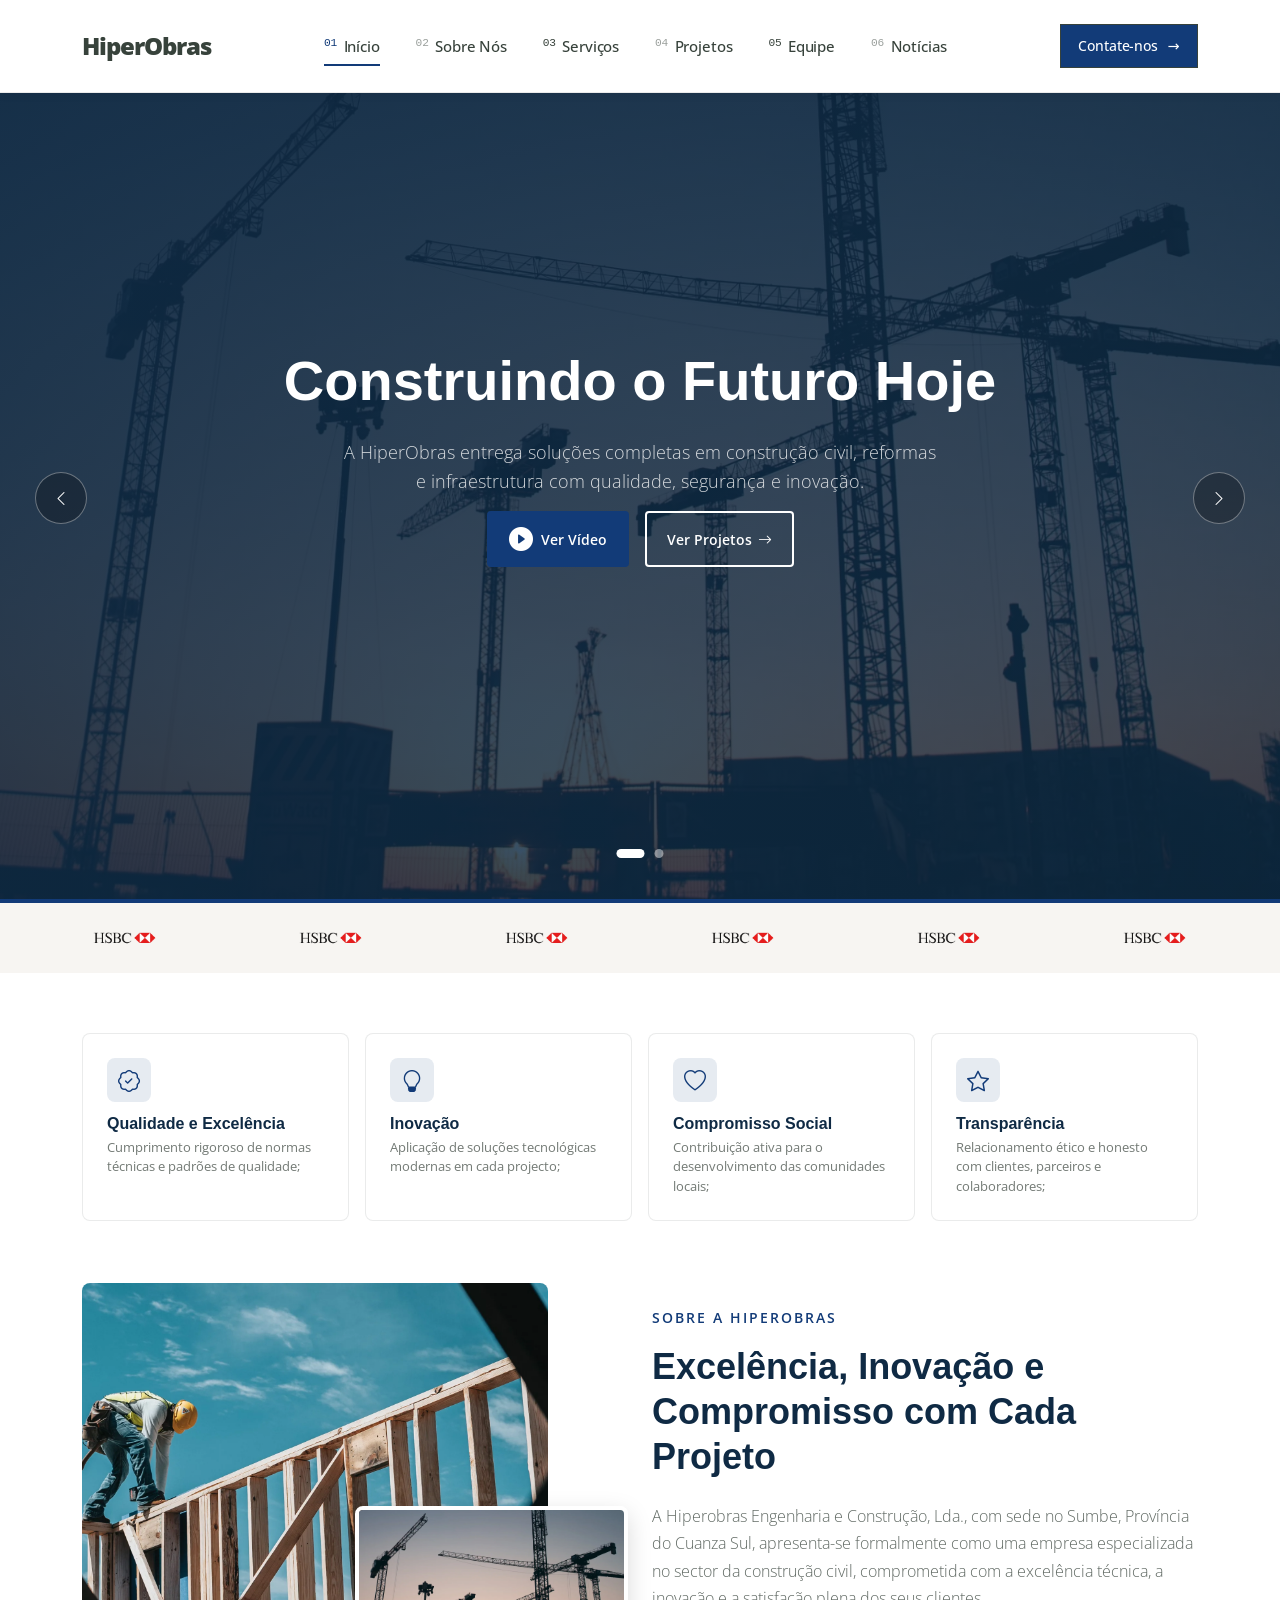
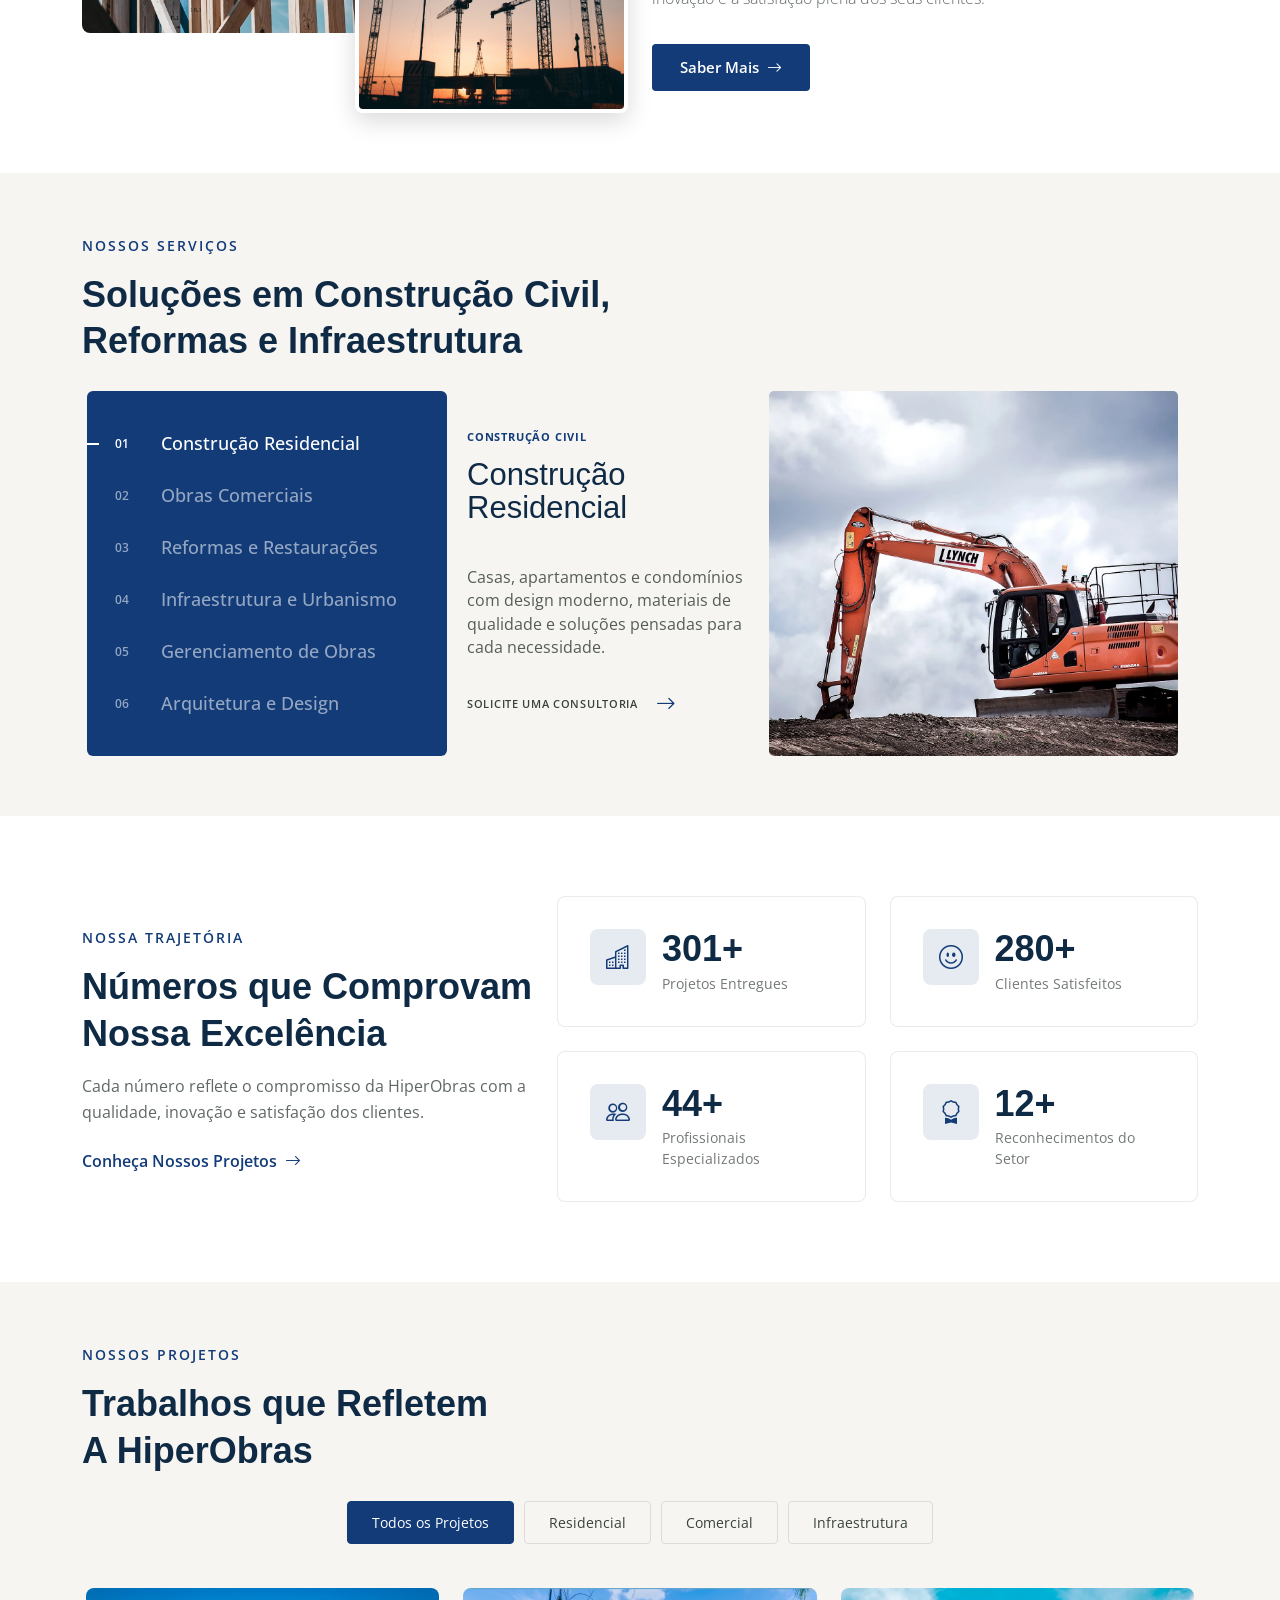
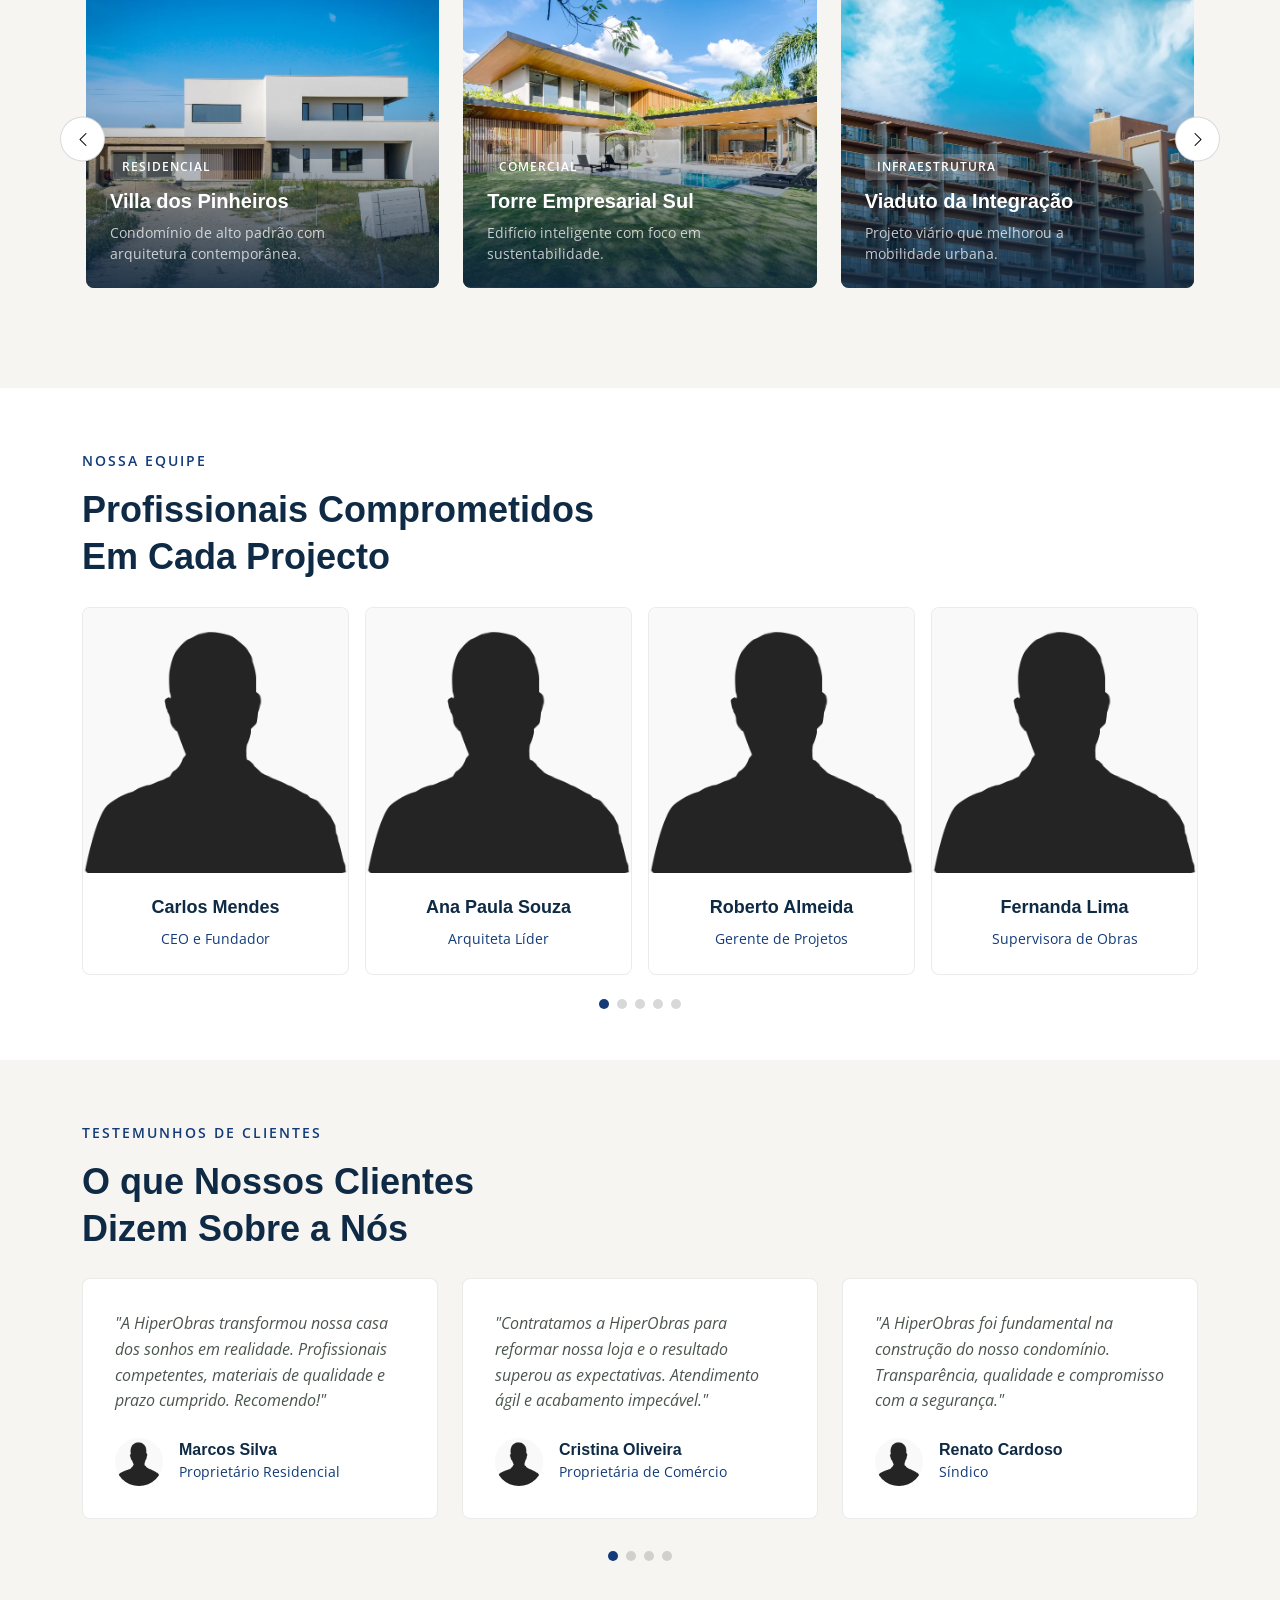
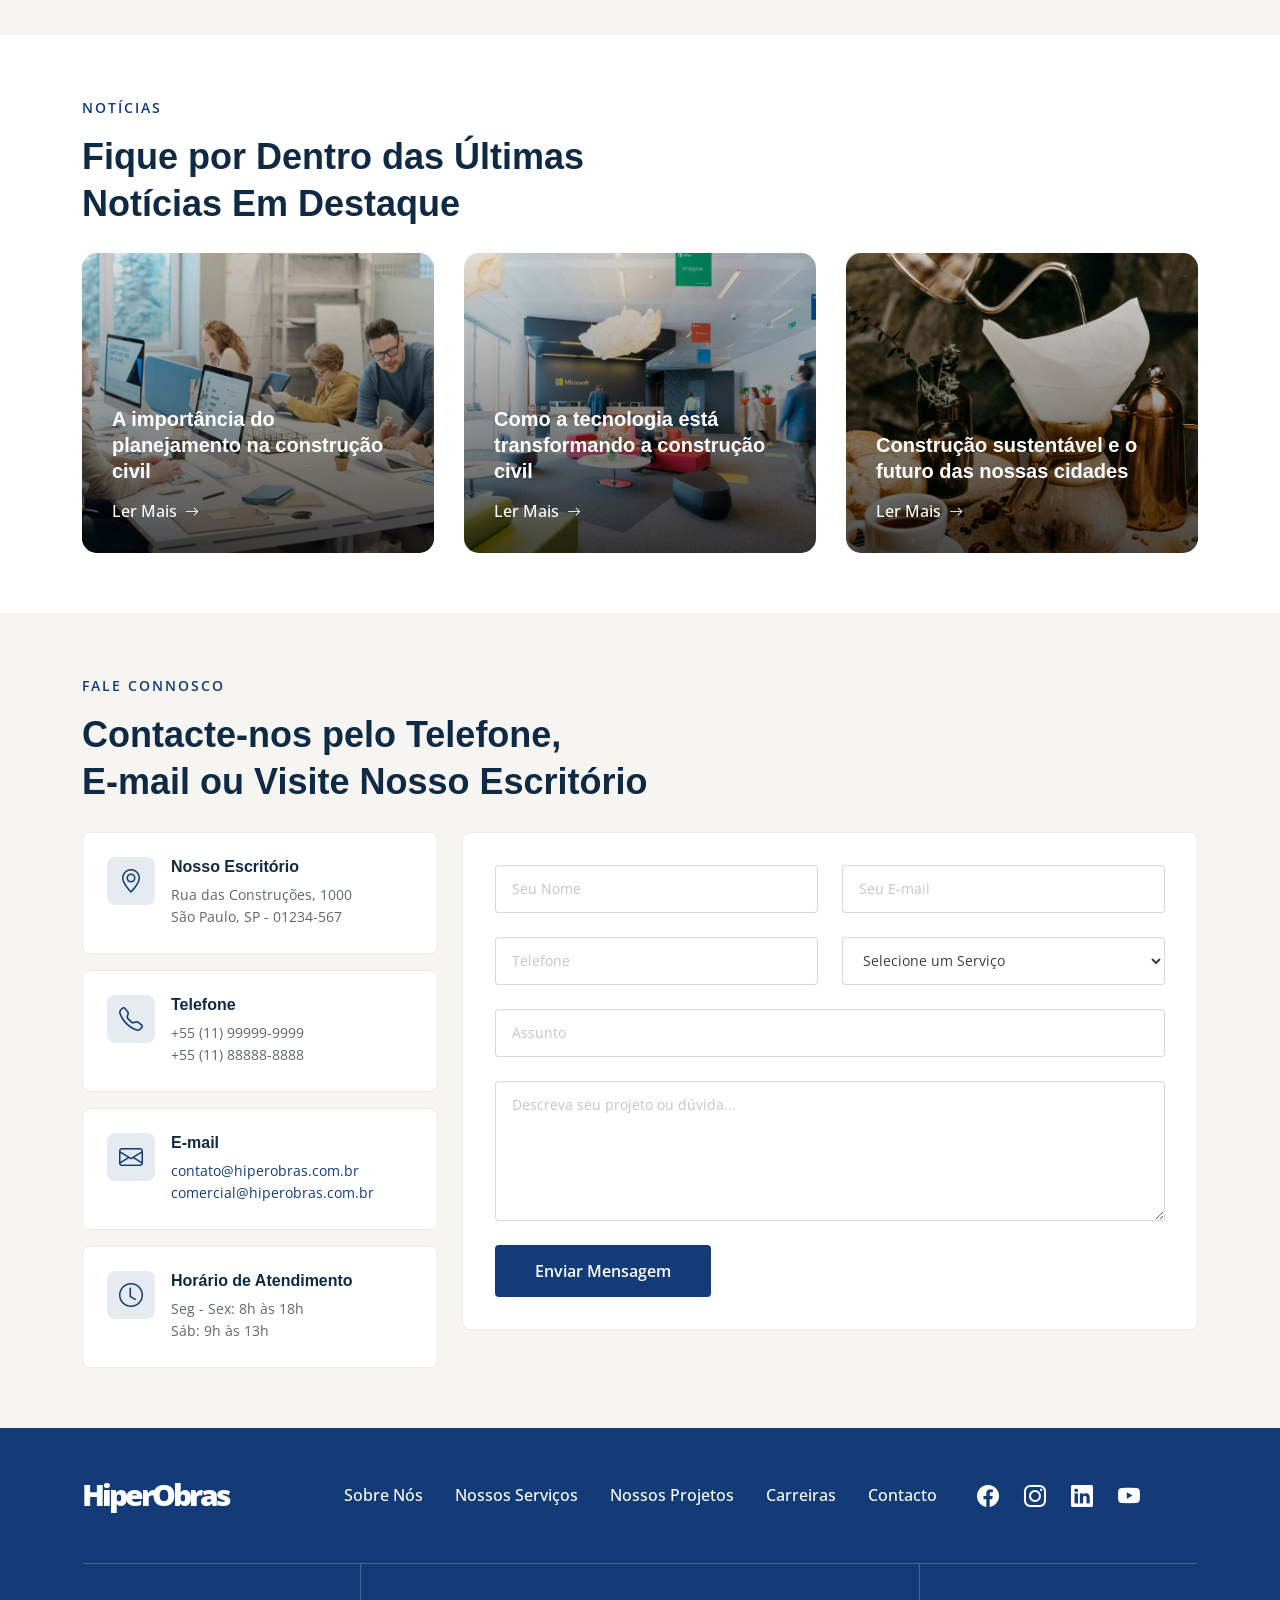
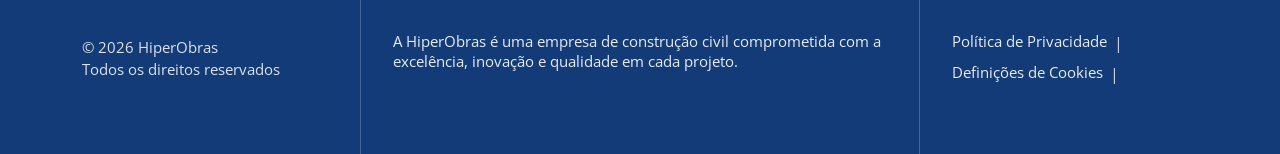
==== index.html @ b94d1ba1 "commit" ====
<!doctype html>
<html lang="pt">
  <head>
    <meta charset="utf-8" />
    <meta content="width=device-width, initial-scale=1.0" name="viewport" />
    <title>HiperObras - Construção e Reforma</title>
    <meta
      name="description"
      content="A HiperObras é especialista em construção civil, reformas e projetos de infraestrutura. Qualidade e inovação em cada obra."
    />
    <meta
      name="keywords"
      content="construção, reforma, obras, engenharia, HiperObras"
    />

    <meta name="robots" content="index, follow" />

    <!-- Favicons -->
    <link href="assets/img/favicon.png" rel="icon" />
    <link href="assets/img/apple-touch-icon.png" rel="apple-touch-icon" />

    <!-- Fonts -->
    <link href="https://fonts.googleapis.com" rel="preconnect" />
    <link href="https://fonts.gstatic.com" rel="preconnect" crossorigin />
    <link
      href="https://fonts.googleapis.com/css2?family=Open+Sans:ital,wght@0,300;0,400;0,500;0,600;0,700;0,800;1,300;1,400;1,500;1,600;1,700;1,800&family=Raleway:ital,wght@0,100;0,200;0,300;0,400;0,500;0,600;0,700;0,800;0,900;1,100;1,200;1,300;1,400;1,500;1,600;1,700;1,800;1,900&family=Nunito:ital,wght@0,200;0,300;0,400;0,500;0,600;0,700;0,800;0,900;1,200;1,300;1,400;1,500;1,600;1,700;1,800;1,900&display=swap"
      rel="stylesheet"
    />

    <!-- Vendor CSS Files -->
    <link
      href="assets/vendors/bootstrap/css/bootstrap.min.css"
      rel="stylesheet"
    />
    <link
      href="https://cdn.jsdelivr.net/npm/bootstrap-icons@1.13.1/font/bootstrap-icons.min.css"
      rel="stylesheet"
    />

    <link href="assets/vendors/aos/aos.css" rel="stylesheet" />
    <link
      href="assets/vendors/glightbox/css/glightbox.min.css"
      rel="stylesheet"
    />
    <link href="assets/vendors/swiper/swiper-bundle.min.css" rel="stylesheet" />

    <!-- Main CSS File -->
    <link href="assets/css/styles.css" rel="stylesheet" />
  </head>

  <body class="index-page">
    <header class="navbar" id="navbar">
      <div class="container">
        <div class="nav-container">
          <a href="index.html" class="logo">
            <span class="logo-text">HiperObras</span>
          </a>

          <nav class="nav-links">
            <a href="#hero" class="nav-link active"
              ><span class="nav-num">01</span>Início</a
            >
            <a href="#about" class="nav-link"
              ><span class="nav-num">02</span>Sobre Nós</a
            >
            <a href="#services" class="nav-link"
              ><span class="nav-num">03</span>Serviços</a
            >
            <a href="#projects" class="nav-link"
              ><span class="nav-num">04</span>Projetos</a
            >

            <a href="#team" class="nav-link"
              ><span class="nav-num">05</span>Equipe</a
            >
            <a href="#featured-posts" class="nav-link"
              ><span class="nav-num">06</span>Notícias</a
            >
          </nav>

          <div class="nav-actions">
            <a href="#contact" class="btn-primary desktop-only">
              <span>Contate-nos</span>
              <span class="btn-arrow">→</span>
            </a>
            <button
              class="menu-toggle"
              id="menuToggle"
              aria-label="Abrir menu"
              aria-expanded="false"
            ></button>
          </div>
        </div>
      </div>
    </header>

    <aside class="sidebar" id="sidebar" aria-hidden="true">
      <nav class="sidebar-nav">
        <a href="#hero" class="sidebar-link active"
          ><span><span class="nav-num">01 /</span> Início</span></a
        >
        <a href="#about" class="sidebar-link"
          ><span><span class="nav-num">02 /</span> Sobre</span></a
        >
        <a href="#services" class="sidebar-link"
          ><span><span class="nav-num">03 /</span> Serviços</span></a
        >
        <a href="#projects" class="sidebar-link"
          ><span><span class="nav-num">04 /</span> Projetos</span></a
        >

        <a href="#team" class="sidebar-link"
          ><span><span class="nav-num">05 /</span> Equipe</span></a
        >
        <a href="#featured-posts" class="sidebar-link"
          ><span><span class="nav-num">06 /</span> Notícias</span></a
        >

        <a href="#contact" class="sidebar-link sidebar-cta"
          ><span><span class="nav-num">07 /</span> contate-nos </span></a
        >
      </nav>
    </aside>
    <main class="main">
      <!-- Hero Section -->
      <section id="hero" class="hero section">
        <!-- Slide 1 -->
        <div class="hero-slide active">
          <div class="hero-bg">
            <img
              src="assets/img/construction/showcase-2.webp"
              alt="Obra da HiperObras"
            />
          </div>

          <div class="container position-relative h-100">
            <div class="row h-100 align-items-center justify-content-center">
              <div class="col-lg-8 text-center">
                <h1>Construindo o Futuro Hoje</h1>

                <p class="lead">
                  A HiperObras entrega soluções completas em construção civil,
                  reformas <br />
                  e infraestrutura com qualidade, segurança e inovação.
                </p>

                <div
                  class="hero-actions d-flex flex-wrap justify-content-center gap-3"
                >
                  <a
                    href="#"
                    class="video-link btn-main"
                    data-bs-toggle="modal"
                    data-bs-target="#videoModal"
                  >
                    <i class="bi bi-play-circle-fill"></i>
                    <span>Ver Vídeo</span>
                  </a>

                  <a href="#projects" class="btn-outline">
                    Ver Projetos
                    <i class="bi bi-arrow-right"></i>
                  </a>
                </div>
              </div>
            </div>
          </div>
        </div>

        <!-- Slide 2 -->
        <div class="hero-slide">
          <div class="hero-bg">
            <img
              src="assets/img/construction/showcase-8.webp"
              alt="Infraestrutura da HiperObras"
            />
          </div>

          <div class="container position-relative h-100">
            <div class="row h-100 align-items-center justify-content-center">
              <div class="col-lg-8 text-center">
                <h1>
                  Grandes Projetos <br />
                  Grandes Resultados
                </h1>

                <p class="lead">
                  Da infraestrutura às grandes construções, transformamos ideias
                  em <br />espaços preparados para o futuro.
                </p>

                <div
                  class="hero-actions d-flex flex-wrap justify-content-center gap-3"
                >
                  <a
                    href="#"
                    class="video-link btn-main"
                    data-bs-toggle="modal"
                    data-bs-target="#videoModal"
                  >
                    <i class="bi bi-play-circle-fill"></i>
                    <span>Ver Vídeo</span>
                  </a>

                  <a href="#projects" class="btn-outline">
                    Ver Projetos
                    <i class="bi bi-arrow-right"></i>
                  </a>
                </div>
              </div>
            </div>
          </div>
        </div>

        <!-- Botão anterior -->
        <button class="hero-prev" id="heroPrev" aria-label="Slide anterior">
          <i class="bi bi-chevron-left"></i>
        </button>

        <!-- Botão próximo -->
        <button class="hero-next" id="heroNext" aria-label="Próximo slide">
          <i class="bi bi-chevron-right"></i>
        </button>

        <!-- Indicadores -->
        <div class="hero-dots" id="heroDots"></div>

        <!-- Barra de carregamento -->
        <div class="hero-loader">
          <div class="hero-loader-progress" id="heroLoader"></div>
        </div>
      </section>
      <!-- /Hero Section -->

      <!-- Clients Section -->
      <section id="clients" class="clients section light-background">
        <div class="container" data-aos="zoom-in">
          <div class="swiper init-swiper">
            <script type="application/json" class="swiper-config">
              {
                "loop": true,
                "speed": 600,
                "autoplay": {
                  "delay": 5000
                },
                "slidesPerView": "auto",
                "pagination": {
                  "el": ".swiper-pagination",
                  "type": "bullets",
                  "clickable": true
                },
                "breakpoints": {
                  "320": {
                    "slidesPerView": 2,
                    "spaceBetween": 40
                  },
                  "480": {
                    "slidesPerView": 3,
                    "spaceBetween": 60
                  },
                  "640": {
                    "slidesPerView": 4,
                    "spaceBetween": 80
                  },
                  "992": {
                    "slidesPerView": 5,
                    "spaceBetween": 120
                  },
                  "1200": {
                    "slidesPerView": 6,
                    "spaceBetween": 120
                  }
                }
              }
            </script>
            <div class="swiper-wrapper align-items-center">
              <div class="swiper-slide">
                <img
                  src="assets/img/clients/clients-2.webp"
                  class="img-fluid"
                  alt=""
                />
              </div>
              <div class="swiper-slide">
                <img
                  src="assets/img/clients/clients-2.webp"
                  class="img-fluid"
                  alt=""
                />
              </div>
              <div class="swiper-slide">
                <img
                  src="assets/img/clients/clients-2.webp"
                  class="img-fluid"
                  alt=""
                />
              </div>
              <div class="swiper-slide">
                <img
                  src="assets/img/clients/clients-2.webp"
                  class="img-fluid"
                  alt=""
                />
              </div>
              <div class="swiper-slide">
                <img
                  src="assets/img/clients/clients-2.webp"
                  class="img-fluid"
                  alt=""
                />
              </div>
              <div class="swiper-slide">
                <img
                  src="assets/img/clients/clients-2.webp"
                  class="img-fluid"
                  alt=""
                />
              </div>
              <div class="swiper-slide">
                <img
                  src="assets/img/clients/clients-2.webp"
                  class="img-fluid"
                  alt=""
                />
              </div>
              <div class="swiper-slide">
                <img
                  src="assets/img/clients/clients-2.webp"
                  class="img-fluid"
                  alt=""
                />
              </div>
            </div>
          </div>
        </div>
      </section>
      <!-- /Clients Section -->

      <!--  Section Card -->
      <section class="about mb-n4 section">
        <div class="container" data-aos="fade-up" data-aos-delay="100">
          <div class="row gy-1 align-items-center">
            <div class="col-12" data-aos="fade-left" data-aos-delay="300">
              <div class="about-content">
                <div class="about-highlights">
                  <div class="row g-3 justify-content-center">
                    <!-- Qualidade e Excelência -->
                    <div class="col-12 col-sm-6 col-lg-3">
                      <div class="highlight-item h-100">
                        <div class="highlight-icon">
                          <i class="bi bi-patch-check"></i>
                        </div>
                        <h4>Qualidade e Excelência</h4>
                        <p>
                          Cumprimento rigoroso de normas técnicas e padrões de
                          qualidade;
                        </p>
                      </div>
                    </div>

                    <!-- Inovação -->
                    <div class="col-12 col-sm-6 col-lg-3">
                      <div class="highlight-item h-100">
                        <div class="highlight-icon">
                          <i class="bi bi-lightbulb"></i>
                        </div>
                        <h4>Inovação</h4>
                        <p>
                          Aplicação de soluções tecnológicas modernas em cada
                          projecto;
                        </p>
                      </div>
                    </div>

                    <!-- Compromisso Social -->
                    <div class="col-12 col-sm-6 col-lg-3">
                      <div class="highlight-item h-100">
                        <div class="highlight-icon">
                          <i class="bi bi-heart"></i>
                        </div>
                        <h4>Compromisso Social</h4>
                        <p>
                          Contribuição ativa para o desenvolvimento das
                          comunidades locais;
                        </p>
                      </div>
                    </div>

                    <!-- Transparência -->
                    <div class="col-12 col-sm-6 col-lg-3">
                      <div class="highlight-item h-100">
                        <div class="highlight-icon">
                          <i class="bi bi-star"></i>
                        </div>
                        <h4>Transparência</h4>
                        <p>
                          Relacionamento ético e honesto com clientes, parceiros
                          e colaboradores;
                        </p>
                      </div>
                    </div>
                  </div>
                </div>
              </div>
            </div>
          </div>
        </div>
      </section>
      <!-- / Section Card-->

      <!-- About Section-->
      <section id="about" class="about section">
        <div class="container" data-aos="fade-up" data-aos-delay="100">
          <div class="row gy-5 align-items-center">
            <div class="col-lg-6" data-aos="fade-right" data-aos-delay="200">
              <div class="about-gallery">
                <div class="gallery-main">
                  <img
                    src="assets/img/construction/showcase-4.webp"
                    alt="Obra HiperObras"
                    class="img-fluid"
                    loading="lazy"
                  />
                </div>
                <div class="gallery-secondary">
                  <img
                    src="assets/img/construction/showcase-2.webp"
                    alt="Obra HiperObras"
                    class="img-fluid"
                    loading="lazy"
                  />
                </div>
              </div>
            </div>

            <div class="col-lg-6" data-aos="fade-left" data-aos-delay="300">
              <div class="about-content">
                <span class="section-label"> Sobre a HiperObras</span>
                <h2>Excelência, Inovação e Compromisso com Cada Projeto</h2>
                <p class="lead">
                  A Hiperobras Engenharia e Construção, Lda., com sede no Sumbe,
                  Província do Cuanza Sul, apresenta-se formalmente como uma
                  empresa especializada no sector da construção civil,
                  comprometida com a excelência técnica, a inovação e a
                  satisfação plena dos seus clientes.
                </p>

                <div class="about-cta">
                  <a href="about.html" class="btn-about"
                    >Saber Mais <i class="bi bi-arrow-right"></i
                  ></a>
                </div>
              </div>
            </div>
          </div>
        </div>
      </section>
      <!-- /About Section -->

      <!-- Services Section -->
      <section id="services" class="services section light-background">
        <div class="container section-title" data-aos="fade-up">
          <span class="label-tag">Nossos Serviços</span>

          <h2>
            Soluções em Construção Civil,<br />
            Reformas e Infraestrutura
          </h2>
        </div>

        <div class="container" data-aos="fade-up" data-aos-delay="100">
          <div class="services-showcase">
            <!-- MENU DOS SERVIÇOS -->
            <div class="services-menu">
              <div class="services-menu-list" id="servicesMenu">
                <!-- Gerado pelo JavaScript -->
              </div>

              <!-- DROPDOWN MOBILE -->
              <div class="services-select-wrapper">
                <select id="servicesSelect" class="services-select">
                  <!-- Gerado pelo JavaScript -->
                </select>

                <i class="bi bi-chevron-down"></i>
              </div>
            </div>

            <!-- CONTEÚDO DO SERVIÇO -->
            <div class="services-content">
              <div class="service-content-inner">
                <span class="service-category" id="serviceCategory">
                  CONSTRUÇÃO CIVIL
                </span>

                <h3 id="serviceTitle">Carregando...</h3>

                <p id="serviceDescription">
                  Aguarde enquanto carregamos os nossos serviços.
                </p>

                <a href="#contact" class="service-link" id="serviceLink">
                  Solicite uma Consultoria
                  <i class="bi bi-arrow-right"></i>
                </a>
              </div>
            </div>

            <!-- IMAGEM -->
            <div class="services-image">
              <img
                id="serviceImage"
                src="assets/img/construction/showcase-7.webp"
                alt="Serviço HiperObras"
              />
            </div>
          </div>
        </div>
      </section>
      <!-- /Services Section -->

      <!-- Stats Section -->
      <section id="stats" class="stats section">
        <div class="container" data-aos="fade-up" data-aos-delay="100">
          <div class="row align-items-center gy-5">
            <div class="col-lg-5" data-aos="fade-right" data-aos-delay="100">
              <div class="stats-content">
                <span class="label-tag">Nossa Trajetória</span>
                <h2>Números que Comprovam Nossa Excelência</h2>
                <p>
                  Cada número reflete o compromisso da HiperObras com a
                  qualidade, inovação e satisfação dos clientes.
                </p>
                <a href="#projects" class="stats-link"
                  >Conheça Nossos Projetos <i class="bi bi-arrow-right"></i
                ></a>
              </div>
            </div>

            <div class="col-lg-7" data-aos="fade-left" data-aos-delay="200">
              <div class="row g-4">
                <div class="col-sm-6">
                  <div class="counter-card">
                    <div class="counter-icon">
                      <i class="bi bi-buildings"></i>
                    </div>
                    <div class="counter-data">
                      <h3>
                        <span
                          data-purecounter-start="0"
                          data-purecounter-end="320"
                          data-purecounter-duration="1"
                          class="purecounter"
                        ></span
                        >+
                      </h3>
                      <p>Projetos Entregues</p>
                    </div>
                  </div>
                </div>

                <div class="col-sm-6">
                  <div class="counter-card">
                    <div class="counter-icon">
                      <i class="bi bi-emoji-smile"></i>
                    </div>
                    <div class="counter-data">
                      <h3>
                        <span
                          data-purecounter-start="0"
                          data-purecounter-end="280"
                          data-purecounter-duration="1"
                          class="purecounter"
                        ></span
                        >+
                      </h3>
                      <p>Clientes Satisfeitos</p>
                    </div>
                  </div>
                </div>

                <div class="col-sm-6">
                  <div class="counter-card">
                    <div class="counter-icon">
                      <i class="bi bi-people"></i>
                    </div>
                    <div class="counter-data">
                      <h3>
                        <span
                          data-purecounter-start="0"
                          data-purecounter-end="45"
                          data-purecounter-duration="1"
                          class="purecounter"
                        ></span
                        >+
                      </h3>
                      <p>Profissionais Especializados</p>
                    </div>
                  </div>
                </div>

                <div class="col-sm-6">
                  <div class="counter-card">
                    <div class="counter-icon">
                      <i class="bi bi-award"></i>
                    </div>
                    <div class="counter-data">
                      <h3>
                        <span
                          data-purecounter-start="0"
                          data-purecounter-end="12"
                          data-purecounter-duration="1"
                          class="purecounter"
                        ></span
                        >+
                      </h3>
                      <p>Reconhecimentos do Setor</p>
                    </div>
                  </div>
                </div>
              </div>
            </div>
          </div>
        </div>
      </section>
      <!-- /Stats Section -->

      <!-- Projects Section -->
      <section id="projects" class="projects section light-background">
        <div class="container section-title" data-aos="fade-up">
          <span class="label-tag"> Nossos Projetos </span>

          <h2>
            Trabalhos que Refletem
            <br />
            A HiperObras
          </h2>
        </div>

        <div class="container" data-aos="fade-up" data-aos-delay="100">
          <!-- FILTROS -->
          <ul class="project-filters" id="projectFilters">
            <li data-filter="all" class="filter-active">Todos os Projetos</li>

            <li data-filter="residential">Residencial</li>

            <li data-filter="commercial">Comercial</li>

            <li data-filter="infrastructure">Infraestrutura</li>
          </ul>

          <!-- PROJETOS -->
          <div id="projectsContainer" class="project-tracks-container">
            <!-- Gerado pelo JavaScript -->
          </div>
        </div>
      </section>
      <!-- /Projects Section -->

      <!-- Team Section -->
      <section id="team" class="team mb-n3 section">
        <div class="container section-title" data-aos="fade-up">
          <span class="label-tag">Nossa Equipe</span>
          <h2>
            Profissionais Comprometidos
            <br />
            Em Cada Projecto
          </h2>
        </div>

        <div class="container" data-aos="fade-up" data-aos-delay="100">
          <div class="swiper team-slider">
            <div class="swiper-wrapper">
              <!-- Membro 1 -->
              <div class="swiper-slide">
                <div class="member-card">
                  <div class="member-img">
                    <img
                      src="assets/img/construction/processando.png"
                      alt="Carlos Mendes"
                      class="img-fluid"
                      loading="lazy"
                    />

                    <div class="social-links">
                      <a href="#"><i class="bi bi-envelope"></i></a>
                      <a href="#"><i class="bi bi-linkedin"></i></a>
                    </div>
                  </div>

                  <div class="member-info">
                    <h4>Carlos Mendes</h4>
                    <span>CEO e Fundador</span>
                  </div>
                </div>
              </div>

              <!-- Membro 2 -->
              <div class="swiper-slide">
                <div class="member-card">
                  <div class="member-img">
                    <img
                      src="assets/img/construction/processando.png"
                      alt="Ana Paula Souza"
                      class="img-fluid"
                      loading="lazy"
                    />

                    <div class="social-links">
                      <a href="#"><i class="bi bi-envelope"></i></a>
                      <a href="#"><i class="bi bi-linkedin"></i></a>
                    </div>
                  </div>

                  <div class="member-info">
                    <h4>Ana Paula Souza</h4>
                    <span>Arquiteta Líder</span>
                  </div>
                </div>
              </div>

              <!-- Membro 3 -->
              <div class="swiper-slide">
                <div class="member-card">
                  <div class="member-img">
                    <img
                      src="assets/img/construction/processando.png"
                      alt="Roberto Almeida"
                      class="img-fluid"
                      loading="lazy"
                    />

                    <div class="social-links">
                      <a href="#"><i class="bi bi-envelope"></i></a>
                      <a href="#"><i class="bi bi-linkedin"></i></a>
                    </div>
                  </div>

                  <div class="member-info">
                    <h4>Roberto Almeida</h4>
                    <span>Gerente de Projetos</span>
                  </div>
                </div>
              </div>

              <!-- Membro 4 -->
              <div class="swiper-slide">
                <div class="member-card">
                  <div class="member-img">
                    <img
                      src="assets/img/construction/processando.png"
                      alt="Fernanda Lima"
                      class="img-fluid"
                      loading="lazy"
                    />

                    <div class="social-links">
                      <a href="#"><i class="bi bi-envelope"></i></a>
                      <a href="#"><i class="bi bi-linkedin"></i></a>
                    </div>
                  </div>

                  <div class="member-info">
                    <h4>Fernanda Lima</h4>
                    <span>Supervisora de Obras</span>
                  </div>
                </div>
              </div>

              <!-- Membro 5 -->
              <div class="swiper-slide">
                <div class="member-card">
                  <div class="member-img">
                    <img
                      src="assets/img/construction/processando.png"
                      alt="Fernanda Lima"
                      class="img-fluid"
                      loading="lazy"
                    />

                    <div class="social-links">
                      <a href="#"><i class="bi bi-envelope"></i></a>
                      <a href="#"><i class="bi bi-linkedin"></i></a>
                    </div>
                  </div>

                  <div class="member-info">
                    <h4>Fernanda Lima</h4>
                    <span>Supervisora de Obras</span>
                  </div>
                </div>
              </div>
            </div>

            <!-- Paginação -->
            <div class="swiper-pagination"></div>
          </div>
        </div>
      </section>
      <!-- /Team Section -->

      <!-- Testimonials Section -->
      <section id="testimonials" class="testimonials section light-background">
        <div class="container section-title" data-aos="fade-up">
          <span class="label-tag">Testemunhos de Clientes</span>
          <h2>
            O que Nossos Clientes
            <br />
            Dizem Sobre a Nós
          </h2>
        </div>

        <div class="container" data-aos="fade-up" data-aos-delay="100">
          <div class="testimonials-slider swiper init-swiper">
            <script type="application/json" class="swiper-config">
              {
                "loop": true,
                "speed": 600,
                "autoplay": {
                  "delay": 5000
                },
                "slidesPerView": 1,
                "spaceBetween": 24,
                "breakpoints": {
                  "768": {
                    "slidesPerView": 2
                  },
                  "1200": {
                    "slidesPerView": 3
                  }
                },
                "pagination": {
                  "el": ".swiper-pagination",
                  "type": "bullets",
                  "clickable": true
                }
              }
            </script>
            <div class="swiper-wrapper">
              <div class="swiper-slide">
                <div class="testimonial-card">
                  <p>
                    "A HiperObras transformou nossa casa dos sonhos em
                    realidade. Profissionais competentes, materiais de qualidade
                    e prazo cumprido. Recomendo!"
                  </p>
                  <div class="client-info d-flex align-items-center gap-16">
                    <img
                      src="assets/img/construction/processando.png"
                      alt="Cliente"
                      class="img-fluid"
                    />
                    <div>
                      <h4>Marcos Silva</h4>
                      <span>Proprietário Residencial</span>
                    </div>
                  </div>
                </div>
              </div>

              <div class="swiper-slide">
                <div class="testimonial-card">
                  <p>
                    "Contratamos a HiperObras para reformar nossa loja e o
                    resultado superou as expectativas. Atendimento ágil e
                    acabamento impecável."
                  </p>
                  <div class="client-info d-flex align-items-center gap-16">
                    <img
                      src="assets/img/construction/processando.png"
                      alt="Cliente"
                      class="img-fluid"
                    />
                    <div>
                      <h4>Cristina Oliveira</h4>
                      <span>Proprietária de Comércio</span>
                    </div>
                  </div>
                </div>
              </div>

              <div class="swiper-slide">
                <div class="testimonial-card">
                  <p>
                    "A HiperObras foi fundamental na construção do nosso
                    condomínio. Transparência, qualidade e compromisso com a
                    segurança."
                  </p>
                  <div class="client-info d-flex align-items-center gap-16">
                    <img
                      src="assets/img/construction/processando.png"
                      alt="Cliente"
                      class="img-fluid"
                    />
                    <div>
                      <h4>Renato Cardoso</h4>
                      <span>Síndico</span>
                    </div>
                  </div>
                </div>
              </div>

              <div class="swiper-slide">
                <div class="testimonial-card">
                  <p>
                    "O projeto de infraestrutura da HiperObras trouxe mais
                    qualidade de vida para nossa cidade. Equipe exemplar!"
                  </p>
                  <div class="client-info d-flex align-items-center gap-16">
                    <img
                      src="assets/img/construction/processando.png"
                      alt="Cliente"
                      class="img-fluid"
                    />
                    <div>
                      <h4>Laura Mendes</h4>
                      <span>Gestora Pública</span>
                    </div>
                  </div>
                </div>
              </div>
            </div>
            <div class="swiper-pagination"></div>
          </div>
        </div>
      </section>
      <!-- /Testimonials Section -->

      <!-- Featured Posts Section -->
      <section id="featured-posts" class="featured-posts section">
        <!-- Section Title -->
        <div class="container section-title" data-aos="fade-up">
          <span class="label-tag">Notícias</span>

          <h2>
            Fique por Dentro das Últimas
            <br />
            Notícias Em Destaque
          </h2>
        </div>
        <!-- End Section Title -->

        <div class="container" data-aos="fade-up" data-aos-delay="100">
          <div class="blog-posts-slider swiper init-swiper">
            <script type="application/json" class="swiper-config">
              {
                "loop": true,
                "speed": 800,
                "autoplay": {
                  "delay": 5000
                },
                "slidesPerView": 3,
                "spaceBetween": 30,
                "breakpoints": {
                  "320": {
                    "slidesPerView": 2,
                    "spaceBetween": 20
                  },
                  "768": {
                    "slidesPerView": 2,
                    "spaceBetween": 20
                  },
                  "1200": {
                    "slidesPerView": 3,
                    "spaceBetween": 30
                  }
                }
              }
            </script>

            <div class="swiper-wrapper" id="homeBlogs"></div>
          </div>
        </div>
      </section>
      <!-- /Featured Posts Section -->

      <!-- Contact Section -->
      <section id="contact" class="contact section light-background">
        <div class="container section-title" data-aos="fade-up">
          <span class="label-tag">Fale Connosco</span>

          <h2>
            Contacte-nos pelo Telefone,<br />
            E-mail ou Visite Nosso Escritório
          </h2>
        </div>

        <div class="container" data-aos="fade-up" data-aos-delay="100">
          <div class="row gy-4">
            <div class="col-lg-4">
              <div class="info-cards">
                <div
                  class="info-card d-flex align-items-start gap-3"
                  data-aos="fade-up"
                  data-aos-delay="100"
                >
                  <div class="icon-box">
                    <i class="bi bi-geo-alt"></i>
                  </div>
                  <div>
                    <h4>Nosso Escritório</h4>
                    <p>
                      Rua das Construções, 1000<br />São Paulo, SP - 01234-567
                    </p>
                  </div>
                </div>

                <div
                  class="info-card d-flex align-items-start gap-3"
                  data-aos="fade-up"
                  data-aos-delay="200"
                >
                  <div class="icon-box">
                    <i class="bi bi-telephone"></i>
                  </div>
                  <div>
                    <h4>Telefone</h4>
                    <p>+55 (11) 99999-9999<br />+55 (11) 88888-8888</p>
                  </div>
                </div>

                <div
                  class="info-card d-flex align-items-start gap-3"
                  data-aos="fade-up"
                  data-aos-delay="300"
                >
                  <div class="icon-box">
                    <i class="bi bi-envelope"></i>
                  </div>
                  <div>
                    <h4>E-mail</h4>
                    <p>
                      <a href="mailto:contato@hiperobras.com.br"
                        >contato@hiperobras.com.br</a
                      ><br />
                      <a href="mailto:comercial@hiperobras.com.br"
                        >comercial@hiperobras.com.br</a
                      >
                    </p>
                  </div>
                </div>

                <div
                  class="info-card d-flex align-items-start gap-3"
                  data-aos="fade-up"
                  data-aos-delay="400"
                >
                  <div class="icon-box">
                    <i class="bi bi-clock"></i>
                  </div>
                  <div>
                    <h4>Horário de Atendimento</h4>
                    <p>Seg - Sex: 8h às 18h<br />Sáb: 9h às 13h</p>
                  </div>
                </div>
              </div>
            </div>

            <div class="col-lg-8" data-aos="fade-up" data-aos-delay="200">
              <div class="contact-form-wrap">
                <form
                  action="forms/contact.php"
                  method="post"
                  class="php-email-form"
                >
                  <div class="row gy-4">
                    <div class="col-md-6">
                      <input
                        type="text"
                        name="name"
                        class="form-control"
                        placeholder="Seu Nome"
                        required=""
                        autocomplete="name"
                      />
                    </div>
                    <div class="col-md-6">
                      <input
                        type="email"
                        name="email"
                        class="form-control"
                        placeholder="Seu E-mail"
                        required=""
                        autocomplete="email"
                      />
                    </div>
                    <div class="col-md-6">
                      <input
                        type="tel"
                        name="phone"
                        class="form-control"
                        placeholder="Telefone"
                        autocomplete="tel"
                      />
                    </div>
                    <div class="col-md-6">
                      <select name="service" class="form-control" required="">
                        <option value="" disabled="" selected="">
                          Selecione um Serviço
                        </option>
                        <option value="residential">
                          Construção Residencial
                        </option>
                        <option value="commercial">Obras Comerciais</option>
                        <option value="renovation">
                          Reformas e Restaurações
                        </option>
                        <option value="infrastructure">Infraestrutura</option>
                        <option value="other">Outro</option>
                      </select>
                    </div>
                    <div class="col-12">
                      <input
                        type="text"
                        name="subject"
                        class="form-control"
                        placeholder="Assunto"
                        required=""
                      />
                    </div>
                    <div class="col-12">
                      <textarea
                        name="message"
                        class="form-control"
                        rows="5"
                        placeholder="Descreva seu projeto ou dúvida..."
                        required=""
                      ></textarea>
                    </div>
                    <div class="col-12">
                      <div class="loading">Enviando</div>
                      <div class="error-message"></div>
                      <div class="sent-message">
                        Sua mensagem foi enviada. Obrigado!
                      </div>
                      <button type="submit" class="btn-submit">
                        Enviar Mensagem
                      </button>
                    </div>
                  </div>
                </form>
              </div>
            </div>
          </div>
        </div>
      </section>
      <!-- /Contact Section -->
    </main>

    <footer id="footer" class="turner-footer">
      <div class="container">
        <div class="footer-main">
          <div class="footer-logo">
            <a href="index.html">HiperObras</a>
          </div>

          <nav class="footer-nav">
            <a href="#about">Sobre Nós</a>
            <a href="#services">Nossos Serviços</a>
            <a href="#projects">Nossos Projetos</a>
            <a href="#careers">Carreiras</a>
            <a href="#contact">Contacto</a>
          </nav>

          <div class="footer-social">
            <a href="#" aria-label="Facebook">
              <i class="bi bi-facebook"></i>
            </a>

            <a href="#" aria-label="Instagram">
              <i class="bi bi-instagram"></i>
            </a>

            <a href="#" aria-label="LinkedIn">
              <i class="bi bi-linkedin"></i>
            </a>

            <a href="#" aria-label="YouTube">
              <i class="bi bi-youtube"></i>
            </a>
          </div>
        </div>

        <div class="footer-bottom">
          <div class="footer-copyright">
            <span>© 2026 HiperObras</span>
            <span>Todos os direitos reservados</span>
          </div>

          <div class="footer-info">
            <p>
              A HiperObras é uma empresa de construção civil comprometida com a
              excelência, inovação e qualidade em cada projeto.
            </p>
          </div>

          <div class="footer-alerts">
            <a href="#">Política de Privacidade</a>
            <span>|</span>

            <a href="#">Definições de Cookies</a>
            <span>|</span>
          </div>
        </div>
      </div>
    </footer>

    <!-- Scroll Top -->
    <a
      href="#"
      id="scroll-top"
      class="scroll-top d-flex align-items-center justify-content-center"
      ><i class="bi bi-arrow-up-short"></i
    ></a>

    <!-- Preloader -->
    <div id="page-preloader">
      <div class="preload-tetrominos">
        <div class="preload-tetromino preload-box1"></div>
        <div class="preload-tetromino preload-box2"></div>
        <div class="preload-tetromino preload-box3"></div>
        <div class="preload-tetromino preload-box4"></div>
      </div>
    </div>

    <div
      class="modal fade"
      id="videoModal"
      tabindex="-1"
      aria-labelledby="videoModalLabel"
      aria-hidden="true"
    >
      <div class="modal-dialog modal-dialog-centered modal-xl">
        <div class="modal-content bg-dark border-0">
          <div class="modal-header border-0">
            <h5 class="modal-title text-white" id="videoModalLabel">
              HiperObras
            </h5>

            <button
              type="button"
              class="btn-close btn-close-white"
              data-bs-dismiss="modal"
              aria-label="Fechar"
            ></button>
          </div>

          <div class="modal-body p-0">
            <div class="ratio ratio-16x9">
              <video id="heroVideo" controls>
                <source src="assets/videos/hiperobras.mp4" type="video/mp4" />
                O seu navegador não suporta vídeos.
              </video>
            </div>
          </div>
        </div>
      </div>
    </div>

    <!-- Vendor JS Files -->
    <script src="assets/vendors/bootstrap/js/bootstrap.bundle.min.js"></script>
    <script src="assets/vendors/php-email-form/validate.js"></script>
    <script src="assets/vendors/aos/aos.js"></script>
    <script src="assets/vendors/purecounter/purecounter_vanilla.js"></script>
    <script src="assets/vendors/imagesloaded/imagesloaded.pkgd.min.js"></script>
    <script src="assets/vendors/isotope-layout/isotope.pkgd.min.js"></script>
    <script src="assets/vendors/glightbox/js/glightbox.min.js"></script>
    <script src="assets/vendors/swiper/swiper-bundle.min.js"></script>

    <!-- Main JS File -->
    <script src="assets/js/main.js"></script>
    <script src="assets/js/news.js"></script>
    <script src="assets/js/carousel.js"></script>
    <script src="assets/js/slide-cards.js"></script>
    <script src="assets/js/load.js"></script>
    <script src="assets/js/service.js"></script>
    <script src="assets/js/blogs.js"></script>
    <script src="assets/js/services.js"></script>
    <script src="assets/js/projects.js"></script>
    <script src="assets/js/navbar.js"></script>
  </body>
</html>
---- assets/css/styles.css ----
@charset "UTF-8";

/* Fonts */
:root {
  --default-font:
    "Open Sans", system-ui, -apple-system, "Segoe UI", Roboto, "Helvetica Neue",
    Arial, "Noto Sans", "Liberation Sans", sans-serif, "Apple Color Emoji",
    "Segoe UI Emoji", "Segoe UI Symbol", "Noto Color Emoji";
  --heading-font: "Noto Sans", sans-serif;
  --nav-font: "Raleway", sans-serif;
}

/* Global Colors - The following color variables are used throughout the website. Updating them here will change the color scheme of the entire website */
:root {
  --background-color: #ffffff; /* Background color for the entire website, including individual sections */
  --default-color: #37423b; /* Default color used for the majority of the text content across the entire website */
  --heading-color: #0f2a44; /* Color for headings, subheadings and title throughout the website */
  --accent-color: #123b78; /* Accent color that represents your brand on the website. It's used for buttons, links, and other elements that need to stand out */
  --surface-color: #ffffff; /* The surface color is used as a background of boxed elements within sections, such as cards, icon boxes, or other elements that require a visual separation from the global background. */
  --contrast-color: #ffffff; /* Contrast color for text, ensuring readability against backgrounds of accent, heading, or default colors. */
}

/* Nav Menu Colors - The following color variables are used specifically for the navigation menu. They are separate from the global colors to allow for more customization options */
:root {
  --nav-color: #37423b; /* The default color of the main navmenu links */
  --nav-hover-color: #123b78; /* Applied to main navmenu links when they are hovered over or active */
  --nav-mobile-background-color: #ffffff; /* Used as the background color for mobile navigation menu */
  --nav-dropdown-background-color: #ffffff; /* Used as the background color for dropdown items that appear when hovering over primary navigation items */
  --nav-dropdown-color: #37423b; /* Used for navigation links of the dropdown items in the navigation menu. */
  --nav-dropdown-hover-color: #123b78; /* Similar to --nav-hover-color, this color is applied to dropdown navigation links when they are hovered over. */
}

/* Color Presets - These classes override global colors when applied to any section or element, providing reuse of the sam color scheme. */

.light-background {
  --background-color: #f7f5f2;
  --surface-color: #ffffff;
}

.dark-background {
  --background-color: #0f1f2e;
  --default-color: #ffffff;
  --heading-color: #ffffff;
  --surface-color: #223040;
  --contrast-color: #ffffff;
}

/* Smooth scroll */
:root {
  scroll-behavior: smooth;
}

/*--------------------------------------------------------------
# General Styling & Shared Classes
--------------------------------------------------------------*/
body {
  color: var(--default-color);
  background-color: var(--background-color);
  font-family: var(--default-font);
}

a {
  color: var(--accent-color);
  text-decoration: none;
  transition: 0.3s;
}

a:hover {
  color: color-mix(in srgb, var(--accent-color), transparent 25%);
  text-decoration: none;
}

h1,
h2,
h3,
h4,
h5,
h6 {
  color: var(--heading-color);
  font-family: var(--heading-font);
}

/* PHP Email Form Messages
------------------------------*/
.php-email-form .error-message {
  display: none;
  background: #df1529;
  color: #ffffff;
  text-align: left;
  padding: 15px;
  margin-bottom: 24px;
  font-weight: 600;
}

.php-email-form .sent-message {
  display: none;
  color: #ffffff;
  background: #059652;
  text-align: center;
  padding: 15px;
  margin-bottom: 24px;
  font-weight: 600;
}

.php-email-form .loading {
  display: none;
  background: var(--surface-color);
  text-align: center;
  padding: 15px;
  margin-bottom: 24px;
}

.php-email-form .loading:before {
  content: "";
  display: inline-block;
  border-radius: 50%;
  width: 24px;
  height: 24px;
  margin: 0 10px -6px 0;
  border: 3px solid var(--accent-color);
  border-top-color: var(--surface-color);
  animation: php-email-form-loading 1s linear infinite;
}

@keyframes php-email-form-loading {
  0% {
    transform: rotate(0deg);
  }

  100% {
    transform: rotate(360deg);
  }
}

/*--------------------------------------------------------------
# Global Header
--------------------------------------------------------------*/
.header {
  --background-color: rgba(255, 255, 255);
  --default-color: #37423b;
  --heading-color: #0f2a44;
  background: color-mix(in srgb, var(--background-color) 92%, transparent);
  padding: 16px 0;
  border-bottom: 1px solid
    color-mix(in srgb, var(--default-color) 10%, transparent);
  transition: all 0.3s ease;
  z-index: 997;
}

.header .logo {
  gap: 12px;
}

.header .logo .logo-icon {
  width: 40px;
  height: 40px;
  border-radius: 8px;
  background: color-mix(in srgb, var(--accent-color) 15%, transparent);
  color: var(--accent-color);
  font-size: 20px;
}

.header .logo h1 {
  font-size: 28px;
  margin: 0;
  font-weight: 700;
  color: var(--heading-color);
}

.header .header-actions {
  margin: 0 16px;
}

.header .header-actions .action-link {
  display: inline-flex;
  align-items: center;
  gap: 8px;
  font-size: 14px;
  font-weight: 600;
  color: var(--default-color);
}

.header .header-actions .action-link i {
  font-size: 18px;
  color: var(--accent-color);
}

.header .btn-quote {
  display: inline-flex;
  align-items: center;
  justify-content: center;
  min-height: 44px;
  padding: 12px 24px;
  border-radius: 24px;
  background: var(--accent-color);
  color: var(--contrast-color);
  font-weight: 600;
  font-size: 14px;
  transition: all 0.3s ease;
}

.header .btn-quote:hover {
  background: color-mix(in srgb, var(--accent-color) 90%, black);
}

@media (max-width: 1200px) {
  .header .logo {
    order: 1;
    margin-right: auto;
  }

  .header .btn-quote {
    order: 2;
    margin-right: 12px;
    padding: 10px 20px;
  }

  .header .header-actions {
    display: none !important;
  }

  .header .navmenu {
    order: 3;
  }
}

@media (max-width: 576px) {
  .header .logo {
    gap: 8px;
  }

  .header .logo .logo-icon {
    width: 36px;
    height: 36px;
    font-size: 18px;
  }

  .header .logo h1 {
    font-size: 24px;
  }
}

.scrolled .header {
  background: color-mix(in srgb, var(--background-color) 98%, transparent);
  box-shadow: 0 6px 20px
    color-mix(in srgb, var(--default-color) 12%, transparent);
}

/* Global Header on Scroll
------------------------------*/
.scrolled .header {
  --background-color: rgba(255, 255, 255, 0.98);
  --default-color: #37423b;
}

/*--------------------------------------------------------------
# Global Footer
--------------------------------------------------------------*/
/* ==========================================================
   FOOTER
========================================================== */

.turner-footer {
  width: 100%;
  background: var(--accent-color);
  color: #fff;
  font-family: var(--default-font);
}

/* ==========================================================
   PARTE SUPERIOR
========================================================== */

.footer-main {
  min-height: 136px;
  display: grid;
  grid-template-columns: 25% 50% 25%;
  border-bottom: 1px solid rgba(255, 255, 255, 0.22);
}

/* ==========================================================
   LOGO
========================================================== */

.footer-logo {
  display: flex;
  align-items: center;
}

.footer-logo a {
  color: #fff;
  text-decoration: none;
  font-size: 30px;
  font-weight: 800;
  line-height: 1;
  letter-spacing: -3px;
}

/* ==========================================================
   MENU
========================================================== */

.footer-nav {
  display: flex;
  align-items: center;
  justify-content: center;
  gap: 32px;
  padding: 0 25px;
}

.footer-nav a {
  color: #fff;
  text-decoration: none;
  font-size: 16px;
  font-weight: 500;
  white-space: nowrap;
  transition: opacity 0.3s ease;
}

.footer-nav a:hover {
  opacity: 0.7;
}

/* ==========================================================
   REDES SOCIAIS
========================================================== */

.footer-social {
  display: flex;
  align-items: center;
  justify-content: center;
  gap: 25px;
}

.footer-social a {
  color: #fff;
  text-decoration: none;
  font-size: 22px;
  line-height: 1;
  transition:
    transform 0.3s ease,
    opacity 0.3s ease;
}

.footer-social a:hover {
  transform: translateY(-2px);
  opacity: 0.7;
}

/* ==========================================================
   PARTE INFERIOR
========================================================== */

.footer-bottom {
  min-height: 190px;
  display: grid;
  grid-template-columns: 25% 50% 25%;
}

/* ==========================================================
   COPYRIGHT
========================================================== */

.footer-copyright {
  display: flex;
  flex-direction: column;
  justify-content: center;
  padding: 30px 0px;
  border-right: 1px solid rgba(255, 255, 255, 0.22);
}

.footer-copyright span {
  font-size: 15px;
  line-height: 1.45;
  color: rgba(255, 255, 255, 0.85);
}

/* ==========================================================
   INFORMAÇÃO
========================================================== */

.footer-info {
  display: flex;
  flex-direction: column;
  justify-content: center;
  padding: 30px 32px;
}

.footer-info p {
  max-width: 600px;
  margin: 0 0 16px;
  font-size: 15px;
  line-height: 1.35;
  color: rgba(255, 255, 255, 0.9);
}

.footer-info a {
  color: #fff;
  text-decoration: none;
  font-size: 15px;
  font-weight: 600;
}

.footer-info a:hover {
  text-decoration: underline;
}

/* ==========================================================
   POLÍTICAS
========================================================== */

.footer-alerts {
  display: flex;
  flex-wrap: wrap;
  align-content: center;
  gap: 7px;
  padding: 30px 32px;
  border-left: 1px solid rgba(255, 255, 255, 0.22);
}

.footer-alerts a {
  color: rgba(255, 255, 255, 0.9);
  text-decoration: none;
  font-size: 15px;
  line-height: 1.4;
}

.footer-alerts a:hover {
  text-decoration: underline;
}

.footer-alerts span {
  color: rgba(255, 255, 255, 0.8);
}

/* ==========================================================
   RESPONSIVO
========================================================== */

@media (max-width: 1100px) {
  .footer-nav {
    gap: 18px;
  }

  .footer-nav a {
    font-size: 14px;
  }

  .footer-logo {
    padding: 0 35px;
  }

  .footer-logo a {
    font-size: 44px;
  }
}

@media (max-width: 850px) {
  .footer-main {
    grid-template-columns: 1fr;
    min-height: auto;
  }

  .footer-logo {
    min-height: 110px;
    justify-content: center;
    border-right: none;
    border-bottom: 1px solid rgba(255, 255, 255, 0.22);
  }

  .footer-nav {
    min-height: 90px;
    flex-wrap: wrap;
    padding: 20px;
  }

  .footer-social {
    min-height: 80px;
    border-left: none;
    border-top: 1px solid rgba(255, 255, 255, 0.22);
  }

  .footer-bottom {
    grid-template-columns: 1fr;
  }

  .footer-copyright {
    min-height: 100px;
    border-right: none;
    border-bottom: 1px solid rgba(255, 255, 255, 0.22);
    align-items: center;
    text-align: center;
  }

  .footer-info {
    min-height: 150px;
    text-align: center;
    align-items: center;
    border-bottom: 1px solid rgba(255, 255, 255, 0.22);
  }

  .footer-alerts {
    min-height: 120px;
    justify-content: center;
    text-align: center;
    border-left: none;
  }
}

@media (max-width: 576px) {
  .footer-logo a {
    font-size: 40px;
  }

  .footer-nav {
    gap: 15px 20px;
  }

  .footer-nav a {
    font-size: 13px;
  }

  .footer-social {
    gap: 22px;
  }

  .footer-social a {
    font-size: 24px;
  }

  .footer-info p {
    font-size: 14px;
  }

  .footer-alerts {
    padding: 25px 20px;
  }

  .footer-alerts a {
    font-size: 13px;
  }
}
/*--------------------------------------------------------------
# Preloader
--------------------------------------------------------------*/
#preloader {
  position: fixed;
  inset: 0;
  z-index: 999999;

  display: flex;
  align-items: center;
  justify-content: center;

  overflow: hidden;
  background: var(--background-color);
  transition:
    opacity 0.6s ease-out,
    visibility 0.6s ease-out;
}

#preloader.preloader-hidden {
  opacity: 0;
  visibility: hidden;
  pointer-events: none;
}

.preloader-blocks {
  display: flex;
  align-items: flex-end;
  gap: 8px;

  height: 60px;
}

.preloader-blocks span {
  display: block;
  width: 10px;
  height: 100%;

  background: var(--accent-color);
  border-radius: 2px;

  transform-origin: bottom;
  animation: preloader-rise 1.2s ease-in-out infinite;
}

.preloader-blocks span:nth-child(1) {
  animation-delay: 0s;
}

.preloader-blocks span:nth-child(2) {
  animation-delay: 0.15s;
}

.preloader-blocks span:nth-child(3) {
  animation-delay: 0.3s;
}

.preloader-blocks span:nth-child(4) {
  animation-delay: 0.45s;
}

.preloader-blocks span:nth-child(5) {
  animation-delay: 0.6s;
}

@keyframes preloader-rise {
  0%,
  100% {
    transform: scaleY(0.25);
    opacity: 0.5;
  }

  50% {
    transform: scaleY(1);
    opacity: 1;
  }
}
/*--------------------------------------------------------------
# Scroll Top Button
--------------------------------------------------------------*/
.scroll-top {
  position: fixed;
  visibility: hidden;
  opacity: 0;
  right: 15px;
  bottom: 15px;
  z-index: 99999;
  background-color: var(--accent-color);
  width: 40px;
  height: 40px;
  border-radius: 4px;
  border: 1px solid #dadada;
  transition: all 0.4s;
}

.scroll-top i {
  font-size: 24px;
  color: var(--contrast-color);
  line-height: 0;
}

.scroll-top:hover {
  background-color: color-mix(in srgb, var(--accent-color), transparent 20%);
  color: var(--contrast-color);
}

.scroll-top.active {
  visibility: visible;
  opacity: 1;
}

/*--------------------------------------------------------------
# Disable aos animation delay on mobile devices
--------------------------------------------------------------*/
@media screen and (max-width: 768px) {
  [data-aos-delay] {
    transition-delay: 0 !important;
  }
}

/*--------------------------------------------------------------
# Global Page Titles & Breadcrumbs
--------------------------------------------------------------*/
.page-title {
  color: var(--default-color);
  background-color: var(--background-color);
  padding: 25px 0;
  position: relative;
}

.page-title h1 {
  font-size: 24px;
  font-weight: 700;
}

.page-title .breadcrumbs ol {
  display: flex;
  flex-wrap: wrap;
  list-style: none;
  padding: 0;
  margin: 0;
  font-size: 14px;
  font-weight: 400;
}

.page-title .breadcrumbs ol li + li {
  padding-left: 10px;
}

.page-title .breadcrumbs ol li + li::before {
  content: "/";
  display: inline-block;
  padding-right: 10px;
  color: color-mix(in srgb, var(--default-color), transparent 70%);
}

/*--------------------------------------------------------------
# Global Sections
--------------------------------------------------------------*/
section,
.section {
  color: var(--default-color);
  background-color: var(--background-color);
  padding: 60px 0;
  scroll-margin-top: 88px;
  overflow: clip;
}

@media (max-width: 1199px) {
  section,
  .section {
    scroll-margin-top: 66px;
  }
}
/*--------------------------------------------------------------
# Global Section Titles
--------------------------------------------------------------*/
.section-title {
  text-align: left;
  padding-bottom: 10px;
  position: relative;
}

.section-title h2 {
  font-size: 36px;
  font-weight: 700;
  line-height: 1.3;
  margin-bottom: 16px;
  color: #0f2a44;
}

.section-title .label-tag {
  display: inline-block;
  color: var(--accent-color);
  gap: 8px;
  font-weight: 600;
  font-size: 14px;
  text-transform: uppercase;
  letter-spacing: 2px;
  margin-bottom: 16px;
}

.section-title p {
  color: #000;
  font-size: 28px;
  font-weight: 700;
  line-height: 1.25;
  margin-bottom: 24px;
}

.stats .stats-content .label-tag {
  display: inline-block;
  color: var(--accent-color);
  font-weight: 600;
  font-size: 14px;
  text-transform: uppercase;
  letter-spacing: 2px;
  margin-bottom: 16px;
}

.stats .stats-content h2 {
  font-size: 36px;
  font-weight: 700;
  line-height: 1.3;
  margin-bottom: 16px;
}

.stats .stats-content p {
  font-size: 16px;
  line-height: 1.6;
  color: color-mix(in srgb, var(--default-color), transparent 20%);
  margin-bottom: 24px;
}
/*--------------------------------------------------------------
# Hero Section
--------------------------------------------------------------*/
.hero {
  position: relative;
  overflow: hidden;
}

.hero .hero-bg {
  position: absolute;
  inset: 0;
  z-index: 1;
}

.hero .hero-bg img {
  width: 100%;
  height: 100%;
  object-fit: cover;
}

.hero .hero-bg::after {
  content: "";
  position: absolute;
  inset: 0;
  background: linear-gradient(
    135deg,
    rgba(15, 42, 68, 0.92) 0%,
    rgba(15, 42, 68, 0.75) 100%
  );
}

.hero .container {
  z-index: 2;
}

.hero .badge-label {
  display: inline-flex;
  align-items: center;
  gap: 8px;
  background: color-mix(in srgb, var(--contrast-color), transparent 85%);
  color: var(--contrast-color);
  padding: 8px 16px;
  border-radius: 24px;
  font-size: 14px;
  font-weight: 600;
  margin-bottom: 24px;
}

.hero .badge-label i {
  font-size: 16px;
}

.hero h1 {
  font-size: 56px;
  font-weight: 800;
  line-height: 1.15;
  margin-bottom: 24px;
  color: var(--contrast-color);
}

.hero h1 .accent {
  color: var(--accent-color);
}

.hero .lead {
  font-size: 18px;
  line-height: 1.6;
  color: color-mix(in srgb, var(--contrast-color), transparent 20%);
}

.hero .hero-actions {
  margin-bottom: 80px;
}
.hero .hero-actions .btn-main {
  background: var(--accent-color);
  color: var(--contrast-color);

  padding: 10px 22px;
  border-radius: 4px;

  font-weight: 600;
  font-size: 14px;

  transition: all 0.3s ease;

  min-height: 38px;

  display: inline-flex;
  align-items: center;
  justify-content: center;
}

.hero .hero-actions .btn-main:hover {
  background: color-mix(in srgb, var(--accent-color), black 10%);
}

.hero .hero-actions .btn-outline {
  border: 2px solid var(--contrast-color);
  color: var(--contrast-color);

  padding: 8px 20px;
  border-radius: 4px;

  font-weight: 600;
  font-size: 14px;

  transition: all 0.3s ease;

  min-height: 38px;

  display: inline-flex;
  align-items: center;
  justify-content: center;

  gap: 6px;
}

.hero .hero-actions .btn-outline:hover {
  background: var(--contrast-color);
  color: var(--heading-color);
}

.hero .hero-counters {
  background: var(--accent-color);
  border-radius: 8px 8px 0 0;
  padding: 32px;
}

.hero .hero-counters .counter-item {
  text-align: center;
}

.hero .hero-counters .counter-item h3 {
  font-size: 36px;
  font-weight: 700;
  color: var(--contrast-color);
  margin-bottom: 0;
  display: flex;
  align-items: center;
  justify-content: center;
  line-height: 1.2;
}

.hero .hero-counters .counter-item p {
  font-size: 14px;
  color: color-mix(in srgb, var(--contrast-color), transparent 20%);
  margin: 4px 0 0;
}

@media (max-width: 991px) {
  .hero h1 {
    font-size: 40px;
  }

  .hero .hero-actions {
    margin-bottom: 48px;
  }
}

@media (max-width: 575px) {
  .hero h1 {
    font-size: 32px;
  }

  .hero .lead {
    font-size: 16px;
  }

  .hero .hero-actions {
    flex-direction: column;
    margin-bottom: 32px;
  }

  .hero .hero-actions .btn-main,
  .hero .hero-actions .btn-outline {
    width: 100%;
    justify-content: center;
  }

  .hero .hero-counters {
    padding: 24px 16px;
  }

  .hero .hero-counters .counter-item h3 {
    font-size: 28px;
  }
}
/*--------------------------------------------------------------
# About Section
--------------------------------------------------------------*/
.about .about-gallery {
  position: relative;
  padding-right: 80px;
  padding-bottom: 80px;
}

.about .about-gallery .gallery-main {
  border-radius: 8px;
  overflow: hidden;
}

.about .about-gallery .gallery-main img {
  width: 100%;
  aspect-ratio: 4/3;
  object-fit: cover;
}

.about .about-gallery .gallery-secondary {
  position: absolute;
  bottom: 0;
  right: 0;
  width: 50%;
  border-radius: 8px;
  overflow: hidden;
  border: 4px solid var(--background-color);
  box-shadow: 0 8px 24px rgba(0, 0, 0, 0.15);
}

.about .about-gallery .gallery-secondary img {
  width: 100%;
  aspect-ratio: 4/3;
  object-fit: cover;
}

.about .about-gallery .experience-badge {
  position: absolute;
  top: 24px;
  right: 48px;
  width: 100px;
  height: 100px;
  background: var(--accent-color);
  border-radius: 50%;
  display: flex;
  flex-direction: column;
  align-items: center;
  justify-content: center;
  box-shadow: 0 4px 16px rgba(0, 0, 0, 0.2);
}

.about .about-gallery .experience-badge .number {
  font-size: 28px;
  font-weight: 800;
  color: var(--contrast-color);
  line-height: 1;
}

.about .about-gallery .experience-badge .text {
  font-size: 11px;
  font-weight: 600;
  color: color-mix(in srgb, var(--contrast-color), transparent 15%);
  text-align: center;
  line-height: 1.2;
}

.about .about-content .section-label {
  display: inline-flex;
  align-items: center;
  gap: 8px;
  color: var(--accent-color);
  font-weight: 600;
  font-size: 14px;
  text-transform: uppercase;
  letter-spacing: 2px;
  margin-bottom: 16px;
}

.about .about-content .section-label i {
  font-size: 16px;
}

.about .about-content h2 {
  font-size: 36px;
  font-weight: 700;
  line-height: 1.25;
  margin-bottom: 24px;
}

.about .about-content .lead {
  font-size: 16px;
  line-height: 1.7;
  color: color-mix(in srgb, var(--default-color), transparent 20%);
  margin-bottom: 32px;
}

.about .about-highlights {
  margin-bottom: 32px;
}

.about .about-highlights .highlight-item .highlight-icon {
  width: 44px;
  height: 44px;
  border-radius: 8px;
  background: color-mix(in srgb, var(--accent-color), transparent 90%);
  display: flex;
  align-items: center;
  justify-content: center;
  margin-bottom: 12px;
}

.about .about-highlights .highlight-item .highlight-icon i {
  font-size: 22px;
  color: var(--accent-color);
}

.about .about-highlights .highlight-item {
  padding: 24px;
  border-radius: 8px;
  background: var(--surface-color);
  border: 1px solid color-mix(in srgb, var(--default-color), transparent 90%);
  height: 100%;
  transition: all 0.3s ease;
}

.about .about-highlights .highlight-item:hover {
  border-color: var(--accent-color);
  box-shadow: 0 4px 16px rgba(0, 0, 0, 0.08);
}

.about .about-highlights .highlight-item h4 {
  font-size: 16px;
  font-weight: 600;
  margin-bottom: 4px;
}

.about .about-highlights .highlight-item p {
  font-size: 13px;
  color: color-mix(in srgb, var(--default-color), transparent 30%);
  line-height: 1.5;
  margin: 0;
}

.about .about-cta {
  display: flex;
  flex-wrap: wrap;
  gap: 12px;
}

.about .about-cta .btn-about {
  display: inline-flex;
  align-items: center;
  gap: 8px;
  background: var(--accent-color);
  color: var(--contrast-color);
  padding: 12px 28px;
  border-radius: 4px;
  font-weight: 600;
  font-size: 15px;
  transition: all 0.3s ease;
}

.about .about-cta .btn-about:hover {
  background: color-mix(in srgb, var(--accent-color), black 10%);
}

.about .about-cta .btn-about:hover i {
  transform: translateX(4px);
}

.about .about-cta .btn-about i {
  transition: transform 0.3s ease;
}

.about .about-cta .btn-about-outline {
  display: inline-flex;
  align-items: center;
  padding: 12px 28px;
  border-radius: 4px;
  font-weight: 600;
  font-size: 15px;
  border: 1px solid color-mix(in srgb, var(--default-color), transparent 80%);
  color: var(--default-color);
  transition: all 0.3s ease;
}

.about .about-cta .btn-about-outline:hover {
  border-color: var(--accent-color);
  color: var(--accent-color);
}

@media (max-width: 991px) {
  .about .about-gallery {
    padding-right: 48px;
    padding-bottom: 48px;
    margin-bottom: 16px;
  }

  .about .about-gallery .experience-badge {
    right: 16px;
  }

  .about .about-content h2 {
    font-size: 30px;
  }
}

@media (max-width: 575px) {
  .about .about-gallery {
    padding-right: 32px;
    padding-bottom: 32px;
  }

  .about .about-gallery .experience-badge {
    width: 80px;
    height: 80px;
    right: 0;
  }

  .about .about-gallery .experience-badge .number {
    font-size: 22px;
  }

  .about .about-gallery .experience-badge .text {
    font-size: 9px;
  }

  .about .about-content h2 {
    font-size: 26px;
  }

  .about .about-cta {
    flex-direction: column;
  }

  .about .about-cta .btn-about,
  .about .about-cta .btn-about-outline {
    justify-content: center;
  }
}

/*--------------------------------------------------------------
# Services Section
--------------------------------------------------------------*/

.services .services-showcase {
  display: grid;
  grid-template-columns: 370px minmax(0, 1fr) minmax(0, 1.35fr);
  align-items: stretch;
  gap: 0;
  min-height: 365px;
}

/*--------------------------------------------------------------
# Services Menu
--------------------------------------------------------------*/

.services .services-menu {
  padding: 0 5px;
  display: flex;
  height: 365px;
}

.services .services-menu-list {
  width: 100%;
  height: 100%;
  background: var(--accent-color);
  border-radius: 6px;
  padding: 18px 0;
  display: flex;
  flex-direction: column;
  justify-content: center;
}

/* Botões */

.services .service-tab {
  position: relative;
  width: 100%;
  min-height: 52px;
  padding: 8px 28px;
  border: 0;
  outline: none;
  background: transparent;
  color: color-mix(in srgb, var(--contrast-color), transparent 45%);
  display: flex;
  align-items: center;
  gap: 18px;
  text-align: left;
  cursor: pointer;
  transition: color 0.3s ease;
}

/* Número */

.services .service-tab .service-number {
  min-width: 28px;
  font-size: 12px;
  font-weight: 600;
}

/* Nome */

.services .service-tab .service-name {
  font-size: 18px;
  font-weight: 500;
  white-space: nowrap;
}

/* Ativo */

.services .service-tab.active {
  color: var(--contrast-color);
}

/* Pequena linha lateral */

.services .service-tab.active::before {
  content: "";
  position: absolute;
  left: 0;
  top: 50%;
  width: 12px;
  height: 2px;
  background: var(--contrast-color);
  transform: translateY(-50%);
}

/* Hover */

.services .service-tab:hover {
  color: var(--contrast-color);
}

/*--------------------------------------------------------------
# Services Content
--------------------------------------------------------------*/

.services .services-content {
  height: 365px;
  padding: 40px 15px;
  display: flex;
  align-items: center;
  background: transparent;
}

.services .service-content-inner {
  width: 100%;
  max-width: 400px;
}

/* Categoria */

.services .service-category {
  display: block;
  margin-bottom: 14px;
  font-size: 11px;
  font-weight: 700;
  letter-spacing: 0.8px;
  text-transform: uppercase;
  color: var(--accent-color);
}

/* Título */

.services .service-content-inner h3 {
  margin: 0 0 42px;
  padding: 0;
  font-size: 31px;
  line-height: 1.05;
  font-weight: 400;
  color: var(--heading-color);
}

/* Descrição */

.services .service-content-inner p {
  margin: 0 0 30px;
  padding: 0;
  max-width: 330px;
  font-size: 16px;
  line-height: 1.45;
  color: color-mix(in srgb, var(--default-color), transparent 15%);
}

/* Link */

.services .service-link {
  display: inline-flex;
  align-items: center;
  gap: 18px;
  margin: 0;
  padding: 0;
  font-size: 11px;
  font-weight: 600;
  letter-spacing: 0.7px;
  text-transform: uppercase;
  color: var(--default-color);
  text-decoration: none;
  transition: all 0.3s ease;
}

.services .service-link i {
  font-size: 20px;
  color: var(--accent-color);
  transition: transform 0.3s ease;
}

.services .service-link:hover {
  color: var(--accent-color);
}

.services .service-link:hover i {
  transform: translateX(6px);
}

/*--------------------------------------------------------------
# Services Image
--------------------------------------------------------------*/

.services .services-image {
  height: 365px;
  margin: 0 20px 0 0;
  position: relative;
  overflow: hidden;
  border-radius: 5px;
}

.services .services-image img {
  width: 100%;
  height: 100%;
  display: block;
  object-fit: cover;
  transition:
    opacity 0.35s ease,
    transform 0.5s ease;
}

/*--------------------------------------------------------------
# Mobile Dropdown
--------------------------------------------------------------*/

.services .services-select-wrapper {
  display: none;
  position: relative;
  width: 100%;
}

.services .services-select {
  width: 100%;
  height: 52px;
  padding: 0 45px 0 18px;
  appearance: none;
  border: 0;
  border-radius: 6px;
  background: var(--accent-color);
  color: var(--contrast-color);
  font-size: 14px;
  font-weight: 600;
  cursor: pointer;
}

.services .services-select-wrapper > i {
  position: absolute;
  right: 18px;
  top: 50%;
  color: var(--contrast-color);
  font-size: 16px;
  pointer-events: none;
  transform: translateY(-50%);
}

/*--------------------------------------------------------------
# Tablet
--------------------------------------------------------------*/

@media (max-width: 991px) {
  .services .services-showcase {
    grid-template-columns: 220px minmax(0, 1fr);
    min-height: 350px;
  }

  .services .services-menu {
    height: 350px;
  }

  .services .services-content {
    height: 350px;
    padding: 35px;
  }

  .services .services-image {
    grid-column: 1 / -1;
    height: 300px;
    margin: 25px 20px 0;
  }

  .services .service-content-inner h3 {
    font-size: 28px;
  }
}

/*--------------------------------------------------------------
# Mobile
--------------------------------------------------------------*/

@media (max-width: 767px) {
  .services .services-showcase {
    display: flex;
    flex-direction: column;
    min-height: auto;
  }

  /* Menu */

  .services .services-menu {
    width: 100%;
    height: auto;
    padding: 0;
  }

  .services .services-menu-list {
    display: none;
  }

  .services .services-select-wrapper {
    display: block;
  }

  /* Conteúdo */

  .services .services-content {
    width: 100%;
    height: auto;
    min-height: 300px;
    padding: 45px 25px;
  }

  .services .service-content-inner {
    max-width: none;
  }

  .services .service-content-inner h3 {
    margin-bottom: 25px;
    font-size: 28px;
  }

  .services .service-content-inner p {
    max-width: none;
    margin: 0 0 30px;
  }

  /* Imagem */

  .services .services-image {
    width: 100%;
    height: 260px;
    margin: 0;
    border-radius: 5px;
  }

  .services .services-image img {
    height: 260px;
  }
}

/*--------------------------------------------------------------
# Small Mobile
--------------------------------------------------------------*/

@media (max-width: 575px) {
  .services .services-content {
    min-height: 280px;
    padding: 35px 20px;
  }

  .services .service-content-inner h3 {
    font-size: 25px;
  }

  .services .service-content-inner p {
    font-size: 15px;
  }

  .services .services-image {
    height: 220px;
  }

  .services .services-image img {
    height: 220px;
  }
}

/*--------------------------------------------------------------
# Stats Section
--------------------------------------------------------------*/
.stats {
  padding: 80px 0;
}

.stats .stats-content .label-tag {
  display: inline-block;
  color: var(--accent-color);
  font-weight: 600;
  font-size: 14px;
  text-transform: uppercase;
  letter-spacing: 2px;
  margin-bottom: 16px;
}

.stats .stats-content h2 {
  font-size: 36px;
  font-weight: 700;
  line-height: 1.3;
  margin-bottom: 16px;
}

.stats .stats-content p {
  font-size: 16px;
  line-height: 1.6;
  color: color-mix(in srgb, var(--default-color), transparent 20%);
  margin-bottom: 24px;
}

.stats .stats-content .stats-link {
  font-weight: 600;
  font-size: 16px;
  color: var(--accent-color);
  display: inline-flex;
  align-items: center;
  gap: 8px;
  transition: gap 0.3s ease;
}

.stats .stats-content .stats-link:hover {
  gap: 12px;
}

.stats .counter-card {
  background: var(--surface-color);
  border: 1px solid color-mix(in srgb, var(--default-color), transparent 90%);
  border-radius: 8px;
  padding: 32px;
  display: flex;
  align-items: flex-start;
  gap: 16px;
  transition: all 0.3s ease;
  height: 100%;
}

.stats .counter-card:hover {
  border-color: color-mix(in srgb, var(--accent-color), transparent 50%);
  box-shadow: 0 4px 16px rgba(0, 0, 0, 0.08);
}

.stats .counter-card .counter-icon {
  width: 56px;
  height: 56px;
  min-width: 56px;
  border-radius: 8px;
  background: color-mix(in srgb, var(--accent-color), transparent 90%);
  display: flex;
  align-items: center;
  justify-content: center;
}

.stats .counter-card .counter-icon i {
  font-size: 24px;
  color: var(--accent-color);
}

.stats .counter-card .counter-data h3 {
  font-size: 36px;
  font-weight: 700;
  color: var(--heading-color);
  margin-bottom: 0;
  line-height: 1.1;
  display: flex;
  align-items: center;
}

.stats .counter-card .counter-data p {
  font-size: 14px;
  color: color-mix(in srgb, var(--default-color), transparent 30%);
  margin: 4px 0 0;
}

@media (max-width: 991px) {
  .stats .stats-content {
    margin-bottom: 16px;
  }

  .stats .stats-content h2 {
    font-size: 28px;
  }
}

@media (max-width: 575px) {
  .stats {
    padding: 48px 0;
  }

  .stats .counter-card {
    padding: 24px;
  }

  .stats .counter-card .counter-data h3 {
    font-size: 28px;
  }
}

/*--------------------------------------------------------------
# Projects Section
--------------------------------------------------------------*/
.projects .isotope-filters {
  list-style: none;
  padding: 0;
  margin: 0 0 48px;
  display: flex;
  flex-wrap: wrap;
  gap: 8px;
  justify-content: center;
}

.projects .isotope-filters li {
  cursor: pointer;
  padding: 10px 24px;
  border-radius: 24px;
  font-size: 14px;
  font-weight: 600;
  color: var(--default-color);
  background: transparent;
  border: 1px solid color-mix(in srgb, var(--default-color), transparent 80%);
  transition: all 0.3s ease;
}

.projects .isotope-filters li:hover,
.projects .isotope-filters li.filter-active {
  background: var(--accent-color);
  color: var(--contrast-color);
  border-color: var(--accent-color);
}

.projects .isotope-container .isotope-item {
  width: 33.333%;
  padding: 0 calc(var(--bs-gutter-x) * 0.5);
  margin-bottom: calc(var(--bs-gutter-y));
}

@media (max-width: 991px) {
  .projects .isotope-container .isotope-item {
    width: 50%;
  }
}

@media (max-width: 575px) {
  .projects .isotope-container .isotope-item {
    width: 100%;
  }
}

.projects .project-card {
  position: relative;
  border-radius: 8px;
  overflow: hidden;
  height: 300px;
}

.projects .project-card img {
  width: 100%;
  height: 100%;
  object-fit: cover;
  transition: transform 0.6s ease;
}

.projects .project-card:hover img {
  transform: scale(1.05);
}

.projects .project-card:hover .card-overlay {
  background: linear-gradient(
    to top,
    rgba(15, 42, 68, 0.95) 0%,
    rgba(15, 42, 68, 0.2) 100%
  );
}

.projects .project-card:hover .card-content .tag {
  background: var(--accent-color);
  color: var(--contrast-color);
}

.projects .project-card:hover .card-actions .card-action {
  opacity: 1;
  transform: translateY(0);
}

.projects .project-card .card-overlay {
  position: absolute;
  inset: 0;
  background: linear-gradient(
    to top,
    rgba(15, 42, 68, 0.85) 0%,
    transparent 60%
  );
  display: flex;
  align-items: flex-end;
  justify-content: space-between;
  padding: 24px;
  transition: background 0.4s ease;
}

.projects .project-card .card-content .tag {
  display: inline-block;
  padding: 4px 12px;
  border-radius: 4px;
  font-size: 12px;
  font-weight: 600;
  text-transform: uppercase;
  letter-spacing: 1px;
  background: color-mix(in srgb, var(--contrast-color), transparent 80%);
  color: var(--contrast-color);
  margin-bottom: 8px;
  transition: all 0.3s ease;
}

.projects .project-card .card-content h3 {
  font-size: 20px;
  font-weight: 700;
  color: #ffffff;
  margin: 0;
  line-height: 1.3;
}

.projects .project-card .card-content p {
  font-size: 14px;
  color: color-mix(in srgb, #ffffff, transparent 25%);
  margin: 8px 0 0;
  line-height: 1.5;
}

.projects .project-card .card-actions {
  display: flex;
  flex-direction: column;
  gap: 8px;
  align-self: flex-end;
}

.projects .project-card .card-action {
  width: 44px;
  height: 44px;
  min-width: 44px;
  border-radius: 50%;
  background: var(--accent-color);
  color: var(--contrast-color);
  display: flex;
  align-items: center;
  justify-content: center;
  font-size: 16px;
  opacity: 0;
  transform: translateY(8px);
  transition: all 0.3s ease;
}

.projects .project-card .card-action:nth-child(2) {
  transition-delay: 0.1s;
}

.projects .project-card .card-action:hover {
  background: color-mix(in srgb, var(--accent-color), black 10%);
}

@media (max-width: 991px) {
  .projects .project-card {
    height: 260px;
  }
}

@media (max-width: 575px) {
  .projects .project-card {
    height: 240px;
  }

  .projects .project-card .card-content h3 {
    font-size: 18px;
  }

  .projects .project-card .card-actions .card-action {
    opacity: 1;
    transform: translateY(0);
  }
}

/*--------------------------------------------------------------
# Process Section
--------------------------------------------------------------*/
.process .process-step {
  text-align: center;
  padding: 32px 24px;
  position: relative;
}

.process .process-step .step-number {
  font-size: 56px;
  font-weight: 800;
  color: color-mix(in srgb, var(--accent-color), transparent 85%);
  line-height: 1;
  margin-bottom: 16px;
  font-family: var(--heading-font);
}

.process .process-step .step-icon {
  width: 80px;
  height: 80px;
  border-radius: 50%;
  background: var(--accent-color);
  display: flex;
  align-items: center;
  justify-content: center;
  margin: 0 auto 24px;
  position: relative;
}

.process .process-step .step-icon i {
  font-size: 32px;
  color: var(--contrast-color);
}

.process .process-step h3 {
  font-size: 24px;
  font-weight: 600;
  margin-bottom: 16px;
}

.process .process-step p {
  font-size: 16px;
  line-height: 1.6;
  color: color-mix(in srgb, var(--default-color), transparent 20%);
  margin: 0;
}

@media (min-width: 992px) {
  .process .process-step::after {
    content: "";
    position: absolute;
    top: 110px;
    right: -16px;
    width: 32px;
    height: 2px;
    background: color-mix(in srgb, var(--accent-color), transparent 60%);
  }

  .process .col-lg-3:last-child .process-step::after {
    display: none;
  }
}

@media (max-width: 575px) {
  .process .process-step {
    padding: 24px 16px;
  }

  .process .process-step .step-number {
    font-size: 44px;
  }

  .process .process-step .step-icon {
    width: 64px;
    height: 64px;
  }

  .process .process-step .step-icon i {
    font-size: 24px;
  }

  .process .process-step h3 {
    font-size: 20px;
  }
}

/*--------------------------------------------------------------
# Team Section
--------------------------------------------------------------*/
.team .member-card {
  background: var(--surface-color);
  border-radius: 8px;
  overflow: hidden;
  border: 1px solid color-mix(in srgb, var(--default-color), transparent 90%);
  transition: all 0.3s ease;
}

.team .member-card:hover {
  transform: translateY(-4px);
  box-shadow: 0 4px 16px rgba(0, 0, 0, 0.12);
}

.team .member-card:hover .member-img .social-links {
  opacity: 1;
  bottom: 16px;
}

.team .member-img {
  position: relative;
  overflow: hidden;
}

.team .member-img img {
  width: 100%;
  aspect-ratio: 1/1;
  object-fit: cover;
}

.team .member-img .social-links {
  position: absolute;
  bottom: -48px;
  left: 50%;
  transform: translateX(-50%);
  display: flex;
  gap: 8px;
  opacity: 0;
  transition: all 0.4s ease;
}

.team .member-img .social-links a {
  width: 40px;
  height: 40px;
  border-radius: 50%;
  background: var(--accent-color);
  color: var(--contrast-color);
  display: flex;
  align-items: center;
  justify-content: center;
  font-size: 16px;
  transition: all 0.3s ease;
}

.team .member-img .social-links a:hover {
  background: color-mix(in srgb, var(--accent-color), black 15%);
}

.team .member-info {
  padding: 24px;
  text-align: center;
}

.team .member-info h4 {
  font-size: 18px;
  font-weight: 600;
  margin-bottom: 8px;
}

.team .member-info span {
  font-size: 14px;
  color: var(--accent-color);
  font-weight: 400;
}

/*--------------------------------------------------------------
# Testimonials Section
--------------------------------------------------------------*/
.testimonials .swiper-wrapper {
  height: auto !important;
}

.testimonials .testimonial-card {
  background: var(--surface-color);
  padding: 32px;
  border-radius: 8px;
  border: 1px solid color-mix(in srgb, var(--default-color), transparent 90%);
  height: 100%;
  display: flex;
  flex-direction: column;
}

.testimonials .testimonial-card .stars {
  margin-bottom: 16px;
}

.testimonials .testimonial-card .stars i {
  color: #ffc107;
  font-size: 16px;
}

.testimonials .testimonial-card > p {
  font-size: 16px;
  line-height: 1.6;
  color: color-mix(in srgb, var(--default-color), transparent 10%);
  font-style: italic;
  flex-grow: 1;
  margin-bottom: 24px;
}

.testimonials .testimonial-card .client-info {
  gap: 16px;
}

.testimonials .testimonial-card .client-info img {
  width: 48px;
  height: 48px;
  border-radius: 50%;
  object-fit: cover;
}

.testimonials .testimonial-card .client-info h4 {
  font-size: 16px;
  font-weight: 600;
  margin-bottom: 0;
}

.testimonials .testimonial-card .client-info span {
  font-size: 14px;
  color: var(--accent-color);
}

.testimonials .swiper-pagination {
  margin-top: 32px;
  position: relative;
}

.testimonials .swiper-pagination .swiper-pagination-bullet {
  width: 10px;
  height: 10px;
  background: color-mix(in srgb, var(--default-color), transparent 80%);
  opacity: 1;
}

.testimonials .swiper-pagination .swiper-pagination-bullet-active {
  background: var(--accent-color);
}

@media (max-width: 575px) {
  .testimonials .testimonial-card {
    padding: 24px;
  }
}

/*--------------------------------------------------------------
# Faq Section
--------------------------------------------------------------*/
.faq .faq-item {
  background: var(--surface-color);
  border: 1px solid color-mix(in srgb, var(--default-color), transparent 90%);
  border-radius: 8px;
  padding: 24px 32px;
  margin-bottom: 16px;
  position: relative;
  overflow: hidden;
  transition: all 0.3s ease;
}

.faq .faq-item:last-child {
  margin-bottom: 0;
}

.faq .faq-item h3 {
  font-size: 18px;
  font-weight: 600;
  margin: 0;
  padding-right: 32px;
  line-height: 1.4;
  cursor: pointer;
  transition: 0.3s;
}

.faq .faq-item h3:hover {
  color: var(--accent-color);
}

.faq .faq-item .faq-content {
  display: grid;
  grid-template-rows: 0fr;
  transition: 0.3s ease-in-out;
  visibility: hidden;
  opacity: 0;
}

.faq .faq-item .faq-content p {
  margin-bottom: 0;
  overflow: hidden;
  font-size: 16px;
  line-height: 1.6;
  color: color-mix(in srgb, var(--default-color), transparent 20%);
}

.faq .faq-item .faq-toggle {
  position: absolute;
  right: 32px;
  top: 28px;
  font-size: 16px;
  line-height: 0;
  color: var(--default-color);
  transition: 0.3s;
  cursor: pointer;
}

.faq .faq-item .faq-toggle:hover {
  color: var(--accent-color);
}

.faq .faq-active {
  border-color: var(--accent-color);
}

.faq .faq-active h3 {
  color: var(--accent-color);
}

.faq .faq-active .faq-content {
  grid-template-rows: 1fr;
  visibility: visible;
  opacity: 1;
  padding-top: 16px;
}

.faq .faq-active .faq-toggle {
  transform: rotate(90deg);
  color: var(--accent-color);
}

@media (max-width: 575px) {
  .faq .faq-item {
    padding: 16px 24px;
  }

  .faq .faq-item .faq-toggle {
    right: 24px;
    top: 20px;
  }
}

/*--------------------------------------------------------------
# Call To Action Section
--------------------------------------------------------------*/
.call-to-action .info-block {
  padding-right: 30px;
}

@media (max-width: 992px) {
  .call-to-action .info-block {
    padding-right: 0;
  }
}

.call-to-action .info-block .tagline {
  display: inline-block;
  font-size: 0.8rem;
  font-weight: 700;
  text-transform: uppercase;
  letter-spacing: 3px;
  color: var(--accent-color);
  background: color-mix(in srgb, var(--accent-color), transparent 90%);
  padding: 8px 20px;
  border-radius: 30px;
  margin-bottom: 20px;
}

.call-to-action .info-block h2 {
  font-size: 2.6rem;
  font-weight: 700;
  color: var(--heading-color);
  line-height: 1.2;
  margin-bottom: 16px;
}

@media (max-width: 768px) {
  .call-to-action .info-block h2 {
    font-size: 2rem;
  }
}

@media (max-width: 576px) {
  .call-to-action .info-block h2 {
    font-size: 1.75rem;
  }
}

.call-to-action .info-block > p {
  font-size: 1.05rem;
  line-height: 1.75;
  color: color-mix(in srgb, var(--default-color), transparent 30%);
  margin-bottom: 30px;
}

.call-to-action .highlight-cards {
  display: flex;
  flex-direction: column;
  gap: 16px;
  margin-bottom: 40px;
}

.call-to-action .highlight-cards .highlight-card {
  display: flex;
  align-items: center;
  gap: 20px;
  background: var(--surface-color);
  padding: 22px 25px;
  border-radius: 14px;
  box-shadow: 0 6px 25px
    color-mix(in srgb, var(--default-color), transparent 92%);
  transition: all 0.3s ease;
  border-left: 4px solid transparent;
}

.call-to-action .highlight-cards .highlight-card:hover {
  transform: translateX(8px);
  border-left-color: var(--accent-color);
  box-shadow: 0 10px 35px
    color-mix(in srgb, var(--default-color), transparent 88%);
}

.call-to-action .highlight-cards .highlight-card .card-icon {
  width: 52px;
  height: 52px;
  border-radius: 50%;
  background: color-mix(in srgb, var(--accent-color), transparent 85%);
  display: flex;
  align-items: center;
  justify-content: center;
  flex-shrink: 0;
  transition: all 0.3s ease;
}

.call-to-action .highlight-cards .highlight-card .card-icon i {
  font-size: 1.4rem;
  color: var(--accent-color);
  transition: color 0.3s ease;
}

.call-to-action .highlight-cards .highlight-card:hover .card-icon {
  background: var(--accent-color);
}

.call-to-action .highlight-cards .highlight-card:hover .card-icon i {
  color: var(--contrast-color);
}

.call-to-action .highlight-cards .highlight-card .card-body-content h5 {
  font-size: 1.05rem;
  font-weight: 600;
  color: var(--heading-color);
  margin-bottom: 4px;
}

.call-to-action .highlight-cards .highlight-card .card-body-content p {
  font-size: 0.9rem;
  color: color-mix(in srgb, var(--default-color), transparent 40%);
  margin: 0;
  line-height: 1.5;
}

.call-to-action .action-row {
  display: flex;
  align-items: center;
  gap: 30px;
  flex-wrap: wrap;
}

@media (max-width: 576px) {
  .call-to-action .action-row {
    flex-direction: column;
    align-items: flex-start;
    gap: 20px;
  }
}

.call-to-action .action-row .btn-get-started {
  display: inline-flex;
  align-items: center;
  gap: 10px;
  background: var(--accent-color);
  color: var(--contrast-color);
  padding: 16px 34px;
  border-radius: 50px;
  font-weight: 600;
  font-size: 1rem;
  text-decoration: none;
  transition: all 0.3s ease;
}

.call-to-action .action-row .btn-get-started i {
  font-size: 1.1rem;
  transition: transform 0.3s ease;
}

.call-to-action .action-row .btn-get-started:hover {
  background: color-mix(in srgb, var(--accent-color), black 15%);
  transform: translateY(-3px);
  box-shadow: 0 12px 35px
    color-mix(in srgb, var(--accent-color), transparent 55%);
}

.call-to-action .action-row .btn-get-started:hover i {
  transform: translateX(5px);
}

.call-to-action .action-row .phone-block {
  display: flex;
  align-items: center;
  gap: 14px;
}

.call-to-action .action-row .phone-block .phone-icon {
  width: 48px;
  height: 48px;
  border-radius: 50%;
  border: 2px solid color-mix(in srgb, var(--accent-color), transparent 50%);
  display: flex;
  align-items: center;
  justify-content: center;
  flex-shrink: 0;
  animation: phone-ring 2s ease-in-out infinite;
}

.call-to-action .action-row .phone-block .phone-icon i {
  font-size: 1.1rem;
  color: var(--accent-color);
}

.call-to-action .action-row .phone-block .phone-details .phone-label {
  display: block;
  font-size: 0.8rem;
  color: color-mix(in srgb, var(--default-color), transparent 45%);
  text-transform: uppercase;
  letter-spacing: 0.5px;
  margin-bottom: 2px;
}

.call-to-action .action-row .phone-block .phone-details .phone-number {
  font-size: 1.15rem;
  font-weight: 700;
  color: var(--heading-color);
  text-decoration: none;
  transition: color 0.3s ease;
}

.call-to-action .action-row .phone-block .phone-details .phone-number:hover {
  color: var(--accent-color);
}

@keyframes phone-ring {
  0%,
  100% {
    transform: rotate(0deg);
  }

  10% {
    transform: rotate(12deg);
  }

  20% {
    transform: rotate(-10deg);
  }

  30% {
    transform: rotate(8deg);
  }

  40% {
    transform: rotate(-6deg);
  }

  50% {
    transform: rotate(0deg);
  }
}

.call-to-action .image-block {
  position: relative;
  padding: 20px;
}

@media (max-width: 992px) {
  .call-to-action .image-block {
    padding: 10px;
  }
}

.call-to-action .image-block .main-image {
  border-radius: 20px;
  overflow: hidden;
  box-shadow: 0 30px 80px
    color-mix(in srgb, var(--default-color), transparent 82%);
}

.call-to-action .image-block .main-image img {
  width: 100%;
  display: block;
  transition: transform 0.5s ease;
}

.call-to-action .image-block .main-image:hover img {
  transform: scale(1.03);
}

.call-to-action .image-block .counter-badge {
  position: absolute;
  top: -10px;
  right: 0;
  z-index: 2;
}

@media (max-width: 576px) {
  .call-to-action .image-block .counter-badge {
    top: -5px;
    right: -5px;
  }
}

.call-to-action .image-block .counter-badge .counter-inner {
  background: var(--accent-color);
  color: var(--contrast-color);
  padding: 24px 30px;
  border-radius: 18px;
  text-align: center;
  box-shadow: 0 15px 45px
    color-mix(in srgb, var(--accent-color), transparent 50%);
}

.call-to-action .image-block .counter-badge .counter-inner .counter-value {
  display: block;
  font-size: 2.4rem;
  font-weight: 800;
  line-height: 1;
  margin-bottom: 6px;
  font-family: var(--heading-font);
}

@media (max-width: 576px) {
  .call-to-action .image-block .counter-badge .counter-inner .counter-value {
    font-size: 1.8rem;
  }
}

.call-to-action .image-block .counter-badge .counter-inner .counter-text {
  font-size: 0.8rem;
  text-transform: uppercase;
  letter-spacing: 1.5px;
  opacity: 0.9;
}

.call-to-action .image-block .accent-badge {
  position: absolute;
  bottom: 0;
  left: -10px;
  z-index: 2;
  display: flex;
  align-items: center;
  gap: 10px;
  background: var(--surface-color);
  padding: 16px 24px;
  border-radius: 14px;
  box-shadow: 0 10px 35px
    color-mix(in srgb, var(--default-color), transparent 85%);
}

@media (max-width: 576px) {
  .call-to-action .image-block .accent-badge {
    left: 0;
    bottom: -5px;
  }
}

.call-to-action .image-block .accent-badge i {
  font-size: 1.6rem;
  color: var(--accent-color);
}

.call-to-action .image-block .accent-badge span {
  font-size: 0.95rem;
  font-weight: 600;
  color: var(--heading-color);
}

/*--------------------------------------------------------------
# Contact Section
--------------------------------------------------------------*/
.contact .info-cards .info-card {
  padding: 24px;
  margin-bottom: 16px;
  background: var(--surface-color);
  border-radius: 8px;
  border: 1px solid color-mix(in srgb, var(--default-color), transparent 90%);
  transition: all 0.3s ease;
}

.contact .info-cards .info-card:last-child {
  margin-bottom: 0;
}

.contact .info-cards .info-card:hover {
  border-color: color-mix(in srgb, var(--accent-color), transparent 60%);
}

.contact .info-cards .info-card .icon-box {
  width: 48px;
  height: 48px;
  min-width: 48px;
  border-radius: 8px;
  background: color-mix(in srgb, var(--accent-color), transparent 90%);
  display: flex;
  align-items: center;
  justify-content: center;
}

.contact .info-cards .info-card .icon-box i {
  font-size: 24px;
  color: var(--accent-color);
}

.contact .info-cards .info-card h4 {
  font-size: 16px;
  font-weight: 600;
  margin-bottom: 8px;
}

.contact .info-cards .info-card p {
  font-size: 14px;
  color: color-mix(in srgb, var(--default-color), transparent 20%);
  margin: 0;
  line-height: 1.6;
}

.contact .contact-form-wrap {
  background: var(--surface-color);
  padding: 32px;
  border-radius: 8px;
  border: 1px solid color-mix(in srgb, var(--default-color), transparent 90%);
}

.contact .contact-form-wrap input[type="text"],
.contact .contact-form-wrap input[type="email"],
.contact .contact-form-wrap input[type="tel"],
.contact .contact-form-wrap select,
.contact .contact-form-wrap textarea {
  color: var(--default-color);
  background-color: var(--surface-color);
  font-size: 14px;
  border-color: color-mix(in srgb, var(--default-color), transparent 80%);
  padding: 12px 16px;
  border-radius: 4px;
  min-height: 48px;
}

.contact .contact-form-wrap input[type="text"]:focus,
.contact .contact-form-wrap input[type="email"]:focus,
.contact .contact-form-wrap input[type="tel"]:focus,
.contact .contact-form-wrap select:focus,
.contact .contact-form-wrap textarea:focus {
  border-color: var(--accent-color);
  box-shadow: 0 0 0 3px color-mix(in srgb, var(--accent-color), transparent 80%);
}

.contact .contact-form-wrap input[type="text"]::placeholder,
.contact .contact-form-wrap input[type="email"]::placeholder,
.contact .contact-form-wrap input[type="tel"]::placeholder,
.contact .contact-form-wrap select::placeholder,
.contact .contact-form-wrap textarea::placeholder {
  color: color-mix(in srgb, var(--default-color), transparent 70%);
}

.contact .contact-form-wrap textarea {
  min-height: 140px;
  resize: vertical;
}

.contact .contact-form-wrap select {
  appearance: auto;
}

.contact .contact-form-wrap .btn-submit {
  background: var(--accent-color);
  color: var(--contrast-color);
  border: none;
  padding: 14px 40px;
  border-radius: 4px;
  font-weight: 600;
  font-size: 16px;
  min-height: 48px;
  cursor: pointer;
  transition: all 0.3s ease;
}

.contact .contact-form-wrap .btn-submit:hover {
  background: color-mix(in srgb, var(--accent-color), black 10%);
}

@media (max-width: 575px) {
  .contact .contact-form-wrap {
    padding: 24px;
  }
}

/*--------------------------------------------------------------
# Project Details Section
--------------------------------------------------------------*/
.project-details .hero-banner {
  position: relative;
  border-radius: 12px;
  overflow: hidden;
  box-shadow: 0 8px 30px
    color-mix(in srgb, var(--default-color), transparent 85%);
}

.project-details .hero-banner .banner-slider .swiper-wrapper {
  height: auto !important;
}

.project-details .hero-banner .banner-slider .swiper-slide img {
  width: 100%;
  aspect-ratio: 16/9;
  object-fit: cover;
  display: block;
}

.project-details .hero-banner .banner-slider .slider-controls {
  position: absolute;
  bottom: 16px;
  right: 16px;
  display: flex;
  align-items: center;
  gap: 10px;
  z-index: 10;
  background: color-mix(in srgb, var(--default-color), transparent 40%);
  padding: 6px 14px;
  border-radius: 30px;
}

.project-details .hero-banner .banner-slider .swiper-button-next,
.project-details .hero-banner .banner-slider .swiper-button-prev {
  position: static;
  width: 30px;
  height: 30px;
  margin: 0;
}

.project-details .hero-banner .banner-slider .swiper-button-next::after,
.project-details .hero-banner .banner-slider .swiper-button-prev::after {
  font-size: 14px;
  color: var(--contrast-color);
}

.project-details .hero-banner .banner-slider .swiper-pagination {
  position: static;
  width: auto;
  color: var(--contrast-color);
  font-size: 13px;
  font-weight: 600;
}

.project-details .hero-banner .banner-overlay {
  position: absolute;
  bottom: 0;
  left: 0;
  right: 0;
  padding: 40px 32px 24px;
  background: linear-gradient(
    to top,
    color-mix(in srgb, var(--default-color), transparent 10%),
    transparent
  );
  z-index: 5;
}

.project-details .hero-banner .banner-overlay .tag {
  display: inline-block;
  background-color: var(--accent-color);
  color: var(--contrast-color);
  padding: 4px 14px;
  border-radius: 20px;
  font-size: 12px;
  font-weight: 700;
  text-transform: uppercase;
  letter-spacing: 1.2px;
  margin-bottom: 10px;
}

.project-details .hero-banner .banner-overlay h2 {
  color: var(--contrast-color);
  font-size: 30px;
  font-weight: 700;
  margin: 0;
}

.project-details .detail-tabs .nav-tabs {
  border-bottom: 2px solid
    color-mix(in srgb, var(--default-color), transparent 90%);
  gap: 4px;
}

.project-details .detail-tabs .nav-tabs .nav-link {
  border: none;
  border-bottom: 2px solid transparent;
  color: color-mix(in srgb, var(--default-color), transparent 40%);
  font-size: 14px;
  font-weight: 600;
  padding: 12px 20px;
  display: flex;
  align-items: center;
  gap: 6px;
  transition: all 0.3s;
  margin-bottom: -2px;
}

.project-details .detail-tabs .nav-tabs .nav-link i {
  font-size: 16px;
}

.project-details .detail-tabs .nav-tabs .nav-link:hover {
  color: var(--accent-color);
  border-bottom-color: color-mix(in srgb, var(--accent-color), transparent 60%);
}

.project-details .detail-tabs .nav-tabs .nav-link.active {
  color: var(--accent-color);
  border-bottom-color: var(--accent-color);
  background: transparent;
}

.project-details .detail-tabs .tab-content {
  padding: 28px 0;
}

.project-details .detail-tabs .tab-content .summary {
  font-size: 17px;
  line-height: 1.75;
  color: color-mix(in srgb, var(--default-color), transparent 15%);
  margin-bottom: 16px;
  font-weight: 500;
}

.project-details .detail-tabs .tab-content p {
  font-size: 15px;
  line-height: 1.8;
  color: color-mix(in srgb, var(--default-color), transparent 25%);
}

.project-details .photo-grid h4 {
  font-size: 18px;
  font-weight: 700;
  margin-bottom: 16px;
}

.project-details .photo-grid img {
  border-radius: 8px;
  width: 100%;
  aspect-ratio: 4/3;
  object-fit: cover;
  transition: all 0.3s;
  cursor: pointer;
}

.project-details .photo-grid img:hover {
  transform: scale(1.04);
  box-shadow: 0 4px 16px
    color-mix(in srgb, var(--default-color), transparent 80%);
}

.project-details .sticky-sidebar {
  position: sticky;
  top: 100px;
}

.project-details .sticky-sidebar .meta-header {
  background: linear-gradient(
    135deg,
    var(--accent-color),
    color-mix(in srgb, var(--accent-color), var(--default-color) 30%)
  );
  border-radius: 12px;
  padding: 28px;
  margin-bottom: 20px;
  color: var(--contrast-color);
}

.project-details .sticky-sidebar .meta-header .status-badge {
  display: inline-flex;
  align-items: center;
  gap: 6px;
  background: color-mix(in srgb, var(--contrast-color), transparent 80%);
  padding: 5px 14px;
  border-radius: 20px;
  font-size: 13px;
  font-weight: 700;
  margin-bottom: 20px;
}

.project-details .sticky-sidebar .meta-header .status-badge i {
  font-size: 14px;
}

.project-details .sticky-sidebar .meta-header .meta-row {
  display: flex;
  align-items: center;
  gap: 10px;
  font-size: 14px;
  padding: 8px 0;
  border-bottom: 1px solid
    color-mix(in srgb, var(--contrast-color), transparent 80%);
}

.project-details .sticky-sidebar .meta-header .meta-row:last-child {
  border-bottom: none;
  padding-bottom: 0;
}

.project-details .sticky-sidebar .meta-header .meta-row i {
  font-size: 16px;
  opacity: 0.85;
}

.project-details .sticky-sidebar .specs-card {
  background-color: var(--surface-color);
  border: 1px solid color-mix(in srgb, var(--default-color), transparent 90%);
  border-radius: 12px;
  padding: 24px;
  margin-bottom: 20px;
}

.project-details .sticky-sidebar .specs-card h4 {
  font-size: 17px;
  font-weight: 700;
  margin-bottom: 18px;
}

.project-details .sticky-sidebar .specs-card .spec-row {
  display: flex;
  gap: 12px;
  margin-bottom: 12px;
}

.project-details .sticky-sidebar .specs-card .spec-row:last-child {
  margin-bottom: 0;
}

.project-details .sticky-sidebar .specs-card .spec-item {
  flex: 1;
  background: color-mix(in srgb, var(--accent-color), transparent 92%);
  border-radius: 10px;
  padding: 16px;
  text-align: center;
}

.project-details .sticky-sidebar .specs-card .spec-item .spec-number {
  display: block;
  font-size: 24px;
  font-weight: 800;
  color: var(--accent-color);
  font-family: var(--heading-font);
}

.project-details .sticky-sidebar .specs-card .spec-item .spec-label {
  display: block;
  font-size: 12px;
  color: color-mix(in srgb, var(--default-color), transparent 40%);
  text-transform: uppercase;
  letter-spacing: 0.8px;
  margin-top: 4px;
}

.project-details .sticky-sidebar .capabilities-card {
  background-color: var(--surface-color);
  border: 1px solid color-mix(in srgb, var(--default-color), transparent 90%);
  border-radius: 12px;
  padding: 24px;
  margin-bottom: 20px;
}

.project-details .sticky-sidebar .capabilities-card h4 {
  font-size: 17px;
  font-weight: 700;
  margin-bottom: 16px;
}

.project-details .sticky-sidebar .capabilities-card .capability-tags {
  display: flex;
  flex-wrap: wrap;
  gap: 8px;
}

.project-details .sticky-sidebar .capabilities-card .cap-tag {
  display: inline-flex;
  align-items: center;
  gap: 6px;
  background: color-mix(in srgb, var(--accent-color), transparent 92%);
  color: color-mix(in srgb, var(--default-color), transparent 15%);
  padding: 8px 14px;
  border-radius: 8px;
  font-size: 13px;
  font-weight: 500;
  transition: all 0.3s;
}

.project-details .sticky-sidebar .capabilities-card .cap-tag i {
  color: var(--accent-color);
  font-size: 15px;
}

.project-details .sticky-sidebar .capabilities-card .cap-tag:hover {
  background: color-mix(in srgb, var(--accent-color), transparent 82%);
}

.project-details .sticky-sidebar .client-card {
  background-color: var(--surface-color);
  border: 1px solid color-mix(in srgb, var(--default-color), transparent 90%);
  border-radius: 12px;
  padding: 24px;
}

.project-details .sticky-sidebar .client-card h4 {
  font-size: 17px;
  font-weight: 700;
  margin-bottom: 16px;
}

.project-details .sticky-sidebar .client-card ul {
  list-style: none;
  padding: 0;
  margin: 0;
}

.project-details .sticky-sidebar .client-card ul li {
  display: flex;
  justify-content: space-between;
  padding: 10px 0;
  border-bottom: 1px solid
    color-mix(in srgb, var(--default-color), transparent 92%);
}

.project-details .sticky-sidebar .client-card ul li:last-child {
  border-bottom: none;
  padding-bottom: 0;
}

.project-details .sticky-sidebar .client-card ul li:first-child {
  padding-top: 0;
}

.project-details .sticky-sidebar .client-card ul li .label {
  font-size: 13px;
  color: color-mix(in srgb, var(--default-color), transparent 45%);
}

.project-details .sticky-sidebar .client-card ul li .value {
  font-size: 13px;
  font-weight: 600;
  color: var(--heading-color);
}

.project-details .bottom-nav {
  display: flex;
  justify-content: space-between;
  align-items: center;
  margin-top: 60px;
  padding: 24px 0;
  border-top: 2px solid
    color-mix(in srgb, var(--default-color), transparent 90%);
}

.project-details .bottom-nav .btn-nav {
  display: flex;
  align-items: center;
  gap: 12px;
  text-decoration: none;
  transition: all 0.3s;
}

.project-details .bottom-nav .btn-nav i {
  font-size: 20px;
  color: var(--accent-color);
  transition: transform 0.3s;
}

.project-details .bottom-nav .btn-nav .btn-text {
  display: flex;
  flex-direction: column;
}

.project-details .bottom-nav .btn-nav .btn-text .btn-label {
  font-size: 11px;
  text-transform: uppercase;
  letter-spacing: 1px;
  color: color-mix(in srgb, var(--default-color), transparent 50%);
}

.project-details .bottom-nav .btn-nav .btn-text .btn-title {
  font-size: 15px;
  font-weight: 600;
  color: var(--default-color);
  transition: color 0.3s;
}

.project-details .bottom-nav .btn-nav.prev-btn:hover i {
  transform: translateX(-4px);
}

.project-details .bottom-nav .btn-nav.prev-btn:hover .btn-title {
  color: var(--accent-color);
}

.project-details .bottom-nav .btn-nav.next-btn {
  text-align: right;
}

.project-details .bottom-nav .btn-nav.next-btn:hover i {
  transform: translateX(4px);
}

.project-details .bottom-nav .btn-nav.next-btn:hover .btn-title {
  color: var(--accent-color);
}

.project-details .bottom-nav .btn-nav.center-btn {
  padding: 10px 28px;
  border-radius: 8px;
  background: var(--accent-color);
  color: var(--contrast-color);
  font-weight: 600;
  font-size: 14px;
}

.project-details .bottom-nav .btn-nav.center-btn i {
  color: var(--contrast-color);
}

.project-details .bottom-nav .btn-nav.center-btn span {
  color: var(--contrast-color);
}

.project-details .bottom-nav .btn-nav.center-btn:hover {
  background: color-mix(in srgb, var(--accent-color), var(--default-color) 15%);
  transform: translateY(-2px);
  box-shadow: 0 4px 14px
    color-mix(in srgb, var(--accent-color), transparent 50%);
}

@media (max-width: 992px) {
  .project-details .hero-banner .banner-overlay h2 {
    font-size: 24px;
  }

  .project-details .sticky-sidebar {
    position: static;
    margin-top: 20px;
  }

  .project-details .detail-tabs .nav-tabs .nav-link {
    padding: 10px 14px;
    font-size: 13px;
  }
}

@media (max-width: 576px) {
  .project-details .hero-banner .banner-overlay {
    padding: 30px 20px 18px;
  }

  .project-details .hero-banner .banner-overlay h2 {
    font-size: 20px;
  }

  .project-details .hero-banner .banner-overlay .tag {
    font-size: 11px;
    padding: 3px 10px;
  }

  .project-details .hero-banner .banner-slider .slider-controls {
    bottom: 10px;
    right: 10px;
    padding: 4px 10px;
  }

  .project-details .detail-tabs .nav-tabs {
    flex-wrap: nowrap;
    overflow-x: auto;
  }

  .project-details .detail-tabs .nav-tabs .nav-link {
    white-space: nowrap;
    padding: 10px 12px;
    font-size: 12px;
  }

  .project-details .sticky-sidebar .specs-card .spec-item .spec-number {
    font-size: 20px;
  }

  .project-details .sticky-sidebar .meta-header,
  .project-details .sticky-sidebar .specs-card,
  .project-details .sticky-sidebar .capabilities-card,
  .project-details .sticky-sidebar .client-card {
    padding: 20px;
  }

  .project-details .bottom-nav {
    flex-direction: column;
    gap: 16px;
  }

  .project-details .bottom-nav .btn-nav.center-btn {
    order: -1;
  }

  .project-details .bottom-nav .btn-nav.prev-btn .btn-text .btn-title,
  .project-details .bottom-nav .btn-nav.next-btn .btn-text .btn-title {
    font-size: 13px;
  }
}

/*--------------------------------------------------------------
# Service Details Section
--------------------------------------------------------------*/
.service-details .swiper-wrapper {
  height: auto !important;
}

.service-details .service-sidebar {
  position: sticky;
  top: 100px;
}

.service-details .service-sidebar .service-overview {
  background: var(--surface-color);
  border-radius: 8px;
  overflow: hidden;
  border: 1px solid color-mix(in srgb, var(--default-color), transparent 90%);
  margin-bottom: 24px;
}

.service-details .service-sidebar .service-overview .overview-header {
  background: var(--accent-color);
  color: var(--contrast-color);
  padding: 20px 24px;
  display: flex;
  align-items: center;
  gap: 12px;
}

.service-details .service-sidebar .service-overview .overview-header i {
  font-size: 24px;
}

.service-details .service-sidebar .service-overview .overview-header h3 {
  color: var(--contrast-color);
  margin: 0;
  font-size: 20px;
  font-weight: 600;
}

.service-details .service-sidebar .service-overview .overview-content {
  padding: 32px;
}

.service-details .service-sidebar .service-overview .overview-content h2 {
  font-size: 24px;
  font-weight: 700;
  margin-bottom: 16px;
  color: var(--heading-color);
}

.service-details .service-sidebar .service-overview .overview-content p {
  margin-bottom: 24px;
  color: color-mix(in srgb, var(--default-color), transparent 20%);
  font-size: 15px;
  line-height: 1.7;
}

.service-details
  .service-sidebar
  .service-overview
  .overview-content
  .cta-button
  .btn-get-started {
  display: inline-block;
  background: var(--accent-color);
  color: var(--contrast-color);
  padding: 12px 24px;
  border-radius: 4px;
  font-weight: 600;
  transition: 0.3s;
  text-align: center;
  width: 100%;
}

.service-details
  .service-sidebar
  .service-overview
  .overview-content
  .cta-button
  .btn-get-started:hover {
  background: color-mix(in srgb, var(--accent-color), black 10%);
}

.service-details .service-sidebar .key-benefits {
  background: var(--surface-color);
  border-radius: 8px;
  padding: 32px;
  margin-bottom: 24px;
  border: 1px solid color-mix(in srgb, var(--default-color), transparent 90%);
}

.service-details .service-sidebar .key-benefits h4 {
  font-size: 20px;
  font-weight: 600;
  margin-bottom: 20px;
  position: relative;
  padding-bottom: 16px;
}

.service-details .service-sidebar .key-benefits h4:after {
  content: "";
  position: absolute;
  bottom: 0;
  left: 0;
  width: 48px;
  height: 3px;
  background: var(--accent-color);
}

.service-details .service-sidebar .key-benefits ul {
  padding-left: 0;
  list-style: none;
  margin: 0;
}

.service-details .service-sidebar .key-benefits ul li {
  display: flex;
  align-items: center;
  margin-bottom: 16px;
  color: color-mix(in srgb, var(--default-color), transparent 15%);
  font-size: 15px;
}

.service-details .service-sidebar .key-benefits ul li:last-child {
  margin-bottom: 0;
}

.service-details .service-sidebar .key-benefits ul li i {
  color: var(--accent-color);
  font-size: 18px;
  margin-right: 12px;
  flex-shrink: 0;
}

.service-details .service-sidebar .contact-card {
  background: var(--surface-color);
  border-radius: 8px;
  overflow: hidden;
  border: 1px solid color-mix(in srgb, var(--default-color), transparent 90%);
}

.service-details .service-sidebar .contact-card .contact-header {
  background: var(--accent-color);
  color: var(--contrast-color);
  padding: 20px 24px;
  display: flex;
  align-items: center;
  gap: 12px;
}

.service-details .service-sidebar .contact-card .contact-header i {
  font-size: 24px;
}

.service-details .service-sidebar .contact-card .contact-header h4 {
  color: var(--contrast-color);
  margin: 0;
  font-size: 20px;
  font-weight: 600;
}

.service-details .service-sidebar .contact-card .contact-info {
  padding: 32px;
}

.service-details .service-sidebar .contact-card .contact-info .info-row {
  display: flex;
  align-items: center;
  margin-bottom: 20px;
}

.service-details
  .service-sidebar
  .contact-card
  .contact-info
  .info-row:last-child {
  margin-bottom: 0;
}

.service-details .service-sidebar .contact-card .contact-info .info-row i {
  font-size: 20px;
  color: var(--accent-color);
  margin-right: 16px;
  width: 44px;
  height: 44px;
  display: flex;
  align-items: center;
  justify-content: center;
  background: color-mix(in srgb, var(--accent-color), transparent 90%);
  border-radius: 50%;
  flex-shrink: 0;
}

.service-details
  .service-sidebar
  .contact-card
  .contact-info
  .info-row
  div
  span {
  display: block;
  font-size: 13px;
  color: color-mix(in srgb, var(--default-color), transparent 40%);
  margin-bottom: 4px;
}

.service-details .service-sidebar .contact-card .contact-info .info-row div p {
  margin: 0;
  font-weight: 600;
  color: var(--heading-color);
  font-size: 15px;
}

.service-details .service-content .image-gallery {
  margin-bottom: 40px;
}

.service-details .service-content .image-gallery .service-details-slider {
  border-radius: 8px;
  overflow: hidden;
}

.service-details .service-content .image-gallery .service-details-slider img {
  width: 100%;
  aspect-ratio: 16/9;
  object-fit: cover;
}

.service-details
  .service-content
  .image-gallery
  .service-details-slider
  .swiper-pagination {
  bottom: 20px;
}

.service-details
  .service-content
  .image-gallery
  .service-details-slider
  .swiper-pagination
  .swiper-pagination-bullet {
  width: 10px;
  height: 10px;
  background: var(--contrast-color);
  opacity: 0.7;
  transition: all 0.3s ease;
}

.service-details
  .service-content
  .image-gallery
  .service-details-slider
  .swiper-pagination
  .swiper-pagination-bullet.swiper-pagination-bullet-active {
  opacity: 1;
  width: 24px;
  border-radius: 5px;
}

.service-details
  .service-content
  .image-gallery
  .service-details-slider
  .swiper-button-next,
.service-details
  .service-content
  .image-gallery
  .service-details-slider
  .swiper-button-prev {
  width: 44px;
  height: 44px;
  background: var(--contrast-color);
  border-radius: 50%;
  opacity: 0;
  transition: 0.3s;
}

.service-details
  .service-content
  .image-gallery
  .service-details-slider
  .swiper-button-next::after,
.service-details
  .service-content
  .image-gallery
  .service-details-slider
  .swiper-button-prev::after {
  font-size: 18px;
  color: var(--accent-color);
}

.service-details
  .service-content
  .image-gallery
  .service-details-slider
  .swiper-button-next:hover,
.service-details
  .service-content
  .image-gallery
  .service-details-slider
  .swiper-button-prev:hover {
  opacity: 1;
}

.service-details
  .service-content
  .image-gallery
  .service-details-slider:hover
  .swiper-button-next,
.service-details
  .service-content
  .image-gallery
  .service-details-slider:hover
  .swiper-button-prev {
  opacity: 0.8;
}

.service-details .service-content .section-header {
  margin-bottom: 24px;
}

.service-details .service-content .section-header h3 {
  font-size: 24px;
  font-weight: 700;
  margin-bottom: 12px;
}

.service-details .service-content .section-header .divider {
  width: 48px;
  height: 3px;
  background: var(--accent-color);
}

.service-details .service-content .details-content {
  margin-bottom: 40px;
}

.service-details .service-content .details-content p {
  margin-bottom: 16px;
  color: color-mix(in srgb, var(--default-color), transparent 20%);
  line-height: 1.8;
  font-size: 15px;
}

.service-details .service-content .details-content p:last-child {
  margin-bottom: 0;
}

.service-details .service-content .service-features {
  margin-bottom: 40px;
}

.service-details .service-content .service-features .feature-card {
  background: var(--surface-color);
  border-radius: 8px;
  padding: 24px;
  height: 100%;
  border: 1px solid color-mix(in srgb, var(--default-color), transparent 90%);
  transition: all 0.3s ease;
}

.service-details .service-content .service-features .feature-card:hover {
  border-color: var(--accent-color);
}

.service-details
  .service-content
  .service-features
  .feature-card:hover
  .icon-wrapper {
  background: var(--accent-color);
}

.service-details
  .service-content
  .service-features
  .feature-card:hover
  .icon-wrapper
  i {
  color: var(--contrast-color);
}

.service-details
  .service-content
  .service-features
  .feature-card
  .icon-wrapper {
  width: 48px;
  height: 48px;
  display: flex;
  align-items: center;
  justify-content: center;
  background: color-mix(in srgb, var(--accent-color), transparent 90%);
  border-radius: 8px;
  margin-bottom: 16px;
  transition: 0.3s;
}

.service-details
  .service-content
  .service-features
  .feature-card
  .icon-wrapper
  i {
  font-size: 24px;
  color: var(--accent-color);
  transition: 0.3s;
}

.service-details .service-content .service-features .feature-card h4 {
  font-size: 18px;
  font-weight: 600;
  margin-bottom: 8px;
}

.service-details .service-content .service-features .feature-card p {
  color: color-mix(in srgb, var(--default-color), transparent 20%);
  margin-bottom: 0;
  font-size: 14px;
  line-height: 1.6;
}

.service-details .service-content .implementation-steps .step-container {
  position: relative;
}

.service-details .service-content .implementation-steps .step-container:before {
  content: "";
  position: absolute;
  top: 0;
  bottom: 0;
  left: 19px;
  width: 2px;
  background: color-mix(in srgb, var(--accent-color), transparent 80%);
}

.service-details .service-content .implementation-steps .step-container .step {
  display: flex;
  margin-bottom: 32px;
  position: relative;
}

.service-details
  .service-content
  .implementation-steps
  .step-container
  .step:last-child {
  margin-bottom: 0;
}

.service-details
  .service-content
  .implementation-steps
  .step-container
  .step
  .step-number {
  width: 40px;
  height: 40px;
  min-width: 40px;
  display: flex;
  align-items: center;
  justify-content: center;
  background: var(--accent-color);
  color: var(--contrast-color);
  font-weight: 700;
  border-radius: 50%;
  margin-right: 20px;
  z-index: 2;
  font-size: 14px;
}

.service-details
  .service-content
  .implementation-steps
  .step-container
  .step
  .step-content {
  flex: 1;
}

.service-details
  .service-content
  .implementation-steps
  .step-container
  .step
  .step-content
  h4 {
  font-size: 18px;
  font-weight: 600;
  margin-bottom: 8px;
}

.service-details
  .service-content
  .implementation-steps
  .step-container
  .step
  .step-content
  p {
  color: color-mix(in srgb, var(--default-color), transparent 20%);
  margin-bottom: 0;
  font-size: 15px;
  line-height: 1.7;
}

@media (max-width: 991px) {
  .service-details .service-sidebar {
    position: relative;
    top: 0;
    margin-bottom: 40px;
  }
}

@media (max-width: 575px) {
  .service-details .service-sidebar .service-overview .overview-content,
  .service-details .service-sidebar .key-benefits,
  .service-details .service-sidebar .contact-card .contact-info {
    padding: 24px;
  }

  .service-details .service-content .section-header h3 {
    font-size: 20px;
  }
}

/*--------------------------------------------------------------
# Terms Of Service Section
--------------------------------------------------------------*/
.terms-of-service .tos-header {
  margin-bottom: 60px;
}

.terms-of-service .tos-header .last-updated {
  display: inline-block;
  padding: 8px 20px;
  background-color: color-mix(in srgb, var(--accent-color), transparent 90%);
  border-radius: 30px;
  color: var(--accent-color);
  font-size: 0.95rem;
  margin-bottom: 20px;
}

.terms-of-service .tos-header h2 {
  font-size: 2.5rem;
  margin-bottom: 15px;
}

.terms-of-service .tos-header p {
  color: color-mix(in srgb, var(--default-color), transparent 30%);
  font-size: 1.1rem;
  max-width: 700px;
  margin: 0 auto;
}

.terms-of-service .tos-content .content-section {
  margin-bottom: 50px;
  scroll-margin-top: 100px;
}

.terms-of-service .tos-content .content-section:last-child {
  margin-bottom: 0;
}

.terms-of-service .tos-content .content-section h3 {
  font-size: 1.8rem;
  margin-bottom: 20px;
  color: var(--heading-color);
}

.terms-of-service .tos-content .content-section p {
  color: color-mix(in srgb, var(--default-color), transparent 20%);
  line-height: 1.7;
  margin-bottom: 20px;
}

.terms-of-service .tos-content .content-section p:last-child {
  margin-bottom: 0;
}

.terms-of-service .tos-content .content-section .info-box {
  display: flex;
  align-items: flex-start;
  gap: 15px;
  padding: 20px;
  background-color: color-mix(in srgb, var(--accent-color), transparent 95%);
  border-radius: 15px;
  margin-top: 20px;
}

.terms-of-service .tos-content .content-section .info-box i {
  font-size: 1.5rem;
  color: var(--accent-color);
  flex-shrink: 0;
}

.terms-of-service .tos-content .content-section .info-box p {
  margin: 0;
  font-size: 0.95rem;
}

.terms-of-service .tos-content .content-section .list-items {
  list-style: none;
  padding: 0;
  margin: 20px 0;
}

.terms-of-service .tos-content .content-section .list-items li {
  position: relative;
  padding-left: 25px;
  margin-bottom: 12px;
  color: color-mix(in srgb, var(--default-color), transparent 20%);
}

.terms-of-service .tos-content .content-section .list-items li:last-child {
  margin-bottom: 0;
}

.terms-of-service .tos-content .content-section .list-items li::before {
  content: "";
  position: absolute;
  left: 0;
  top: 10px;
  width: 6px;
  height: 6px;
  border-radius: 50%;
  background-color: var(--accent-color);
}

.terms-of-service .tos-content .content-section .alert-box {
  display: flex;
  gap: 20px;
  padding: 25px;
  background-color: var(--surface-color);
  border-radius: 15px;
  border-left: 4px solid var(--accent-color);
  margin-top: 20px;
}

.terms-of-service .tos-content .content-section .alert-box i {
  font-size: 2rem;
  color: var(--accent-color);
  flex-shrink: 0;
}

.terms-of-service .tos-content .content-section .alert-box .alert-content h5 {
  font-size: 1.1rem;
  margin-bottom: 8px;
}

.terms-of-service .tos-content .content-section .alert-box .alert-content p {
  margin: 0;
  font-size: 0.95rem;
}

.terms-of-service .tos-content .content-section .prohibited-list {
  display: grid;
  grid-template-columns: repeat(2, 1fr);
  gap: 20px;
  margin-top: 20px;
}

@media (max-width: 576px) {
  .terms-of-service .tos-content .content-section .prohibited-list {
    grid-template-columns: 1fr;
  }
}

.terms-of-service
  .tos-content
  .content-section
  .prohibited-list
  .prohibited-item {
  display: flex;
  align-items: center;
  gap: 12px;
  padding: 15px;
  background-color: var(--surface-color);
  border-radius: 12px;
}

.terms-of-service
  .tos-content
  .content-section
  .prohibited-list
  .prohibited-item
  i {
  color: #dc3545;
  font-size: 1.2rem;
}

.terms-of-service
  .tos-content
  .content-section
  .prohibited-list
  .prohibited-item
  span {
  font-size: 0.95rem;
  color: color-mix(in srgb, var(--default-color), transparent 20%);
}

.terms-of-service .tos-content .content-section .disclaimer-box {
  background-color: var(--surface-color);
  padding: 25px;
  border-radius: 15px;
  margin-top: 20px;
}

.terms-of-service .tos-content .content-section .disclaimer-box p {
  margin-bottom: 15px;
  font-weight: 500;
}

.terms-of-service .tos-content .content-section .disclaimer-box ul {
  list-style: none;
  padding: 0;
  margin: 0;
}

.terms-of-service .tos-content .content-section .disclaimer-box ul li {
  position: relative;
  padding-left: 25px;
  margin-bottom: 12px;
  color: color-mix(in srgb, var(--default-color), transparent 20%);
  font-size: 0.95rem;
}

.terms-of-service
  .tos-content
  .content-section
  .disclaimer-box
  ul
  li:last-child {
  margin-bottom: 0;
}

.terms-of-service .tos-content .content-section .disclaimer-box ul li::before {
  content: "â€¢";
  position: absolute;
  left: 8px;
  color: var(--accent-color);
}

.terms-of-service .tos-content .content-section .notice-box {
  display: flex;
  align-items: center;
  gap: 15px;
  padding: 20px;
  background-color: color-mix(in srgb, var(--accent-color), transparent 95%);
  border-radius: 15px;
  margin-top: 20px;
}

.terms-of-service .tos-content .content-section .notice-box i {
  font-size: 1.5rem;
  color: var(--accent-color);
  flex-shrink: 0;
}

.terms-of-service .tos-content .content-section .notice-box p {
  margin: 0;
  font-size: 0.95rem;
}

.terms-of-service .tos-contact {
  margin-top: 60px;
}

.terms-of-service .tos-contact .contact-box {
  background: linear-gradient(
    135deg,
    color-mix(in srgb, var(--accent-color), transparent 95%) 0%,
    color-mix(in srgb, var(--accent-color), transparent 98%) 100%
  );
  border-radius: 20px;
  padding: 40px;
  display: flex;
  align-items: center;
  gap: 30px;
}

@media (max-width: 576px) {
  .terms-of-service .tos-contact .contact-box {
    flex-direction: column;
    text-align: center;
  }
}

.terms-of-service .tos-contact .contact-box .contact-icon {
  width: 60px;
  height: 60px;
  background-color: var(--accent-color);
  border-radius: 15px;
  display: flex;
  align-items: center;
  justify-content: center;
  flex-shrink: 0;
}

.terms-of-service .tos-contact .contact-box .contact-icon i {
  font-size: 1.8rem;
  color: var(--contrast-color);
}

.terms-of-service .tos-contact .contact-box .contact-content {
  flex: 1;
}

.terms-of-service .tos-contact .contact-box .contact-content h4 {
  font-size: 1.4rem;
  margin-bottom: 8px;
}

.terms-of-service .tos-contact .contact-box .contact-content p {
  color: color-mix(in srgb, var(--default-color), transparent 30%);
  margin-bottom: 15px;
}

.terms-of-service .tos-contact .contact-box .contact-content .contact-link {
  display: inline-flex;
  align-items: center;
  gap: 8px;
  padding: 12px 25px;
  background-color: var(--accent-color);
  color: var(--contrast-color);
  border-radius: 30px;
  text-decoration: none;
  font-weight: 500;
  transition: all 0.3s;
}

.terms-of-service
  .tos-contact
  .contact-box
  .contact-content
  .contact-link:hover {
  transform: translateY(-2px);
  box-shadow: 0 5px 15px rgba(0, 0, 0, 0.1);
}

@media print {
  .terms-of-service .tos-contact {
    display: none;
  }

  .terms-of-service .content-section {
    page-break-inside: avoid;
  }
}

/*--------------------------------------------------------------
# Privacy Section
--------------------------------------------------------------*/
.privacy {
  font-size: 1rem;
  line-height: 1.7;
}

.privacy .privacy-header {
  margin-bottom: 60px;
  text-align: center;
  border-bottom: 1px solid
    color-mix(in srgb, var(--default-color), transparent 90%);
  padding-bottom: 40px;
}

.privacy .privacy-header .header-content {
  max-width: 800px;
  margin: 0 auto;
}

.privacy .privacy-header .header-content .last-updated {
  font-size: 0.95rem;
  color: color-mix(in srgb, var(--default-color), transparent 40%);
  margin-bottom: 20px;
}

.privacy .privacy-header .header-content h1 {
  font-size: 2.8rem;
  color: var(--heading-color);
  margin-bottom: 20px;
  font-weight: 600;
}

.privacy .privacy-header .header-content .intro-text {
  font-size: 1.2rem;
  color: color-mix(in srgb, var(--default-color), transparent 20%);
  line-height: 1.6;
}

.privacy .privacy-content {
  max-width: 800px;
  margin: 0 auto 60px;
}

.privacy .privacy-content .content-section {
  margin-bottom: 50px;
}

.privacy .privacy-content .content-section:last-child {
  margin-bottom: 0;
}

.privacy .privacy-content .content-section h2 {
  font-size: 1.8rem;
  color: var(--heading-color);
  margin-bottom: 25px;
  font-weight: 600;
}

.privacy .privacy-content .content-section h3 {
  font-size: 1.4rem;
  color: var(--heading-color);
  margin: 30px 0 20px;
  font-weight: 500;
}

.privacy .privacy-content .content-section p {
  margin-bottom: 20px;
}

.privacy .privacy-content .content-section p:last-child {
  margin-bottom: 0;
}

.privacy .privacy-content .content-section ul {
  list-style: none;
  padding: 0;
  margin: 0 0 20px;
}

.privacy .privacy-content .content-section ul li {
  position: relative;
  padding-left: 25px;
  margin-bottom: 12px;
}

.privacy .privacy-content .content-section ul li:last-child {
  margin-bottom: 0;
}

.privacy .privacy-content .content-section ul li::before {
  content: "â€¢";
  position: absolute;
  left: 8px;
  color: var(--accent-color);
}

.privacy .privacy-contact {
  max-width: 800px;
  margin: 0 auto;
  padding-top: 40px;
  border-top: 1px solid
    color-mix(in srgb, var(--default-color), transparent 90%);
}

.privacy .privacy-contact h2 {
  font-size: 1.8rem;
  color: var(--heading-color);
  margin-bottom: 20px;
  font-weight: 600;
}

.privacy .privacy-contact p {
  margin-bottom: 20px;
}

.privacy .privacy-contact .contact-details {
  background-color: var(--surface-color);
  padding: 25px;
  border-radius: 10px;
}

.privacy .privacy-contact .contact-details p {
  margin-bottom: 10px;
}

.privacy .privacy-contact .contact-details p:last-child {
  margin-bottom: 0;
}

.privacy .privacy-contact .contact-details p strong {
  color: var(--heading-color);
  font-weight: 600;
}

@media print {
  .privacy {
    font-size: 12pt;
    line-height: 1.5;
  }

  .privacy .privacy-header {
    text-align: left;
    border-bottom: 1pt solid #000;
    padding-bottom: 20pt;
    margin-bottom: 30pt;
  }

  .privacy h1 {
    font-size: 24pt;
  }

  .privacy h2 {
    font-size: 18pt;
    page-break-after: avoid;
  }

  .privacy h3 {
    font-size: 14pt;
    page-break-after: avoid;
  }

  .privacy p,
  .privacy ul {
    page-break-inside: avoid;
  }

  .privacy .contact-details {
    border: 1pt solid #000;
    padding: 15pt;
  }
}

@media (max-width: 767px) {
  .privacy .privacy-header {
    margin-bottom: 40px;
    padding-bottom: 30px;
  }

  .privacy .privacy-header .header-content h1 {
    font-size: 2.2rem;
  }

  .privacy .privacy-header .header-content .intro-text {
    font-size: 1.1rem;
  }

  .privacy .privacy-content .content-section {
    margin-bottom: 40px;
  }

  .privacy .privacy-content .content-section h2 {
    font-size: 1.6rem;
  }

  .privacy .privacy-content .content-section h3 {
    font-size: 1.3rem;
  }
}

/*--------------------------------------------------------------
# Error 404 Section
--------------------------------------------------------------*/
.error-404 {
  display: flex;
  align-items: center;
  justify-content: center;
  min-height: calc(100vh - 180px);
  padding: 100px 0;
}

.error-404 .error-visual {
  text-align: center;
}

.error-404 .error-visual .glitch-wrapper {
  display: flex;
  align-items: center;
  justify-content: center;
  gap: 0.5rem;
}

.error-404 .error-visual .glitch-wrapper .digit {
  font-size: 9rem;
  font-weight: 800;
  font-family: var(--heading-font);
  line-height: 1;
  color: var(--accent-color);
}

.error-404 .error-visual .glitch-wrapper .digit.digit-circle {
  width: 140px;
  height: 140px;
  border-radius: 50%;
  background-color: color-mix(in srgb, var(--accent-color), transparent 88%);
  display: flex;
  align-items: center;
  justify-content: center;
  font-size: 4.5rem;
  animation: floatBounce 3s ease-in-out infinite;
}

.error-404 .error-visual .glitch-wrapper .digit.digit-circle i {
  color: var(--accent-color);
}

.error-404 .error-visual .decorative-dots {
  display: flex;
  justify-content: center;
  gap: 12px;
  margin-top: 2rem;
}

.error-404 .error-visual .decorative-dots span {
  width: 12px;
  height: 12px;
  border-radius: 50%;
  background-color: color-mix(in srgb, var(--accent-color), transparent 50%);
  animation: dotPulse 1.5s ease-in-out infinite;
}

.error-404 .error-visual .decorative-dots span:nth-child(2) {
  animation-delay: 0.3s;
  background-color: var(--accent-color);
}

.error-404 .error-visual .decorative-dots span:nth-child(3) {
  animation-delay: 0.6s;
}

.error-404 .error-info .error-badge {
  display: inline-block;
  background-color: color-mix(in srgb, var(--accent-color), transparent 88%);
  color: var(--accent-color);
  font-size: 0.85rem;
  font-weight: 600;
  padding: 6px 18px;
  border-radius: 50px;
  margin-bottom: 1.25rem;
  text-transform: uppercase;
  letter-spacing: 1px;
}

.error-404 .error-info h2 {
  font-size: 2.25rem;
  font-weight: 700;
  margin-bottom: 1rem;
  line-height: 1.3;
}

.error-404 .error-info p {
  font-size: 1.05rem;
  color: color-mix(in srgb, var(--default-color), transparent 30%);
  margin-bottom: 1.5rem;
  line-height: 1.7;
}

.error-404 .error-info .suggestions {
  list-style: none;
  padding: 0;
  margin: 0 0 2rem;
}

.error-404 .error-info .suggestions li {
  display: flex;
  align-items: center;
  gap: 10px;
  padding: 8px 0;
  font-size: 0.95rem;
  color: color-mix(in srgb, var(--default-color), transparent 20%);
}

.error-404 .error-info .suggestions li i {
  color: var(--accent-color);
  font-size: 1.1rem;
}

.error-404 .error-info .action-buttons {
  display: flex;
  gap: 1rem;
  flex-wrap: wrap;
}

.error-404 .error-info .action-buttons .btn-home {
  display: inline-flex;
  align-items: center;
  gap: 8px;
  padding: 12px 28px;
  background-color: var(--accent-color);
  color: var(--contrast-color);
  border-radius: 8px;
  font-weight: 600;
  font-size: 0.95rem;
  transition: all 0.3s ease;
}

.error-404 .error-info .action-buttons .btn-home:hover {
  background-color: color-mix(in srgb, var(--accent-color), transparent 15%);
  transform: translateY(-2px);
  box-shadow: 0 6px 20px
    color-mix(in srgb, var(--accent-color), transparent 60%);
}

.error-404 .error-info .action-buttons .btn-support {
  display: inline-flex;
  align-items: center;
  gap: 8px;
  padding: 12px 28px;
  background-color: color-mix(in srgb, var(--accent-color), transparent 90%);
  color: var(--accent-color);
  border: 2px solid color-mix(in srgb, var(--accent-color), transparent 70%);
  border-radius: 8px;
  font-weight: 600;
  font-size: 0.95rem;
  transition: all 0.3s ease;
}

.error-404 .error-info .action-buttons .btn-support:hover {
  background-color: color-mix(in srgb, var(--accent-color), transparent 80%);
  border-color: var(--accent-color);
  transform: translateY(-2px);
}

@keyframes floatBounce {
  0%,
  100% {
    transform: translateY(0);
  }

  50% {
    transform: translateY(-15px);
  }
}

@keyframes dotPulse {
  0%,
  100% {
    opacity: 0.4;
    transform: scale(1);
  }

  50% {
    opacity: 1;
    transform: scale(1.3);
  }
}

@media (max-width: 992px) {
  .error-404 .error-visual {
    margin-bottom: 2rem;
  }

  .error-404 .error-visual .glitch-wrapper .digit {
    font-size: 7rem;
  }

  .error-404 .error-visual .glitch-wrapper .digit.digit-circle {
    width: 110px;
    height: 110px;
    font-size: 3.5rem;
  }

  .error-404 .error-info {
    text-align: center;
  }

  .error-404 .error-info h2 {
    font-size: 1.85rem;
  }

  .error-404 .error-info .suggestions {
    display: inline-block;
    text-align: left;
  }

  .error-404 .error-info .action-buttons {
    justify-content: center;
  }
}

@media (max-width: 768px) {
  .error-404 .error-visual .glitch-wrapper .digit {
    font-size: 5.5rem;
  }

  .error-404 .error-visual .glitch-wrapper .digit.digit-circle {
    width: 90px;
    height: 90px;
    font-size: 2.8rem;
  }

  .error-404 .error-info h2 {
    font-size: 1.6rem;
  }

  .error-404 .error-info p {
    font-size: 0.95rem;
  }

  .error-404 .error-info .action-buttons {
    flex-direction: column;
    align-items: center;
  }

  .error-404 .error-info .action-buttons .btn-home,
  .error-404 .error-info .action-buttons .btn-support {
    width: 100%;
    max-width: 300px;
    justify-content: center;
  }
}

@media (max-width: 576px) {
  .error-404 {
    padding: 60px 0;
  }

  .error-404 .error-visual .glitch-wrapper .digit {
    font-size: 4.5rem;
  }

  .error-404 .error-visual .glitch-wrapper .digit.digit-circle {
    width: 72px;
    height: 72px;
    font-size: 2.2rem;
  }

  .error-404 .error-visual .decorative-dots {
    margin-top: 1.25rem;
  }

  .error-404 .error-visual .decorative-dots span {
    width: 8px;
    height: 8px;
  }

  .error-404 .error-info h2 {
    font-size: 1.35rem;
  }

  .error-404 .error-info .suggestions li {
    font-size: 0.88rem;
  }
}

/*--------------------------------------------------------------
# Starter Section Section
--------------------------------------------------------------*/
.starter-section {
  /* Add your styles here */
}

.latest-news {
  padding: 80px 0;
  background: #fff;
  overflow: hidden;
}

.news-header {
  display: flex;
  align-items: center;
  justify-content: space-between;
  margin-bottom: 58px;
}

.news-header h2 {
  margin: 0;
  font-size: 28px;
  font-weight: 700;
  color: #111;
}

.news-controls {
  display: flex;
  align-items: center;
  gap: 16px;
}

.news-pagination {
  display: flex;
  align-items: center;
  gap: 8px;
  margin-right: 30px;
}

.news-pagination .swiper-pagination-bullet {
  width: 10px;
  height: 10px;
  margin: 0 !important;
  background: #dedede;
  opacity: 1;
}

.news-pagination .swiper-pagination-bullet-active {
  background: #006b4f;
}

.news-prev,
.news-next {
  width: 54px;
  height: 54px;
  padding: 0;
  border-radius: 50%;
  border: 1px solid #dedede;
  background: #fff;
  display: flex;
  align-items: center;
  justify-content: center;
  cursor: pointer;
}

.news-prev i,
.news-next i {
  font-size: 27px;
  color: #111;
}

.news-prev:hover,
.news-next:hover {
  background: #f5f5f5;
}

.latest-news-slider {
  width: 100%;
  overflow: visible;
}

.latest-news-slider .swiper-wrapper {
  align-items: flex-start;
}

.news-card {
  width: 100%;
}

.news-image {
  display: block;
  width: 100%;
  height: 220px;
  overflow: hidden;
}

.news-image img {
  width: 100%;
  height: 100%;
  object-fit: cover;
  display: block;
  transition: transform 0.5s ease;
}

.news-card:hover .news-image img {
  transform: scale(1.04);
}

.news-content {
  padding-top: 31px;
}

.news-category {
  display: block;
  margin-bottom: 10px;
  font-size: 13px;
  font-weight: 600;
  letter-spacing: 1px;
  color: #444;
}

.news-content h3 {
  margin: 0;
  font-size: 21px;
  font-weight: 600;
  line-height: 1.48;
  color: #111;
}

.news-meta {
  display: flex;
  gap: 7px;
  margin-top: 25px;
  font-size: 14px;
  color: #444;
}

/* Desktop */

@media (min-width: 1200px) {
  .latest-news-slider {
    padding-right: 120px;
  }
}

/* Tablet */

@media (max-width: 1199px) {
  .latest-news-slider {
    padding-right: 60px;
  }
}

/* Mobile */

@media (max-width: 767px) {
  .latest-news {
    padding: 60px 0;
  }

  .news-header {
    margin-bottom: 35px;
  }

  .news-header h2 {
    font-size: 25px;
  }

  .news-pagination {
    display: none;
  }

  .news-prev,
  .news-next {
    width: 44px;
    height: 44px;
  }

  .latest-news-slider {
    padding-right: 30px;
  }

  .news-image {
    height: 200px;
  }

  .news-content h3 {
    font-size: 19px;
  }
}
/* =========================================================
   HERO
========================================================= */

.hero {
  position: relative;
  overflow: hidden;
  min-height: 90vh;
}

/* =========================================================
   SLIDES
========================================================= */

.hero-slide {
  position: absolute;
  inset: 0;
  display: flex;
  align-items: center;

  opacity: 0;
  visibility: hidden;

  transform: scale(1.06);

  transition:
    opacity 1s ease,
    transform 1.4s cubic-bezier(0.22, 1, 0.36, 1),
    visibility 1s ease;

  z-index: 0;
}

.hero-slide.active {
  opacity: 1;
  visibility: visible;

  transform: scale(1);

  z-index: 2;
}

/* =========================================================
   BACKGROUND
========================================================= */

.hero-bg {
  position: absolute;
  inset: 0;

  overflow: hidden;

  z-index: -1;
}

.hero-bg img {
  width: 100%;
  height: 100%;

  object-fit: cover;

  transform: scale(1.02);

  transition: transform 7s ease;
}

.hero-slide.active .hero-bg img {
  transform: scale(1.08);
}

/* =========================================================
   OVERLAY
========================================================= */

.hero-bg::after {
  content: "";

  position: absolute;
  inset: 0;

  background: linear-gradient(
    90deg,
    rgba(0, 0, 0, 0.72),
    rgba(0, 0, 0, 0.42),
    rgba(0, 0, 0, 0.58)
  );
}

/* =========================================================
   CONTEÚDO
========================================================= */

.hero-slide .container {
  position: relative;
  z-index: 3;
}

.hero-slide h1 {
  opacity: 0;

  transform: translateY(35px);

  transition:
    opacity 0.8s ease 0.2s,
    transform 0.9s cubic-bezier(0.22, 1, 0.36, 1) 0.2s;
}

.hero-slide p {
  opacity: 0;

  transform: translateY(25px);

  transition:
    opacity 0.8s ease 0.35s,
    transform 0.9s cubic-bezier(0.22, 1, 0.36, 1) 0.35s;
}

.hero-slide .hero-actions {
  opacity: 0;

  transform: translateY(20px);

  transition:
    opacity 0.8s ease 0.5s,
    transform 0.9s cubic-bezier(0.22, 1, 0.36, 1) 0.5s;
}

.hero-slide.active h1,
.hero-slide.active p,
.hero-slide.active .hero-actions {
  opacity: 1;

  transform: translateY(0);
}

/* =========================================================
   BOTÃO ANTERIOR
========================================================= */

.hero-prev,
.hero-next {
  position: absolute;

  top: 50%;

  transform: translateY(-50%);

  width: 52px;
  height: 52px;

  display: flex;
  align-items: center;
  justify-content: center;

  border: 1px solid rgba(255, 255, 255, 0.35);

  border-radius: 50%;

  background: rgba(0, 0, 0, 0.25);

  color: #fff;

  cursor: pointer;

  z-index: 10;

  transition:
    background 0.3s ease,
    transform 0.3s ease,
    border-color 0.3s ease;
}

.hero-prev {
  left: 35px;
}

.hero-next {
  right: 35px;
}

.hero-prev:hover,
.hero-next:hover {
  background: rgba(0, 0, 0, 0.55);

  border-color: rgba(255, 255, 255, 0.7);
}

.hero-prev:hover {
  transform: translateY(-50%) translateX(-4px);
}

.hero-next:hover {
  transform: translateY(-50%) translateX(4px);
}

/* =========================================================
   DOTS
========================================================= */

.hero-dots {
  position: absolute;

  bottom: 45px;
  left: 50%;

  transform: translateX(-50%);

  display: flex;
  align-items: center;

  gap: 10px;

  z-index: 10;
}

.hero-dot {
  width: 9px;
  height: 9px;

  padding: 0;

  border: none;

  border-radius: 50%;

  background: rgba(255, 255, 255, 0.45);

  cursor: pointer;

  transition:
    width 0.3s ease,
    background 0.3s ease,
    transform 0.3s ease;
}

.hero-dot:hover {
  transform: scale(1.2);
}

.hero-dot.active {
  width: 28px;

  border-radius: 20px;

  background: #fff;
}

/* =========================================================
   LOADER
========================================================= */

.hero-loader {
  position: absolute;

  bottom: 0;
  left: 0;

  width: 100%;
  height: 4px;

  background: #fff;

  z-index: 20;

  overflow: hidden;
}

.hero-loader-progress {
  width: 0;
  height: 100%;

  background: var(--accent-color);

  transform-origin: left;

  opacity: 0;
}

.hero-loader-progress.loading {
  opacity: 1;

  animation: heroLoading 9s linear forwards;
}

@keyframes heroLoading {
  from {
    width: 0;
  }

  to {
    width: 100%;
  }
}

/* =========================================================
   RESPONSIVO
========================================================= */

@media (max-width: 991px) {
  .hero {
    min-height: 80vh;
  }

  .hero-prev {
    left: 20px;
  }

  .hero-next {
    right: 20px;
  }
}

@media (max-width: 767px) {
  .hero {
    min-height: 75vh;
  }

  .hero-prev,
  .hero-next {
    width: 42px;
    height: 42px;
  }

  .hero-prev {
    left: 12px;
  }

  .hero-next {
    right: 12px;
  }

  .hero-dots {
    bottom: 30px;
  }

  .hero-slide h1 {
    font-size: 2.2rem;
  }

  .hero-slide p {
    font-size: 1rem;
  }
}

@media (max-width: 480px) {
  .hero {
    min-height: 72vh;
  }

  .hero-prev,
  .hero-next {
    width: 38px;
    height: 38px;
  }

  .hero-prev {
    left: 8px;
  }

  .hero-next {
    right: 8px;
  }

  .hero-slide h1 {
    font-size: 1.9rem;
  }
}
.project-filters {
  display: flex;
  flex-wrap: wrap;
  justify-content: center;
  gap: 10px;

  list-style: none;
  margin: 0 0 40px;
  padding: 0;
}

.project-filters li {
  padding: 10px 24px;

  border: 1px solid rgba(0, 0, 0, 0.1);
  border-radius: 4px;

  font-size: 14px;
  cursor: pointer;

  transition: 0.3s;
}

.project-filters li.filter-active,
.project-filters li:hover {
  background: var(--accent-color);
  border-color: var(--accent-color);
  color: #fff;
}

.project-track {
  display: none;
  position: relative;
}

.project-track.active {
  display: block;
}

.project-swiper {
  padding: 4px 4px 40px;
}

.project-swiper .swiper-slide {
  height: auto;
}

.project-prev,
.project-next {
  position: absolute;
  top: 45%;
  transform: translateY(-50%);

  width: 45px;
  height: 45px;

  display: flex;
  align-items: center;
  justify-content: center;

  border: 1px solid rgba(0, 0, 0, 0.15);
  border-radius: 50%;
  background: #fff;

  cursor: pointer;
  z-index: 5;

  transition: 0.3s;
}

.project-prev {
  left: -22px;
}

.project-next {
  right: -22px;
}

.project-prev:hover,
.project-next:hover {
  background: var(--accent-color);
  color: #fff;
}

.project-prev.swiper-button-disabled,
.project-next.swiper-button-disabled {
  opacity: 0.3;
  pointer-events: none;
}

#page-preloader {
  background: #fff;
  position: fixed;
  left: 0;
  top: 0;
  right: 0;
  bottom: 0;
  z-index: 999999;
  transition:
    opacity 0.6s ease-out,
    visibility 0.6s ease-out;
}

#page-preloader.preloader-hidden {
  opacity: 0;
  visibility: hidden;
  pointer-events: none;
}

.preload-tetrominos {
  position: absolute;
  left: 50%;
  top: 60%;
  transform: translate(-109px, -94px);
  -o-transform: translate(-109px, -94px);
  -ms-transform: translate(-109px, -94px);
  -webkit-transform: translate(-109px, -94px);
  -moz-transform: translate(-109px, -94px);
}
:root {
  --preloader-color-dark: var(--accent-color);
  --preloader-color-light: var(--accent-color);
}

.preload-tetromino {
  width: 45px;
  height: 55px;
  position: absolute;
  transition: all ease 0.35s;
  -o-transition: all ease 0.35s;
  -ms-transition: all ease 0.35s;
  -webkit-transition: all ease 0.35s;
  -moz-transition: all ease 0.35s;

  background-color: var(--preloader-color-dark);

  -webkit-mask: url('data:image/svg+xml;utf-8,%3Csvg xmlns="http://www.w3.org/2000/svg" viewBox="0 0 612 684"%3E%3Cpath d="M305.7 0L0 170.9v342.3L305.7 684 612 513.2V170.9L305.7 0z"/%3E%3C/svg%3E')
    no-repeat top center;
  mask: url('data:image/svg+xml;utf-8,%3Csvg xmlns="http://www.w3.org/2000/svg" viewBox="0 0 612 684"%3E%3Cpath d="M305.7 0L0 170.9v342.3L305.7 684 612 513.2V170.9L305.7 0z"/%3E%3C/svg%3E')
    no-repeat top center;
  -webkit-mask-size: contain;
  mask-size: contain;
}

.preload-tetromino::after {
  content: "";
  position: absolute;
  inset: 0;

  background-color: var(--preloader-color-light);

  -webkit-mask: url('data:image/svg+xml;utf-8,%3Csvg xmlns="http://www.w3.org/2000/svg" viewBox="0 0 612 684"%3E%3Cpath d="M305.7 80.1l-233.6 131 233.6 131 234.2-131-234.2-131"/%3E%3C/svg%3E')
    no-repeat top center;
  mask: url('data:image/svg+xml;utf-8,%3Csvg xmlns="http://www.w3.org/2000/svg" viewBox="0 0 612 684"%3E%3Cpath d="M305.7 80.1l-233.6 131 233.6 131 234.2-131-234.2-131"/%3E%3C/svg%3E')
    no-repeat top center;
  -webkit-mask-size: contain;
  mask-size: contain;
}

.preload-box1 {
  animation: preload-tetromino1 1.73s ease-out infinite;
  -o-animation: preload-tetromino1 1.73s ease-out infinite;
  -ms-animation: preload-tetromino1 1.73s ease-out infinite;
  -webkit-animation: preload-tetromino1 1.73s ease-out infinite;
  -moz-animation: preload-tetromino1 1.73s ease-out infinite;
}
.preload-box2 {
  animation: preload-tetromino2 1.73s ease-out infinite;
  -o-animation: preload-tetromino2 1.73s ease-out infinite;
  -ms-animation: preload-tetromino2 1.73s ease-out infinite;
  -webkit-animation: preload-tetromino2 1.73s ease-out infinite;
  -moz-animation: preload-tetromino2 1.73s ease-out infinite;
}
.preload-box3 {
  animation: preload-tetromino3 1.73s ease-out infinite;
  -o-animation: preload-tetromino3 1.73s ease-out infinite;
  -ms-animation: preload-tetromino3 1.73s ease-out infinite;
  -webkit-animation: preload-tetromino3 1.73s ease-out infinite;
  -moz-animation: preload-tetromino3 1.73s ease-out infinite;
  z-index: 2;
}
.preload-box4 {
  animation: preload-tetromino4 1.73s ease-out infinite;
  -o-animation: preload-tetromino4 1.73s ease-out infinite;
  -ms-animation: preload-tetromino4 1.73s ease-out infinite;
  -webkit-animation: preload-tetromino4 1.73s ease-out infinite;
  -moz-animation: preload-tetromino4 1.73s ease-out infinite;
}
@keyframes preload-tetromino1 {
  0%,
  40% {
    transform: translate(0, 0);
  }
  50% {
    transform: translate(47px, -26px);
  }
  60%,
  100% {
    transform: translate(94px, 0);
  }
}
@-o-keyframes preload-tetromino1 {
  0%,
  40% {
    -o-transform: translate(0, 0);
  }
  50% {
    -o-transform: translate(47px, -26px);
  }
  60%,
  100% {
    -o-transform: translate(94px, 0);
  }
}
@-ms-keyframes preload-tetromino1 {
  0%,
  40% {
    -ms-transform: translate(0, 0);
  }
  50% {
    -ms-transform: translate(47px, -26px);
  }
  60%,
  100% {
    -ms-transform: translate(94px, 0);
  }
}
@-webkit-keyframes preload-tetromino1 {
  0%,
  40% {
    -webkit-transform: translate(0, 0);
  }
  50% {
    -webkit-transform: translate(47px, -26px);
  }
  60%,
  100% {
    -webkit-transform: translate(94px, 0);
  }
}
@-moz-keyframes preload-tetromino1 {
  0%,
  40% {
    -moz-transform: translate(0, 0);
  }
  50% {
    -moz-transform: translate(47px, -26px);
  }
  60%,
  100% {
    -moz-transform: translate(94px, 0);
  }
}
@keyframes preload-tetromino2 {
  0%,
  20% {
    transform: translate(94px, 0px);
  }
  40%,
  100% {
    transform: translate(140px, 26px);
  }
}
@-o-keyframes preload-tetromino2 {
  0%,
  20% {
    -o-transform: translate(94px, 0px);
  }
  40%,
  100% {
    -o-transform: translate(140px, 26px);
  }
}
@-ms-keyframes preload-tetromino2 {
  0%,
  20% {
    -ms-transform: translate(94px, 0px);
  }
  40%,
  100% {
    -ms-transform: translate(140px, 26px);
  }
}
@-webkit-keyframes preload-tetromino2 {
  0%,
  20% {
    -webkit-transform: translate(94px, 0px);
  }
  40%,
  100% {
    -webkit-transform: translate(140px, 26px);
  }
}
@-moz-keyframes preload-tetromino2 {
  0%,
  20% {
    -moz-transform: translate(94px, 0px);
  }
  40%,
  100% {
    -moz-transform: translate(140px, 26px);
  }
}
@keyframes preload-tetromino3 {
  0% {
    transform: translate(140px, 26px);
  }
  20%,
  60% {
    transform: translate(94px, 53px);
  }
  90%,
  100% {
    transform: translate(47px, 26px);
  }
}
@-o-keyframes preload-tetromino3 {
  0% {
    -o-transform: translate(140px, 26px);
  }
  20%,
  60% {
    -o-transform: translate(94px, 53px);
  }
  90%,
  100% {
    -o-transform: translate(47px, 26px);
  }
}
@-ms-keyframes preload-tetromino3 {
  0% {
    -ms-transform: translate(140px, 26px);
  }
  20%,
  60% {
    -ms-transform: translate(94px, 53px);
  }
  90%,
  100% {
    -ms-transform: translate(47px, 26px);
  }
}
@-webkit-keyframes preload-tetromino3 {
  0% {
    -webkit-transform: translate(140px, 26px);
  }
  20%,
  60% {
    -webkit-transform: translate(94px, 53px);
  }
  90%,
  100% {
    -webkit-transform: translate(47px, 26px);
  }
}
@-moz-keyframes preload-tetromino3 {
  0% {
    -moz-transform: translate(140px, 26px);
  }
  20%,
  60% {
    -moz-transform: translate(94px, 53px);
  }
  90%,
  100% {
    -moz-transform: translate(47px, 26px);
  }
}
@keyframes preload-tetromino4 {
  0%,
  60% {
    transform: translate(47px, 26px);
  }
  90%,
  100% {
    transform: translate(0, 0);
  }
}
@-o-keyframes preload-tetromino4 {
  0%,
  60% {
    -o-transform: translate(47px, 26px);
  }
  90%,
  100% {
    -o-transform: translate(0, 0);
  }
}
@-ms-keyframes preload-tetromino4 {
  0%,
  60% {
    -ms-transform: translate(47px, 26px);
  }
  90%,
  100% {
    -ms-transform: translate(0, 0);
  }
}
@-webkit-keyframes preload-tetromino4 {
  0%,
  60% {
    -webkit-transform: translate(47px, 26px);
  }
  90%,
  100% {
    -webkit-transform: translate(0, 0);
  }
}
@-moz-keyframes preload-tetromino4 {
  0%,
  60% {
    -moz-transform: translate(47px, 26px);
  }
  90%,
  100% {
    -moz-transform: translate(0, 0);
  }
}

.mb-n4 {
  margin-bottom: -90px;
}

.mb-n3 {
  margin-bottom: -70px;
}

.video-link {
  display: inline-flex;
  align-items: center;
  gap: 8px;

  color: #fff;
  text-decoration: none;

  font-size: 16px;
  font-weight: 500;

  transition: 0.3s ease;
}

.video-link i {
  font-size: 24px;
}

.video-link:hover {
  color: var(--accent-color);
}

.video-link:hover i {
  transform: scale(1.1);
}

.video-link i {
  transition: transform 0.3s ease;
}

#videoModal .modal-dialog {
  max-width: 1000px;
}

#videoModal .modal-content {
  border-radius: 12px;
  overflow: hidden;
}

#videoModal .modal-header {
  padding: 15px 20px;
}

#videoModal .modal-body {
  background: #000;
}

#videoModal video {
  width: 100%;
  height: 100%;
  display: block;
}

#videoModal .modal-dialog {
  max-width: 900px;
  margin: 1rem auto;
}

#videoModal .modal-content {
  background: #000;
  border: none;
  border-radius: 12px;
  overflow: hidden;
}

#videoModal .modal-header {
  padding: 10px 15px;
  min-height: auto;
  background: #000;
}

#videoModal .modal-body {
  padding: 0;
  background: #000;
}

#videoModal .ratio {
  height: auto;
}

#videoModal video {
  display: block;
  width: 100%;
  max-height: calc(100vh - 100px);
  object-fit: contain;
}

/*--------------------------------------------------------------
# Team Section Slider
--------------------------------------------------------------*/
.team .team-slider {
  position: relative;
  padding-bottom: 55px;
}

.team .team-slider .swiper-wrapper {
  height: auto !important;
}

.team .team-slider .swiper-slide {
  height: auto;
}

.team .team-slider .member-card {
  height: 100%;
}

/* Controles */
.team .team-slider .slider-controls {
  position: absolute;
  bottom: 0;
  right: 0;
  display: flex;
  align-items: center;
  gap: 10px;
  z-index: 10;
  background: color-mix(in srgb, var(--default-color), transparent 40%);
  padding: 6px 14px;
  border-radius: 30px;
}

/* Botões */
.team .team-slider .swiper-button-next,
.team .team-slider .swiper-button-prev {
  position: static;
  width: 30px;
  height: 30px;
  margin: 0;
}

.team .team-slider .swiper-button-next::after,
.team .team-slider .swiper-button-prev::after {
  font-size: 14px;
  color: var(--contrast-color);
}

/* Paginação */
.team .team-slider .swiper-pagination {
  position: static;
  width: auto;
  color: var(--contrast-color);
  font-size: 13px;
  font-weight: 600;
  margin-top: 20px;
}

.team .team-slider .swiper-pagination .swiper-pagination-bullet {
  width: 10px;
  height: 10px;
  background: color-mix(in srgb, var(--default-color), transparent 80%);
  opacity: 1;
}

.team .team-slider .swiper-pagination .swiper-pagination-bullet-active {
  background: var(--accent-color);
}

/*--------------------------------------------------------------
# Clients Section
--------------------------------------------------------------*/
.clients {
  padding: 12px 0;
}

.clients .swiper {
  padding: 10px 0;
}

.clients .swiper-wrapper {
  height: auto;
}

.clients .swiper-slide img {
  transition: 0.3s;
  padding: 0 10px;
}

.clients .swiper-slide img:hover {
  transform: scale(1.1);
}

/*--------------------------------------------------------------
# Featured Posts Section
--------------------------------------------------------------*/
.featured-posts {
  overflow: hidden;
  position: relative;
}

.featured-posts .blog-posts-slider .swiper-wrapper {
  height: auto !important;
}

.featured-posts .blog-post-item {
  position: relative;
  height: 300px;
  overflow: hidden;
  border-radius: 15px;
}

@media (max-width: 991px) {
  .featured-posts .blog-post-item {
    height: 260px;
  }
}

@media (max-width: 575px) {
  .featured-posts .blog-post-item {
    height: 240px;
  }
}

.featured-posts .blog-post-item img {
  position: absolute;
  inset: 0;
  width: 100%;
  height: 100%;
  object-fit: cover;
}

.featured-posts .blog-post-item::after {
  content: "";
  position: absolute;
  inset: 0;
  background: linear-gradient(
    0deg,
    rgba(0, 0, 0, 0.7) 0%,
    rgba(0, 0, 0, 0.4) 50%,
    rgba(0, 0, 0, 0.1) 100%
  );
}

.featured-posts .blog-post-content {
  position: absolute;
  bottom: 0;
  left: 0;
  right: 0;
  padding: 30px;
  color: var(--contrast-color);
  z-index: 2;
}

@media (max-width: 1200px) {
  .featured-posts .blog-post-content {
    padding: 25px;
  }
}

@media (max-width: 991px) {
  .featured-posts .blog-post-content {
    padding: 25px;
  }
}

@media (max-width: 768px) {
  .featured-posts .blog-post-content {
    padding: 18px;
  }
}

.featured-posts .blog-post-content .post-meta {
  margin-bottom: 15px;
  font-size: 14px;
}

.featured-posts .blog-post-content .post-meta span {
  display: inline-block;
  margin-right: 20px;
}

.featured-posts .blog-post-content .post-meta span i {
  margin-right: 5px;
  font-size: 16px;
}

.featured-posts .blog-post-content .post-meta span:last-child {
  margin-right: 0;
}

.featured-posts .blog-post-content h2 {
  font-size: 20px;
  font-weight: 700;
  margin-bottom: 15px;
  color: var(--contrast-color);
  line-height: 1.3;
}

@media (max-width: 1200px) {
  .featured-posts .blog-post-content h2 {
    font-size: 20px;
  }
}

@media (max-width: 991px) {
  .featured-posts .blog-post-content h2 {
    font-size: 20px;
  }
}

@media (max-width: 768px) {
  .featured-posts .blog-post-content h2 {
    font-size: 17px;
  }
}

.featured-posts .blog-post-content h2 a {
  color: var(--contrast-color);
  transition: 0.3s;
}

.featured-posts .blog-post-content h2 a:hover {
  color: color-mix(in srgb, var(--contrast-color), transparent 20%);
}

.featured-posts .blog-post-content p {
  font-size: 15px;
  margin-bottom: 20px;
  line-height: 1.5;
  display: -webkit-box;
  -webkit-line-clamp: 2;
  line-clamp: 2;
  -webkit-box-orient: vertical;
  overflow: hidden;
  opacity: 0.9;
}

@media (max-width: 768px) {
  .featured-posts .blog-post-content p {
    -webkit-line-clamp: 3;
    line-clamp: 3;
    -webkit-line-clamp: 3;
  }
}

.featured-posts .blog-post-content .read-more {
  display: inline-flex;
  align-items: center;
  color: var(--contrast-color);
  font-weight: 500;
  transition: 0.3s;
}

.featured-posts .blog-post-content .read-more i {
  margin-left: 8px;
  font-size: 14px;
  transition: 0.3s;
}

.featured-posts .blog-post-content .read-more:hover {
  color: color-mix(in srgb, var(--contrast-color), transparent 20%);
}

.featured-posts .blog-post-content .read-more:hover i {
  transform: translateX(5px);
}

/* End card blog */

/*--------------------------------------------------------------
# Blog Hero Section
--------------------------------------------------------------*/
.blog-hero {
  padding-top: 20px;
}

.blog-hero .blog-grid {
  display: grid;
  grid-template-columns: repeat(12, 1fr);
  gap: 24px;
}

@media (max-width: 991px) {
  .blog-hero .blog-grid {
    grid-template-columns: repeat(6, 1fr);
  }
}

@media (max-width: 768px) {
  .blog-hero .blog-grid {
    grid-template-columns: 1fr;
    gap: 20px;
  }
}

.blog-hero .blog-item {
  position: relative;
  border-radius: 15px;
  overflow: hidden;
  box-shadow: 0 5px 15px
    color-mix(in srgb, var(--default-color), transparent 90%);
  transition: transform 0.3s ease-in-out;
  background-color: var(--surface-color);
}

.blog-hero .blog-item:hover {
  transform: translateY(-5px);
}

.blog-hero .blog-item:hover img {
  transform: scale(1.05);
}

.blog-hero .blog-item:hover .blog-content {
  background: linear-gradient(
    0deg,
    color-mix(in srgb, var(--default-color), transparent 10%) 0%,
    transparent 100%
  );
}

.blog-hero .blog-item.featured {
  grid-column: span 8;
}

@media (max-width: 991px) {
  .blog-hero .blog-item.featured {
    grid-column: span 6;
  }
}

@media (max-width: 768px) {
  .blog-hero .blog-item.featured {
    grid-column: span 1;
  }
}

.blog-hero .blog-item.featured .post-title {
  font-size: 2rem;
}

@media (max-width: 768px) {
  .blog-hero .blog-item.featured .post-title {
    font-size: 1.5rem;
  }
}

.blog-hero .blog-item:not(.featured) {
  grid-column: span 4;
}

@media (max-width: 991px) {
  .blog-hero .blog-item:not(.featured) {
    grid-column: span 3;
  }
}

@media (max-width: 768px) {
  .blog-hero .blog-item:not(.featured) {
    grid-column: span 1;
  }
}

.blog-hero .blog-item img {
  width: 100%;
  height: 100%;
  object-fit: cover;
  transition: transform 0.3s ease-in-out;
  aspect-ratio: 16/9;
}

.blog-hero .blog-item .blog-content {
  position: absolute;
  bottom: 0;
  left: 0;
  right: 0;
  padding: 2rem;
  background: linear-gradient(
    0deg,
    color-mix(in srgb, var(--default-color), transparent 20%) 0%,
    transparent 100%
  );
  transition: background 0.3s ease-in-out;
}

.blog-hero .blog-item .post-meta {
  display: flex;
  gap: 1rem;
  margin-bottom: 0.5rem;
  font-size: 0.875rem;
  color: var(--contrast-color);
}

.blog-hero .blog-item .post-meta .date,
.blog-hero .blog-item .post-meta .category {
  display: flex;
  align-items: center;
}

.blog-hero .blog-item .post-meta .date::before,
.blog-hero .blog-item .post-meta .category::before {
  font-family: "bootstrap-icons";
  margin-right: 0.5rem;
  font-size: 1rem;
}

.blog-hero .blog-item .post-meta .date::before {
  content: "\f282";
}

.blog-hero .blog-item .post-meta .category::before {
  content: "\f5d3";
}

.blog-hero .blog-item .post-title {
  margin: 0;
  font-family: var(--heading-font);
}

.blog-hero .blog-item .post-title a {
  color: var(--contrast-color);
  text-decoration: none;
}

.blog-hero .blog-item .post-title a:hover {
  color: color-mix(in srgb, var(--contrast-color), transparent 20%);
}
/*--------------------------------------------------------------
# Blog Details Section
--------------------------------------------------------------*/
.blog-details {
  max-width: 1000px;
  margin: 0 auto;
}

.blog-details .hero-img {
  position: relative;
  width: 100%;
  height: 500px;
  margin: 0 auto 3rem;
  border-radius: 16px;
  overflow: hidden;
}

.blog-details .hero-img img {
  width: 100%;
  height: 100%;
  object-fit: cover;
}

.blog-details .hero-img .meta-overlay {
  position: absolute;
  bottom: 0;
  left: 0;
  right: 0;
  padding: 2rem;
  background: linear-gradient(to top, rgba(0, 0, 0, 0.7), transparent);
}

.blog-details .hero-img .meta-overlay .meta-categories .category {
  color: var(--contrast-color);
  background-color: var(--accent-color);
  padding: 0.4rem 1rem;
  border-radius: 30px;
  font-size: 0.9rem;
  text-decoration: none;
  transition: all 0.3s ease;
}

.blog-details .hero-img .meta-overlay .meta-categories .category:hover {
  background-color: color-mix(in srgb, var(--accent-color), transparent 15%);
}

.blog-details .hero-img .meta-overlay .meta-categories .divider {
  color: var(--contrast-color);
  margin: 0 0.75rem;
}

.blog-details .hero-img .meta-overlay .meta-categories .reading-time {
  color: var(--contrast-color);
  font-size: 0.9rem;
}

.blog-details .hero-img .meta-overlay .meta-categories .reading-time i {
  margin-right: 0.3rem;
}

@media (max-width: 768px) {
  .blog-details .hero-img {
    height: 350px;
    margin-top: -30px;
    margin-bottom: 2rem;
  }
}

.blog-details .article-content {
  padding: 0 1rem;
}

.blog-details .article-content .content-header {
  margin-bottom: 3rem;
}

.blog-details .article-content .content-header .title {
  font-size: 2.8rem;
  line-height: 1.2;
  margin-bottom: 2rem;
  font-weight: 700;
  color: var(--heading-color);
}

@media (max-width: 768px) {
  .blog-details .article-content .content-header .title {
    font-size: 2rem;
  }
}

.blog-details .article-content .content-header .author-info {
  display: flex;
  justify-content: space-between;
  align-items: center;
  flex-wrap: wrap;
  gap: 1rem;
  padding-bottom: 2rem;
  border-bottom: 1px solid
    color-mix(in srgb, var(--default-color), transparent 90%);
}

.blog-details .article-content .content-header .author-info .author-details {
  display: flex;
  align-items: center;
  gap: 1rem;
}

.blog-details
  .article-content
  .content-header
  .author-info
  .author-details
  .author-img {
  width: 50px;
  height: 50px;
  border-radius: 50%;
  object-fit: cover;
}

.blog-details
  .article-content
  .content-header
  .author-info
  .author-details
  .info
  h4 {
  margin: 0;
  font-size: 1.1rem;
  color: var(--heading-color);
}

.blog-details
  .article-content
  .content-header
  .author-info
  .author-details
  .info
  .role {
  font-size: 0.9rem;
  color: color-mix(in srgb, var(--default-color), transparent 30%);
}

.blog-details .article-content .content-header .author-info .post-meta {
  color: color-mix(in srgb, var(--default-color), transparent 30%);
  font-size: 0.95rem;
}

.blog-details .article-content .content-header .author-info .post-meta i {
  margin-right: 0.3rem;
}

.blog-details
  .article-content
  .content-header
  .author-info
  .post-meta
  .divider {
  margin: 0 0.75rem;
}

.blog-details .article-content .content {
  font-size: 1.15rem;
  line-height: 1.8;
  color: color-mix(in srgb, var(--default-color), transparent 10%);
}

.blog-details .article-content .content .lead {
  font-size: 1.3rem;
  color: var(--heading-color);
  margin-bottom: 2rem;
  font-weight: 500;
}

.blog-details .article-content .content h2 {
  font-size: 2rem;
  color: var(--heading-color);
  margin: 3rem 0 1.5rem;
}

.blog-details .article-content .content p {
  margin-bottom: 1.5rem;
}

.blog-details .article-content .content ul {
  margin-bottom: 2rem;
  padding-left: 1.2rem;
}

.blog-details .article-content .content ul li {
  margin-bottom: 0.75rem;
  position: relative;
}

.blog-details .article-content .content .content-image {
  margin: 2.5rem 0;
  border-radius: 12px;
  overflow: hidden;
  box-shadow: 0 5px 15px rgba(0, 0, 0, 0.08);
}

.blog-details .article-content .content .content-image.right-aligned {
  float: right;
  max-width: 450px;
  margin: 1rem 0 2rem 2rem;
}

@media (max-width: 768px) {
  .blog-details .article-content .content .content-image.right-aligned {
    float: none;
    max-width: 100%;
    margin: 2rem 0;
  }
}

.blog-details .article-content .content .content-image img {
  width: 100%;
  height: auto;
}

.blog-details .article-content .content .content-image figcaption {
  padding: 1rem;
  text-align: center;
  font-size: 0.9rem;
  color: color-mix(in srgb, var(--default-color), transparent 30%);
  background-color: color-mix(in srgb, var(--surface-color), transparent 50%);
}

.blog-details .article-content .content .highlight-box {
  background: color-mix(in srgb, var(--accent-color), transparent 95%);
  border-radius: 12px;
  padding: 2rem;
  margin: 2.5rem 0;
}

.blog-details .article-content .content .highlight-box h3 {
  color: var(--heading-color);
  margin-bottom: 1.5rem;
  font-size: 1.5rem;
}

.blog-details .article-content .content .highlight-box .trend-list {
  list-style: none;
  padding: 0;
  margin: 0;
}

.blog-details .article-content .content .highlight-box .trend-list li {
  display: flex;
  align-items: center;
  margin-bottom: 1rem;
  padding: 0.5rem 0;
}

.blog-details .article-content .content .highlight-box .trend-list li i {
  color: var(--accent-color);
  font-size: 1.5rem;
  margin-right: 1rem;
}

.blog-details .article-content .content .highlight-box .trend-list li span {
  color: var(--heading-color);
  font-weight: 500;
}

.blog-details .article-content .content .content-grid {
  margin: 3rem 0;
}

.blog-details .article-content .content .content-grid .info-card {
  background: var(--surface-color);
  border-radius: 12px;
  padding: 2rem;
  height: 100%;
  box-shadow: 0 3px 10px rgba(0, 0, 0, 0.05);
  transition: transform 0.3s ease;
}

.blog-details .article-content .content .content-grid .info-card:hover {
  transform: translateY(-5px);
}

.blog-details .article-content .content .content-grid .info-card i {
  font-size: 2rem;
  color: var(--accent-color);
  margin-bottom: 1rem;
}

.blog-details .article-content .content .content-grid .info-card h4 {
  color: var(--heading-color);
  margin-bottom: 1rem;
  font-size: 1.3rem;
}

.blog-details .article-content .content .content-grid .info-card p {
  margin: 0;
  font-size: 1rem;
  line-height: 1.6;
}

.blog-details .article-content .content blockquote {
  position: relative;
  margin: 3rem 0;
  padding: 2rem 3rem;
  background: var(--surface-color);
  border-radius: 12px;
  box-shadow: 0 3px 15px rgba(0, 0, 0, 0.05);
}

.blog-details .article-content .content blockquote::before {
  content: '"';
  position: absolute;
  top: -20px;
  left: 20px;
  font-size: 8rem;
  color: color-mix(in srgb, var(--accent-color), transparent 85%);
  font-family: serif;
  line-height: 1;
}

.blog-details .article-content .content blockquote p {
  font-size: 1.3rem;
  font-style: italic;
  color: var(--heading-color);
  margin: 0 0 1rem;
  position: relative;
}

.blog-details .article-content .content blockquote cite {
  font-style: normal;
  color: color-mix(in srgb, var(--default-color), transparent 30%);
  font-size: 0.95rem;
  display: block;
}

.blog-details .article-content .meta-bottom {
  margin-top: 4rem;
  padding-top: 2rem;
  border-top: 1px solid
    color-mix(in srgb, var(--default-color), transparent 90%);
  display: grid;
  gap: 2rem;
}

.blog-details .article-content .meta-bottom h4 {
  color: var(--heading-color);
  font-size: 1.1rem;
  margin-bottom: 1rem;
}

.blog-details .article-content .meta-bottom .tags {
  display: flex;
  flex-wrap: wrap;
  gap: 0.5rem;
}

.blog-details .article-content .meta-bottom .tags .tag {
  background: color-mix(in srgb, var(--accent-color), transparent 90%);
  color: var(--accent-color);
  padding: 0.5rem 1rem;
  border-radius: 30px;
  font-size: 0.9rem;
  text-decoration: none;
  transition: all 0.3s ease;
}

.blog-details .article-content .meta-bottom .tags .tag:hover {
  background: var(--accent-color);
  color: var(--contrast-color);
}

.blog-details .article-content .meta-bottom .social-links {
  display: flex;
  gap: 1rem;
}

.blog-details .article-content .meta-bottom .social-links a {
  display: flex;
  align-items: center;
  justify-content: center;
  width: 40px;
  height: 40px;
  border-radius: 50%;
  background: color-mix(in srgb, var(--accent-color), transparent 90%);
  color: var(--accent-color);
  transition: all 0.3s ease;
}

.blog-details .article-content .meta-bottom .social-links a:hover {
  background: var(--accent-color);
  color: var(--contrast-color);
  transform: translateY(-2px);
}

.blog-details .article-content .meta-bottom .social-links a i {
  font-size: 1.2rem;
}

/*--------------------------------------------------------------
# Blog Author Section
--------------------------------------------------------------*/
.blog-author .author-box {
  padding: 2rem;
  background-color: var(--surface-color);
  border-radius: 15px;
  box-shadow: 0 5px 20px rgba(0, 0, 0, 0.05);
  transition: transform 0.3s ease;
}

.blog-author .author-box:hover {
  transform: translateY(-5px);
}

.blog-author .author-img {
  width: 150px;
  height: 150px;
  object-fit: cover;
  border: 4px solid var(--surface-color);
  box-shadow: 0 0 20px rgba(0, 0, 0, 0.1);
  transition: transform 0.3s ease;
}

.blog-author .author-img:hover {
  transform: scale(1.05);
}

.blog-author .author-social-links a {
  display: inline-flex;
  align-items: center;
  justify-content: center;
  width: 35px;
  height: 35px;
  border-radius: 50%;
  background-color: color-mix(in srgb, var(--accent-color), transparent 92%);
  color: var(--accent-color);
  margin: 0 5px;
  font-size: 1rem;
  transition: all 0.3s ease;
}

.blog-author .author-social-links a:hover {
  background-color: var(--accent-color);
  color: var(--contrast-color);
  transform: translateY(-3px);
}

.blog-author .author-social-links a.linkedin:hover {
  background-color: #0077b5;
}

.blog-author .author-social-links a.twitter:hover {
  background-color: #000000;
}

.blog-author .author-social-links a.github:hover {
  background-color: #333333;
}

.blog-author .author-social-links a.facebook:hover {
  background-color: #1877f2;
}

.blog-author .author-social-links a.instagram:hover {
  background: linear-gradient(
    45deg,
    #405de6,
    #5851db,
    #833ab4,
    #c13584,
    #e1306c,
    #fd1d1d
  );
}

.blog-author .author-content {
  padding-left: 1rem;
}

@media (max-width: 767.98px) {
  .blog-author .author-content {
    padding-left: 0;
    margin-top: 2rem;
    text-align: center;
  }
}

.blog-author .author-content .author-name {
  font-size: 1.75rem;
  margin: 0;
  color: var(--heading-color);
  font-weight: 700;
}

.blog-author .author-content .author-title {
  display: inline-block;
  font-size: 1rem;
  color: color-mix(in srgb, var(--default-color), transparent 40%);
  margin-top: 0.5rem;
  font-family: var(--heading-font);
}

.blog-author .author-content .author-bio {
  font-size: 1rem;
  line-height: 1.6;
  color: var(--default-color);
  margin: 1rem 0;
}

.blog-author .author-content .author-website {
  display: flex;
  gap: 1.5rem;
  flex-wrap: wrap;
}

@media (max-width: 767.98px) {
  .blog-author .author-content .author-website {
    justify-content: center;
  }
}

.blog-author .author-content .author-website a {
  display: inline-flex;
  align-items: center;
  gap: 0.5rem;
  font-size: 0.95rem;
  color: var(--accent-color);
  transition: all 0.3s ease;
}

.blog-author .author-content .author-website a i {
  font-size: 1.1rem;
}

.blog-author .author-content .author-website a:hover {
  color: color-mix(in srgb, var(--accent-color), transparent 25%);
  transform: translateX(3px);
}

.blog-author .author-content .author-website .more-posts {
  font-weight: 500;
}

/*--------------------------------------------------------------
# Blog Comments Section
--------------------------------------------------------------*/
.blog-comments {
  padding-bottom: 30px;
}

.blog-comments .section-header {
  margin-bottom: 40px;
}

.blog-comments .section-header h3 {
  color: var(--heading-color);
  font-size: 32px;
  font-weight: 700;
  font-family: var(--heading-font);
  display: flex;
  align-items: center;
  gap: 12px;
}

.blog-comments .section-header h3 .comment-count {
  color: color-mix(in srgb, var(--heading-color), transparent 40%);
  font-size: 24px;
  font-weight: 500;
}

.blog-comments .comments-wrapper {
  display: flex;
  flex-direction: column;
  gap: 25px;
}

.blog-comments .comment-card {
  background-color: var(--surface-color);
  border-radius: 12px;
  padding: 25px;
  border-left: 4px solid transparent;
  box-shadow: 0 2px 15px rgba(0, 0, 0, 0.03);
  transition: all 0.3s ease;
}

.blog-comments .comment-card:hover {
  border-left-color: var(--accent-color);
  transform: translateX(5px);
}

.blog-comments .comment-card.reply {
  margin-left: 48px;
  border-left-color: color-mix(in srgb, var(--accent-color), transparent 70%);
  background-color: color-mix(in srgb, var(--surface-color), transparent 3%);
}

@media (min-width: 768px) {
  .blog-comments .comment-card.reply {
    margin-left: 85px;
  }
}

.blog-comments .reply-thread {
  margin-top: 25px;
  padding-top: 25px;
  border-top: 1px solid
    color-mix(in srgb, var(--default-color), transparent 92%);
  display: flex;
  flex-direction: column;
  gap: 25px;
}

.blog-comments .comment-header {
  margin-bottom: 20px;
}

.blog-comments .comment-header .user-info {
  display: flex;
  align-items: center;
  gap: 15px;
}

.blog-comments .comment-header .user-info img {
  width: 45px;
  height: 45px;
  border-radius: 50%;
  object-fit: cover;
  border: 2px solid color-mix(in srgb, var(--accent-color), transparent 85%);
}

.blog-comments .comment-header .user-info .meta .name {
  color: var(--heading-color);
  font-size: 16px;
  font-weight: 600;
  margin: 0 0 5px;
}

.blog-comments .comment-header .user-info .meta .date {
  color: color-mix(in srgb, var(--default-color), transparent 45%);
  font-size: 14px;
  display: flex;
  align-items: center;
  gap: 6px;
}

.blog-comments .comment-header .user-info .meta .date i {
  font-size: 13px;
}

.blog-comments .comment-content p {
  color: var(--default-color);
  font-size: 15px;
  line-height: 1.65;
  margin-bottom: 20px;
}

.blog-comments .comment-actions {
  display: flex;
  gap: 20px;
}

.blog-comments .comment-actions .action-btn {
  background: none;
  border: none;
  padding: 8px 12px;
  border-radius: 6px;
  color: color-mix(in srgb, var(--default-color), transparent 35%);
  font-size: 14px;
  font-weight: 500;
  display: flex;
  align-items: center;
  gap: 6px;
  cursor: pointer;
  transition: all 0.3s ease;
}

.blog-comments .comment-actions .action-btn i {
  font-size: 15px;
  transition: transform 0.3s ease;
}

.blog-comments .comment-actions .action-btn:hover {
  color: var(--accent-color);
  background-color: color-mix(in srgb, var(--accent-color), transparent 95%);
}

.blog-comments .comment-actions .action-btn:hover.like-btn i {
  transform: scale(1.2);
}

.blog-comments .comment-actions .action-btn:hover.reply-btn i {
  transform: translateX(-3px);
}

.blog-comments .comment-actions .action-btn.like-btn.active {
  color: var(--accent-color);
}

@media (max-width: 768px) {
  .blog-comments .section-header {
    margin-bottom: 30px;
  }

  .blog-comments .section-header h3 {
    font-size: 28px;
  }

  .blog-comments .section-header h3 .comment-count {
    font-size: 20px;
  }

  .blog-comments .comment-card {
    padding: 20px;
  }

  .blog-comments .comment-card.reply {
    margin-left: 35px;
  }

  .blog-comments .comment-header .user-info img {
    width: 40px;
    height: 40px;
  }

  .blog-comments .comment-header .user-info .meta .name {
    font-size: 15px;
  }

  .blog-comments .comment-header .user-info .meta .date {
    font-size: 13px;
  }

  .blog-comments .comment-content p {
    font-size: 14px;
    margin-bottom: 15px;
  }

  .blog-comments .comment-actions .action-btn {
    padding: 6px 10px;
    font-size: 13px;
  }
}

/*--------------------------------------------------------------
# Blog Comment Form Section
--------------------------------------------------------------*/
.blog-comment-form {
  max-width: 900px;
  margin: 0 auto 0 auto;
  padding-top: 30px;
}

.blog-comment-form form {
  padding: 30px;
  background-color: var(--surface-color);
  border-radius: 15px;
  box-shadow: 0 4px 16px rgba(0, 0, 0, 0.1);
}

.blog-comment-form .section-header {
  text-align: center;
  margin-bottom: 30px;
}

.blog-comment-form .section-header h3 {
  font-size: 28px;
  margin-bottom: 15px;
  position: relative;
  padding-bottom: 15px;
}

.blog-comment-form .section-header h3:after {
  content: "";
  position: absolute;
  display: block;
  width: 50px;
  height: 3px;
  background: var(--accent-color);
  bottom: 0;
  left: 50%;
  transform: translateX(-50%);
}

.blog-comment-form .section-header p {
  color: color-mix(in srgb, var(--default-color), transparent 30%);
  font-size: 15px;
  margin: 0;
}

.blog-comment-form .form-group {
  margin-bottom: 20px;
}

.blog-comment-form .form-group label {
  display: block;
  margin-bottom: 8px;
  font-weight: 500;
  color: var(--heading-color);
  font-size: 14px;
}

.blog-comment-form .form-group .form-control {
  height: 48px;
  padding: 10px 15px;
  color: var(--default-color);
  background-color: var(--surface-color);
  border-radius: 8px;
  border: 1px solid color-mix(in srgb, var(--default-color), transparent 80%);
  font-size: 14px;
  transition: all 0.3s ease-in-out;
}

.blog-comment-form .form-group .form-control:focus {
  border-color: var(--accent-color);
  box-shadow: 0 0 0 3px color-mix(in srgb, var(--accent-color), transparent 85%);
}

.blog-comment-form .form-group .form-control::placeholder {
  color: color-mix(in srgb, var(--default-color), transparent 70%);
}

.blog-comment-form .form-group .form-control:hover:not(:focus) {
  border-color: color-mix(in srgb, var(--default-color), transparent 60%);
}

.blog-comment-form .form-group textarea.form-control {
  height: auto;
  min-height: 120px;
  resize: vertical;
}

.blog-comment-form .btn-submit {
  padding: 12px 32px;
  border-radius: 50px;
  background: var(--accent-color);
  color: var(--contrast-color);
  border: none;
  font-size: 16px;
  font-weight: 500;
  transition: 0.3s;
  position: relative;
  overflow: hidden;
}

.blog-comment-form .btn-submit:hover {
  background: color-mix(in srgb, var(--accent-color), transparent 15%);
  transform: translateY(-2px);
  box-shadow: 0 5px 15px
    color-mix(in srgb, var(--accent-color), transparent 70%);
}

.blog-comment-form .btn-submit:active {
  transform: translateY(0);
  box-shadow: none;
}

@media (max-width: 768px) {
  .blog-comment-form {
    padding: 20px;
  }

  .blog-comment-form .section-header h3 {
    font-size: 24px;
  }

  .blog-comment-form .btn-submit {
    width: 100%;
    padding: 12px 20px;
  }
}

/*--------------------------------------------------------------
# Author Profile Section
--------------------------------------------------------------*/
.author-profile .author-card {
  background-color: var(--surface-color);
  border-radius: 15px;
  padding: 2rem;
  box-shadow: 0 5px 20px rgba(0, 0, 0, 0.05);
  height: 100%;
}

.author-profile .author-card .author-image {
  text-align: center;
  margin-bottom: 1.5rem;
}

.author-profile .author-card .author-image img {
  width: 180px;
  height: 180px;
  border-radius: 50%;
  object-fit: cover;
}

.author-profile .author-card .author-info {
  text-align: center;
}

.author-profile .author-card .author-info h2 {
  font-size: 1.5rem;
  margin-bottom: 0.5rem;
}

.author-profile .author-card .author-info .designation {
  color: color-mix(in srgb, var(--default-color), transparent 40%);
  font-size: 0.95rem;
  margin-bottom: 1rem;
}

.author-profile .author-card .author-info .author-bio {
  font-size: 0.95rem;
  line-height: 1.6;
  margin-bottom: 1.5rem;
}

.author-profile .author-card .author-stats {
  border-top: 1px solid
    color-mix(in srgb, var(--default-color), transparent 90%);
  border-bottom: 1px solid
    color-mix(in srgb, var(--default-color), transparent 90%);
  padding: 1rem 0;
}

.author-profile .author-card .author-stats .stat-item h4 {
  font-size: 1.75rem;
  margin-bottom: 0.25rem;
  color: var(--accent-color);
}

.author-profile .author-card .author-stats .stat-item p {
  font-size: 0.85rem;
  margin: 0;
  color: color-mix(in srgb, var(--default-color), transparent 40%);
}

.author-profile .author-card .social-links {
  margin-top: 1.5rem;
}

.author-profile .author-card .social-links a {
  display: inline-flex;
  align-items: center;
  justify-content: center;
  width: 36px;
  height: 36px;
  background-color: color-mix(in srgb, var(--accent-color), transparent 90%);
  color: var(--accent-color);
  border-radius: 50%;
  margin: 0 0.5rem;
  transition: all 0.3s ease;
}

.author-profile .author-card .social-links a:hover {
  background-color: var(--accent-color);
  color: var(--contrast-color);
  transform: translateY(-3px);
}

.author-profile .author-card .social-links a i {
  font-size: 1rem;
}

.author-profile .author-content {
  background-color: var(--surface-color);
  border-radius: 15px;
  padding: 2rem;
  box-shadow: 0 5px 20px rgba(0, 0, 0, 0.05);
  height: 100%;
}

.author-profile .author-content .content-header {
  margin-bottom: 1.5rem;
}

.author-profile .author-content .content-header h3 {
  font-size: 1.75rem;
  margin-bottom: 0;
}

.author-profile .author-content .content-body p {
  font-size: 1rem;
  line-height: 1.7;
  margin-bottom: 2rem;
}

.author-profile .author-content .content-body .expertise-areas h4 {
  font-size: 1.25rem;
  margin-bottom: 1rem;
}

.author-profile .author-content .content-body .expertise-areas .tags {
  display: flex;
  flex-wrap: wrap;
  gap: 0.75rem;
}

.author-profile .author-content .content-body .expertise-areas .tags span {
  background-color: color-mix(in srgb, var(--accent-color), transparent 90%);
  color: var(--accent-color);
  padding: 0.5rem 1rem;
  border-radius: 25px;
  font-size: 0.9rem;
  transition: all 0.3s ease;
}

.author-profile
  .author-content
  .content-body
  .expertise-areas
  .tags
  span:hover {
  background-color: var(--accent-color);
  color: var(--contrast-color);
}

.author-profile .author-content .content-body .featured-articles h4 {
  font-size: 1.25rem;
  margin-bottom: 1.5rem;
}

.author-profile .author-content .content-body .featured-articles .article-card {
  background-color: var(--background-color);
  border-radius: 10px;
  overflow: hidden;
  transition: transform 0.3s ease;
}

.author-profile
  .author-content
  .content-body
  .featured-articles
  .article-card:hover {
  transform: translateY(-5px);
}

.author-profile
  .author-content
  .content-body
  .featured-articles
  .article-card
  .article-img {
  height: 200px;
  overflow: hidden;
}

.author-profile
  .author-content
  .content-body
  .featured-articles
  .article-card
  .article-img
  img {
  width: 100%;
  height: 100%;
  object-fit: cover;
  transition: transform 0.3s ease;
}

.author-profile
  .author-content
  .content-body
  .featured-articles
  .article-card
  .article-img:hover
  img {
  transform: scale(1.1);
}

.author-profile
  .author-content
  .content-body
  .featured-articles
  .article-card
  .article-details {
  padding: 1.25rem;
}

.author-profile
  .author-content
  .content-body
  .featured-articles
  .article-card
  .article-details
  .post-category {
  display: inline-block;
  background-color: color-mix(in srgb, var(--accent-color), transparent 90%);
  color: var(--accent-color);
  padding: 0.25rem 0.75rem;
  border-radius: 15px;
  font-size: 0.85rem;
  margin-bottom: 0.75rem;
}

.author-profile
  .author-content
  .content-body
  .featured-articles
  .article-card
  .article-details
  h5 {
  font-size: 1.1rem;
  margin-bottom: 0.75rem;
  line-height: 1.4;
}

.author-profile
  .author-content
  .content-body
  .featured-articles
  .article-card
  .article-details
  h5
  a {
  color: var(--heading-color);
  text-decoration: none;
  transition: color 0.3s ease;
}

.author-profile
  .author-content
  .content-body
  .featured-articles
  .article-card
  .article-details
  h5
  a:hover {
  color: var(--accent-color);
}

.author-profile
  .author-content
  .content-body
  .featured-articles
  .article-card
  .article-details
  .post-meta {
  font-size: 0.85rem;
  color: color-mix(in srgb, var(--default-color), transparent 40%);
}

.author-profile
  .author-content
  .content-body
  .featured-articles
  .article-card
  .article-details
  .post-meta
  span {
  display: inline-flex;
  align-items: center;
  margin-right: 1rem;
}

.author-profile
  .author-content
  .content-body
  .featured-articles
  .article-card
  .article-details
  .post-meta
  span
  i {
  margin-right: 0.35rem;
  font-size: 1rem;
}

@media (max-width: 991.98px) {
  .author-profile .author-card {
    margin-bottom: 2rem;
  }
}

@media (max-width: 767.98px) {
  .author-profile .featured-articles .article-card {
    margin-bottom: 1.5rem;
  }
}

/*--------------------------------------------------------------
# Global Page Titles & Breadcrumbs
--------------------------------------------------------------*/
.page-title {
  text-align: center;
  padding: 20px 0;
}

.page-title .breadcrumbs {
  margin-bottom: 1.5rem;
}

.page-title .breadcrumbs .breadcrumb {
  justify-content: center;
  margin: 0;
  padding: 0;
  background: none;
}

.page-title .breadcrumbs .breadcrumb .breadcrumb-item {
  font-size: 0.9rem;
  color: color-mix(in srgb, var(--default-color), transparent 30%);
}

.page-title .breadcrumbs .breadcrumb .breadcrumb-item.active {
  color: var(--accent-color);
}

.page-title .breadcrumbs .breadcrumb .breadcrumb-item a {
  color: inherit;
  text-decoration: none;
  transition: color 0.3s ease;
}

.page-title .breadcrumbs .breadcrumb .breadcrumb-item a:hover {
  color: var(--accent-color);
}

.page-title .breadcrumbs .breadcrumb .breadcrumb-item a i {
  font-size: 0.9rem;
  margin-right: 0.2rem;
}

.page-title
  .breadcrumbs
  .breadcrumb
  .breadcrumb-item
  + .breadcrumb-item::before {
  color: color-mix(in srgb, var(--default-color), transparent 50%);
}

.page-title .title-wrapper {
  max-width: 800px;
  margin: 0 auto;
  padding: 1rem 0;
}

.page-title .title-wrapper h1 {
  font-size: 2.5rem;
  margin-bottom: 1rem;
  font-weight: 700;
  color: var(--heading-color);
}

.page-title .title-wrapper p {
  font-size: 1.1rem;
  color: color-mix(in srgb, var(--default-color), transparent 20%);
  margin: 0;
  line-height: 1.6;
}

@media (max-width: 768px) {
  .page-title .title-wrapper h1 {
    font-size: 2rem;
  }

  .page-title .title-wrapper p {
    font-size: 1rem;
  }
}

@media (max-width: 576px) {
  .page-title .title-wrapper h1 {
    font-size: 1.75rem;
  }
}

/*--------------------------------------------------------------
# Category Section Section
--------------------------------------------------------------*/
.category-section .featured-post {
  margin-bottom: 40px;
}

.category-section .featured-post .post-img {
  border-radius: 12px;
  overflow: hidden;
  margin-bottom: 20px;
}

.category-section .featured-post .post-img img {
  width: 100%;
  aspect-ratio: 16/9;
  object-fit: cover;
}

.category-section .featured-post .category-meta {
  display: flex;
  justify-content: space-between;
  align-items: center;
  margin-bottom: 15px;
}

.category-section .featured-post .post-category {
  font-size: 13px;
  font-weight: 600;
  color: var(--accent-color);
  text-transform: uppercase;
  letter-spacing: 0.5px;
}

.category-section .featured-post .author-meta {
  display: flex;
  align-items: center;
  gap: 10px;
  font-size: 14px;
}

.category-section .featured-post .author-meta .author-img {
  width: 30px;
  height: 30px;
  border-radius: 50%;
}

.category-section .featured-post .author-meta .author-name {
  color: var(--heading-color);
  font-weight: 500;
}

.category-section .featured-post .author-meta .post-date {
  color: color-mix(in srgb, var(--default-color), transparent 40%);
}

.category-section .featured-post .author-meta .post-date:before {
  content: "-";
  margin: 0 8px;
}

.category-section .featured-post .title {
  font-size: 20px;
  line-height: 1.4;
  margin: 0;
}

.category-section .featured-post .title a {
  color: var(--heading-color);
  transition: color 0.3s;
}

.category-section .featured-post .title a:hover {
  color: var(--accent-color);
}

.category-section .list-post {
  display: flex;
  align-items: flex-start;
  gap: 20px;
  margin-bottom: 25px;
}

.category-section .list-post .post-img {
  flex: 0 0 100px;
  border-radius: 8px;
  overflow: hidden;
}

.category-section .list-post .post-img img {
  width: 100px;
  height: 100px;
  object-fit: cover;
}

.category-section .list-post .post-content {
  flex: 1;
}

.category-section .list-post .post-category {
  font-size: 13px;
  font-weight: 500;
  color: var(--accent-color);
  margin-bottom: 8px;
  display: inline-block;
}

.category-section .list-post .title {
  font-size: 17px;
  line-height: 1.5;
  margin: 0 0 8px 0;
}

.category-section .list-post .title a {
  color: var(--heading-color);
  transition: color 0.3s;
}

.category-section .list-post .title a:hover {
  color: var(--accent-color);
}

.category-section .list-post .post-meta {
  font-size: 13px;
  color: color-mix(in srgb, var(--default-color), transparent 40%);
}

.category-section .list-post .post-meta .read-time:after {
  content: "â€¢";
  margin: 0 8px;
}

@media (max-width: 992px) {
  .category-section .featured-post .title {
    font-size: 18px;
  }
}

@media (max-width: 768px) {
  .category-section .list-post .post-img {
    flex: 0 0 80px;
  }

  .category-section .list-post .post-img img {
    width: 80px;
    height: 80px;
  }

  .category-section .list-post .title {
    font-size: 15px;
  }
}

/*--------------------------------------------------------------
# Call To Action 2 Section
--------------------------------------------------------------*/
.call-to-action-2 {
  position: relative;
  padding: 3rem;
  background-color: color-mix(in srgb, var(--accent-color), transparent 97%);
  border-radius: 1rem;
  overflow: hidden;
}

.call-to-action-2 .badge {
  background-color: color-mix(in srgb, var(--accent-color), transparent 90%);
  color: var(--accent-color);
  padding: 0.5rem 1rem;
  font-size: 0.875rem;
  font-weight: 500;
  border-radius: 2rem;
}

.call-to-action-2 h2 {
  font-size: clamp(1.75rem, 3vw, 2.5rem);
  font-weight: 700;
  line-height: 1.2;
  margin: 0;
}

.call-to-action-2 p {
  font-size: 1.125rem;
  line-height: 1.6;
  opacity: 0.9;
}

.call-to-action-2 .features .feature-item {
  display: flex;
  align-items: center;
  gap: 0.5rem;
  padding: 0.5rem 1rem;
  background-color: var(--surface-color);
  border-radius: 0.5rem;
  box-shadow: 0 2px 4px rgba(0, 0, 0, 0.05);
  transition: transform 0.3s ease;
}

.call-to-action-2 .features .feature-item:hover {
  transform: translateY(-2px);
}

.call-to-action-2 .features .feature-item i {
  color: var(--accent-color);
  font-size: 1.25rem;
}

.call-to-action-2 .features .feature-item span {
  font-weight: 500;
}

.call-to-action-2 .cta-buttons .btn {
  padding: 0.75rem 1.5rem;
  font-weight: 500;
  border-radius: 0.5rem;
  transition: all 0.3s ease;
}

.call-to-action-2 .cta-buttons .btn.btn-primary {
  background-color: var(--accent-color);
  border-color: var(--accent-color);
  color: var(--contrast-color);
}

.call-to-action-2 .cta-buttons .btn.btn-primary:hover {
  background-color: color-mix(in srgb, var(--accent-color), transparent 15%);
  border-color: color-mix(in srgb, var(--accent-color), transparent 15%);
  transform: translateY(-2px);
}

.call-to-action-2 .cta-buttons .btn.btn-outline {
  border: 2px solid color-mix(in srgb, var(--accent-color), transparent 70%);
  color: var(--accent-color);
}

.call-to-action-2 .cta-buttons .btn.btn-outline:hover {
  background-color: var(--accent-color);
  border-color: var(--accent-color);
  color: var(--contrast-color);
  transform: translateY(-2px);
}

.call-to-action-2 .content-right {
  flex-shrink: 0;
  max-width: 100%;
  width: 450px;
}

.call-to-action-2 .content-right img {
  width: 100%;
  height: auto;
  box-shadow: 0 10px 30px rgba(0, 0, 0, 0.1);
}

.call-to-action-2 .content-right .floating-card {
  position: absolute;
  bottom: 2rem;
  right: -1rem;
  background: var(--surface-color);
  padding: 1rem;
  border-radius: 1rem;
  box-shadow: 0 10px 30px rgba(0, 0, 0, 0.1);
  display: flex;
  align-items: center;
  gap: 1rem;
  animation: float 3s ease-in-out infinite;
}

.call-to-action-2 .content-right .floating-card .card-icon {
  width: 3rem;
  height: 3rem;
  background-color: color-mix(in srgb, var(--accent-color), transparent 90%);
  border-radius: 0.75rem;
  display: flex;
  align-items: center;
  justify-content: center;
}

.call-to-action-2 .content-right .floating-card .card-icon i {
  color: var(--accent-color);
  font-size: 1.5rem;
}

.call-to-action-2 .content-right .floating-card .card-content {
  display: flex;
  flex-direction: column;
}

.call-to-action-2 .content-right .floating-card .card-content .stats-number {
  font-size: 1.25rem;
  font-weight: 700;
  color: var(--accent-color);
}

.call-to-action-2 .content-right .floating-card .card-content .stats-text {
  font-size: 0.875rem;
  opacity: 0.8;
}

.call-to-action-2 .decoration {
  position: absolute;
  inset: 0;
  pointer-events: none;
  overflow: hidden;
  z-index: 0;
}

.call-to-action-2 .decoration .circle-1,
.call-to-action-2 .decoration .circle-2 {
  position: absolute;
  border-radius: 50%;
  background-color: color-mix(in srgb, var(--accent-color), transparent 90%);
}

.call-to-action-2 .decoration .circle-1 {
  width: 300px;
  height: 300px;
  top: -150px;
  right: -150px;
  opacity: 0.5;
}

.call-to-action-2 .decoration .circle-2 {
  width: 200px;
  height: 200px;
  bottom: -100px;
  left: -100px;
  opacity: 0.3;
}

@media (max-width: 991.98px) {
  .call-to-action-2 {
    padding: 2rem;
  }

  .call-to-action-2 .content-right {
    width: 100%;
    margin-top: 2rem;
  }

  .call-to-action-2 .content-right .floating-card {
    position: relative;
    bottom: auto;
    right: auto;
    margin-top: -3rem;
    margin-right: 1rem;
    z-index: 1;
  }
}

@keyframes float {
  0%,
  100% {
    transform: translateY(0);
  }

  50% {
    transform: translateY(-10px);
  }
}

/*--------------------------------------------------------------
# Latest Posts Section
--------------------------------------------------------------*/
.latest-posts article {
  background-color: var(--surface-color);
  box-shadow: 0 4px 16px rgba(0, 0, 0, 0.1);
  padding: 30px;
  height: 100%;
  border-radius: 10px;
  overflow: hidden;
}

.latest-posts .post-img {
  max-height: 240px;
  margin: -30px -30px 15px -30px;
  overflow: hidden;
}

.latest-posts .post-category {
  font-size: 16px;
  color: color-mix(in srgb, var(--default-color), transparent 40%);
  margin-bottom: 10px;
}

.latest-posts .title {
  font-size: 20px;
  font-weight: 700;
  padding: 0;
  margin: 0 0 20px 0;
}

.latest-posts .title a {
  color: var(--heading-color);
  transition: 0.3s;
}

.latest-posts .title a:hover {
  color: var(--accent-color);
}

.latest-posts .post-author-img {
  width: 50px;
  border-radius: 50%;
  margin-right: 15px;
}

.latest-posts .post-author {
  font-weight: 600;
  margin-bottom: 5px;
}

.latest-posts .post-date {
  font-size: 14px;
  color: color-mix(in srgb, var(--default-color), transparent 40%);
  margin-bottom: 0;
}

/*--------------------------------------------------------------
# Call To Action Section
--------------------------------------------------------------*/
.call-to-action .container {
  padding: 80px 80px 0 80px;
  background: color-mix(in srgb, var(--default-color), transparent 96%);
  border-radius: 15px;
}

@media (max-width: 992px) {
  .call-to-action .container {
    padding: 60px 60px 0 60px;
  }
}

@media (max-width: 575px) {
  .call-to-action .container {
    padding: 25px 15px 0 15px;
    border-radius: 0;
  }
}

.call-to-action .cta-content h2 {
  font-size: 2.5rem;
  font-weight: 700;
  margin-bottom: 1rem;
}

.call-to-action .cta-content p {
  font-size: 1.1rem;
  margin-bottom: 2rem;
}

.call-to-action .cta-form .form-control {
  height: 50px;
  border-radius: 25px 0 0 25px;
  border: 1px solid var(--accent-color);
  padding-left: 20px;
}

.call-to-action .cta-form .form-control:focus {
  box-shadow: none;
  border-color: var(--accent-color);
}

.call-to-action .cta-form .btn {
  height: 50px;
  border-radius: 0 25px 25px 0;
  background-color: var(--accent-color);
  border-color: var(--accent-color);
  color: var(--contrast-color);
  padding: 0 30px;
  font-weight: 600;
  transition: all 0.3s ease;
}

.call-to-action .cta-form .btn:hover {
  background-color: color-mix(in srgb, var(--accent-color), black 10%);
  border-color: color-mix(in srgb, var(--accent-color), black 10%);
}

@media (max-width: 575px) {
  .call-to-action .cta-form .btn {
    padding: 0 15px;
  }
}

@media (max-width: 991px) {
  .call-to-action .cta-content {
    text-align: center;
    margin-bottom: 2rem;
  }

  .call-to-action .cta-image {
    text-align: center;
  }
}

/*--------------------------------------------------------------
# Category Postst Section
--------------------------------------------------------------*/
.category-postst article {
  background-color: var(--surface-color);
  box-shadow: 0 4px 16px rgba(0, 0, 0, 0.1);
  padding: 30px;
  height: 100%;
  border-radius: 10px;
  overflow: hidden;
}

.category-postst .post-img {
  max-height: 240px;
  margin: -30px -30px 15px -30px;
  overflow: hidden;
}

.category-postst .post-category {
  font-size: 16px;
  color: color-mix(in srgb, var(--default-color), transparent 40%);
  margin-bottom: 10px;
}

.category-postst .title {
  font-size: 20px;
  font-weight: 700;
  padding: 0;
  margin: 0 0 20px 0;
}

.category-postst .title a {
  color: var(--heading-color);
  transition: 0.3s;
}

.category-postst .title a:hover {
  color: var(--accent-color);
}

.category-postst .post-author-img {
  width: 50px;
  border-radius: 50%;
  margin-right: 15px;
}

.category-postst .post-author {
  font-weight: 600;
  margin-bottom: 5px;
}

.category-postst .post-date {
  font-size: 14px;
  color: color-mix(in srgb, var(--default-color), transparent 40%);
  margin-bottom: 0;
}

/*--------------------------------------------------------------
# Pagination 2 Section
--------------------------------------------------------------*/
.pagination-2 {
  padding-top: 0;
  color: color-mix(in srgb, var(--default-color), transparent 40%);
}

.pagination-2 ul {
  display: flex;
  padding: 0;
  margin: 0;
  list-style: none;
}

.pagination-2 li {
  margin: 0 5px;
  transition: 0.3s;
}

.pagination-2 li a {
  color: var(--accent-color);
  display: flex;
  align-items: center;
  justify-content: center;
  width: 36px;
  height: 36px;
  border-radius: 50%;
  border: 1px solid var(--accent-color);
}

.pagination-2 li a.active,
.pagination-2 li a:hover {
  background: var(--accent-color);
  color: var(--contrast-color);
}

.pagination-2 li a.active a,
.pagination-2 li a:hover a {
  color: var(--contrast-color);
}
/*--------------------------------------------------------------
# Search Results Posts Section
--------------------------------------------------------------*/
.search-results-posts article {
  background-color: var(--surface-color);
  box-shadow: 0 4px 16px rgba(0, 0, 0, 0.1);
  padding: 30px;
  height: 100%;
  border-radius: 10px;
  overflow: hidden;
}

.search-results-posts .post-img {
  max-height: 240px;
  margin: -30px -30px 15px -30px;
  overflow: hidden;
}

.search-results-posts .post-category {
  font-size: 16px;
  color: color-mix(in srgb, var(--default-color), transparent 40%);
  margin-bottom: 10px;
}

.search-results-posts .title {
  font-size: 20px;
  font-weight: 700;
  padding: 0;
  margin: 0 0 20px 0;
}

.search-results-posts .title a {
  color: var(--heading-color);
  transition: 0.3s;
}

.search-results-posts .title a:hover {
  color: var(--accent-color);
}

.search-results-posts .post-author-img {
  width: 50px;
  border-radius: 50%;
  margin-right: 15px;
}

.search-results-posts .post-author {
  font-weight: 600;
  margin-bottom: 5px;
}

.search-results-posts .post-date {
  font-size: 14px;
  color: color-mix(in srgb, var(--default-color), transparent 40%);
  margin-bottom: 0;
}

/*--------------------------------------------------------------
# Pagination 3 Section
--------------------------------------------------------------*/
.pagination-3 {
  padding-top: 0;
  color: color-mix(in srgb, var(--default-color), transparent 40%);
}

.pagination-3 ul {
  display: flex;
  padding: 0;
  margin: 0;
  list-style: none;
}

.pagination-3 li {
  margin: 0 5px;
  transition: 0.3s;
}

.pagination-3 li a {
  color: var(--accent-color);
  display: flex;
  align-items: center;
  justify-content: center;
  width: 36px;
  height: 36px;
  border-radius: 50%;
  border: 1px solid var(--accent-color);
}

.pagination-3 li a.active,
.pagination-3 li a:hover {
  background: var(--accent-color);
  color: var(--contrast-color);
}

.pagination-3 li a.active a,
.pagination-3 li a:hover a {
  color: var(--contrast-color);
}

/*--------------------------------------------------------------
# Starter Section Section
--------------------------------------------------------------*/
.starter-section {
  /* Add your styles here */
}

/*--------------------------------------------------------------
# Error 404 Section
--------------------------------------------------------------*/
.error-404 {
  padding: 80px 0;
  margin: 0 auto;
}

.error-404 .error-icon {
  font-size: 5rem;
  color: color-mix(in srgb, var(--accent-color), transparent 15%);
}

.error-404 .error-code {
  font-size: clamp(6rem, 15vw, 12rem);
  font-weight: 800;
  color: color-mix(in srgb, var(--heading-color), transparent 10%);
  font-family: var(--heading-font);
  line-height: 1;
}

.error-404 .error-title {
  font-size: 2rem;
  color: var(--heading-color);
  font-weight: 600;
}

.error-404 .error-text {
  font-size: 1.1rem;
  color: color-mix(in srgb, var(--default-color), transparent 20%);
  max-width: 600px;
  margin: 0 auto;
}

.error-404 .search-box {
  max-width: 500px;
  margin: 0 auto;
}

.error-404 .search-box .input-group {
  border-radius: 50px;
  overflow: hidden;
  box-shadow: 0 5px 15px rgba(0, 0, 0, 0.05);
}

.error-404 .search-box .form-control {
  border: 1px solid color-mix(in srgb, var(--default-color), transparent 90%);
  padding: 0.75rem 1.5rem;
  font-size: 1rem;
  color: var(--default-color);
  background-color: var(--surface-color);
  border-radius: 50px;
}

.error-404 .search-box .form-control:focus {
  box-shadow: none;
  border-color: var(--accent-color);
}

.error-404 .search-box .form-control::placeholder {
  color: color-mix(in srgb, var(--default-color), transparent 60%);
}

.error-404 .search-box .search-btn {
  background-color: var(--accent-color);
  color: var(--contrast-color);
  border: none;
  padding: 0.75rem 1.5rem;
  transition: all 0.3s ease;
}

.error-404 .search-box .search-btn:hover {
  background-color: color-mix(in srgb, var(--accent-color), transparent 15%);
}

.error-404 .error-action .btn-primary {
  padding: 0.75rem 2rem;
  font-size: 1.1rem;
  background-color: var(--accent-color);
  border: none;
  color: var(--contrast-color);
  border-radius: 50px;
  transition: all 0.3s ease;
}

.error-404 .error-action .btn-primary:hover {
  background-color: color-mix(in srgb, var(--accent-color), transparent 15%);
  transform: translateY(-2px);
}

@media (max-width: 768px) {
  .error-404 {
    padding: 60px 0;
  }

  .error-404 .error-code {
    font-size: clamp(4rem, 12vw, 8rem);
  }

  .error-404 .error-title {
    font-size: 1.5rem;
  }

  .error-404 .error-text {
    font-size: 1rem;
    padding: 0 20px;
  }

  .error-404 .search-box {
    margin: 0 20px;
  }
}

/*--------------------------------------------------------------
# Widgets
--------------------------------------------------------------*/
.widgets-container {
  margin: 60px 0 30px 0;
}

.widget-title {
  color: var(--heading-color);
  font-size: 20px;
  font-weight: 600;
  padding: 0 0 0 10px;
  margin: 0 0 20px 0;
  border-left: 4px solid var(--accent-color);
}

.widget-item {
  margin-bottom: 30px;
  background-color: color-mix(in srgb, var(--default-color), transparent 98%);
  border: 1px solid color-mix(in srgb, var(--default-color), transparent 90%);
  padding: 30px;
  border-radius: 5px;
}

.widget-item:last-child {
  margin-bottom: 0;
}

.search-widget form {
  background: var(--background-color);
  border: 1px solid color-mix(in srgb, var(--default-color), transparent 75%);
  padding: 3px 10px;
  position: relative;
  border-radius: 50px;
  transition: 0.3s;
}

.search-widget form input[type="text"] {
  border: 0;
  padding: 4px 10px;
  border-radius: 4px;
  width: calc(100% - 40px);
  background-color: var(--background-color);
  color: var(--default-color);
}

.search-widget form input[type="text"]:focus {
  outline: none;
}

.search-widget form button {
  background: none;
  color: var(--default-color);
  position: absolute;
  top: 0;
  right: 0;
  bottom: 0;
  border: 0;
  font-size: 16px;
  padding: 0 16px;
  transition: 0.3s;
  line-height: 0;
}

.search-widget form button i {
  line-height: 0;
}

.search-widget form button:hover {
  color: var(--accent-color);
}

.search-widget form:is(:focus-within) {
  border-color: var(--accent-color);
}

.categories-widget ul {
  list-style: none;
  padding: 0;
  margin: 0;
}

.categories-widget ul li {
  padding-bottom: 10px;
}

.categories-widget ul li:last-child {
  padding-bottom: 0;
}

.categories-widget ul a {
  color: color-mix(in srgb, var(--default-color), transparent 20%);
  transition: 0.3s;
}

.categories-widget ul a:hover {
  color: var(--accent-color);
}

.categories-widget ul a span {
  padding-left: 5px;
  color: color-mix(in srgb, var(--default-color), transparent 50%);
  font-size: 14px;
}

.recent-posts-widget .post-item {
  display: flex;
  margin-bottom: 15px;
}

.recent-posts-widget .post-item:last-child {
  margin-bottom: 0;
}

.recent-posts-widget .post-item img {
  width: 80px;
  margin-right: 15px;
}

.recent-posts-widget .post-item h4 {
  font-size: 15px;
  font-weight: bold;
  margin-bottom: 5px;
}

.recent-posts-widget .post-item h4 a {
  color: var(--default-color);
  transition: 0.3s;
}

.recent-posts-widget .post-item h4 a:hover {
  color: var(--accent-color);
}

.recent-posts-widget .post-item time {
  display: block;
  font-style: italic;
  font-size: 14px;
  color: color-mix(in srgb, var(--default-color), transparent 50%);
}

.tags-widget ul {
  list-style: none;
  padding: 0;
  margin: 0;
}

.tags-widget ul li {
  display: inline-block;
}

.tags-widget ul a {
  background-color: color-mix(in srgb, var(--default-color), transparent 94%);
  color: color-mix(in srgb, var(--default-color), transparent 30%);
  border-radius: 50px;
  font-size: 14px;
  padding: 5px 15px;
  margin: 0 6px 8px 0;
  display: inline-block;
  transition: 0.3s;
}

.tags-widget ul a:hover {
  background: var(--accent-color);
  color: var(--contrast-color);
}

.tags-widget ul a span {
  padding-left: 5px;
  color: color-mix(in srgb, var(--default-color), transparent 60%);
  font-size: 14px;
}

/*--------------------------------------------------------------
# Blog Categories
--------------------------------------------------------------*/

.categories-widget #blog-categories {
  list-style: none;
  padding: 0;
  margin: 0;
}

.categories-widget .category-item {
  margin: 0;
  padding: 0;
  border-bottom: 1px solid
    color-mix(in srgb, var(--default-color), transparent 92%);
}

/* -------------------------------------------------------------
   Botão da categoria
------------------------------------------------------------- */

.categories-widget .category-toggle {
  width: 100%;
  min-height: 46px;

  display: flex;
  align-items: center;
  justify-content: space-between;

  padding: 12px 2px;

  border: 0;
  outline: none;

  background: transparent;

  color: var(--default-color);

  font-family: inherit;
  font-size: 15px;
  font-weight: 600;

  text-align: left;

  cursor: pointer;

  transition:
    color 0.25s ease,
    padding 0.25s ease;
}

/* Texto da categoria */

.categories-widget .category-toggle > span:first-child {
  display: flex;
  align-items: center;
  gap: 5px;
}

/* Quantidade */

.categories-widget .category-count {
  font-size: 12px;
  font-weight: 500;

  color: color-mix(in srgb, var(--default-color), transparent 45%);
}

/* Ícone */

.categories-widget .category-toggle i {
  width: 26px;
  height: 26px;

  display: flex;
  align-items: center;
  justify-content: center;

  border-radius: 50%;

  background: color-mix(in srgb, var(--accent-color), transparent 92%);

  color: var(--accent-color);

  font-size: 11px;

  transition:
    transform 0.3s ease,
    background 0.3s ease,
    color 0.3s ease;
}

/* Hover */

.categories-widget .category-toggle:hover {
  color: var(--accent-color);
}

.categories-widget .category-toggle:hover i {
  background: var(--accent-color);
  color: var(--contrast-color);
}

/* -------------------------------------------------------------
   Categoria aberta
------------------------------------------------------------- */

.categories-widget .category-item.active > .category-toggle {
  color: var(--accent-color);
}

/* Rodar seta */

.categories-widget .category-item.active .category-toggle i {
  transform: rotate(180deg);

  background: var(--accent-color);

  color: var(--contrast-color);
}

/* -------------------------------------------------------------
   Sublista
------------------------------------------------------------- */

.categories-widget .category-posts {
  list-style: none;

  margin: 0;
  padding: 0 0 0 12px;

  max-height: 0;

  overflow: hidden;

  opacity: 0;

  visibility: hidden;

  transition:
    max-height 0.35s ease,
    opacity 0.25s ease,
    visibility 0.25s ease;
}

/* Só aparece quando clicar */

.categories-widget .category-item.active .category-posts {
  max-height: 600px;

  padding-bottom: 10px;

  opacity: 1;

  visibility: visible;
}

/* -------------------------------------------------------------
   Títulos dos blogs
------------------------------------------------------------- */

.categories-widget .category-posts li {
  position: relative;

  margin: 0;
  padding: 7px 8px 7px 17px;
}

/* Linha vertical */

.categories-widget .category-posts li::before {
  content: "";

  position: absolute;

  left: 0;
  top: 0;
  bottom: 0;

  width: 2px;

  background: color-mix(in srgb, var(--accent-color), transparent 75%);
}

/* Pequeno ponto */

.categories-widget .category-posts li::after {
  content: "";

  position: absolute;

  left: -2px;
  top: 15px;

  width: 6px;
  height: 6px;

  border-radius: 50%;

  background: var(--accent-color);
}

/* Link */

.categories-widget .category-posts a {
  display: block;

  color: color-mix(in srgb, var(--default-color), transparent 25%);

  font-size: 13px;

  line-height: 1.5;

  text-decoration: none;

  transition:
    color 0.25s ease,
    transform 0.25s ease;
}

/* Hover título */

.categories-widget .category-posts a:hover {
  color: var(--accent-color);

  transform: translateX(3px);
}

/*--------------------------------------------------------------
# Recent Posts Pagination
--------------------------------------------------------------*/

.recent-posts-pagination {
  display: flex;
  align-items: center;
  justify-content: space-between;

  margin-top: 22px;
  padding-top: 16px;

  border-top: 1px solid
    color-mix(in srgb, var(--default-color), transparent 90%);
}

/* -------------------------------------------------------------
   Botões
------------------------------------------------------------- */

.recent-posts-pagination .pagination-btn {
  display: inline-flex;
  align-items: center;
  justify-content: center;

  gap: 7px;

  min-width: 92px;
  height: 34px;

  padding: 0 12px;

  border: 1px solid color-mix(in srgb, var(--default-color), transparent 85%);

  border-radius: 5px;

  background: var(--surface-color);

  color: var(--default-color);

  font-family: inherit;
  font-size: 12px;
  font-weight: 600;

  cursor: pointer;

  transition:
    background 0.25s ease,
    border-color 0.25s ease,
    color 0.25s ease,
    transform 0.25s ease;
}

/* Ícones */

.recent-posts-pagination .pagination-btn i {
  font-size: 11px;

  transition: transform 0.25s ease;
}

/* Hover */

.recent-posts-pagination .pagination-btn:not(:disabled):hover {
  background: var(--accent-color);

  border-color: var(--accent-color);

  color: var(--contrast-color);
}

/* Movimento dos ícones */

.recent-posts-pagination .pagination-btn:first-child:not(:disabled):hover i {
  transform: translateX(-3px);
}

.recent-posts-pagination .pagination-btn:last-child:not(:disabled):hover i {
  transform: translateX(3px);
}

/* -------------------------------------------------------------
   Botão desativado
------------------------------------------------------------- */

.recent-posts-pagination .pagination-btn:disabled {
  opacity: 0.4;

  cursor: not-allowed;

  background: transparent;
}

/* -------------------------------------------------------------
   Indicador da página
------------------------------------------------------------- */

.recent-posts-pagination .pagination-page {
  min-width: 48px;
  height: 30px;

  display: flex;
  align-items: center;
  justify-content: center;

  border-radius: 5px;

  background: color-mix(in srgb, var(--accent-color), transparent 92%);

  color: var(--accent-color);

  font-size: 12px;
  font-weight: 700;
}

/* ===== RESET & BASE ===== */

/* ===== NAVBAR ===== */
/* Menu em camada própria: ocupa o topo ANTES da hero (sem sobreposição) */
.navbar {
  position: sticky;
  top: 0;
  left: 0;
  right: 0;
  z-index: 1000;
  padding: 1.5rem 0;
  background: var(--background-color);
  backdrop-filter: blur(20px);
  -webkit-backdrop-filter: blur(20px);
  border-bottom: 1px solid rgba(0, 0, 0, 0.08);
  box-shadow: 0 2px 10px rgba(0, 0, 0, 0.05);
  transition: all 0.3s ease;
}

/* Sobre fundo claro → letras escuras */
.navbar a {
  color: var(--nav-color);
  text-decoration: none;
}

.navbar .logo {
  color: var(--nav-color);
}

.navbar .logo-text em {
  color: var(--default-color);
  opacity: 0.6;
}

.navbar .nav-link .nav-num {
  color: var(--default-color);
  opacity: 0.5;
}

.navbar .btn-primary {
  background: var(--accent-color);
  color: #ffffff;
  border-color: var(--nav-color);
}

.navbar .menu-toggle {
  border-color: rgba(0, 0, 0, 0.15);
}

.navbar .menu-toggle::before,
.navbar .menu-toggle::after {
  background: var(--accent-color);
}

.navbar.scrolled {
  padding: 0.9rem 0;
  background: var(--background-color);
  backdrop-filter: blur(20px);
  -webkit-backdrop-filter: blur(20px);
  border-bottom: 1px solid rgba(0, 0, 0, 0.08);
  box-shadow: 0 2px 10px rgba(0, 0, 0, 0.05);
}

.navbar.scrolled a {
  color: var(--nav-color);
}

.navbar.scrolled .logo-text em {
  color: var(--default-color);
  opacity: 0.6;
}

.navbar.scrolled .nav-link .nav-num {
  color: var(--default-color);
  opacity: 0.5;
}

.navbar.scrolled .btn-primary {
  background: var(--accent-color);
  color: #ffffff;
  border-color: var(--nav-color);
}

.navbar.scrolled .menu-toggle {
  border-color: rgba(0, 0, 0, 0.15);
}

.navbar.scrolled .menu-toggle::before,
.navbar.scrolled .menu-toggle::after {
  background: var(--accent-color);
}

/* ===== CONTAINER (Bootstrap) ===== */
.nav-container {
  display: flex;
  align-items: center;
  justify-content: space-between;
  gap: 2rem;
  width: 100%;
}

/* ===== LOGO ===== */
.logo {
  display: flex;
  align-items: baseline;
  gap: 0.6rem;
  text-decoration: none;
  transition: opacity 0.2s ease;
}

.logo:hover {
  opacity: 0.7;
}

.logo-number {
  font-family: "JetBrains Mono", "SF Mono", monospace;
  font-size: 0.7rem;
  color: var(--accent-color);
  letter-spacing: 0.05em;
}

.logo-text {
  font-size: 1.5rem;
  font-weight: 800;
  letter-spacing: -0.04em;
  line-height: 1;
}

.logo-text em {
  font-style: italic;
  font-weight: 400;
}

/* ===== NAV LINKS ===== */
.nav-links {
  display: flex;
  align-items: center;
  gap: 2.25rem;
}

.nav-link {
  position: relative;
  padding: 0.25rem 0;
  text-decoration: none;
  font-size: 0.95rem;
  font-weight: 500;
  letter-spacing: -0.01em;
}

.nav-link::after {
  content: "";
  position: absolute;
  bottom: -4px;
  left: 0;
  width: 100%;
  height: 1.5px;
  background: var(--accent-color);
  transform: scaleX(0);
  transform-origin: right;
  transition: transform 0.4s ease;
}

.nav-link:hover::after,
.nav-link.active::after {
  transform: scaleX(1);
  transform-origin: left;
}

.nav-link .nav-num {
  font-family: "JetBrains Mono", "SF Mono", monospace;
  font-size: 0.7rem;
  margin-right: 0.4rem;
  vertical-align: super;
}

.nav-link.active .nav-num {
  color: var(--accent-color) !important;
  opacity: 1 !important;
}

/* ===== NAV ACTIONS ===== */
.nav-actions {
  display: flex;
  align-items: center;
  gap: 1rem;
}

.btn-primary {
  display: inline-flex;
  align-items: center;
  gap: 0.6rem;
  padding: 0.65rem 1.1rem;
  text-decoration: none;
  font-size: 0.9rem;
  font-weight: 500;
  letter-spacing: -0.01em;
  transition: all 0.3s ease;
  border: 1px solid;
  position: relative;
  overflow: hidden;
}

.btn-primary::before {
  content: "";
  position: absolute;
  inset: 0;
  background: var(--accent-color);
  transform: translateY(100%);
  transition: transform 0.3s ease;
}

.btn-primary:hover::before {
  transform: translateY(0);
}

.btn-primary > * {
  position: relative;
  z-index: 1;
}

.btn-arrow {
  display: inline-block;
  transition: transform 0.3s ease;
}

.btn-primary:hover .btn-arrow {
  transform: translateX(4px);
}

/* ===== BOTÃO DESKTOP ===== */
.desktop-only {
  display: inline-flex;
}

/* ===== MENU TOGGLE (mobile) ===== */
.menu-toggle {
  display: none;
  width: 36px;
  height: 36px;
  background: transparent;
  border: 1px solid;
  cursor: pointer;
  position: relative;
  transition: all 0.25s ease;
}

.menu-toggle::before,
.menu-toggle::after {
  content: "";
  position: absolute;
  top: 50%;
  left: 50%;
  width: 16px;
  height: 1.5px;
  transition: all 0.3s ease;
}

.menu-toggle::before {
  transform: translate(-50%, -50%);
}

.menu-toggle::after {
  transform: translate(-50%, -50%) rotate(90deg);
}

.menu-toggle[aria-expanded="true"]::before {
  transform: translate(-50%, -50%) rotate(45deg);
}

.menu-toggle[aria-expanded="true"]::after {
  transform: translate(-50%, -50%) rotate(-45deg);
}

.menu-toggle:hover {
  background: var(--nav-color);
  border-color: var(--nav-color);
}

.menu-toggle:hover::before,
.menu-toggle:hover::after {
  background: var(--contrast-color);
}

/* ===== SIDEBAR ===== */
.sidebar {
  position: fixed;
  top: 0;
  right: 0;
  height: 100vh;
  width: 100%;
  max-width: 480px;
  background: var(--nav-mobile-background-color);
  z-index: 998;
  transform: translateX(100%);
  transition: transform 0.5s ease;
  padding: 6rem 3rem 3rem;
  display: flex;
  flex-direction: column;
  border-left: 1px solid rgba(0, 0, 0, 0.08);
  overflow-y: auto;
}

.sidebar.open {
  transform: translateX(0);
}

.sidebar-header {
  position: absolute;
  top: 1.5rem;
  left: 3rem;
  right: 3rem;
  display: flex;
  align-items: center;
  justify-content: space-between;
}

.sidebar-label {
  font-family: "JetBrains Mono", "SF Mono", monospace;
  font-size: 0.7rem;
  color: var(--default-color);
  opacity: 0.6;
  letter-spacing: 0.05em;
  text-transform: uppercase;
}

.sidebar-nav {
  display: flex;
  flex-direction: column;
  gap: 0.5rem;
}

.sidebar-link {
  display: flex;
  align-items: baseline;
  justify-content: space-between;
  padding: 1.2rem 0;
  text-decoration: none;
  color: var(--nav-color);
  font-size: 1.5rem;
  font-weight: 700;
  letter-spacing: -0.03em;
  border-bottom: 1px solid var(--accent-color);
  transition: all 0.3s ease;
}

.sidebar-link .nav-num {
  font-family: "JetBrains Mono", "SF Mono", monospace;
  font-size: 0.7rem;
  font-weight: 400;
  color: var(--default-color);
  opacity: 0.5;
}

.sidebar-link:hover {
  color: var(--nav-hover-color);
  padding-left: 1rem;
}

.sidebar-link.active {
  color: var(--nav-hover-color);
}

.sidebar-link.active .nav-num {
  color: var(--accent-color);
  opacity: 1;
}

/* ===== CTA no menu mobile ===== */
.sidebar-cta {
  color: var(--nav-color);
  border-bottom: 2px solid var(--nav-color);
}

.sidebar-cta .nav-num {
  color: var(--accent-color);
  opacity: 1;
}

.sidebar-cta:hover {
  color: var(--accent-color);
  padding-left: 1rem;
}

.sidebar-footer {
  margin-top: auto;
  padding-top: 2rem;
  border-top: 1px solid rgba(0, 0, 0, 0.08);
}

.sidebar-footer p {
  font-size: 0.8rem;
  color: var(--default-color);
  opacity: 0.6;
  letter-spacing: 0.05em;
  text-transform: uppercase;
}

.sidebar-footer a {
  display: block;
  margin-top: 0.5rem;
  color: var(--nav-color);
  text-decoration: none;
  font-size: 1.1rem;
  font-weight: 500;
}

.sidebar-footer a:hover {
  color: var(--nav-hover-color);
}

/* ===== OVERLAY ===== */
body.menu-open::before {
  content: "";
  position: fixed;
  inset: 0;
  background: rgba(0, 0, 0, 0.4);
  z-index: 997;
  animation: fadeIn 0.3s ease;
}

@keyframes fadeIn {
  from {
    opacity: 0;
  }
  to {
    opacity: 1;
  }
}

/* ===== RESPONSIVE ===== */
@media (max-width: 960px) {
  .nav-links {
    display: none;
  }
  .menu-toggle {
    display: block;
  }

  /* Esconde o botão "Iniciar" no mobile */
  .desktop-only {
    display: none !important;
  }

  .sidebar {
    padding: 6rem 1.5rem 2rem;
  }
  .sidebar-header {
    left: 1.5rem;
    right: 1.5rem;
  }

  /* Ajuste para telas menores */
  .sidebar-link {
    font-size: 1.3rem;
  }
}

@media (max-width: 480px) {
  .sidebar-link {
    font-size: 1.1rem;
  }
}
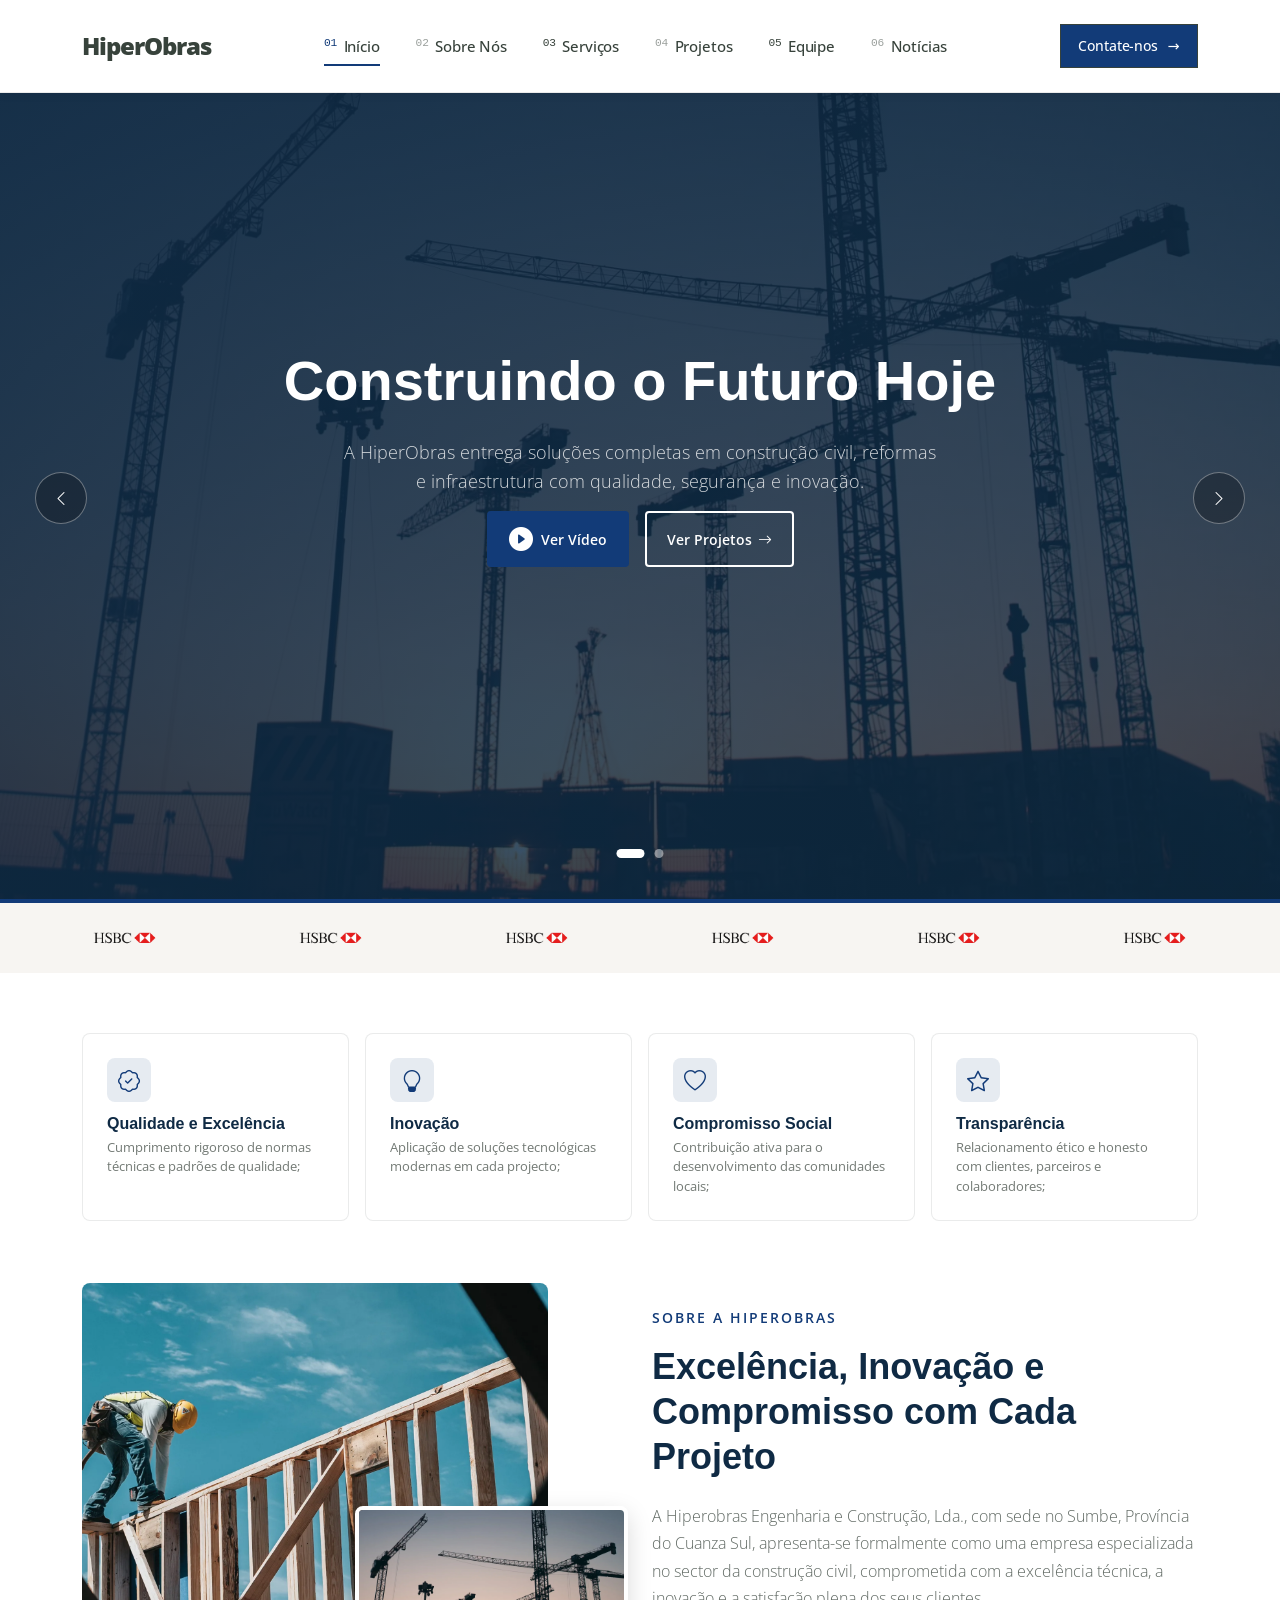
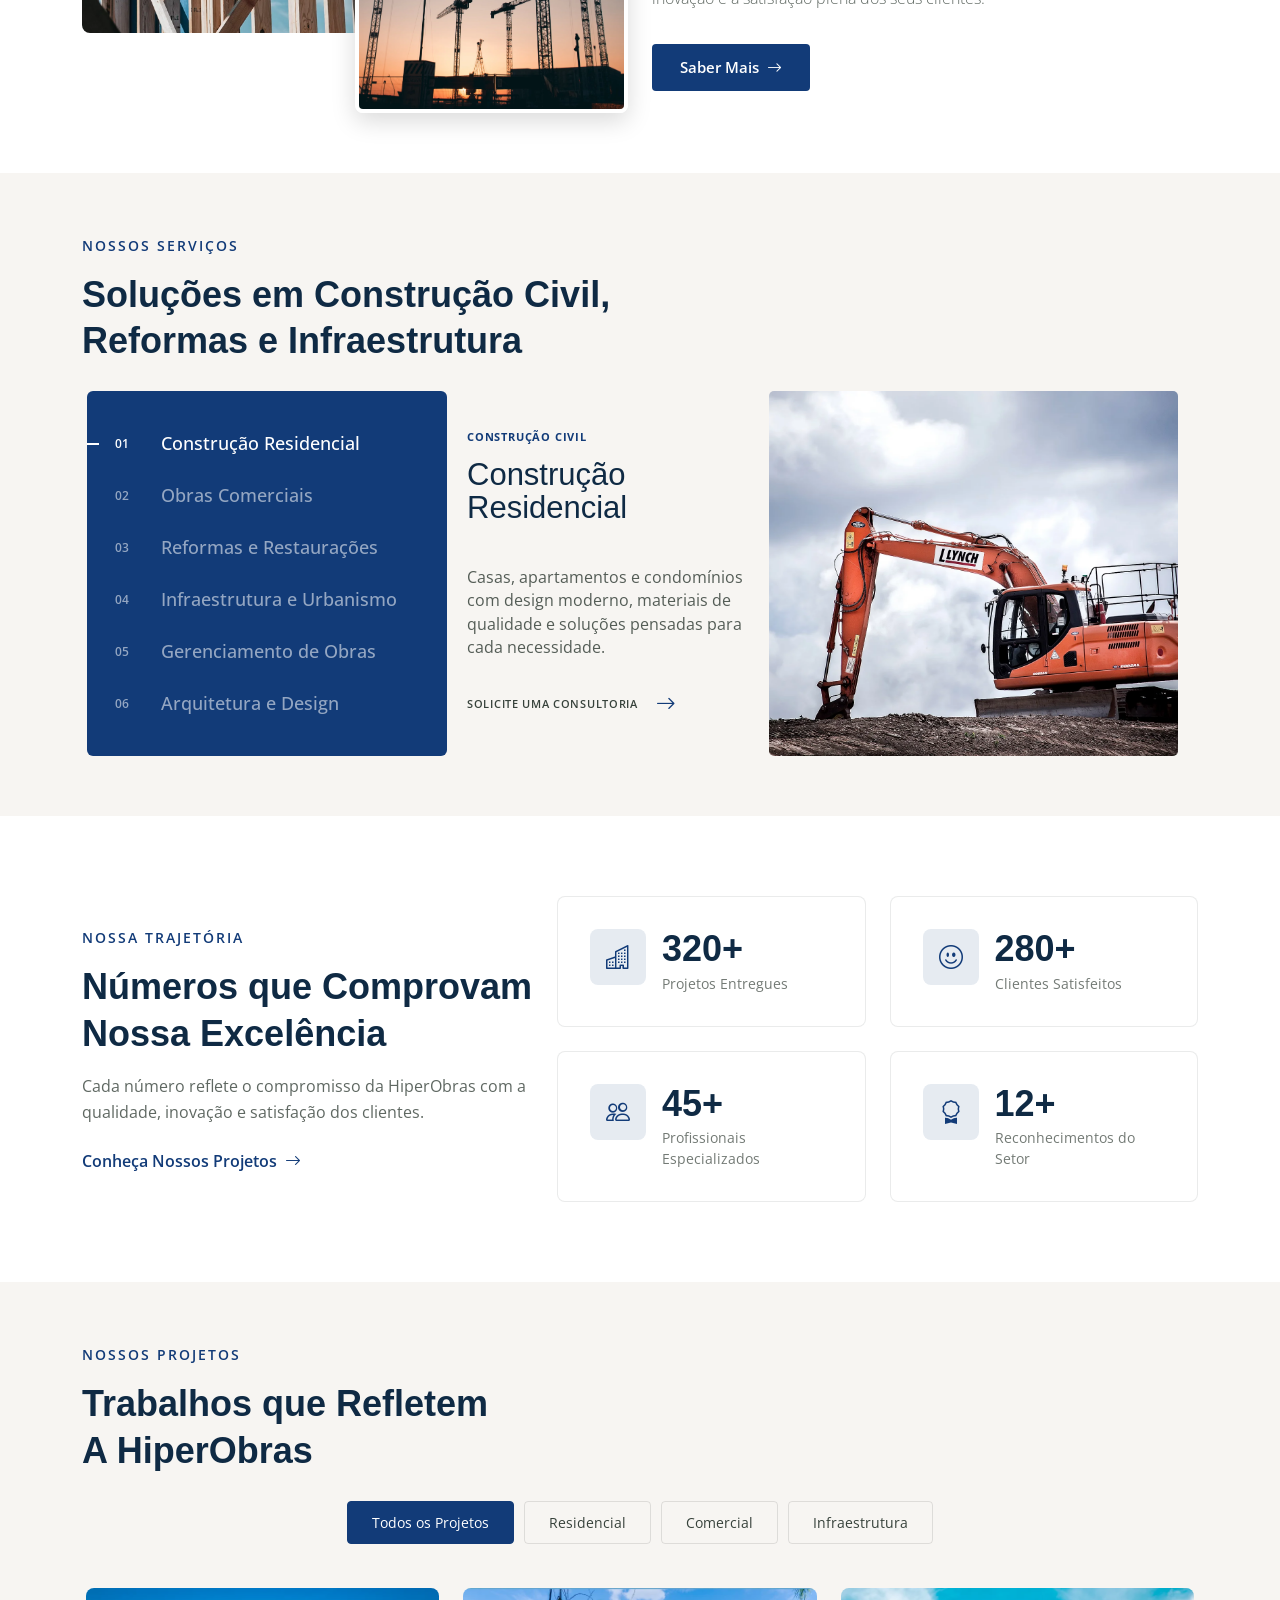
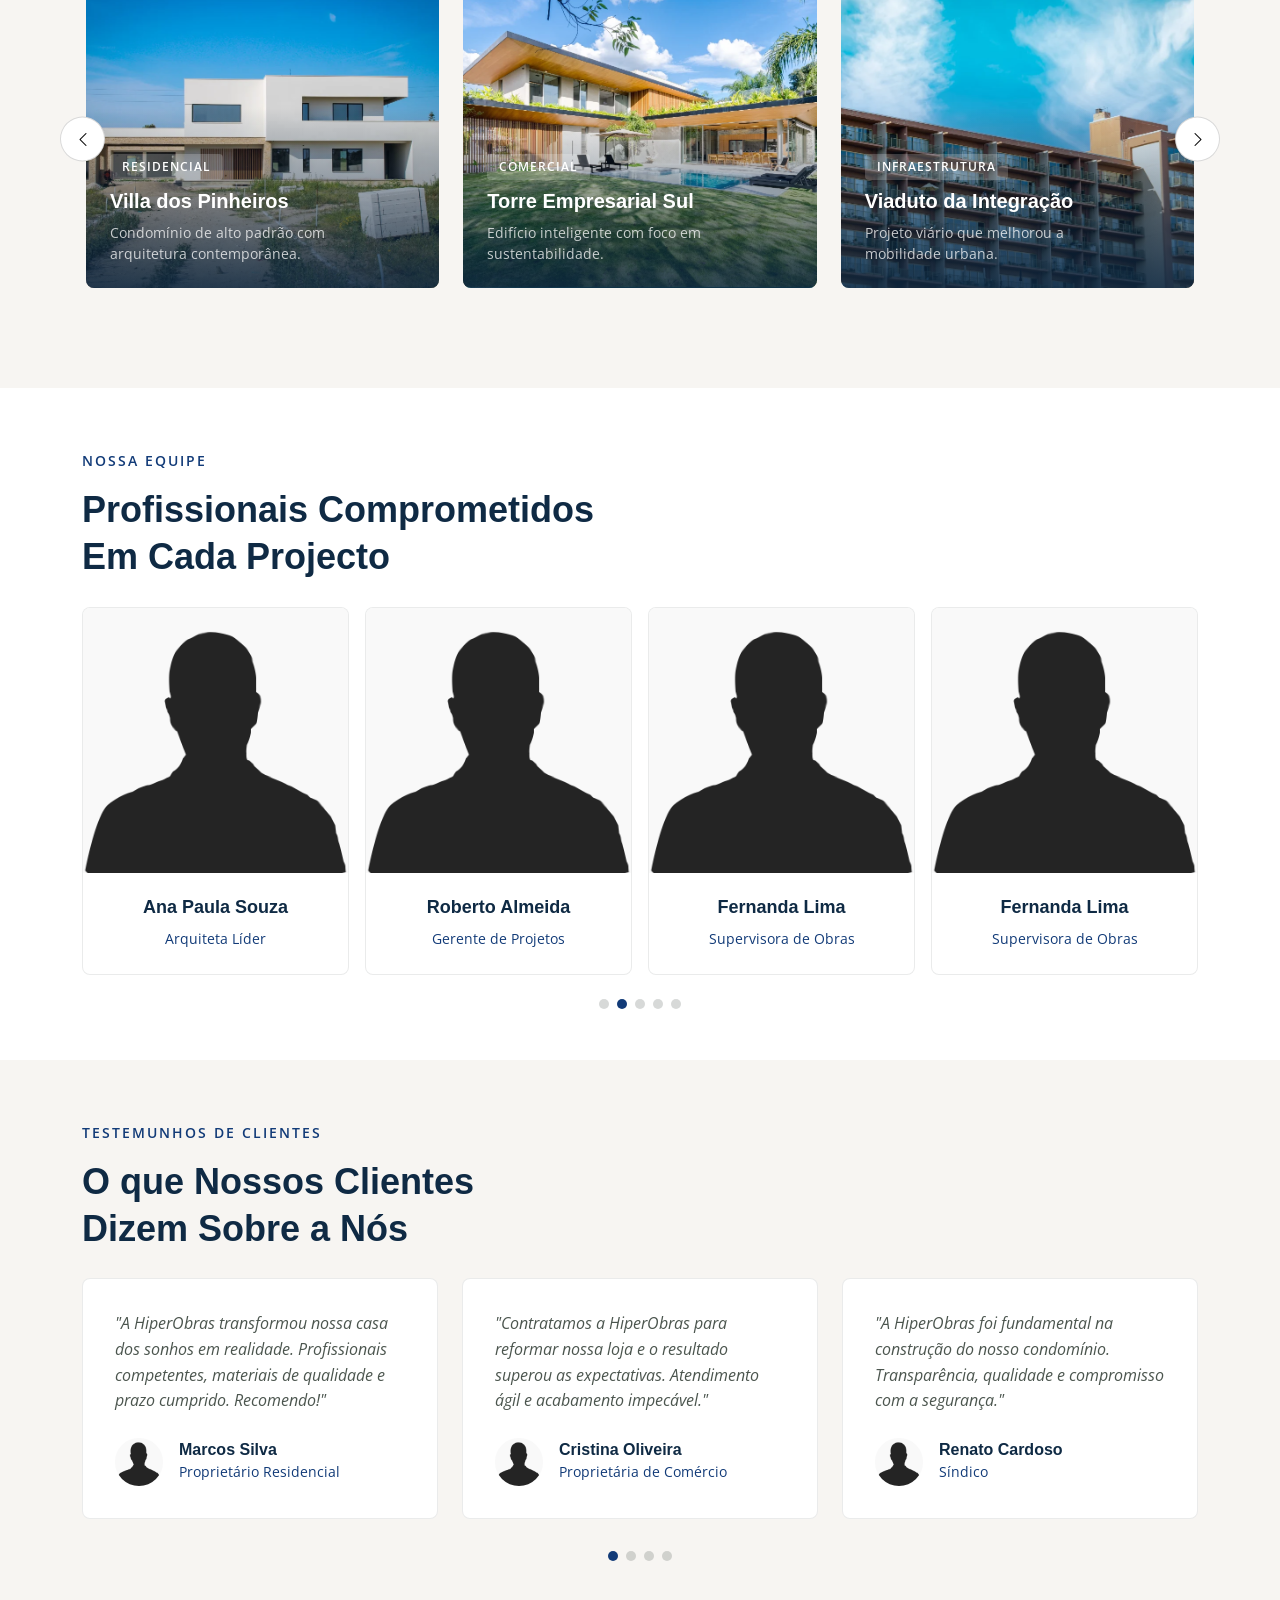
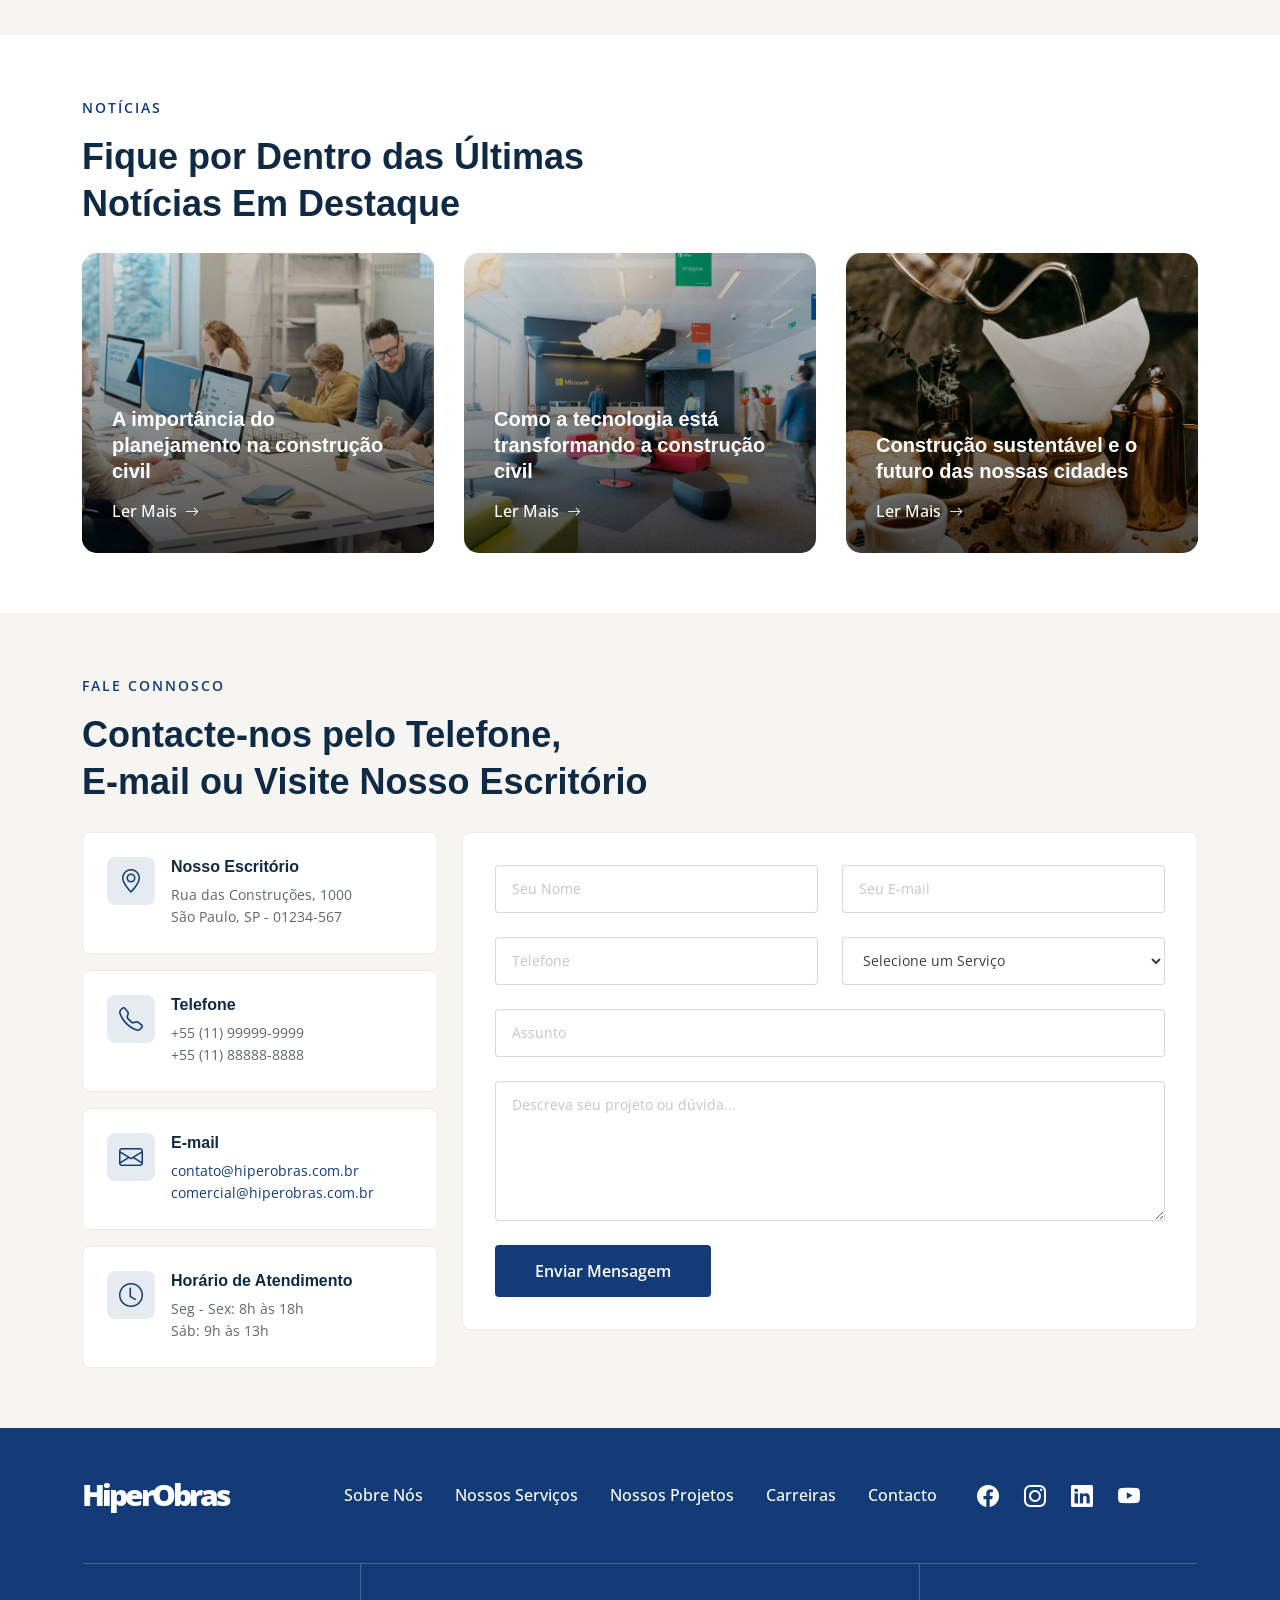
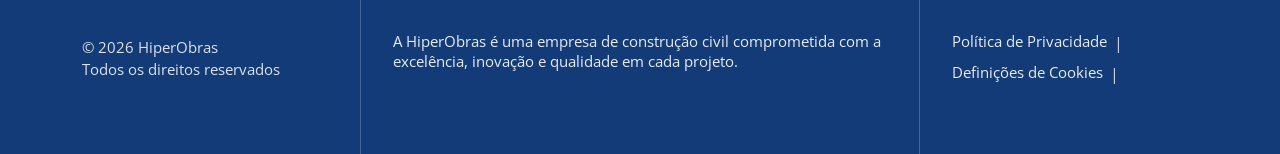
==== commit 8e12180e: "commit" ====
--- a/index.html
+++ b/index.html
@@ -232,7 +232,7 @@
       </section>
       <!-- /Hero Section -->
 
-      <!-- Clients Section -->
+      <!-- Clients logo Section -->
       <section id="clients" class="clients section light-background">
         <div class="container" data-aos="zoom-in">
           <div class="swiper init-swiper">
@@ -334,7 +334,7 @@
           </div>
         </div>
       </section>
-      <!-- /Clients Section -->
+      <!-- /Clients logo Section -->
 
       <!--  Section Card -->
       <section class="about mb-n4 section">
--- a/assets/css/styles.css
+++ b/assets/css/styles.css
@@ -1104,6 +1104,58 @@
   margin: 0;
 }
 
+/* ===== Cards Missão / Visão / Compromisso ===== */
+.about .mvv-card {
+  display: flex;
+  flex-direction: column;
+  padding: 34px 26px;
+  border-radius: 12px;
+  background: var(--surface-color);
+  border: 1px solid color-mix(in srgb, var(--default-color), transparent 88%);
+  transition: all 0.3s ease;
+}
+
+.about .mvv-card:hover {
+  transform: translateY(-6px);
+  border-color: var(--accent-color);
+  box-shadow: 0 16px 32px rgba(0, 0, 0, 0.08);
+}
+
+.about .mvv-card .mvv-icon {
+  width: 48px;
+  height: 48px;
+  border-radius: 14px;
+  background: color-mix(in srgb, var(--accent-color), transparent 90%);
+  display: flex;
+  align-items: center;
+  justify-content: center;
+  margin-bottom: 24px;
+}
+
+.about .mvv-card .mvv-icon i {
+  font-size: 34px;
+  color: var(--accent-color);
+}
+
+.about .mvv-card h3 {
+  font-size: 20px;
+  font-weight: 700;
+  margin-bottom: 16px;
+}
+
+.about .mvv-card p {
+  font-size: 16px;
+  line-height: 1.7;
+  color: color-mix(in srgb, var(--default-color), transparent 20%);
+  margin: 0;
+}
+
+@media (max-width: 991px) {
+  .about .mvv-card {
+    padding: 32px 28px;
+  }
+}
+
 .about .about-cta {
   display: flex;
   flex-wrap: wrap;
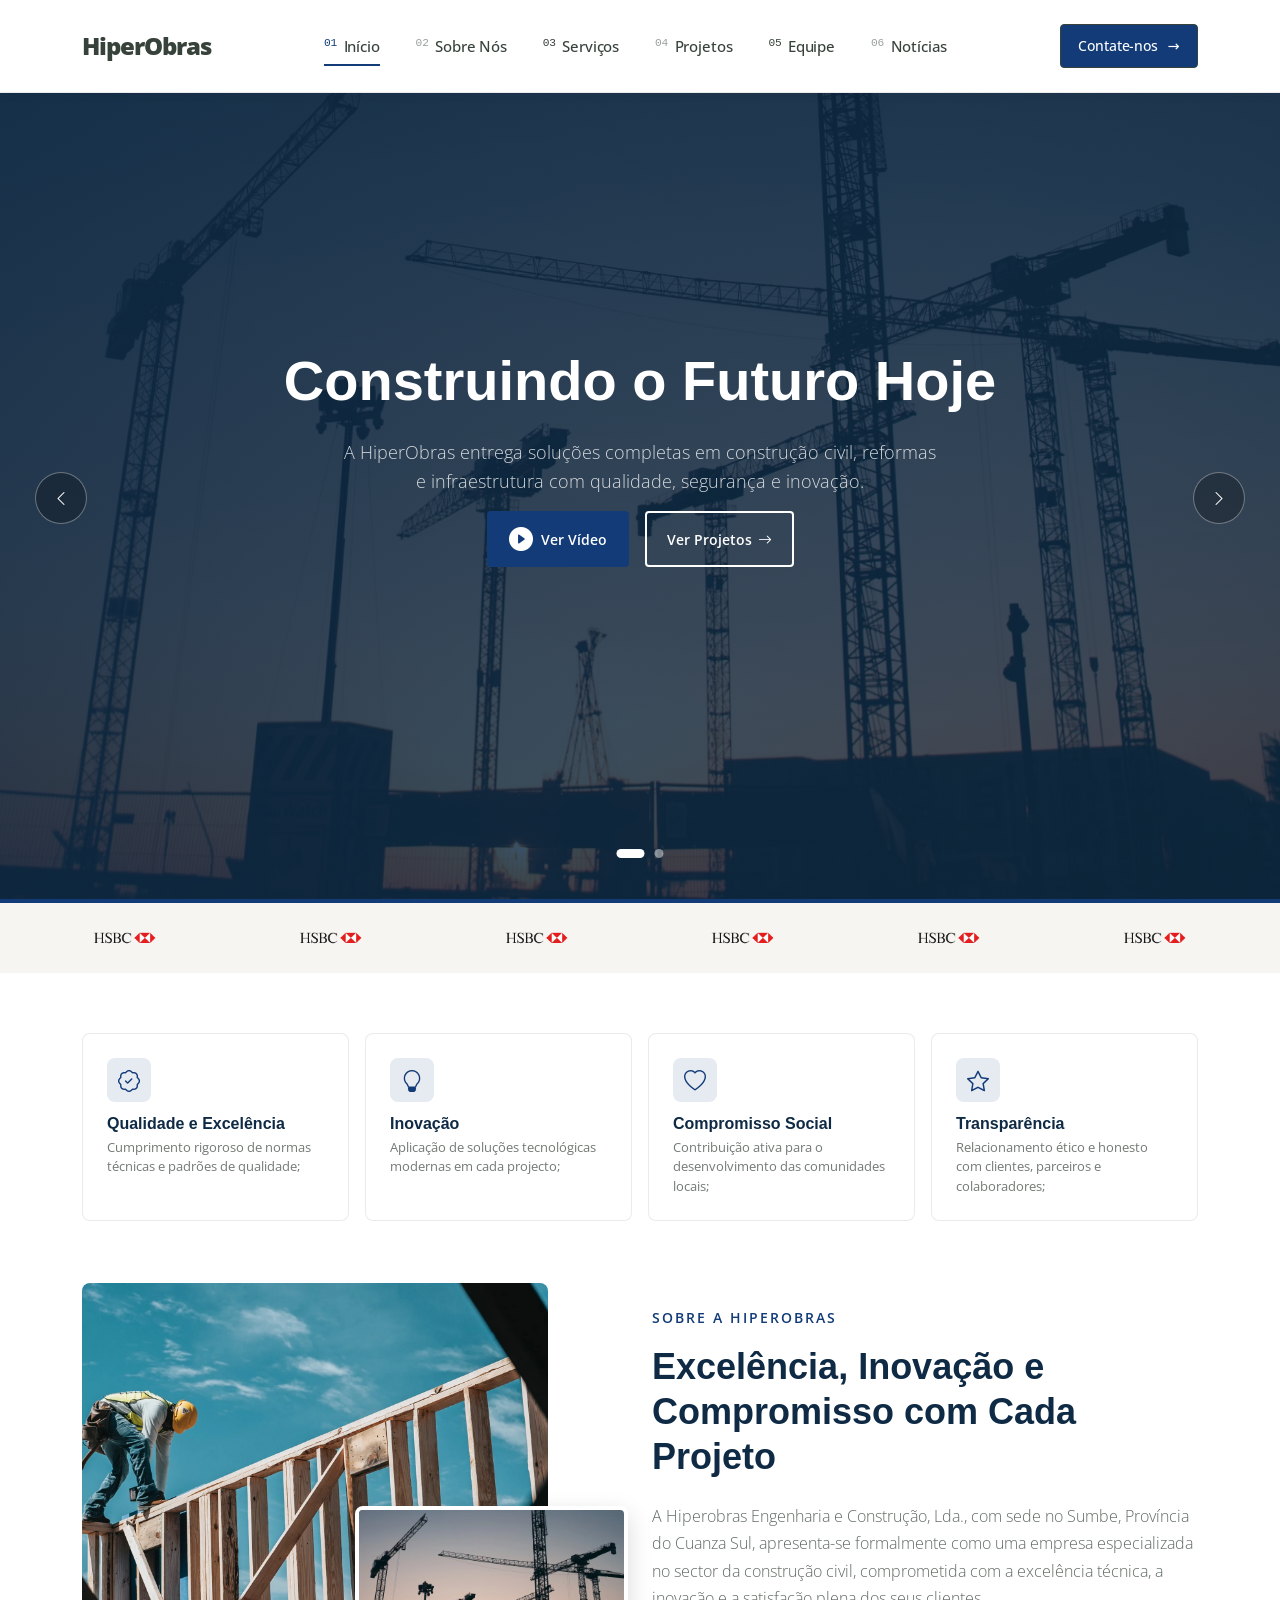
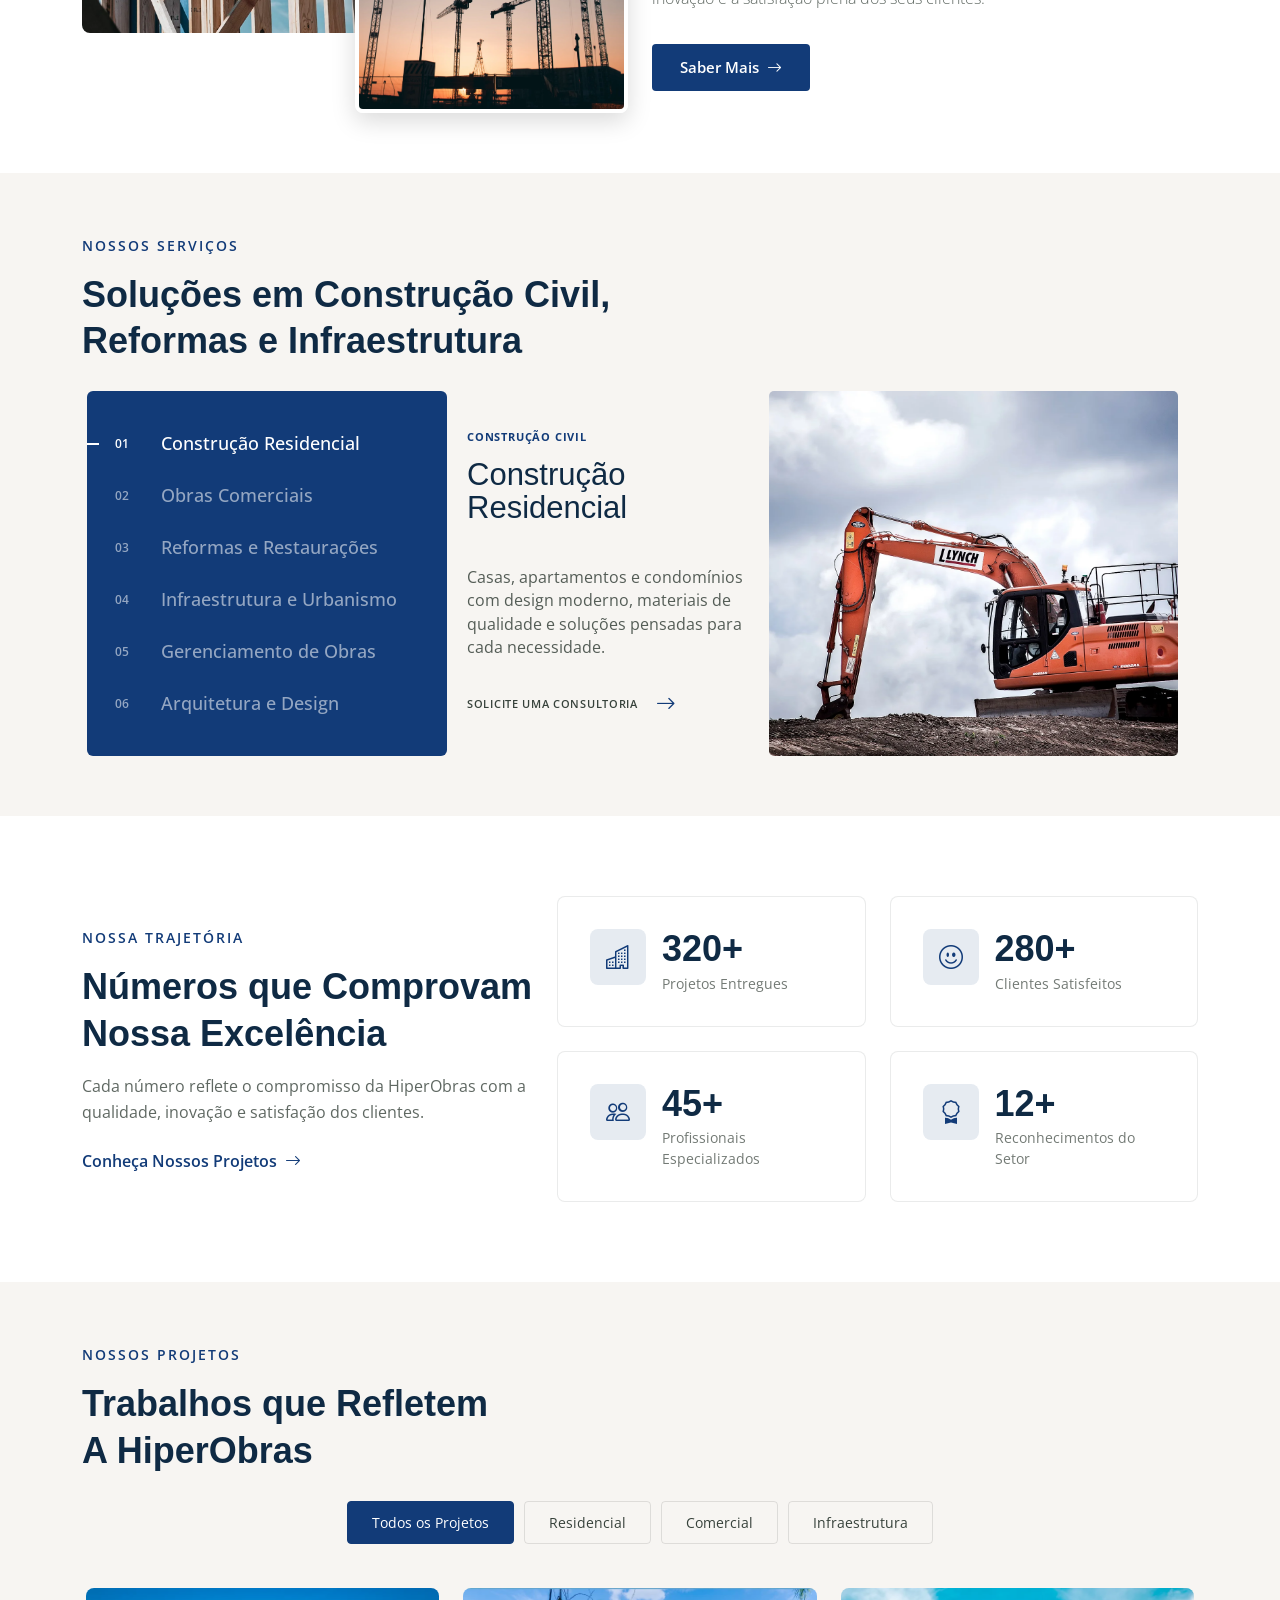
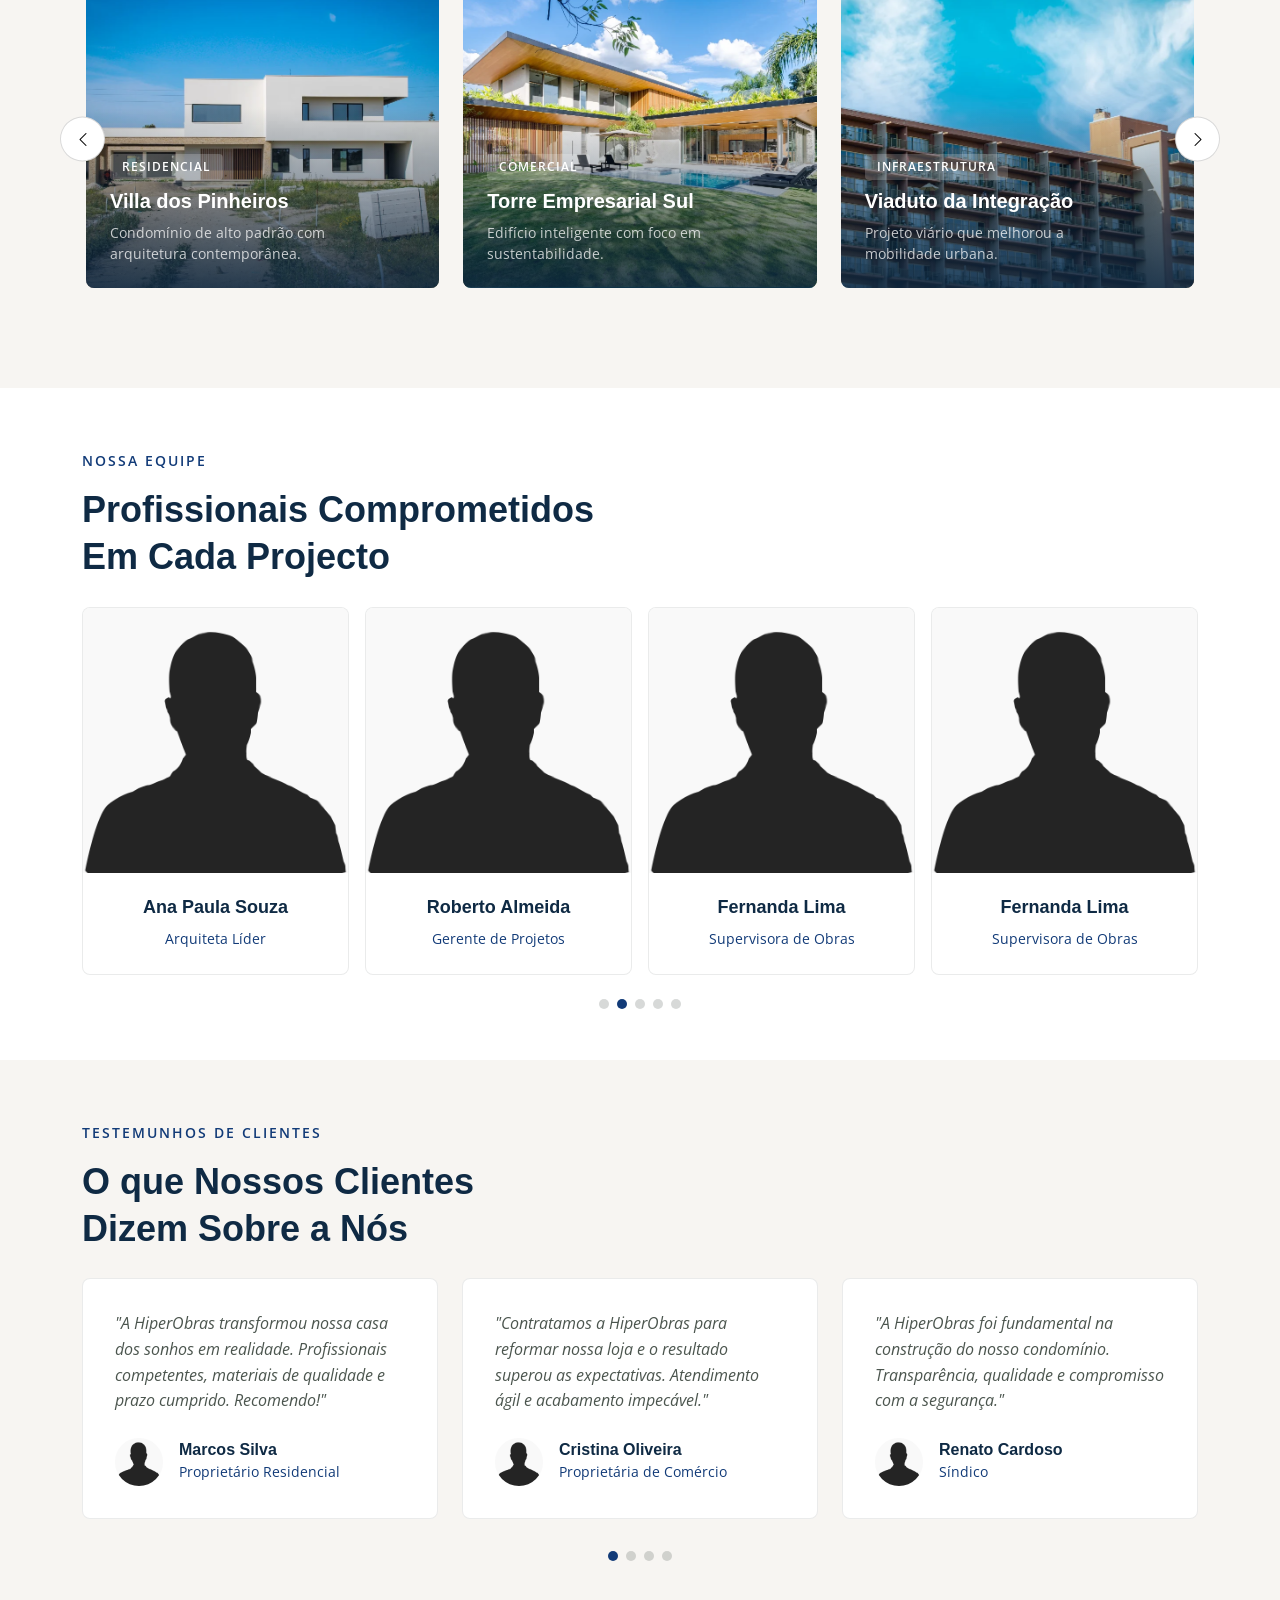
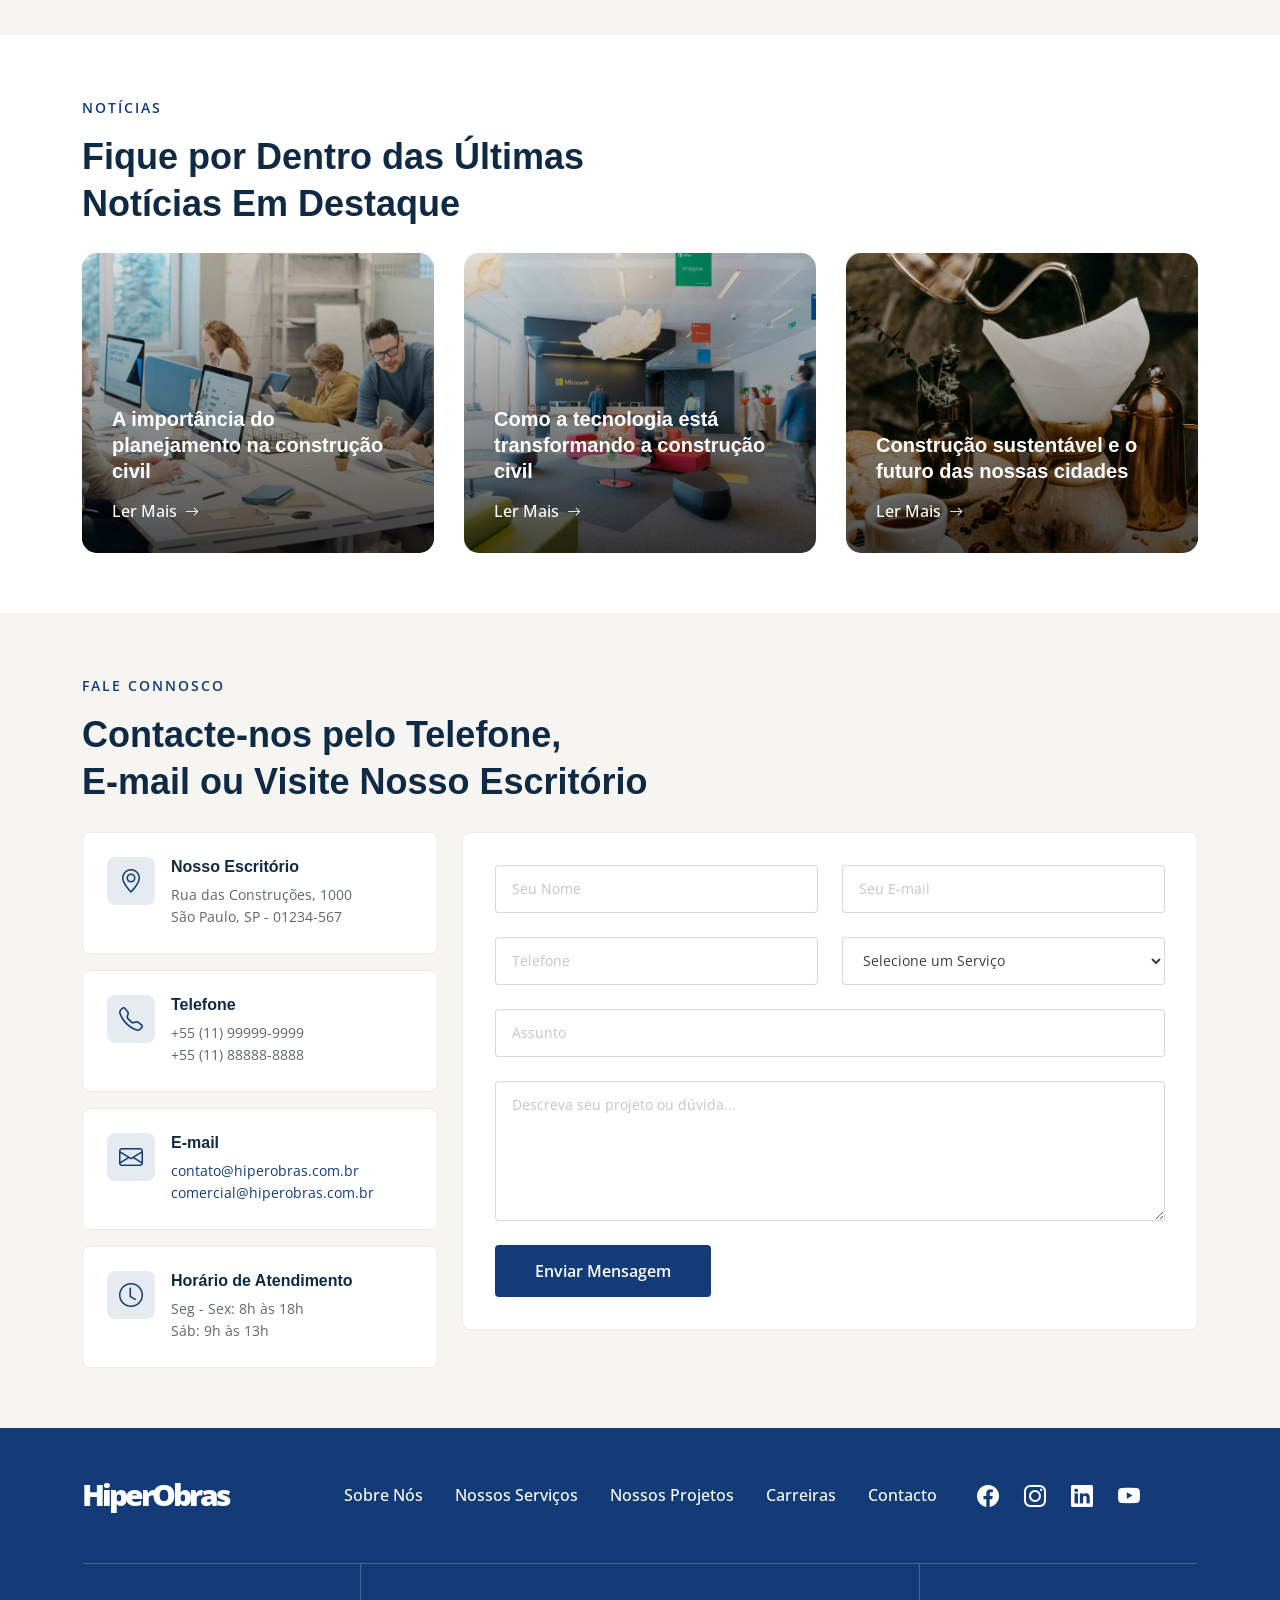
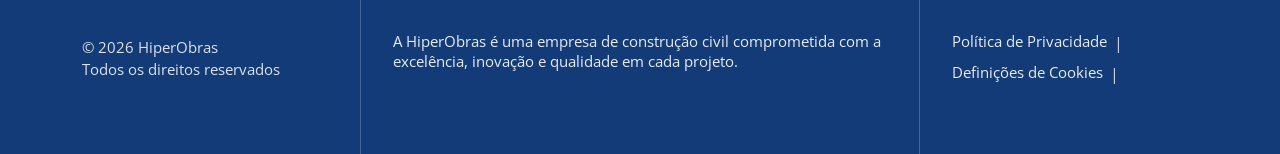
==== commit 67c62c07: "commit" ====
--- a/index.html
+++ b/index.html
@@ -508,11 +508,7 @@
 
             <!-- IMAGEM -->
             <div class="services-image">
-              <img
-                id="serviceImage"
-                src="assets/img/construction/showcase-7.webp"
-                alt="Serviço HiperObras"
-              />
+              <img id="serviceImage" src="" alt="Serviço HiperObras" />
             </div>
           </div>
         </div>
--- a/assets/css/styles.css
+++ b/assets/css/styles.css
@@ -7542,7 +7542,7 @@
 .call-to-action-2 .cta-buttons .btn.btn-primary {
   background-color: var(--accent-color);
   border-color: var(--accent-color);
-  color: var(--contrast-color);
+  color: #fff;
 }
 
 .call-to-action-2 .cta-buttons .btn.btn-primary:hover {
@@ -8850,6 +8850,7 @@
   border: 1px solid;
   position: relative;
   overflow: hidden;
+  border-radius: 4px;
 }
 
 .btn-primary::before {
@@ -9112,3 +9113,157 @@
     font-size: 1.1rem;
   }
 }
+
+.map-section {
+  padding: 20px 0;
+  margin-top: -30px;
+}
+
+.map-container {
+  width: 100%;
+  border-radius: 4px;
+  overflow: hidden;
+  box-shadow: 0 4px 20px rgba(0, 0, 0, 0.08);
+}
+
+.map-container iframe {
+  width: 100%;
+  height: 400px;
+  display: block;
+}
+
+/* Responsivo para mobile */
+@media (max-width: 768px) {
+  .map-container iframe {
+    height: 300px;
+  }
+}
+
+@media (max-width: 576px) {
+  .map-container iframe {
+    height: 250px;
+  }
+}
+
+/* CTA about */
+
+.cta-section {
+  padding: 80px 20px;
+
+  position: relative;
+}
+
+.cta-content {
+  padding: 40px;
+}
+
+.cta-content h2 {
+  font-size: 2.5rem;
+  font-weight: 700;
+  color: #1e1e1e;
+  margin-bottom: 20px;
+}
+
+.cta-content p {
+  font-size: 1.15rem;
+  color: #6c757d;
+  max-width: 700px;
+  margin: 0 auto 10px;
+}
+
+.cta-buttons {
+  display: flex;
+  flex-wrap: wrap;
+  gap: 15px;
+  justify-content: center;
+}
+.cta-buttons .btn {
+  padding: 12px 32px;
+  border-radius: 4px;
+  font-weight: 600;
+  transition: all 0.3s ease;
+  display: inline-flex;
+  align-items: center;
+  justify-content: center;
+  gap: 8px;
+  border: 1px solid transparent;
+}
+
+/* Botão Contacte-nos */
+.cta-buttons .btn {
+  background: var(--accent-color);
+  color: #fff;
+  border-color: var(--accent-color);
+}
+
+/* Hover */
+.cta-buttons .btn:hover {
+  color: #fff;
+  border-color: var(--accent-color);
+
+  box-shadow: 0 8px 25px rgba(13, 110, 253, 0.25);
+}
+
+/* Clique */
+.cta-buttons .btn-primary:active {
+  transform: translateY(-1px);
+  box-shadow: 0 4px 12px rgba(13, 110, 253, 0.18);
+}
+
+.cta-buttons .btn-outline-primary {
+  border-color: var(--accent-color);
+  color: #ffffff;
+}
+
+.cta-buttons .btn-outline-primary:hover {
+  background: var(--accent-color);
+  color: #fff;
+  transform: translateY(-3px);
+  box-shadow: 0 8px 25px rgba(13, 110, 253, 0.25);
+}
+
+.cta-buttons .btn i {
+  margin-right: 8px;
+}
+
+/* Responsivo */
+@media (max-width: 768px) {
+  .cta-section {
+    padding: 50px 0;
+  }
+
+  .cta-content {
+    padding: 20px;
+  }
+
+  .cta-content h2 {
+    font-size: 1.8rem;
+  }
+
+  .cta-content p {
+    font-size: 1rem;
+  }
+
+  .cta-buttons .btn {
+    padding: 10px 24px;
+    font-size: 0.95rem;
+    width: 100%;
+    max-width: 280px;
+  }
+}
+
+@media (max-width: 576px) {
+  .cta-content h2 {
+    font-size: 1.5rem;
+  }
+
+  .cta-buttons {
+    flex-direction: column;
+    align-items: center;
+  }
+
+  .cta-buttons .btn {
+    width: 100%;
+    max-width: 100%;
+  }
+}
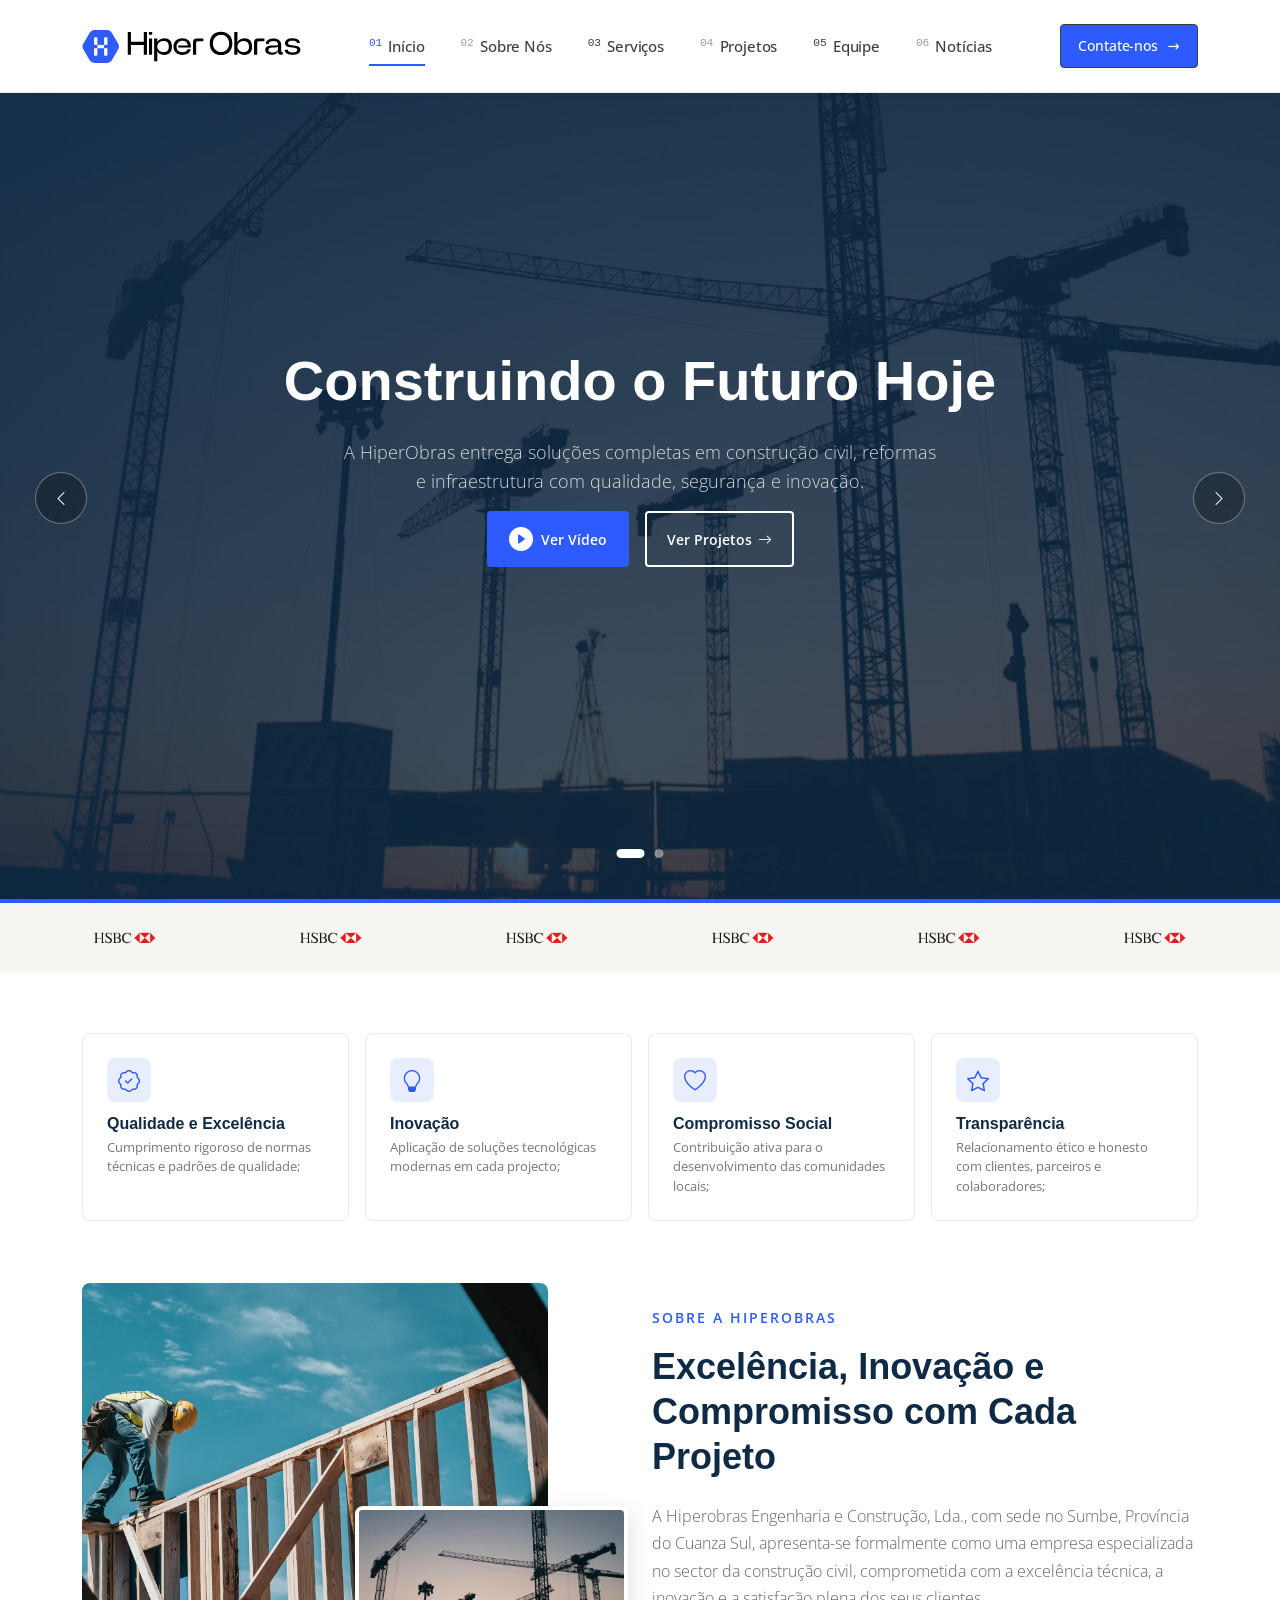
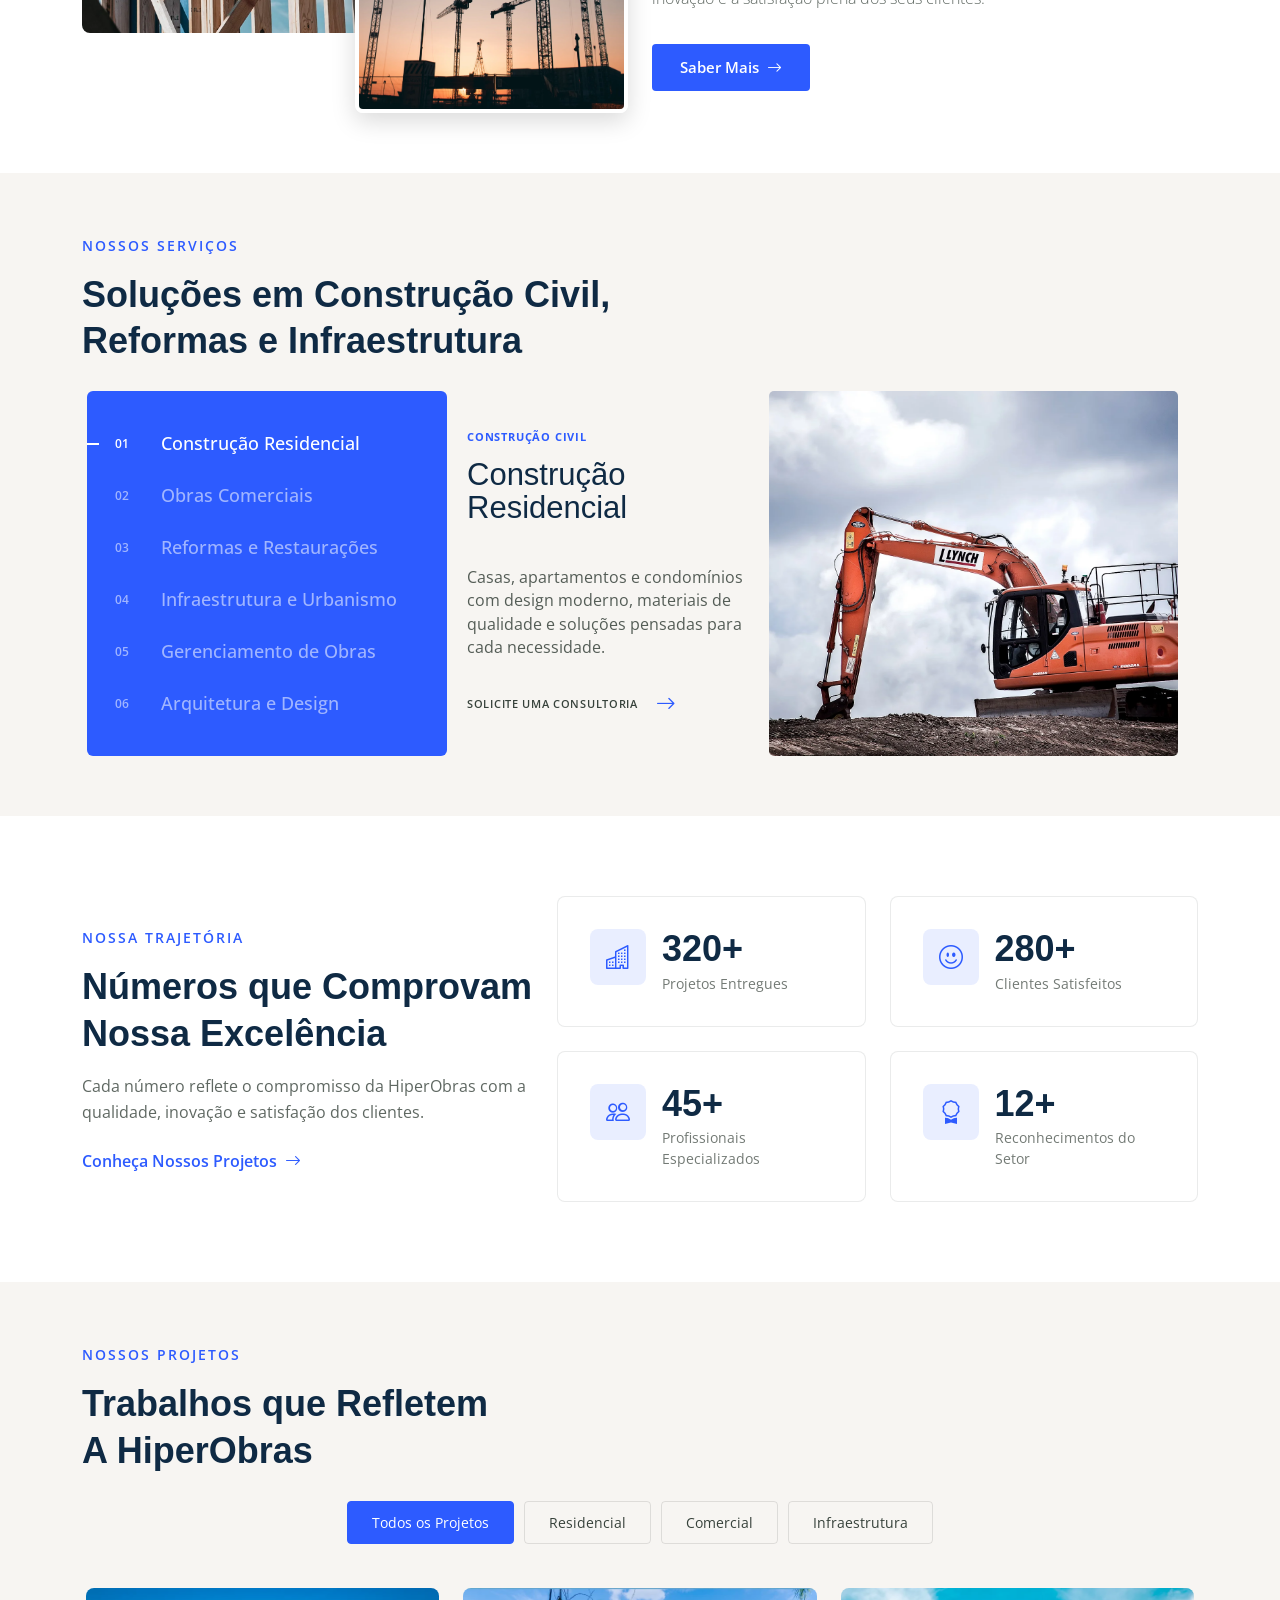
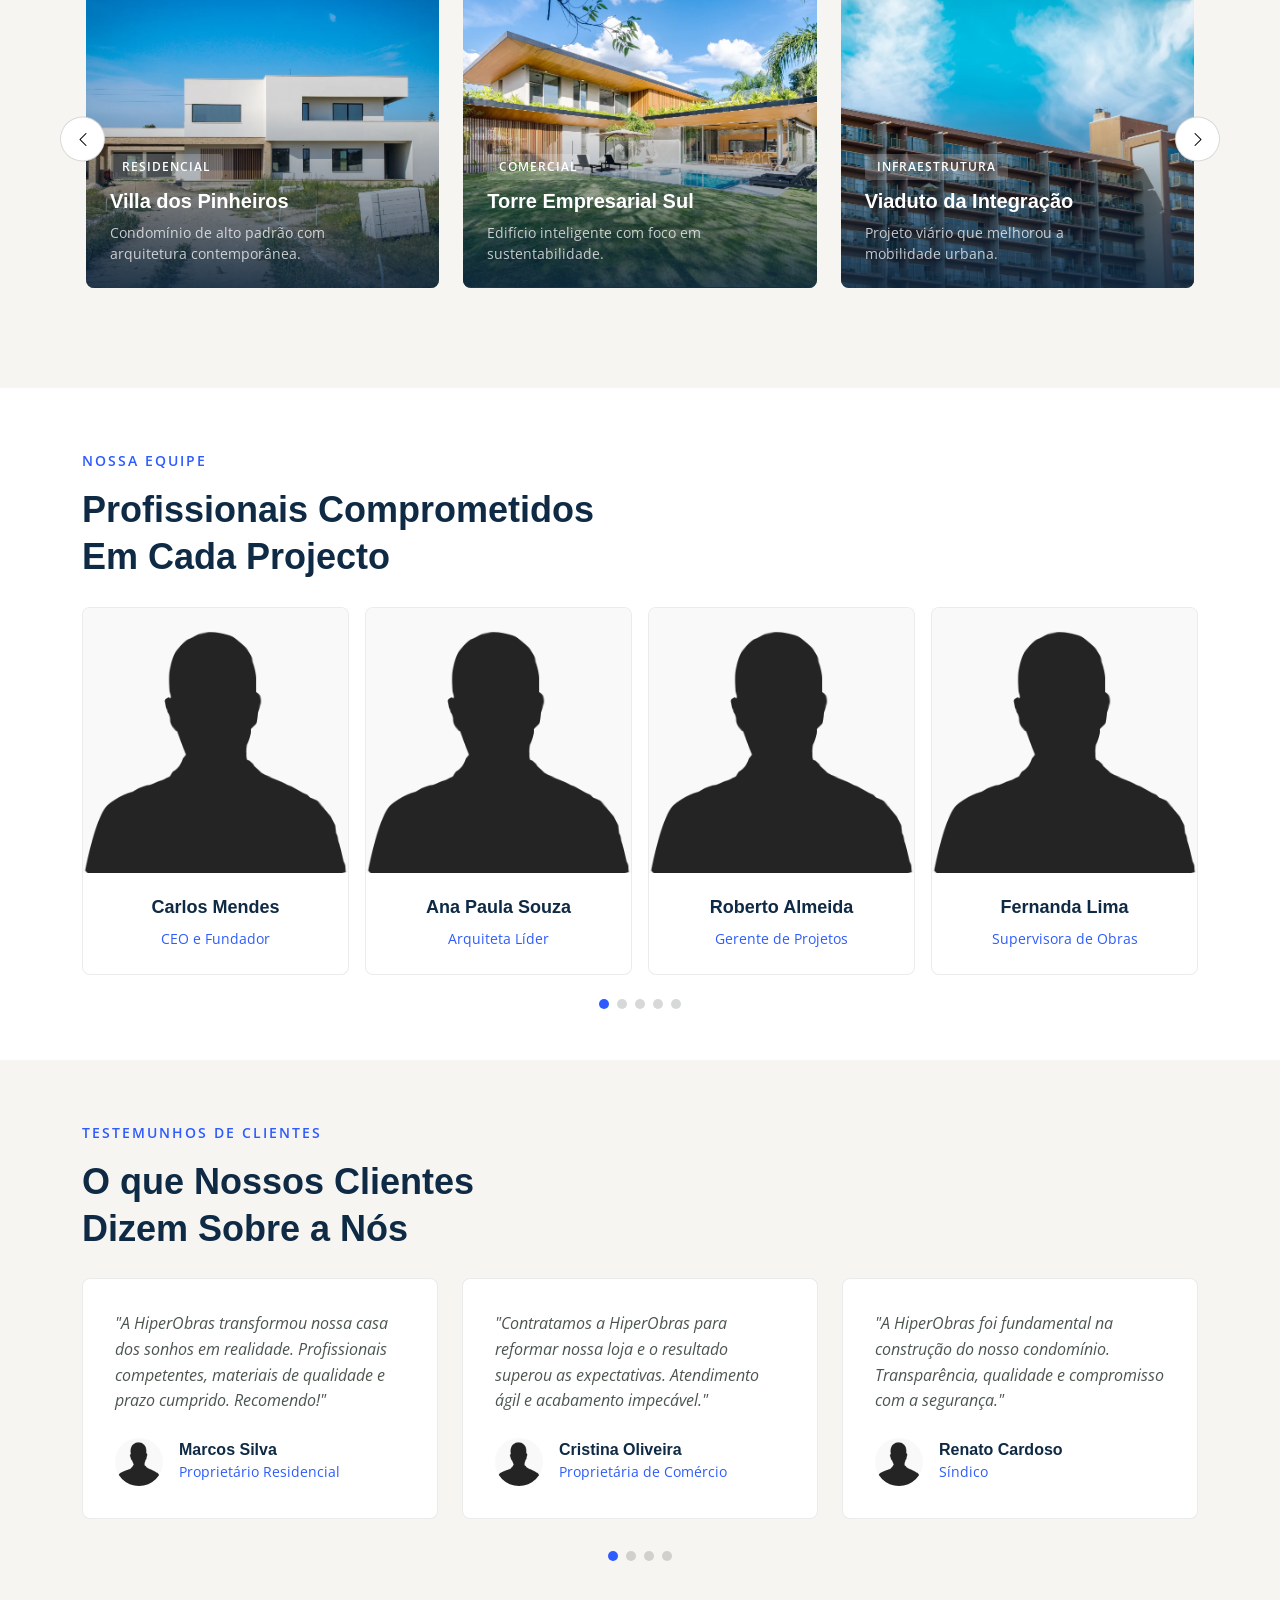
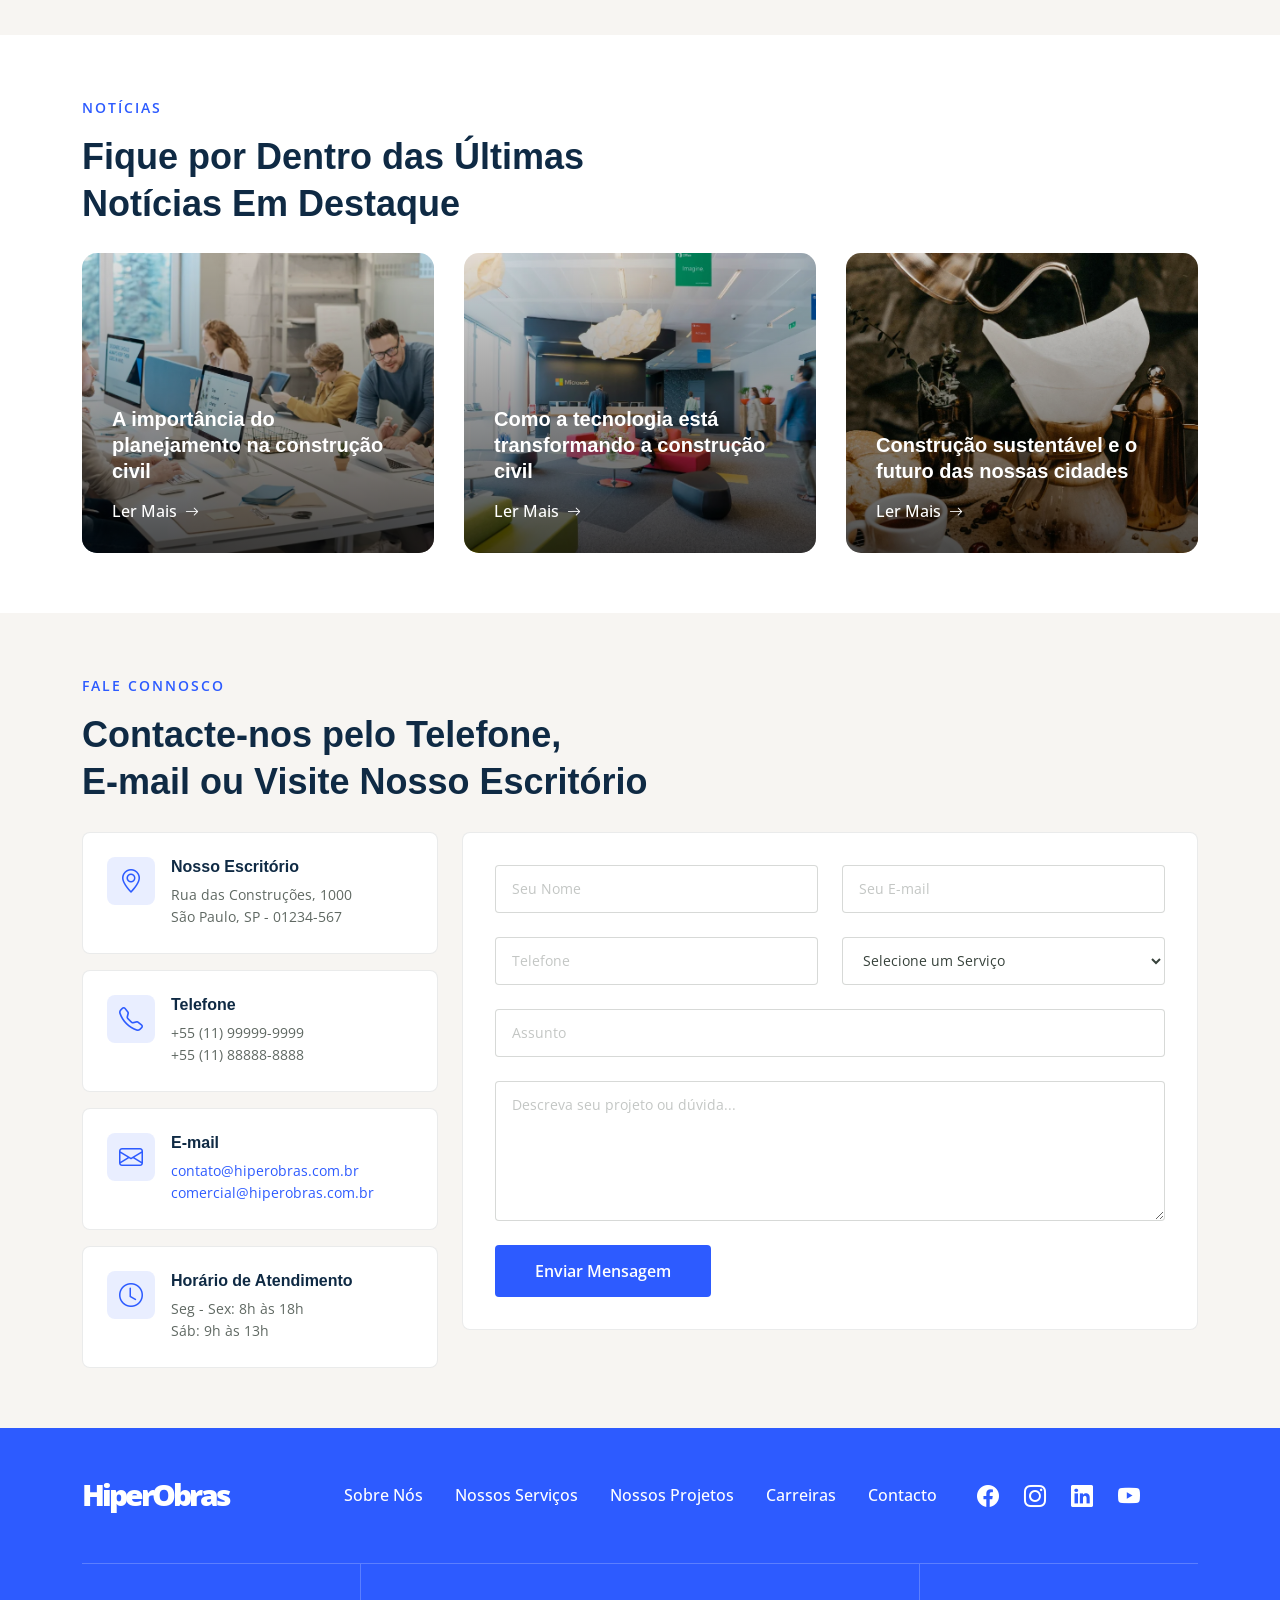
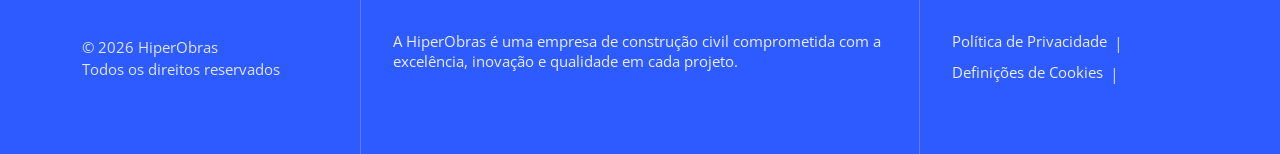
==== commit 734e60e8: "commit" ====
--- a/index.html
+++ b/index.html
@@ -16,8 +16,11 @@
     <meta name="robots" content="index, follow" />
 
     <!-- Favicons -->
-    <link href="assets/img/favicon.png" rel="icon" />
-    <link href="assets/img/apple-touch-icon.png" rel="apple-touch-icon" />
+    <link href="assets/img/logo/HP_LLOGOTIPO_HP_FAVICONPRO.svg" rel="icon" />
+    <link
+      href="assets/img/logo/HP_LLOGOTIPO_HP_APPLETOUCHICONPRO.svg"
+      rel="apple-touch-icon"
+    />
 
     <!-- Fonts -->
     <link href="https://fonts.googleapis.com" rel="preconnect" />
@@ -53,7 +56,11 @@
       <div class="container">
         <div class="nav-container">
           <a href="index.html" class="logo">
-            <span class="logo-text">HiperObras</span>
+            <span class="logo-text"
+              ><img
+                src="assets/img/logo/HP_LLOGOTOPO_HP_PRINCIPALPRO.svg"
+                alt="HiperObras Logo"
+            /></span>
           </a>
 
           <nav class="nav-links">
--- a/assets/css/styles.css
+++ b/assets/css/styles.css
@@ -15,7 +15,7 @@
   --background-color: #ffffff; /* Background color for the entire website, including individual sections */
   --default-color: #37423b; /* Default color used for the majority of the text content across the entire website */
   --heading-color: #0f2a44; /* Color for headings, subheadings and title throughout the website */
-  --accent-color: #123b78; /* Accent color that represents your brand on the website. It's used for buttons, links, and other elements that need to stand out */
+  --accent-color: #2d5bff; /* Accent color that represents your brand on the website. It's used for buttons, links, and other elements that need to stand out */
   --surface-color: #ffffff; /* The surface color is used as a background of boxed elements within sections, such as cards, icon boxes, or other elements that require a visual separation from the global background. */
   --contrast-color: #ffffff; /* Contrast color for text, ensuring readability against backgrounds of accent, heading, or default colors. */
 }
@@ -23,11 +23,11 @@
 /* Nav Menu Colors - The following color variables are used specifically for the navigation menu. They are separate from the global colors to allow for more customization options */
 :root {
   --nav-color: #37423b; /* The default color of the main navmenu links */
-  --nav-hover-color: #123b78; /* Applied to main navmenu links when they are hovered over or active */
+  --nav-hover-color: #2d5bff; /* Applied to main navmenu links when they are hovered over or active */
   --nav-mobile-background-color: #ffffff; /* Used as the background color for mobile navigation menu */
   --nav-dropdown-background-color: #ffffff; /* Used as the background color for dropdown items that appear when hovering over primary navigation items */
   --nav-dropdown-color: #37423b; /* Used for navigation links of the dropdown items in the navigation menu. */
-  --nav-dropdown-hover-color: #123b78; /* Similar to --nav-hover-color, this color is applied to dropdown navigation links when they are hovered over. */
+  --nav-dropdown-hover-color: #2d5bff; /* Similar to --nav-hover-color, this color is applied to dropdown navigation links when they are hovered over. */
 }
 
 /* Color Presets - These classes override global colors when applied to any section or element, providing reuse of the sam color scheme. */
@@ -540,83 +540,7 @@
     font-size: 13px;
   }
 }
-/*--------------------------------------------------------------
-# Preloader
---------------------------------------------------------------*/
-#preloader {
-  position: fixed;
-  inset: 0;
-  z-index: 999999;
-
-  display: flex;
-  align-items: center;
-  justify-content: center;
-
-  overflow: hidden;
-  background: var(--background-color);
-  transition:
-    opacity 0.6s ease-out,
-    visibility 0.6s ease-out;
-}
-
-#preloader.preloader-hidden {
-  opacity: 0;
-  visibility: hidden;
-  pointer-events: none;
-}
-
-.preloader-blocks {
-  display: flex;
-  align-items: flex-end;
-  gap: 8px;
-
-  height: 60px;
-}
-
-.preloader-blocks span {
-  display: block;
-  width: 10px;
-  height: 100%;
-
-  background: var(--accent-color);
-  border-radius: 2px;
-
-  transform-origin: bottom;
-  animation: preloader-rise 1.2s ease-in-out infinite;
-}
-
-.preloader-blocks span:nth-child(1) {
-  animation-delay: 0s;
-}
-
-.preloader-blocks span:nth-child(2) {
-  animation-delay: 0.15s;
-}
-
-.preloader-blocks span:nth-child(3) {
-  animation-delay: 0.3s;
-}
-
-.preloader-blocks span:nth-child(4) {
-  animation-delay: 0.45s;
-}
-
-.preloader-blocks span:nth-child(5) {
-  animation-delay: 0.6s;
-}
-
-@keyframes preloader-rise {
-  0%,
-  100% {
-    transform: scaleY(0.25);
-    opacity: 0.5;
-  }
-
-  50% {
-    transform: scaleY(1);
-    opacity: 1;
-  }
-}
+
 /*--------------------------------------------------------------
 # Scroll Top Button
 --------------------------------------------------------------*/
@@ -5206,6 +5130,10 @@
   pointer-events: none;
 }
 
+/* =========================================================
+   PRELOADER
+   ========================================================= */
+
 #page-preloader {
   background: #fff;
   position: fixed;
@@ -5214,6 +5142,7 @@
   right: 0;
   bottom: 0;
   z-index: 999999;
+
   transition:
     opacity 0.6s ease-out,
     visibility 0.6s ease-out;
@@ -5225,313 +5154,171 @@
   pointer-events: none;
 }
 
+/* =========================================================
+   CONTAINER
+   ========================================================= */
+
 .preload-tetrominos {
   position: absolute;
+
   left: 50%;
   top: 60%;
+
   transform: translate(-109px, -94px);
+
   -o-transform: translate(-109px, -94px);
   -ms-transform: translate(-109px, -94px);
   -webkit-transform: translate(-109px, -94px);
   -moz-transform: translate(-109px, -94px);
 }
-:root {
-  --preloader-color-dark: var(--accent-color);
-  --preloader-color-light: var(--accent-color);
-}
+
+/* =========================================================
+   IMAGENS
+   ========================================================= */
 
 .preload-tetromino {
-  width: 45px;
-  height: 55px;
+  width: 40px;
+  height: 40px;
+
   position: absolute;
-  transition: all ease 0.35s;
-  -o-transition: all ease 0.35s;
-  -ms-transition: all ease 0.35s;
-  -webkit-transition: all ease 0.35s;
-  -moz-transition: all ease 0.35s;
-
-  background-color: var(--preloader-color-dark);
-
-  -webkit-mask: url('data:image/svg+xml;utf-8,%3Csvg xmlns="http://www.w3.org/2000/svg" viewBox="0 0 612 684"%3E%3Cpath d="M305.7 0L0 170.9v342.3L305.7 684 612 513.2V170.9L305.7 0z"/%3E%3C/svg%3E')
-    no-repeat top center;
-  mask: url('data:image/svg+xml;utf-8,%3Csvg xmlns="http://www.w3.org/2000/svg" viewBox="0 0 612 684"%3E%3Cpath d="M305.7 0L0 170.9v342.3L305.7 684 612 513.2V170.9L305.7 0z"/%3E%3C/svg%3E')
-    no-repeat top center;
-  -webkit-mask-size: contain;
-  mask-size: contain;
-}
-
-.preload-tetromino::after {
-  content: "";
-  position: absolute;
-  inset: 0;
-
-  background-color: var(--preloader-color-light);
-
-  -webkit-mask: url('data:image/svg+xml;utf-8,%3Csvg xmlns="http://www.w3.org/2000/svg" viewBox="0 0 612 684"%3E%3Cpath d="M305.7 80.1l-233.6 131 233.6 131 234.2-131-234.2-131"/%3E%3C/svg%3E')
-    no-repeat top center;
-  mask: url('data:image/svg+xml;utf-8,%3Csvg xmlns="http://www.w3.org/2000/svg" viewBox="0 0 612 684"%3E%3Cpath d="M305.7 80.1l-233.6 131 233.6 131 234.2-131-234.2-131"/%3E%3C/svg%3E')
-    no-repeat top center;
-  -webkit-mask-size: contain;
-  mask-size: contain;
-}
+
+  background-image: url("/assets/img/logo/HP_LLOGOTIPO_HP_FAVICONPRO.svg");
+
+  background-repeat: no-repeat;
+  background-position: center;
+  background-size: contain;
+
+  transition: all 0.35s ease;
+
+  -o-transition: all 0.35s ease;
+  -ms-transition: all 0.35s ease;
+  -webkit-transition: all 0.35s ease;
+  -moz-transition: all 0.35s ease;
+}
+
+/* =========================================================
+   IMAGEM 1
+   ========================================================= */
 
 .preload-box1 {
   animation: preload-tetromino1 1.73s ease-out infinite;
+
   -o-animation: preload-tetromino1 1.73s ease-out infinite;
   -ms-animation: preload-tetromino1 1.73s ease-out infinite;
   -webkit-animation: preload-tetromino1 1.73s ease-out infinite;
   -moz-animation: preload-tetromino1 1.73s ease-out infinite;
 }
+
+/* =========================================================
+   IMAGEM 2
+   ========================================================= */
+
 .preload-box2 {
   animation: preload-tetromino2 1.73s ease-out infinite;
+
   -o-animation: preload-tetromino2 1.73s ease-out infinite;
   -ms-animation: preload-tetromino2 1.73s ease-out infinite;
   -webkit-animation: preload-tetromino2 1.73s ease-out infinite;
   -moz-animation: preload-tetromino2 1.73s ease-out infinite;
 }
+
+/* =========================================================
+   IMAGEM 3
+   ========================================================= */
+
 .preload-box3 {
   animation: preload-tetromino3 1.73s ease-out infinite;
+
   -o-animation: preload-tetromino3 1.73s ease-out infinite;
   -ms-animation: preload-tetromino3 1.73s ease-out infinite;
   -webkit-animation: preload-tetromino3 1.73s ease-out infinite;
   -moz-animation: preload-tetromino3 1.73s ease-out infinite;
+
   z-index: 2;
 }
+
+/* =========================================================
+   IMAGEM 4
+   ========================================================= */
+
 .preload-box4 {
   animation: preload-tetromino4 1.73s ease-out infinite;
+
   -o-animation: preload-tetromino4 1.73s ease-out infinite;
   -ms-animation: preload-tetromino4 1.73s ease-out infinite;
   -webkit-animation: preload-tetromino4 1.73s ease-out infinite;
   -moz-animation: preload-tetromino4 1.73s ease-out infinite;
 }
+
+/* =========================================================
+   ANIMAÇÃO 1
+   ========================================================= */
+
 @keyframes preload-tetromino1 {
   0%,
   40% {
     transform: translate(0, 0);
   }
+
   50% {
     transform: translate(47px, -26px);
   }
+
   60%,
   100% {
     transform: translate(94px, 0);
   }
 }
-@-o-keyframes preload-tetromino1 {
-  0%,
-  40% {
-    -o-transform: translate(0, 0);
-  }
-  50% {
-    -o-transform: translate(47px, -26px);
-  }
-  60%,
-  100% {
-    -o-transform: translate(94px, 0);
-  }
-}
-@-ms-keyframes preload-tetromino1 {
-  0%,
-  40% {
-    -ms-transform: translate(0, 0);
-  }
-  50% {
-    -ms-transform: translate(47px, -26px);
-  }
-  60%,
-  100% {
-    -ms-transform: translate(94px, 0);
-  }
-}
-@-webkit-keyframes preload-tetromino1 {
-  0%,
-  40% {
-    -webkit-transform: translate(0, 0);
-  }
-  50% {
-    -webkit-transform: translate(47px, -26px);
-  }
-  60%,
-  100% {
-    -webkit-transform: translate(94px, 0);
-  }
-}
-@-moz-keyframes preload-tetromino1 {
-  0%,
-  40% {
-    -moz-transform: translate(0, 0);
-  }
-  50% {
-    -moz-transform: translate(47px, -26px);
-  }
-  60%,
-  100% {
-    -moz-transform: translate(94px, 0);
-  }
-}
+
+/* =========================================================
+   ANIMAÇÃO 2
+   ========================================================= */
+
 @keyframes preload-tetromino2 {
   0%,
   20% {
-    transform: translate(94px, 0px);
-  }
+    transform: translate(94px, 0);
+  }
+
   40%,
   100% {
     transform: translate(140px, 26px);
   }
 }
-@-o-keyframes preload-tetromino2 {
-  0%,
-  20% {
-    -o-transform: translate(94px, 0px);
-  }
-  40%,
-  100% {
-    -o-transform: translate(140px, 26px);
-  }
-}
-@-ms-keyframes preload-tetromino2 {
-  0%,
-  20% {
-    -ms-transform: translate(94px, 0px);
-  }
-  40%,
-  100% {
-    -ms-transform: translate(140px, 26px);
-  }
-}
-@-webkit-keyframes preload-tetromino2 {
-  0%,
-  20% {
-    -webkit-transform: translate(94px, 0px);
-  }
-  40%,
-  100% {
-    -webkit-transform: translate(140px, 26px);
-  }
-}
-@-moz-keyframes preload-tetromino2 {
-  0%,
-  20% {
-    -moz-transform: translate(94px, 0px);
-  }
-  40%,
-  100% {
-    -moz-transform: translate(140px, 26px);
-  }
-}
+
+/* =========================================================
+   ANIMAÇÃO 3
+   ========================================================= */
+
 @keyframes preload-tetromino3 {
   0% {
     transform: translate(140px, 26px);
   }
+
   20%,
   60% {
     transform: translate(94px, 53px);
   }
+
   90%,
   100% {
     transform: translate(47px, 26px);
   }
 }
-@-o-keyframes preload-tetromino3 {
-  0% {
-    -o-transform: translate(140px, 26px);
-  }
-  20%,
-  60% {
-    -o-transform: translate(94px, 53px);
-  }
-  90%,
-  100% {
-    -o-transform: translate(47px, 26px);
-  }
-}
-@-ms-keyframes preload-tetromino3 {
-  0% {
-    -ms-transform: translate(140px, 26px);
-  }
-  20%,
-  60% {
-    -ms-transform: translate(94px, 53px);
-  }
-  90%,
-  100% {
-    -ms-transform: translate(47px, 26px);
-  }
-}
-@-webkit-keyframes preload-tetromino3 {
-  0% {
-    -webkit-transform: translate(140px, 26px);
-  }
-  20%,
-  60% {
-    -webkit-transform: translate(94px, 53px);
-  }
-  90%,
-  100% {
-    -webkit-transform: translate(47px, 26px);
-  }
-}
-@-moz-keyframes preload-tetromino3 {
-  0% {
-    -moz-transform: translate(140px, 26px);
-  }
-  20%,
-  60% {
-    -moz-transform: translate(94px, 53px);
-  }
-  90%,
-  100% {
-    -moz-transform: translate(47px, 26px);
-  }
-}
+
+/* =========================================================
+   ANIMAÇÃO 4
+   ========================================================= */
+
 @keyframes preload-tetromino4 {
   0%,
   60% {
     transform: translate(47px, 26px);
   }
+
   90%,
   100% {
     transform: translate(0, 0);
-  }
-}
-@-o-keyframes preload-tetromino4 {
-  0%,
-  60% {
-    -o-transform: translate(47px, 26px);
-  }
-  90%,
-  100% {
-    -o-transform: translate(0, 0);
-  }
-}
-@-ms-keyframes preload-tetromino4 {
-  0%,
-  60% {
-    -ms-transform: translate(47px, 26px);
-  }
-  90%,
-  100% {
-    -ms-transform: translate(0, 0);
-  }
-}
-@-webkit-keyframes preload-tetromino4 {
-  0%,
-  60% {
-    -webkit-transform: translate(47px, 26px);
-  }
-  90%,
-  100% {
-    -webkit-transform: translate(0, 0);
-  }
-}
-@-moz-keyframes preload-tetromino4 {
-  0%,
-  60% {
-    -moz-transform: translate(47px, 26px);
-  }
-  90%,
-  100% {
-    -moz-transform: translate(0, 0);
   }
 }
 
@@ -8779,8 +8566,12 @@
 }
 
 .logo-text em {
-  font-style: italic;
   font-weight: 400;
+}
+
+.logo .logo-text img {
+  width: 100%;
+  height: 35px;
 }
 
 /* ===== NAV LINKS ===== */
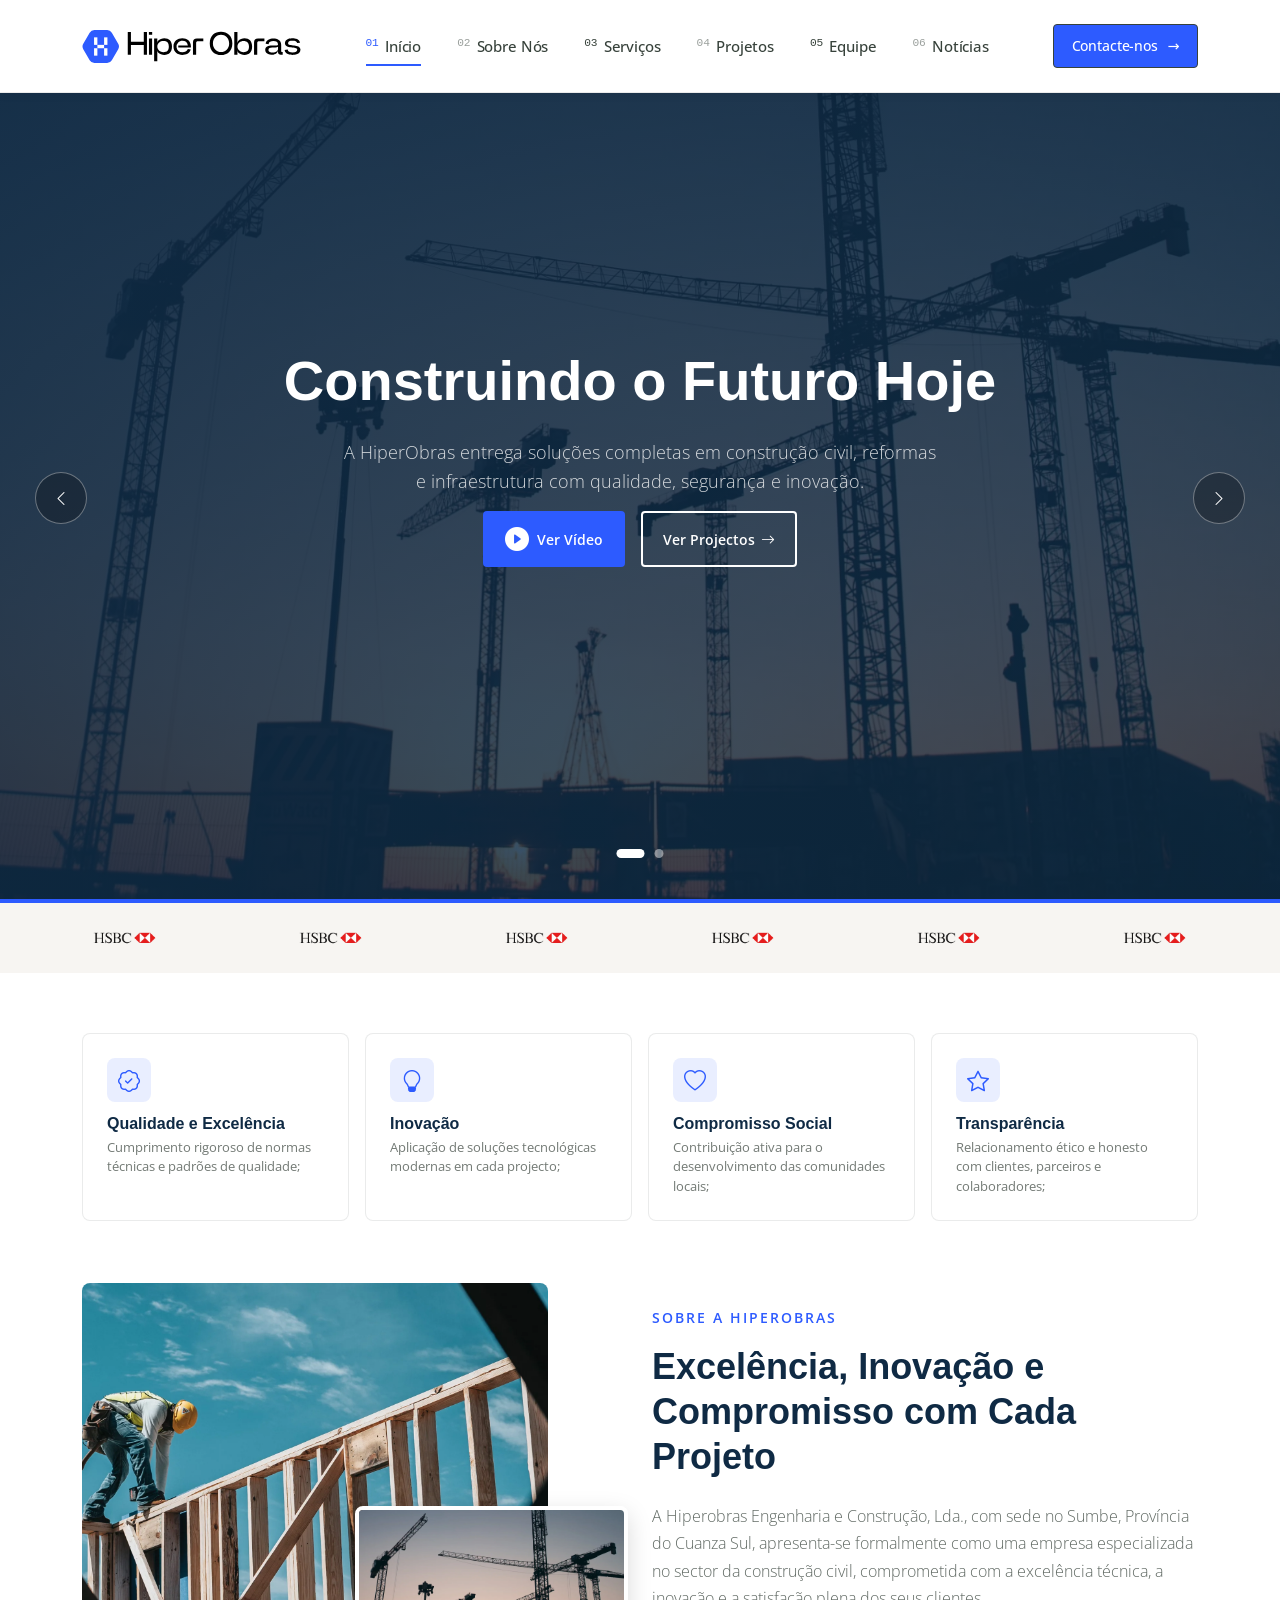
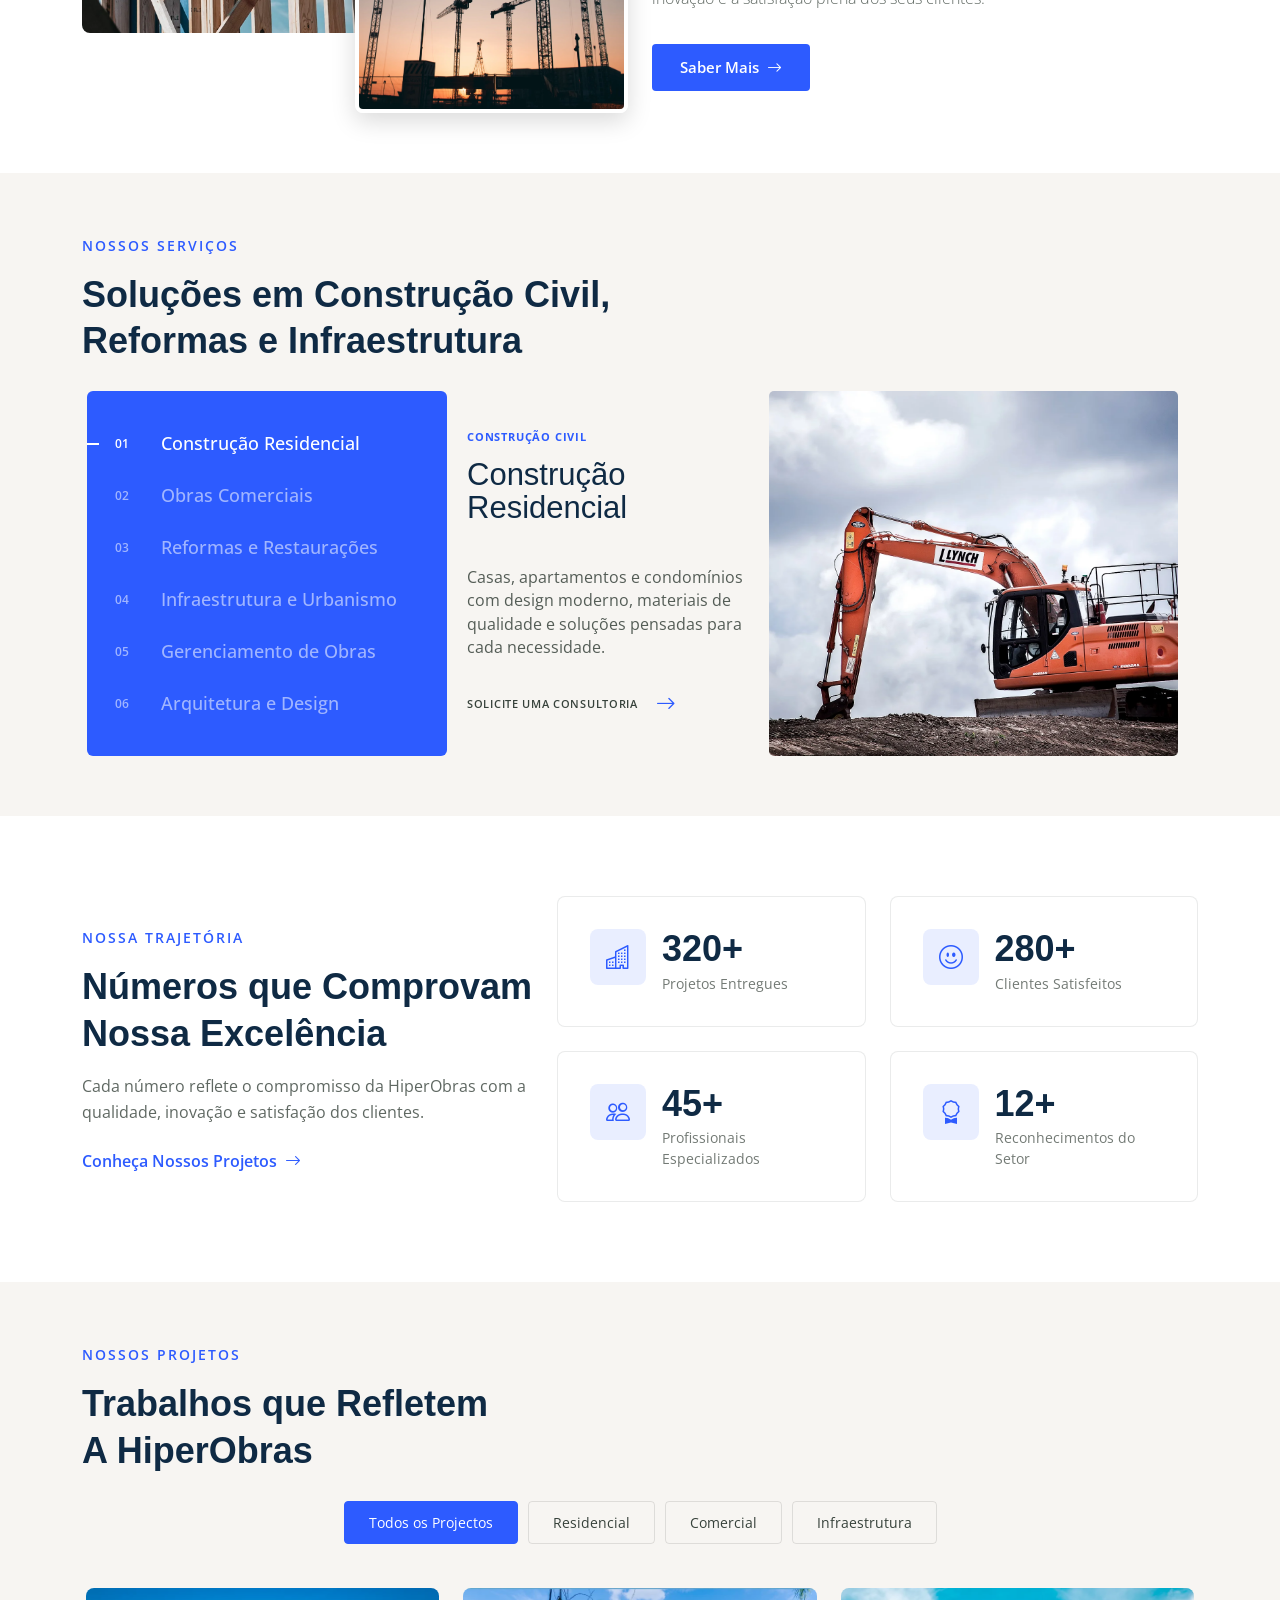
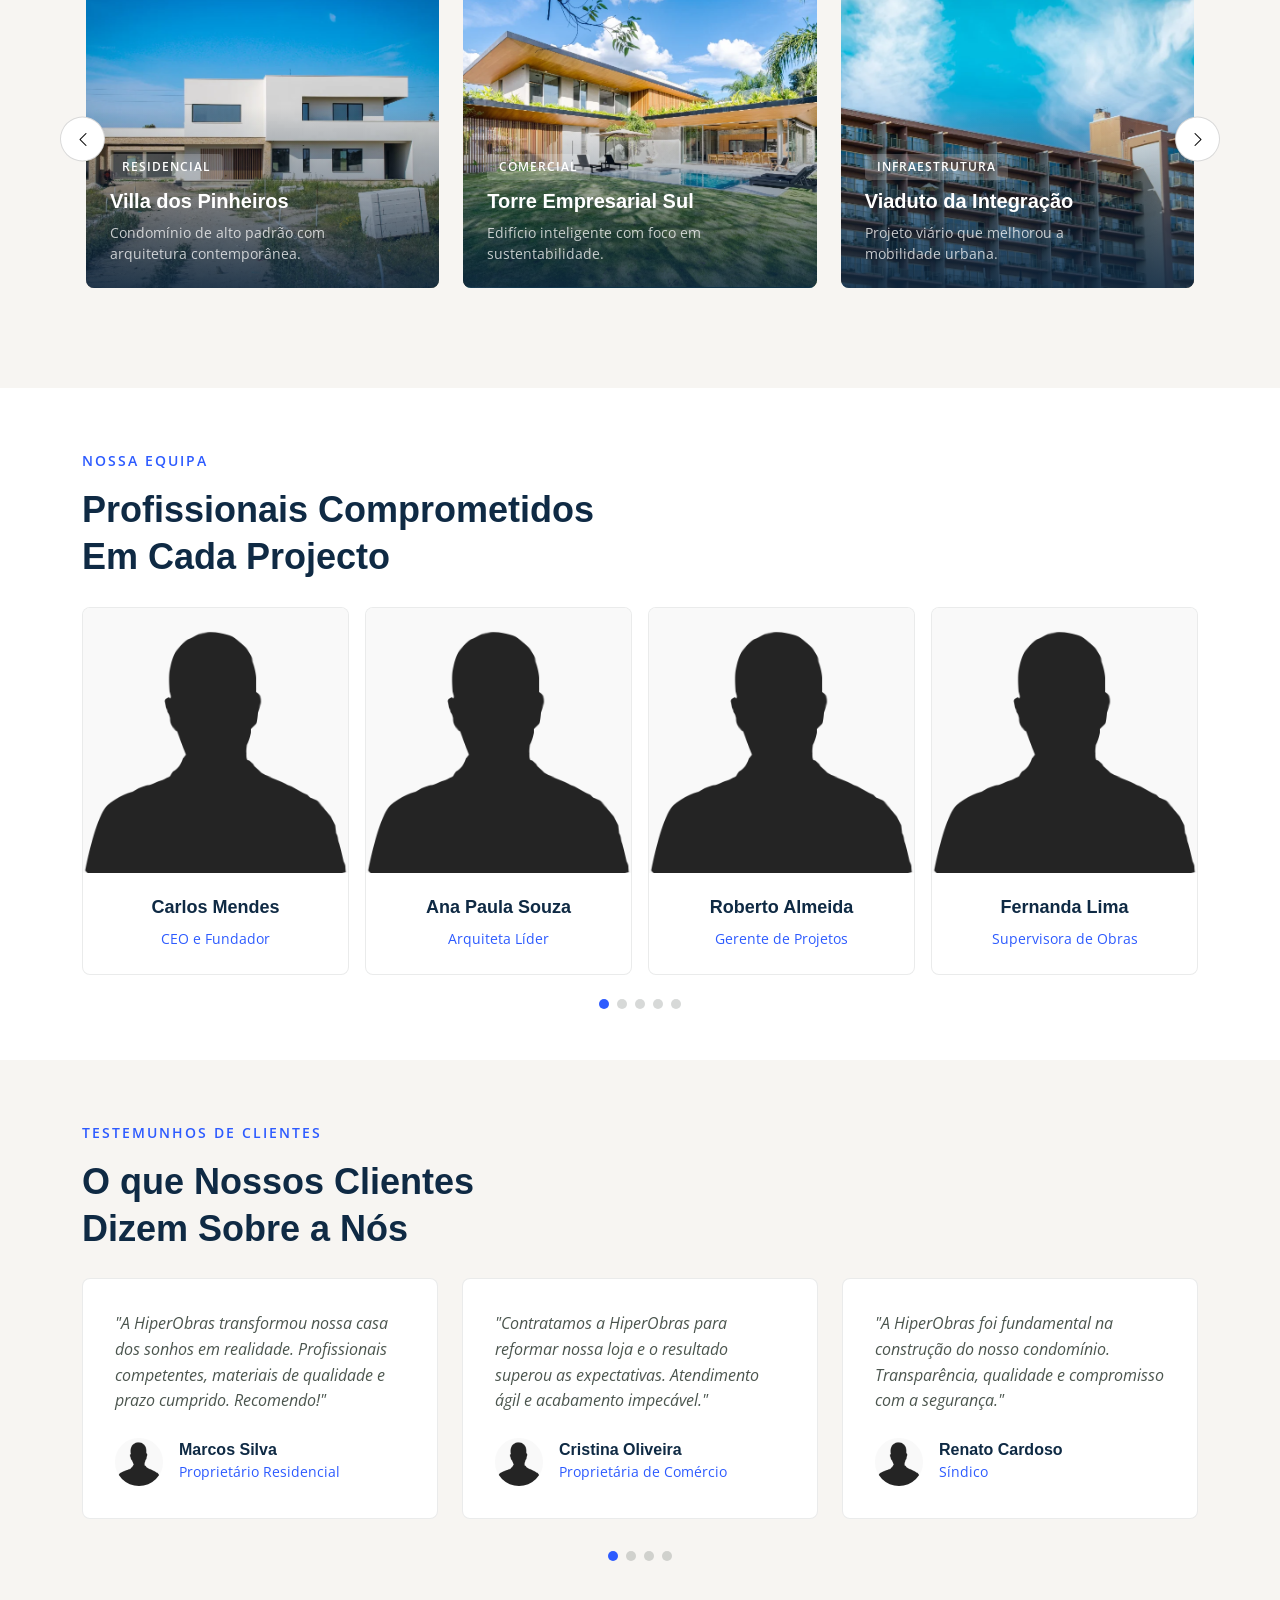
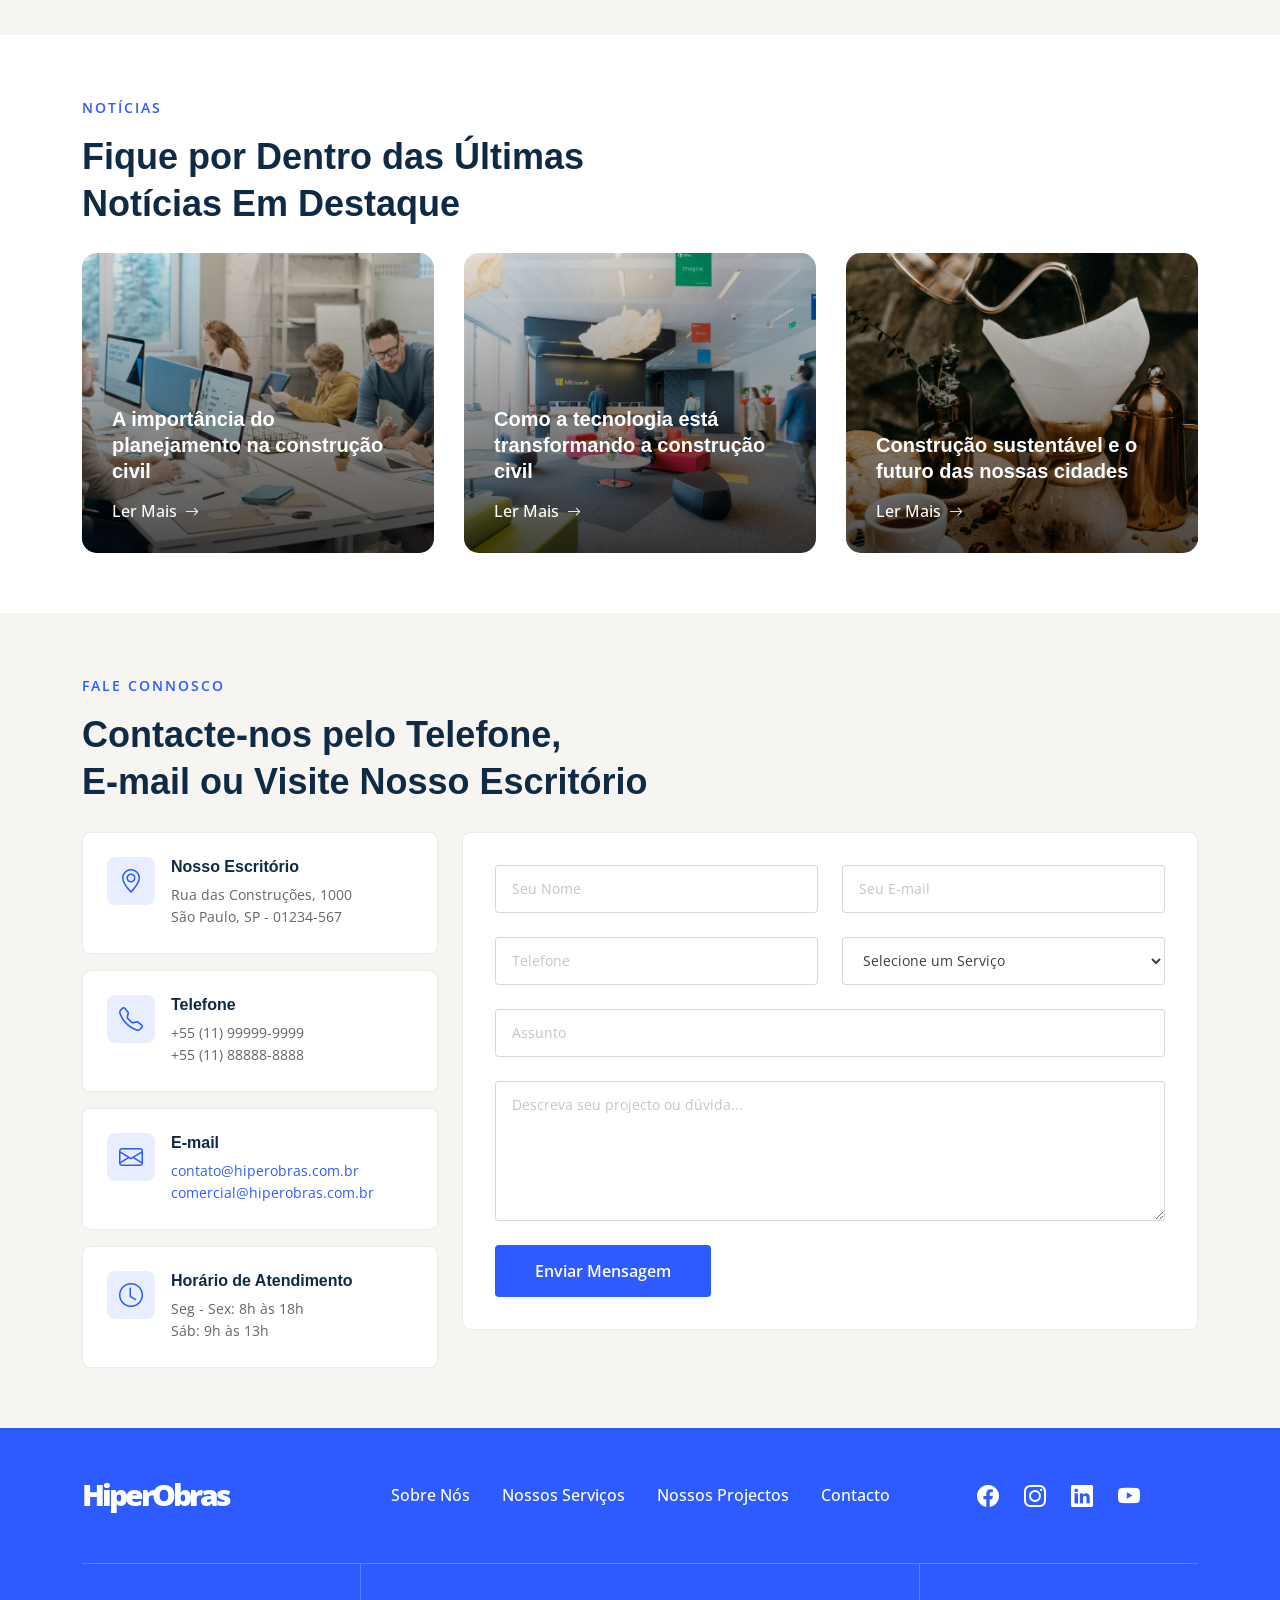
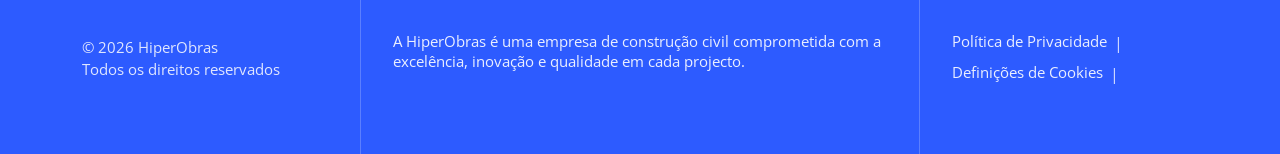
==== commit 0d3a963e: "commit" ====
--- a/index.html
+++ b/index.html
@@ -6,7 +6,7 @@
     <title>HiperObras - Construção e Reforma</title>
     <meta
       name="description"
-      content="A HiperObras é especialista em construção civil, reformas e projetos de infraestrutura. Qualidade e inovação em cada obra."
+      content="A HiperObras é especialista em construção civil, reformas e projectos de infraestrutura. Qualidade e inovação em cada obra."
     />
     <meta
       name="keywords"
@@ -87,7 +87,7 @@
 
           <div class="nav-actions">
             <a href="#contact" class="btn-primary desktop-only">
-              <span>Contate-nos</span>
+              <span>Contacte-nos</span>
               <span class="btn-arrow">→</span>
             </a>
             <button
@@ -117,14 +117,14 @@
         >
 
         <a href="#team" class="sidebar-link"
-          ><span><span class="nav-num">05 /</span> Equipe</span></a
+          ><span><span class="nav-num">05 /</span> Equipa</span></a
         >
         <a href="#featured-posts" class="sidebar-link"
           ><span><span class="nav-num">06 /</span> Notícias</span></a
         >
 
         <a href="#contact" class="sidebar-link sidebar-cta"
-          ><span><span class="nav-num">07 /</span> contate-nos </span></a
+          ><span><span class="nav-num">07 /</span> contacte-nos </span></a
         >
       </nav>
     </aside>
@@ -165,7 +165,7 @@
                   </a>
 
                   <a href="#projects" class="btn-outline">
-                    Ver Projetos
+                    Ver Projectos
                     <i class="bi bi-arrow-right"></i>
                   </a>
                 </div>
@@ -210,7 +210,7 @@
                   </a>
 
                   <a href="#projects" class="btn-outline">
-                    Ver Projetos
+                    Ver Projectos
                     <i class="bi bi-arrow-right"></i>
                   </a>
                 </div>
@@ -643,7 +643,7 @@
         <div class="container" data-aos="fade-up" data-aos-delay="100">
           <!-- FILTROS -->
           <ul class="project-filters" id="projectFilters">
-            <li data-filter="all" class="filter-active">Todos os Projetos</li>
+            <li data-filter="all" class="filter-active">Todos os Projectos</li>
 
             <li data-filter="residential">Residencial</li>
 
@@ -663,7 +663,7 @@
       <!-- Team Section -->
       <section id="team" class="team mb-n3 section">
         <div class="container section-title" data-aos="fade-up">
-          <span class="label-tag">Nossa Equipe</span>
+          <span class="label-tag">Nossa Equipa</span>
           <h2>
             Profissionais Comprometidos
             <br />
@@ -906,8 +906,8 @@
               <div class="swiper-slide">
                 <div class="testimonial-card">
                   <p>
-                    "O projeto de infraestrutura da HiperObras trouxe mais
-                    qualidade de vida para nossa cidade. Equipe exemplar!"
+                    "O projecto de infra-estrutura da HiperObras trouxe mais
+                    qualidade de vida para nossa cidade. Equipa exemplar!"
                   </p>
                   <div class="client-info d-flex align-items-center gap-16">
                     <img
@@ -1108,7 +1108,7 @@
                         <option value="renovation">
                           Reformas e Restaurações
                         </option>
-                        <option value="infrastructure">Infraestrutura</option>
+                        <option value="infrastructure">Infra-estrutura</option>
                         <option value="other">Outro</option>
                       </select>
                     </div>
@@ -1126,7 +1126,7 @@
                         name="message"
                         class="form-control"
                         rows="5"
-                        placeholder="Descreva seu projeto ou dúvida..."
+                        placeholder="Descreva seu projecto ou dúvida..."
                         required=""
                       ></textarea>
                     </div>
@@ -1158,10 +1158,10 @@
           </div>
 
           <nav class="footer-nav">
-            <a href="#about">Sobre Nós</a>
+            <a href="about.html">Sobre Nós</a>
             <a href="#services">Nossos Serviços</a>
-            <a href="#projects">Nossos Projetos</a>
-            <a href="#careers">Carreiras</a>
+            <a href="#projects">Nossos Projectos</a>
+
             <a href="#contact">Contacto</a>
           </nav>
 
@@ -1193,7 +1193,7 @@
           <div class="footer-info">
             <p>
               A HiperObras é uma empresa de construção civil comprometida com a
-              excelência, inovação e qualidade em cada projeto.
+              excelência, inovação e qualidade em cada projecto.
             </p>
           </div>
 
--- a/assets/css/styles.css
+++ b/assets/css/styles.css
@@ -5182,8 +5182,7 @@
 
   position: absolute;
 
-  background-image: url("/assets/img/logo/HP_LLOGOTIPO_HP_FAVICONPRO.svg");
-
+ background-image: url("../img/logo/HP_LLOGOTIPO_HP_FAVICONPRO.svg");
   background-repeat: no-repeat;
   background-position: center;
   background-size: contain;
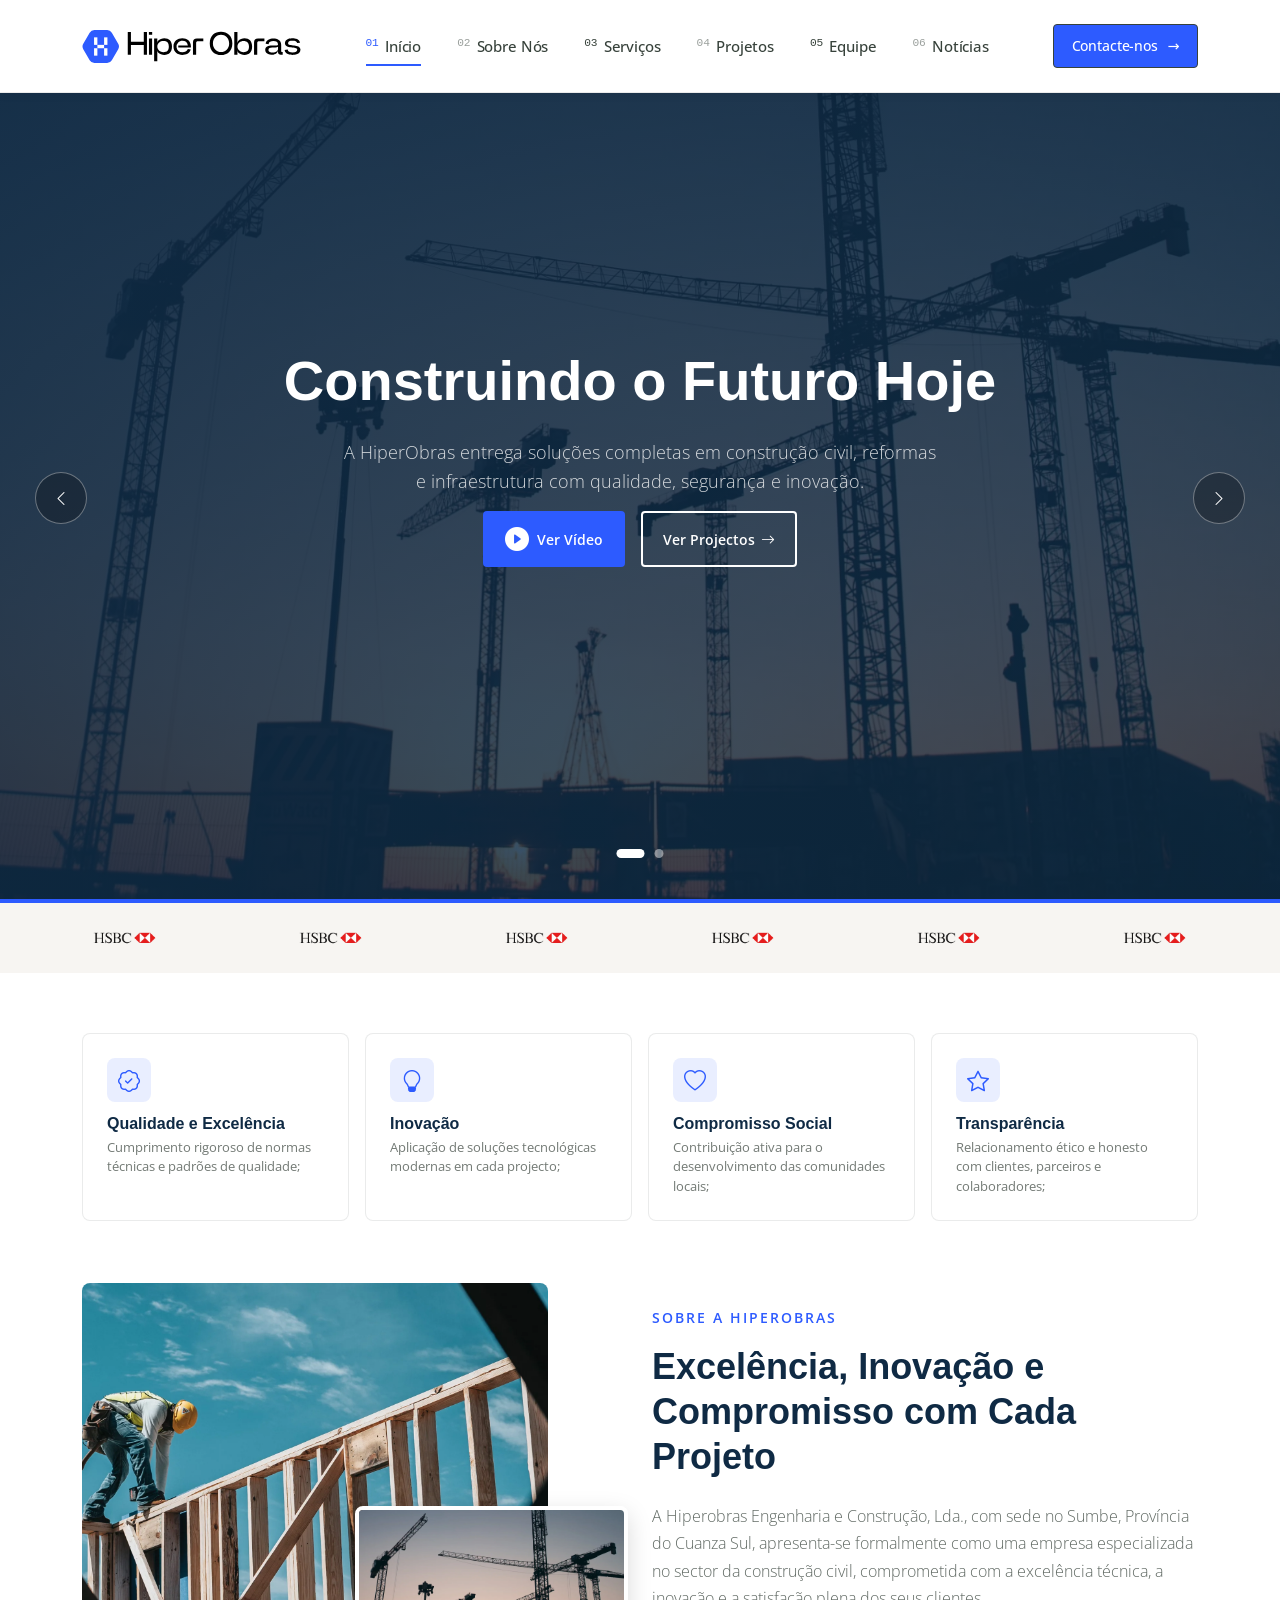
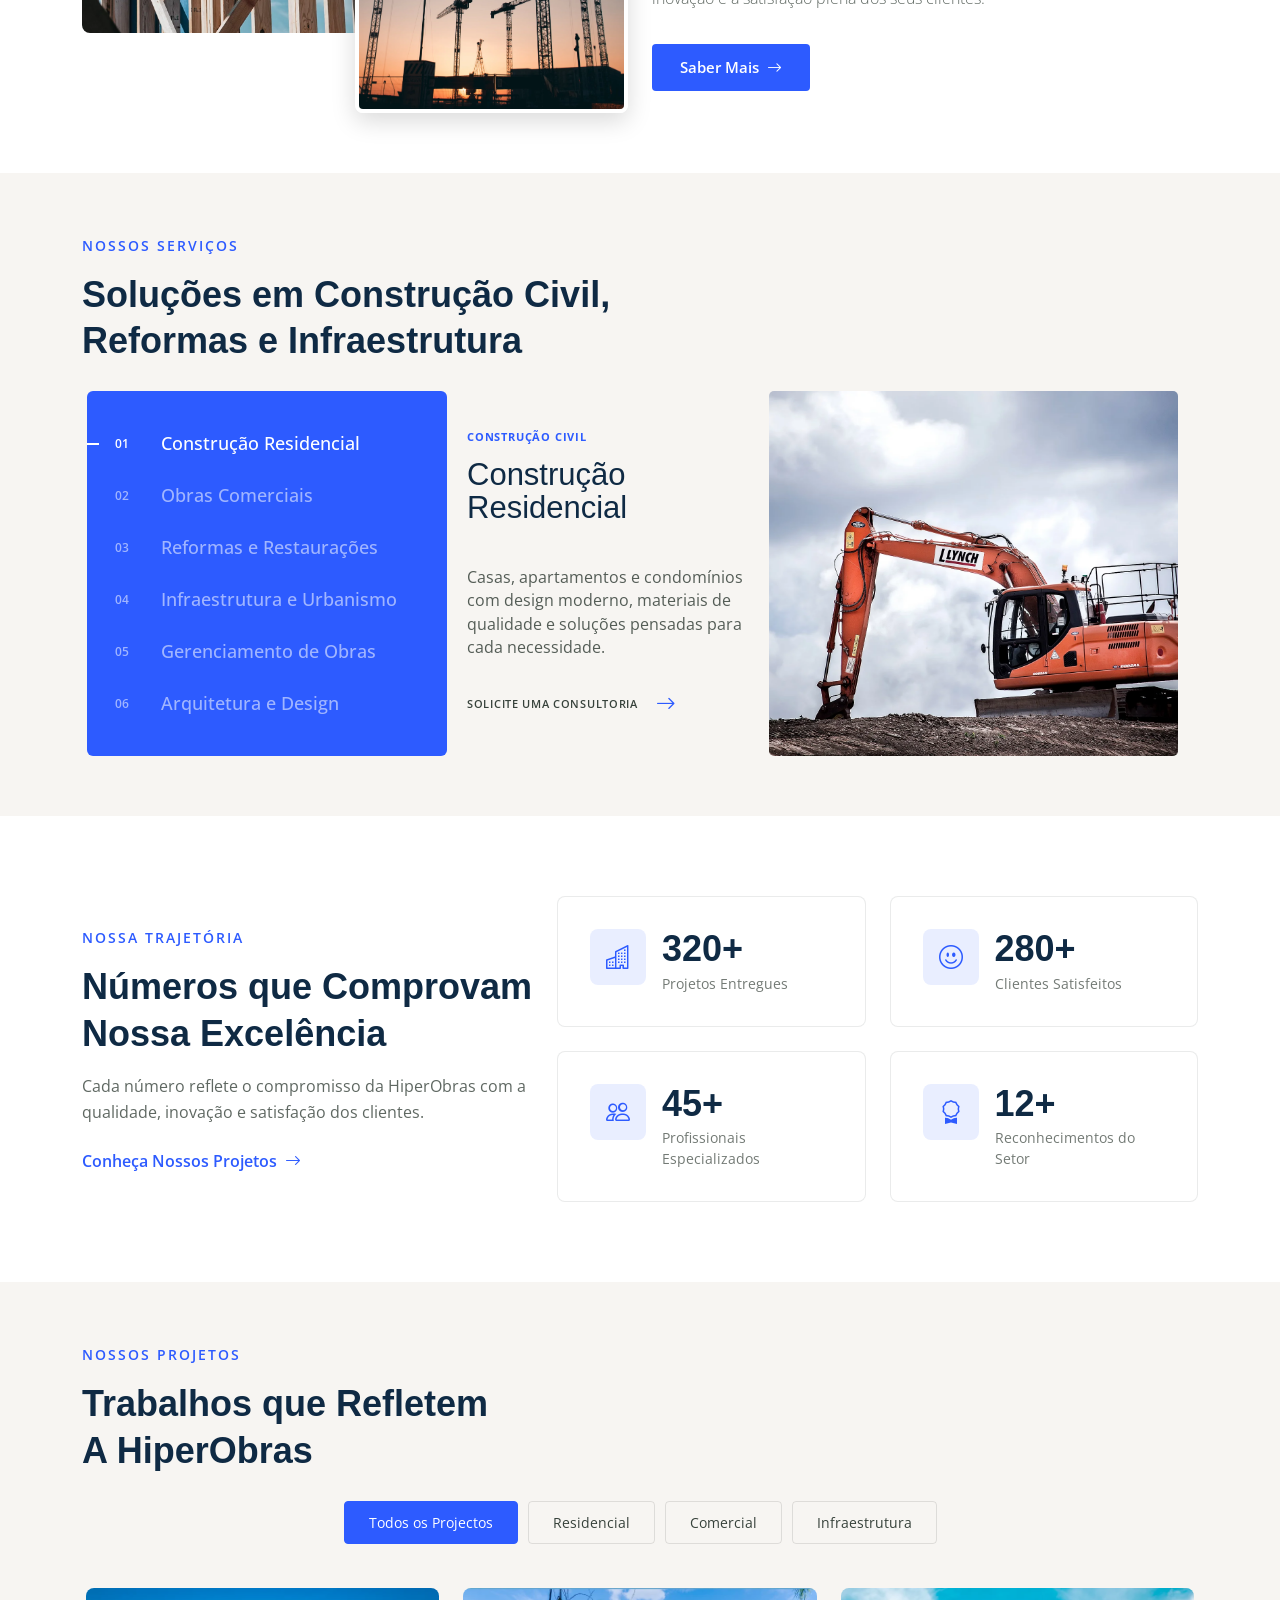
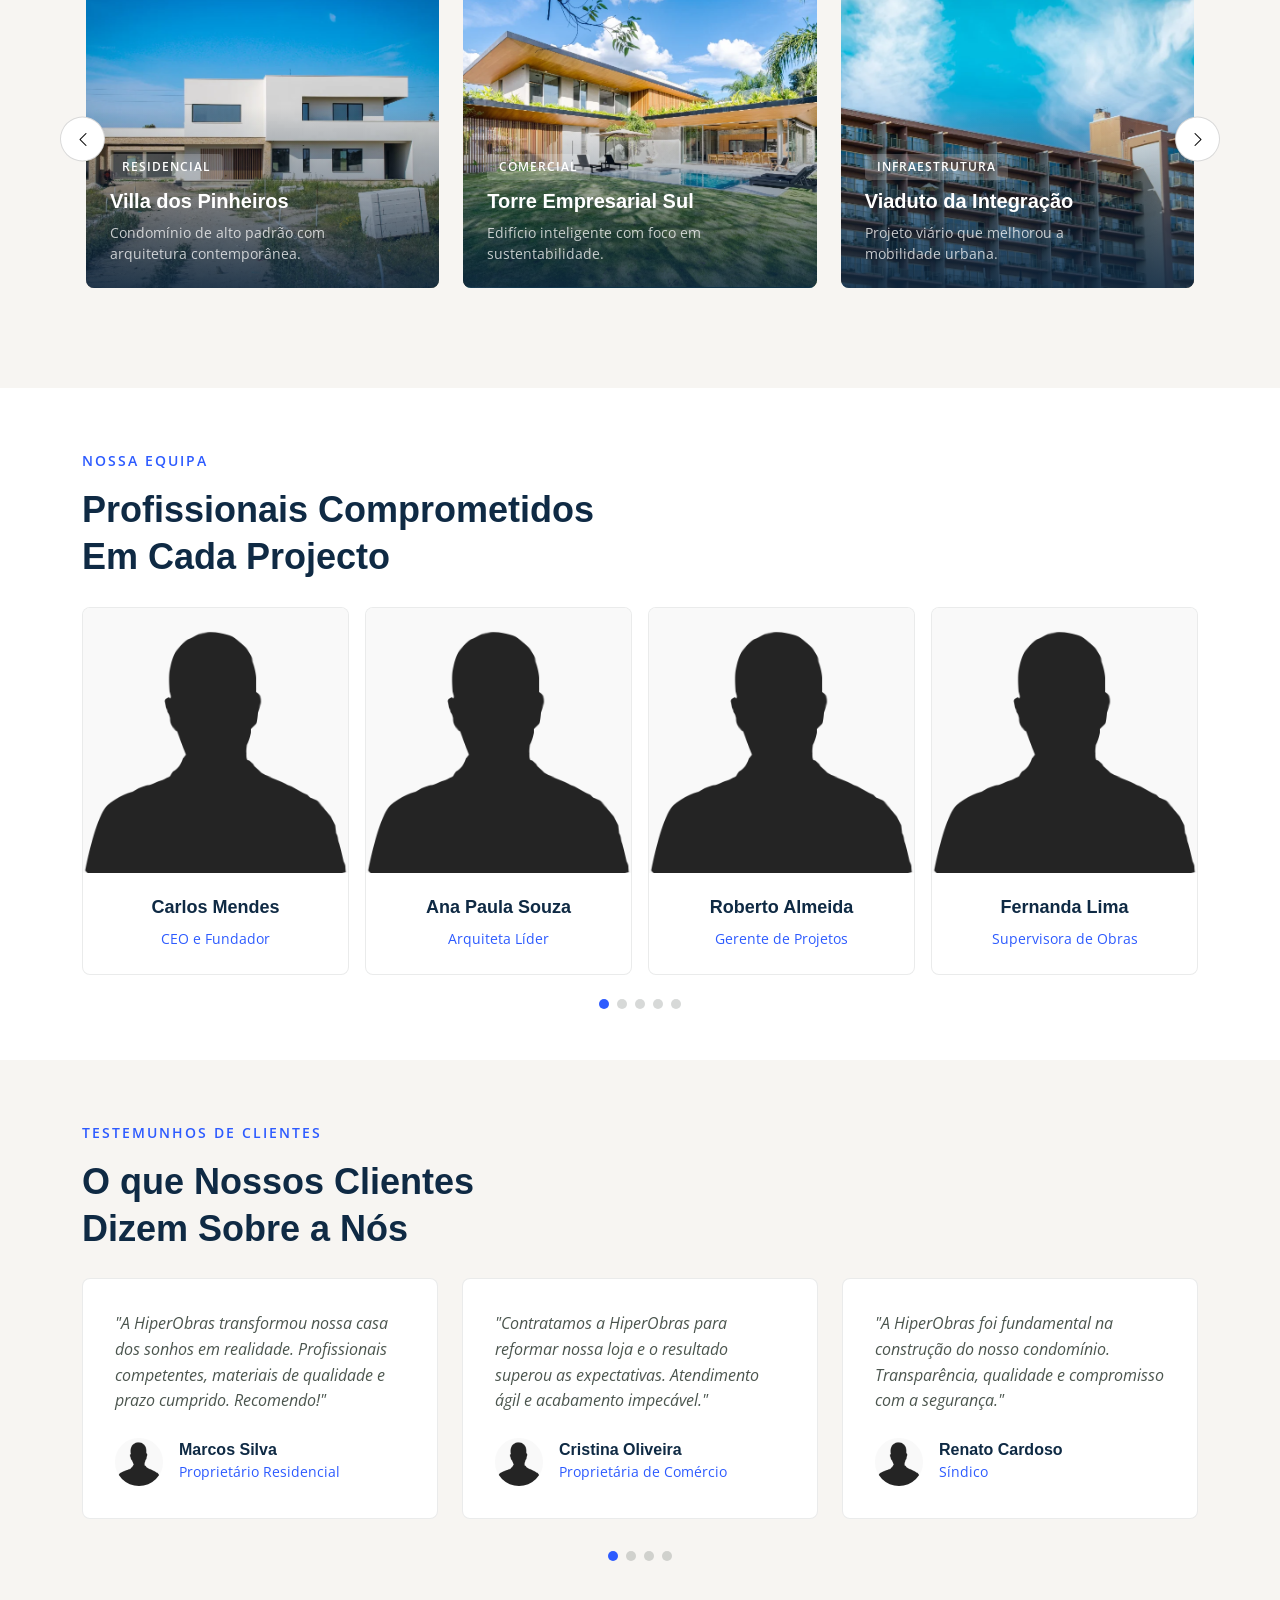
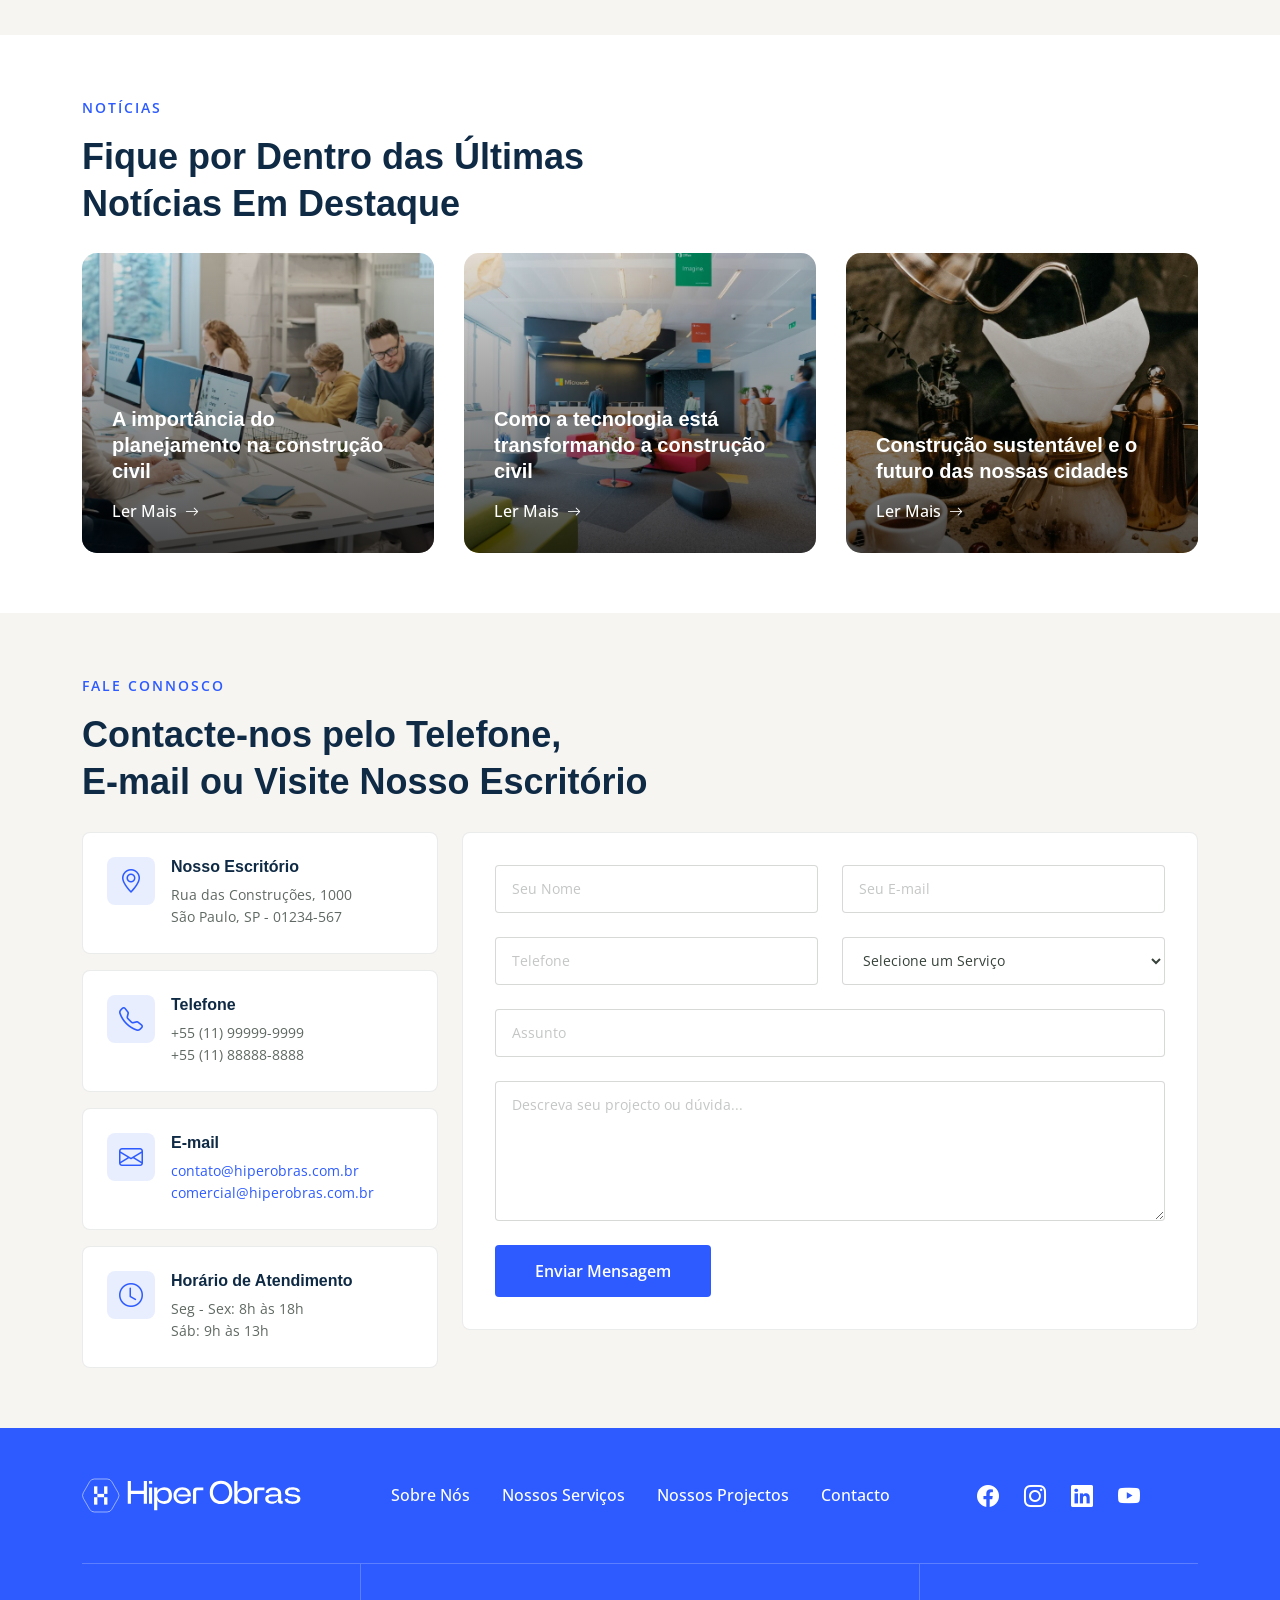
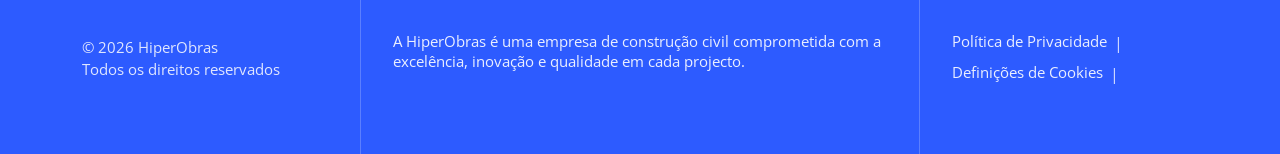
==== commit 7c32234a: "commit" ====
--- a/index.html
+++ b/index.html
@@ -1154,7 +1154,11 @@
       <div class="container">
         <div class="footer-main">
           <div class="footer-logo">
-            <a href="index.html">HiperObras</a>
+            <a href="index.html"
+              ><img
+                src="assets/img/logo/LOGOTOPO_HP_PRINCIPAL_WHITEPRO.svg"
+                alt="HiperObras Logo"
+            /></a>
           </div>
 
           <nav class="footer-nav">
--- a/assets/css/styles.css
+++ b/assets/css/styles.css
@@ -296,6 +296,10 @@
   letter-spacing: -3px;
 }
 
+.footer-logo a img {
+  width: 100%;
+  height: 35px;
+}
 /* ==========================================================
    MENU
 ========================================================== */
@@ -5177,12 +5181,10 @@
    ========================================================= */
 
 .preload-tetromino {
-  width: 40px;
-  height: 40px;
-
+  width: 45px;
+  height: 45px;
   position: absolute;
-
- background-image: url("../img/logo/HP_LLOGOTIPO_HP_FAVICONPRO.svg");
+  background-image: url("../img/logo/HP_LLOGOTIPO_HP_FAVICONPRO.svg");
   background-repeat: no-repeat;
   background-position: center;
   background-size: contain;
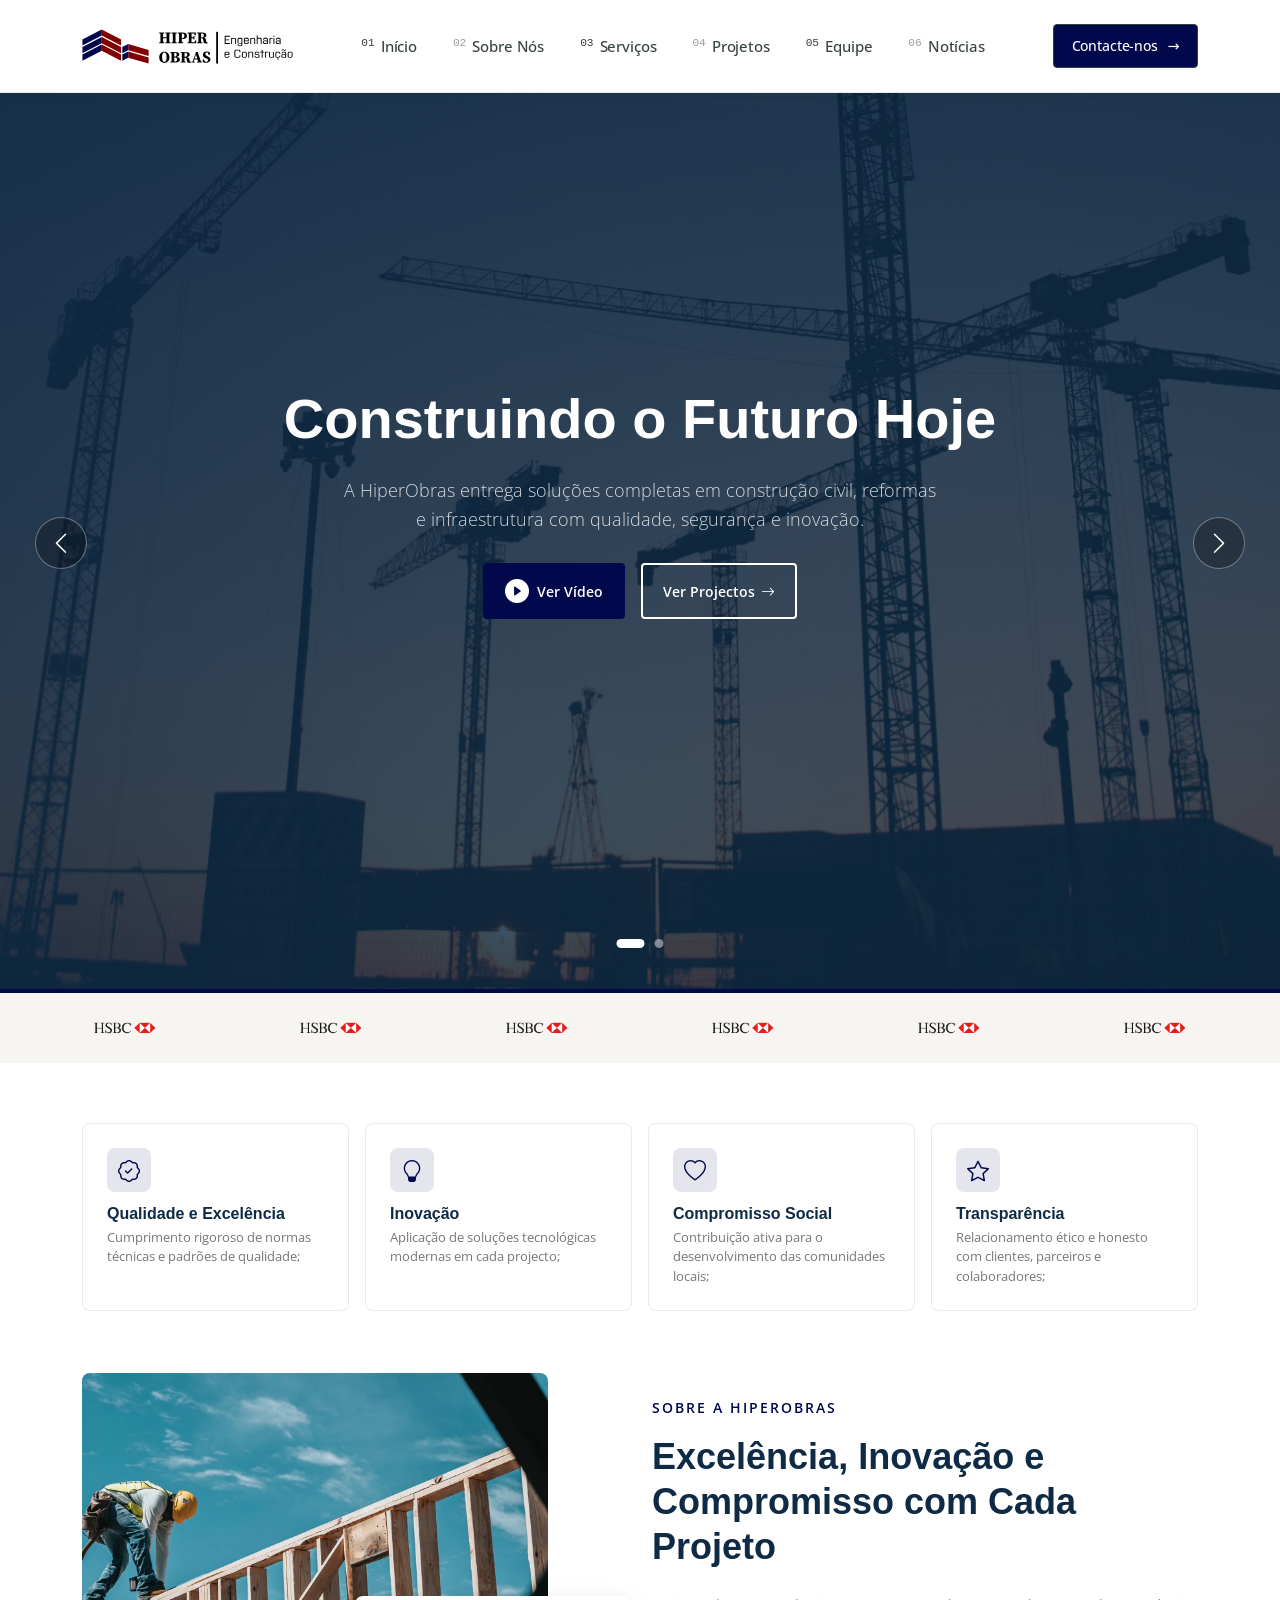
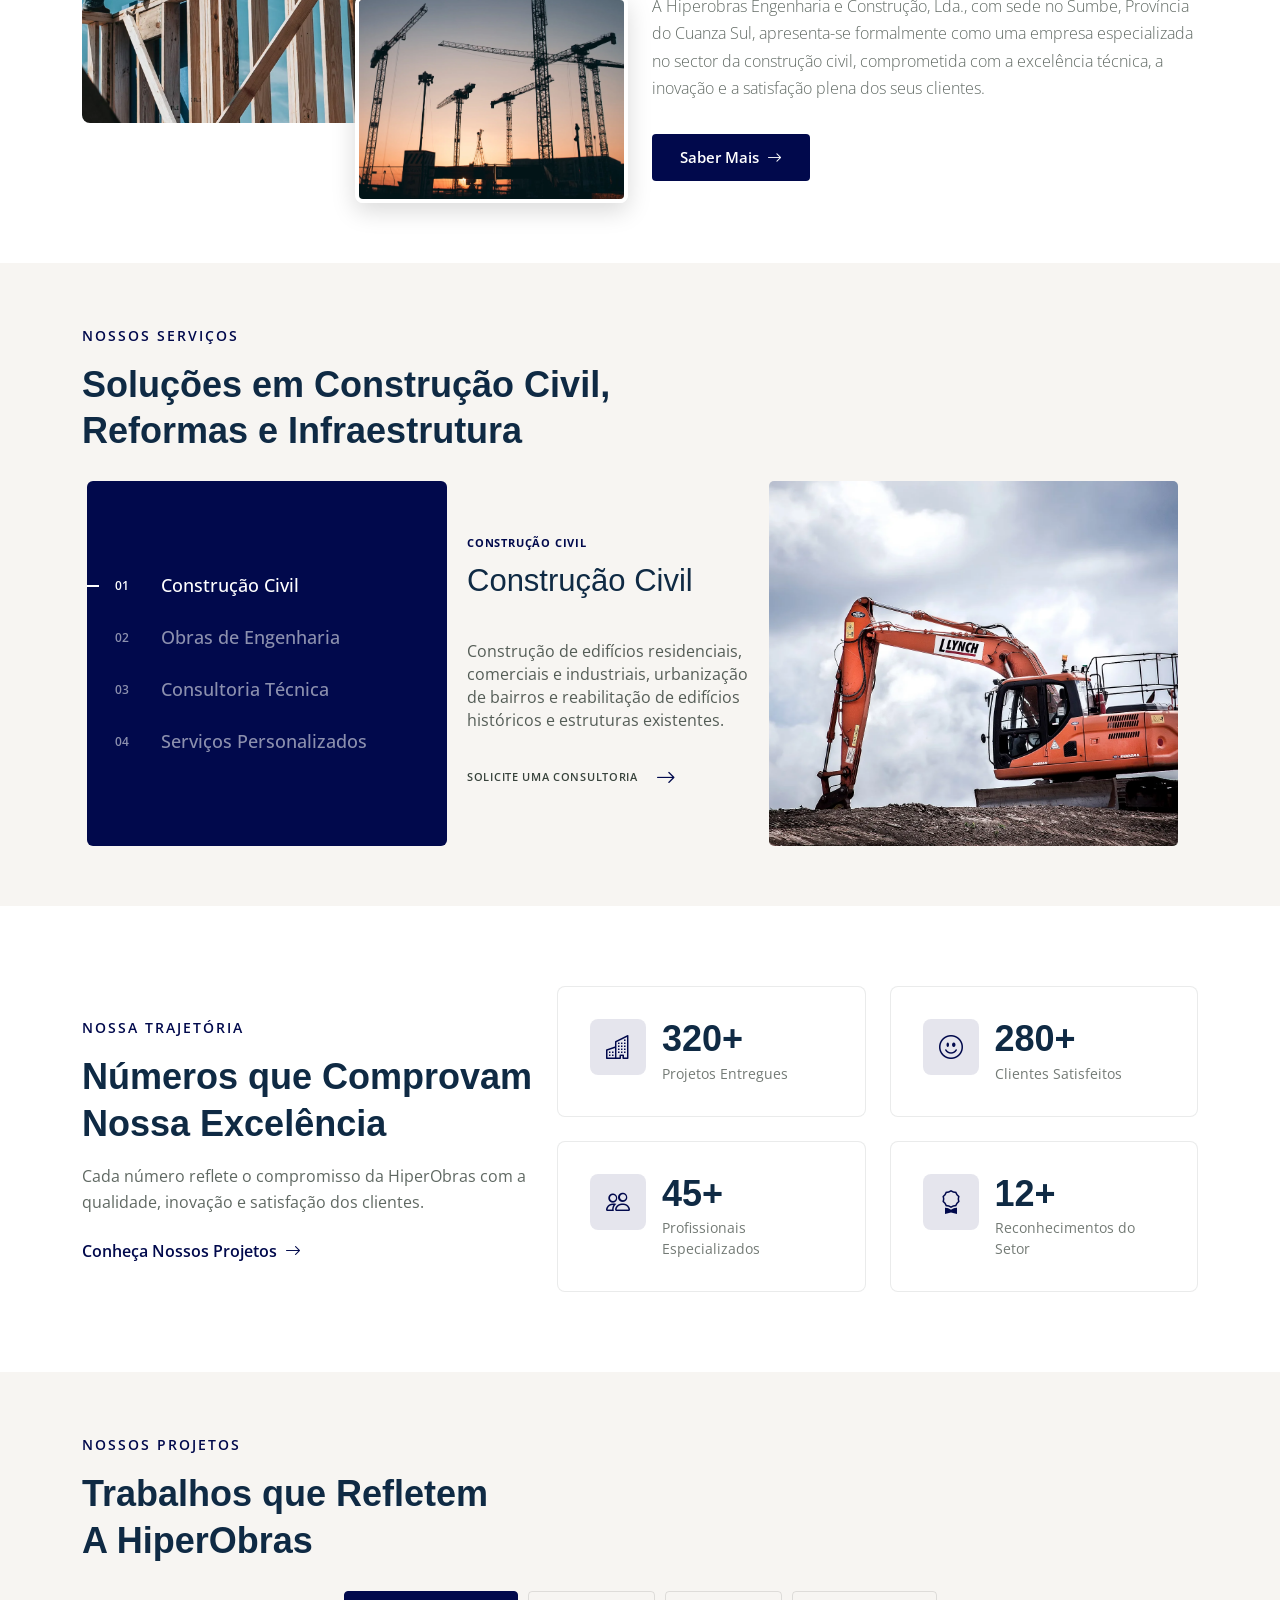
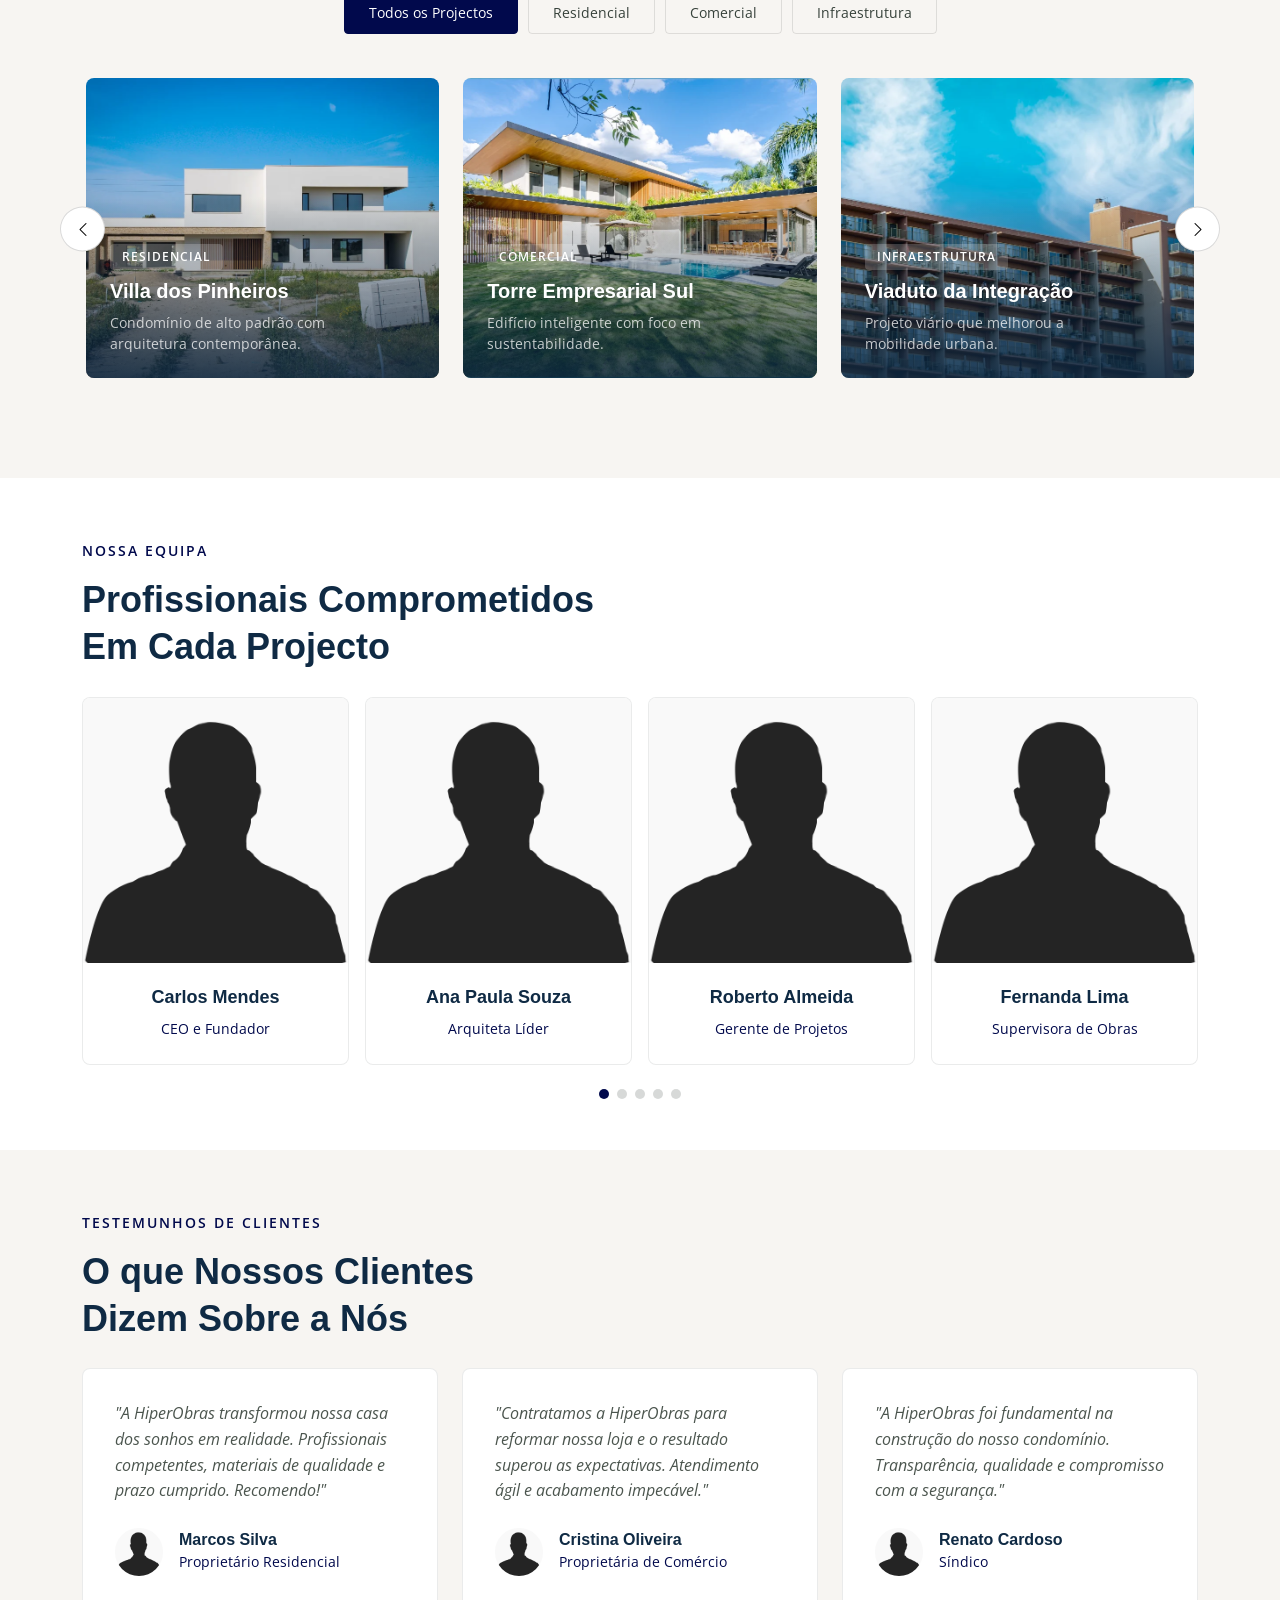
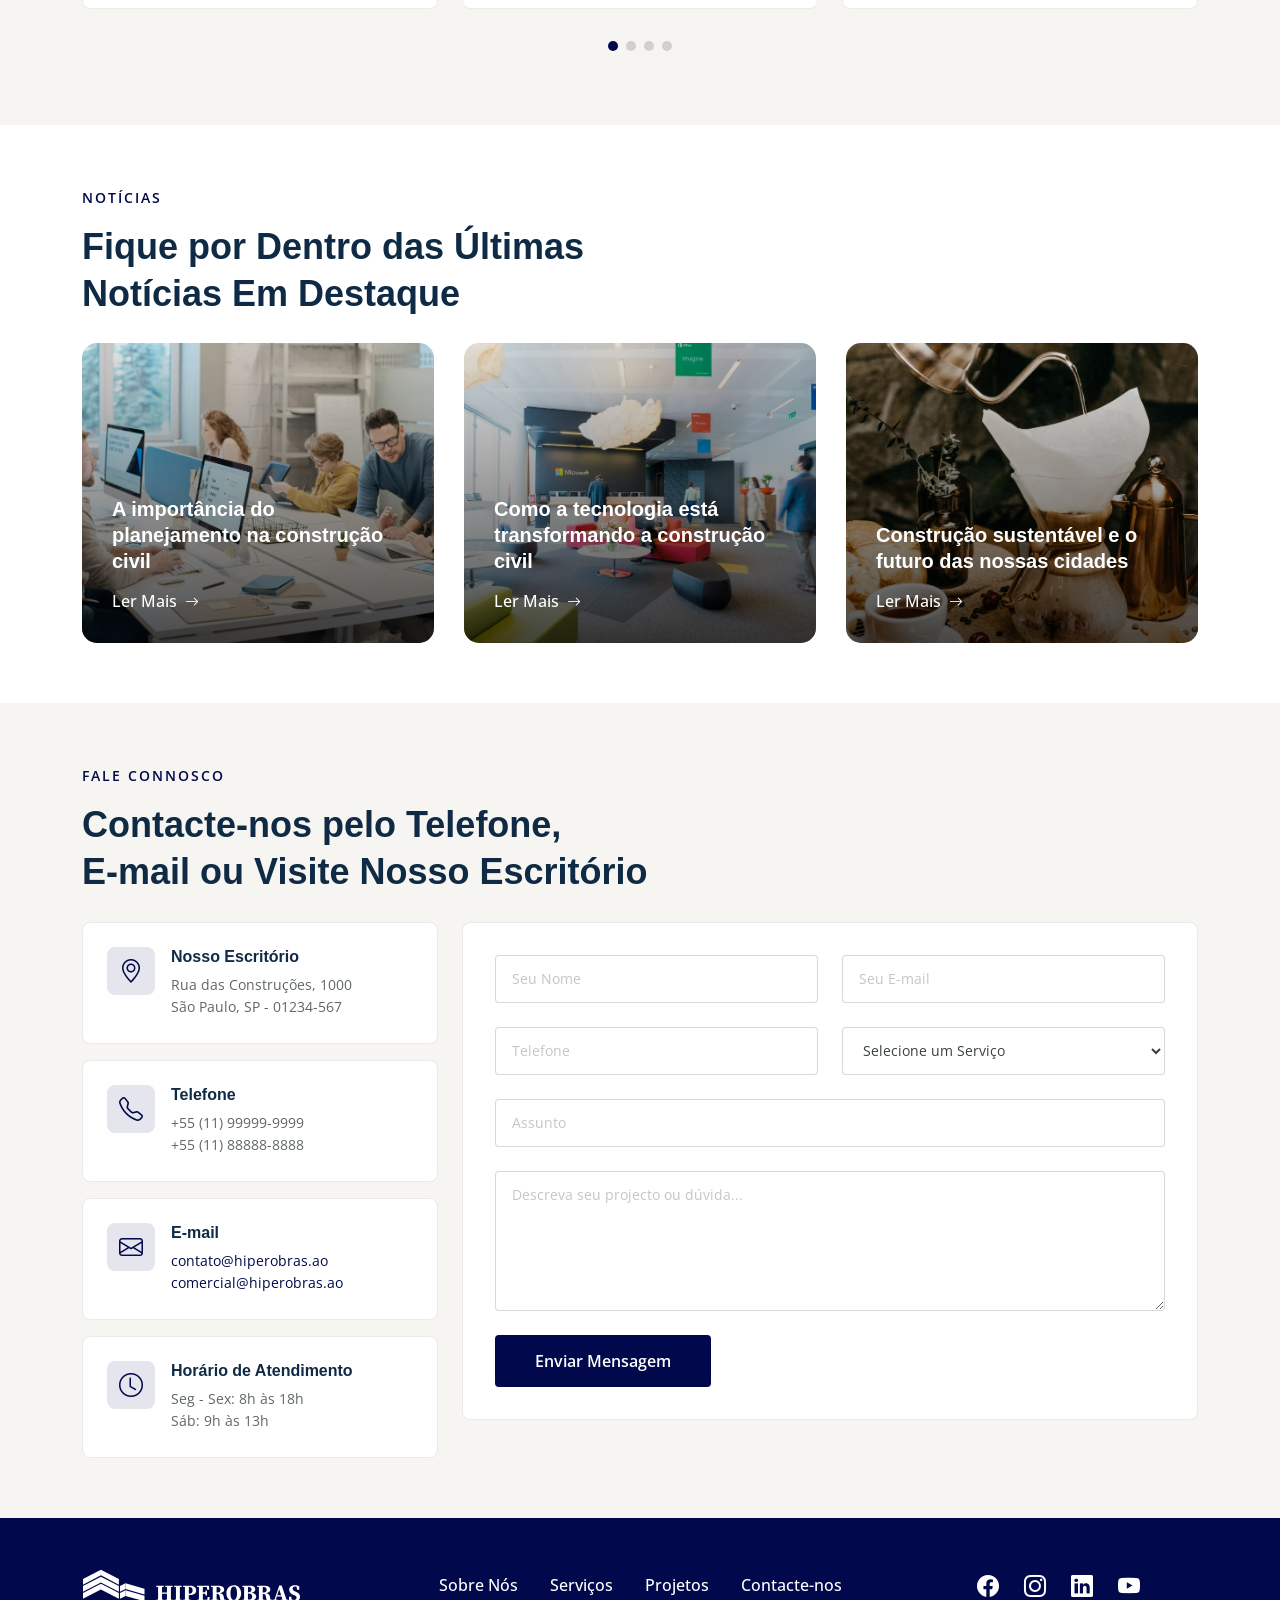
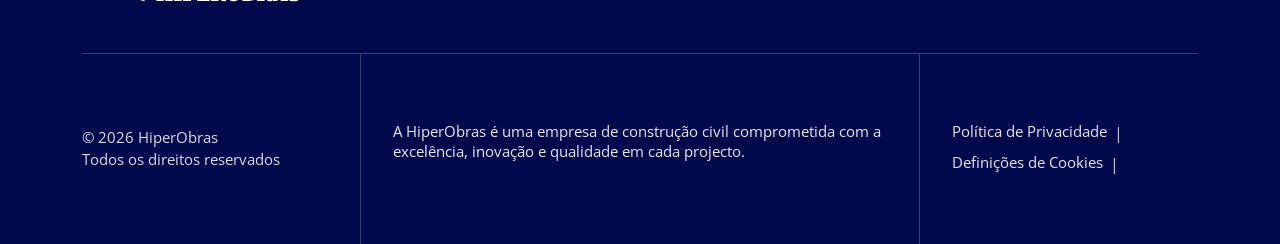
==== commit d79e8bb8: "commit" ====
--- a/index.html
+++ b/index.html
@@ -16,9 +16,12 @@
     <meta name="robots" content="index, follow" />
 
     <!-- Favicons -->
-    <link href="assets/img/logo/HP_LLOGOTIPO_HP_FAVICONPRO.svg" rel="icon" />
     <link
-      href="assets/img/logo/HP_LLOGOTIPO_HP_APPLETOUCHICONPRO.svg"
+      href="assets/img/logo/HIBEROBRASLOGOTIPO_HP_FAVICONPRO.svg"
+      rel="icon"
+    />
+    <link
+      href="assets/img/logo/HIBEROBRASLOGOTIPO_HP_FAVICONPRO.svg"
       rel="apple-touch-icon"
     />
 
@@ -58,7 +61,7 @@
           <a href="index.html" class="logo">
             <span class="logo-text"
               ><img
-                src="assets/img/logo/HP_LLOGOTOPO_HP_PRINCIPALPRO.svg"
+                src="assets/img/logo/HIBEROBRASLOGOTOPO_HP_PRINCIPALPRO.svg"
                 alt="HiperObras Logo"
             /></span>
           </a>
@@ -1033,11 +1036,11 @@
                   <div>
                     <h4>E-mail</h4>
                     <p>
-                      <a href="mailto:contato@hiperobras.com.br"
-                        >contato@hiperobras.com.br</a
+                      <a href="mailto:contato@hiperobras.ao"
+                        >contato@hiperobras.ao</a
                       ><br />
-                      <a href="mailto:comercial@hiperobras.com.br"
-                        >comercial@hiperobras.com.br</a
+                      <a href="mailto:comercial@hiperobras.ao"
+                        >comercial@hiperobras.ao</a
                       >
                     </p>
                   </div>
@@ -1156,17 +1159,17 @@
           <div class="footer-logo">
             <a href="index.html"
               ><img
-                src="assets/img/logo/LOGOTOPO_HP_PRINCIPAL_WHITEPRO.svg"
+                src="assets/img/logo/HIBEROBRASLOGOTOPO_HP_PRINCIPAL_WHITEPRO.svg"
                 alt="HiperObras Logo"
             /></a>
           </div>
 
           <nav class="footer-nav">
-            <a href="about.html">Sobre Nós</a>
-            <a href="#services">Nossos Serviços</a>
-            <a href="#projects">Nossos Projectos</a>
-
-            <a href="#contact">Contacto</a>
+            <a href="#about">Sobre Nós</a>
+            <a href="#services"> Serviços</a>
+            <a href="#projects"> Projetos</a>
+
+            <a href="#contact">Contacte-nos</a>
           </nav>
 
           <div class="footer-social">
--- a/assets/css/styles.css
+++ b/assets/css/styles.css
@@ -15,7 +15,7 @@
   --background-color: #ffffff; /* Background color for the entire website, including individual sections */
   --default-color: #37423b; /* Default color used for the majority of the text content across the entire website */
   --heading-color: #0f2a44; /* Color for headings, subheadings and title throughout the website */
-  --accent-color: #2d5bff; /* Accent color that represents your brand on the website. It's used for buttons, links, and other elements that need to stand out */
+  --accent-color: #01094c; /* Accent color that represents your brand on the website. It's used for buttons, links, and other elements that need to stand out */
   --surface-color: #ffffff; /* The surface color is used as a background of boxed elements within sections, such as cards, icon boxes, or other elements that require a visual separation from the global background. */
   --contrast-color: #ffffff; /* Contrast color for text, ensuring readability against backgrounds of accent, heading, or default colors. */
 }
@@ -23,11 +23,11 @@
 /* Nav Menu Colors - The following color variables are used specifically for the navigation menu. They are separate from the global colors to allow for more customization options */
 :root {
   --nav-color: #37423b; /* The default color of the main navmenu links */
-  --nav-hover-color: #2d5bff; /* Applied to main navmenu links when they are hovered over or active */
+  --nav-hover-color: #01094c; /* Applied to main navmenu links when they are hovered over or active */
   --nav-mobile-background-color: #ffffff; /* Used as the background color for mobile navigation menu */
   --nav-dropdown-background-color: #ffffff; /* Used as the background color for dropdown items that appear when hovering over primary navigation items */
   --nav-dropdown-color: #37423b; /* Used for navigation links of the dropdown items in the navigation menu. */
-  --nav-dropdown-hover-color: #2d5bff; /* Similar to --nav-hover-color, this color is applied to dropdown navigation links when they are hovered over. */
+  --nav-dropdown-hover-color: #01094c; /* Similar to --nav-hover-color, this color is applied to dropdown navigation links when they are hovered over. */
 }
 
 /* Color Presets - These classes override global colors when applied to any section or element, providing reuse of the sam color scheme. */
@@ -701,6 +701,7 @@
   color: color-mix(in srgb, var(--default-color), transparent 20%);
   margin-bottom: 24px;
 }
+
 /*--------------------------------------------------------------
 # Hero Section
 --------------------------------------------------------------*/
@@ -4685,6 +4686,17 @@
   position: relative;
   overflow: hidden;
   min-height: 90vh;
+} /* =========================================================
+   HERO SECTION
+========================================================= */
+
+.hero {
+  position: relative;
+  width: 100%;
+  min-height: 100vh; /* Altura mínima da viewport */
+  height: 100vh; /* Altura fixa da viewport */
+  overflow: hidden;
+  background: #0a1a2b;
 }
 
 /* =========================================================
@@ -4693,7 +4705,10 @@
 
 .hero-slide {
   position: absolute;
-  inset: 0;
+  top: 0;
+  left: 0;
+  width: 100%;
+  height: 100%; /* Altura total do hero */
   display: flex;
   align-items: center;
 
@@ -4725,11 +4740,14 @@
 
 .hero-bg {
   position: absolute;
-  inset: 0;
+  top: 0;
+  left: 0;
+  width: 100%;
+  height: 100%;
 
   overflow: hidden;
 
-  z-index: -1;
+  z-index: 0;
 }
 
 .hero-bg img {
@@ -4755,7 +4773,10 @@
   content: "";
 
   position: absolute;
-  inset: 0;
+  top: 0;
+  left: 0;
+  width: 100%;
+  height: 100%;
 
   background: linear-gradient(
     90deg,
@@ -4763,6 +4784,8 @@
     rgba(0, 0, 0, 0.42),
     rgba(0, 0, 0, 0.58)
   );
+
+  z-index: 1;
 }
 
 /* =========================================================
@@ -4772,6 +4795,15 @@
 .hero-slide .container {
   position: relative;
   z-index: 3;
+  width: 100%;
+  height: 100%;
+  display: flex;
+  align-items: center;
+  justify-content: center;
+}
+
+.hero-slide .row {
+  width: 100%;
 }
 
 .hero-slide h1 {
@@ -4782,6 +4814,12 @@
   transition:
     opacity 0.8s ease 0.2s,
     transform 0.9s cubic-bezier(0.22, 1, 0.36, 1) 0.2s;
+
+  color: #ffffff;
+  font-size: 56px;
+  font-weight: 800;
+  line-height: 1.15;
+  margin-bottom: 24px;
 }
 
 .hero-slide p {
@@ -4792,6 +4830,10 @@
   transition:
     opacity 0.8s ease 0.35s,
     transform 0.9s cubic-bezier(0.22, 1, 0.36, 1) 0.35s;
+
+  color: rgba(255, 255, 255, 0.8);
+  font-size: 18px;
+  line-height: 1.6;
 }
 
 .hero-slide .hero-actions {
@@ -4802,6 +4844,8 @@
   transition:
     opacity 0.8s ease 0.5s,
     transform 0.9s cubic-bezier(0.22, 1, 0.36, 1) 0.5s;
+
+  margin-top: 30px;
 }
 
 .hero-slide.active h1,
@@ -4813,7 +4857,7 @@
 }
 
 /* =========================================================
-   BOTÃO ANTERIOR
+   BOTÕES DE NAVEGAÇÃO
 ========================================================= */
 
 .hero-prev,
@@ -4847,6 +4891,9 @@
     background 0.3s ease,
     transform 0.3s ease,
     border-color 0.3s ease;
+
+  font-size: 24px;
+  padding: 0;
 }
 
 .hero-prev {
@@ -4873,7 +4920,7 @@
 }
 
 /* =========================================================
-   DOTS
+   DOTS (INDICADORES)
 ========================================================= */
 
 .hero-dots {
@@ -4925,7 +4972,7 @@
 }
 
 /* =========================================================
-   LOADER
+   LOADER (BARRA DE PROGRESSO)
 ========================================================= */
 
 .hero-loader {
@@ -4937,7 +4984,7 @@
   width: 100%;
   height: 4px;
 
-  background: #fff;
+  background: rgba(255, 255, 255, 0.2);
 
   z-index: 20;
 
@@ -4948,7 +4995,7 @@
   width: 0;
   height: 100%;
 
-  background: var(--accent-color);
+  background: var(--accent-color, #f39c12);
 
   transform-origin: left;
 
@@ -4972,12 +5019,59 @@
 }
 
 /* =========================================================
+   BOTÕES DE AÇÃO
+========================================================= */
+
+.hero-actions .btn-main {
+  background: var(--accent-color, #f39c12);
+  color: #ffffff;
+  padding: 12px 30px;
+  border-radius: 4px;
+  font-weight: 600;
+  font-size: 14px;
+  transition: all 0.3s ease;
+  display: inline-flex;
+  align-items: center;
+  justify-content: center;
+  text-decoration: none;
+  border: none;
+  cursor: pointer;
+}
+
+.hero-actions .btn-main:hover {
+  background: color-mix(in srgb, var(--accent-color, #f39c12), black 10%);
+}
+
+.hero-actions .btn-outline {
+  border: 2px solid #ffffff;
+  color: #ffffff;
+  padding: 10px 28px;
+  border-radius: 4px;
+  font-weight: 600;
+  font-size: 14px;
+  transition: all 0.3s ease;
+  display: inline-flex;
+  align-items: center;
+  justify-content: center;
+  gap: 6px;
+  text-decoration: none;
+  background: transparent;
+  cursor: pointer;
+}
+
+.hero-actions .btn-outline:hover {
+  background: #ffffff;
+  color: #0a1a2b;
+}
+
+/* =========================================================
    RESPONSIVO
 ========================================================= */
 
 @media (max-width: 991px) {
   .hero {
     min-height: 80vh;
+    height: 80vh;
   }
 
   .hero-prev {
@@ -4986,18 +5080,24 @@
 
   .hero-next {
     right: 20px;
+  }
+
+  .hero-slide h1 {
+    font-size: 40px;
   }
 }
 
 @media (max-width: 767px) {
   .hero {
     min-height: 75vh;
+    height: 75vh;
   }
 
   .hero-prev,
   .hero-next {
     width: 42px;
     height: 42px;
+    font-size: 18px;
   }
 
   .hero-prev {
@@ -5013,23 +5113,37 @@
   }
 
   .hero-slide h1 {
-    font-size: 2.2rem;
+    font-size: 32px;
   }
 
   .hero-slide p {
-    font-size: 1rem;
+    font-size: 16px;
+  }
+
+  .hero-actions {
+    flex-direction: column;
+    align-items: center;
+    gap: 12px;
+  }
+
+  .hero-actions .btn-main,
+  .hero-actions .btn-outline {
+    width: 100%;
+    justify-content: center;
   }
 }
 
 @media (max-width: 480px) {
   .hero {
-    min-height: 72vh;
+    min-height: 70vh;
+    height: 70vh;
   }
 
   .hero-prev,
   .hero-next {
     width: 38px;
     height: 38px;
+    font-size: 16px;
   }
 
   .hero-prev {
@@ -5041,7 +5155,7 @@
   }
 
   .hero-slide h1 {
-    font-size: 1.9rem;
+    font-size: 28px;
   }
 }
 .project-filters {
@@ -5139,7 +5253,7 @@
    ========================================================= */
 
 #page-preloader {
-  background: #fff;
+  background: var(--accent-color);
   position: fixed;
   left: 0;
   top: 0;
@@ -5152,6 +5266,16 @@
     visibility 0.6s ease-out;
 }
 
+.preloader-logo {
+  position: absolute;
+  top: 50%;
+  left: 50%;
+  transform: translate(-50%, -50%);
+  width: 120px;
+  height: 120px;
+  object-fit: contain;
+}
+
 #page-preloader.preloader-hidden {
   opacity: 0;
   visibility: hidden;
@@ -5184,7 +5308,7 @@
   width: 45px;
   height: 45px;
   position: absolute;
-  background-image: url("../img/logo/HP_LLOGOTIPO_HP_FAVICONPRO.svg");
+  background-image: url("../img/logo/HIBEROBRASLOGOTIPO_HP_FAVICONPRO.svg");
   background-repeat: no-repeat;
   background-position: center;
   background-size: contain;
@@ -8454,7 +8578,10 @@
   -webkit-backdrop-filter: blur(20px);
   border-bottom: 1px solid rgba(0, 0, 0, 0.08);
   box-shadow: 0 2px 10px rgba(0, 0, 0, 0.05);
-  transition: all 0.3s ease;
+  transition:
+    background-color 0.3s ease,
+    box-shadow 0.3s ease,
+    border-color 0.3s ease;
 }
 
 /* Sobre fundo claro → letras escuras */
